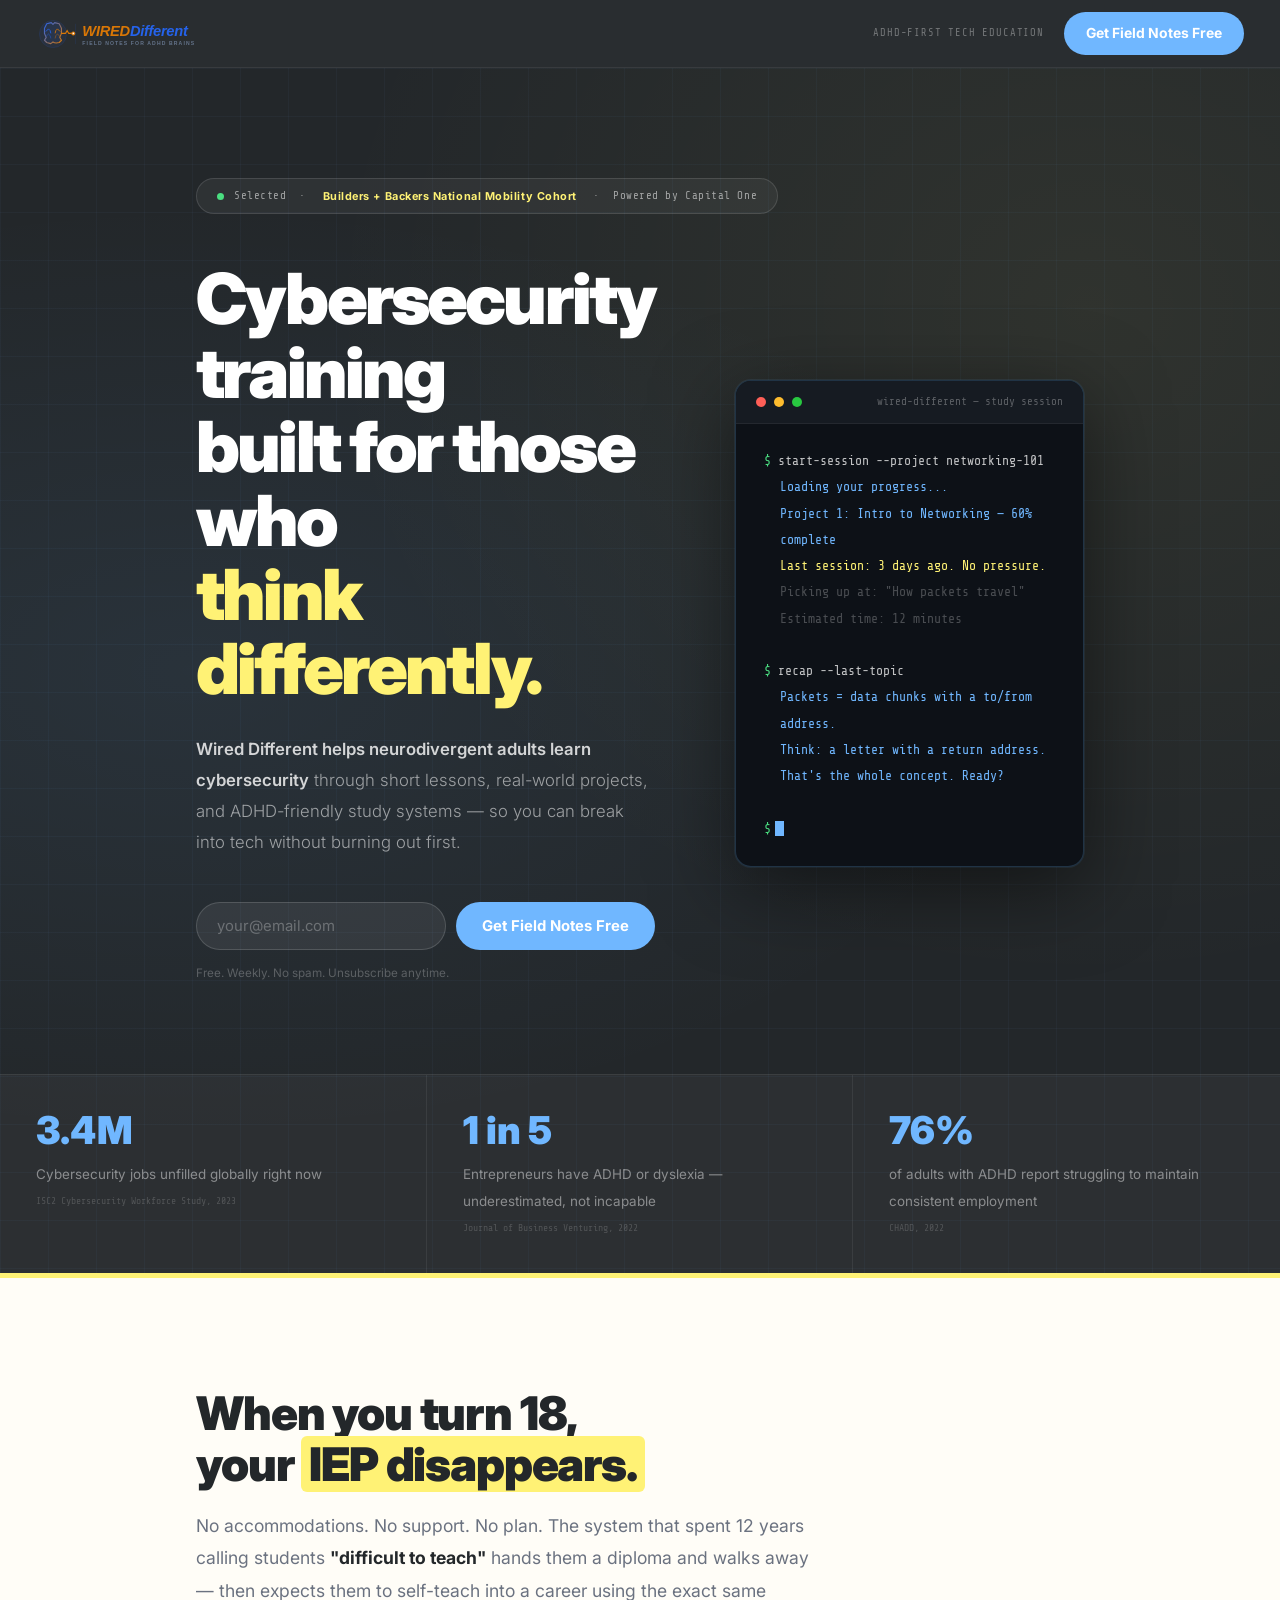
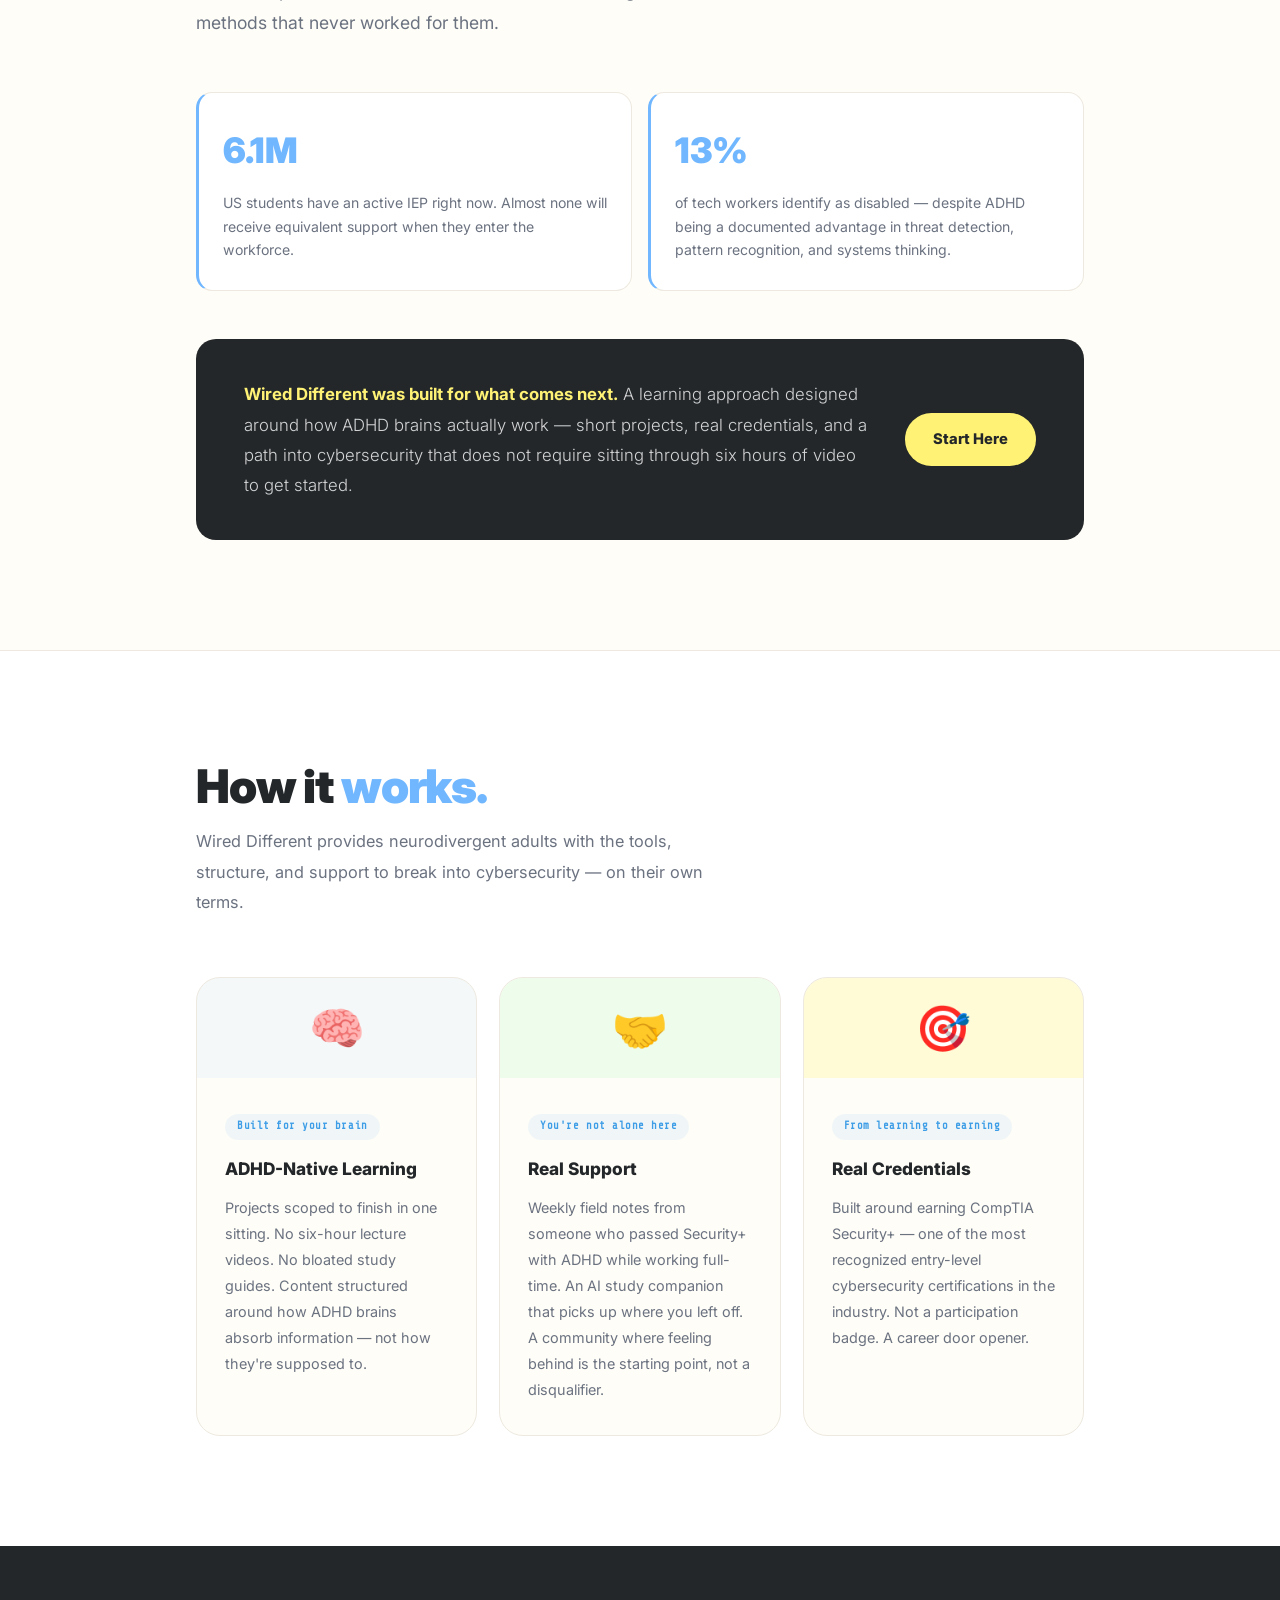
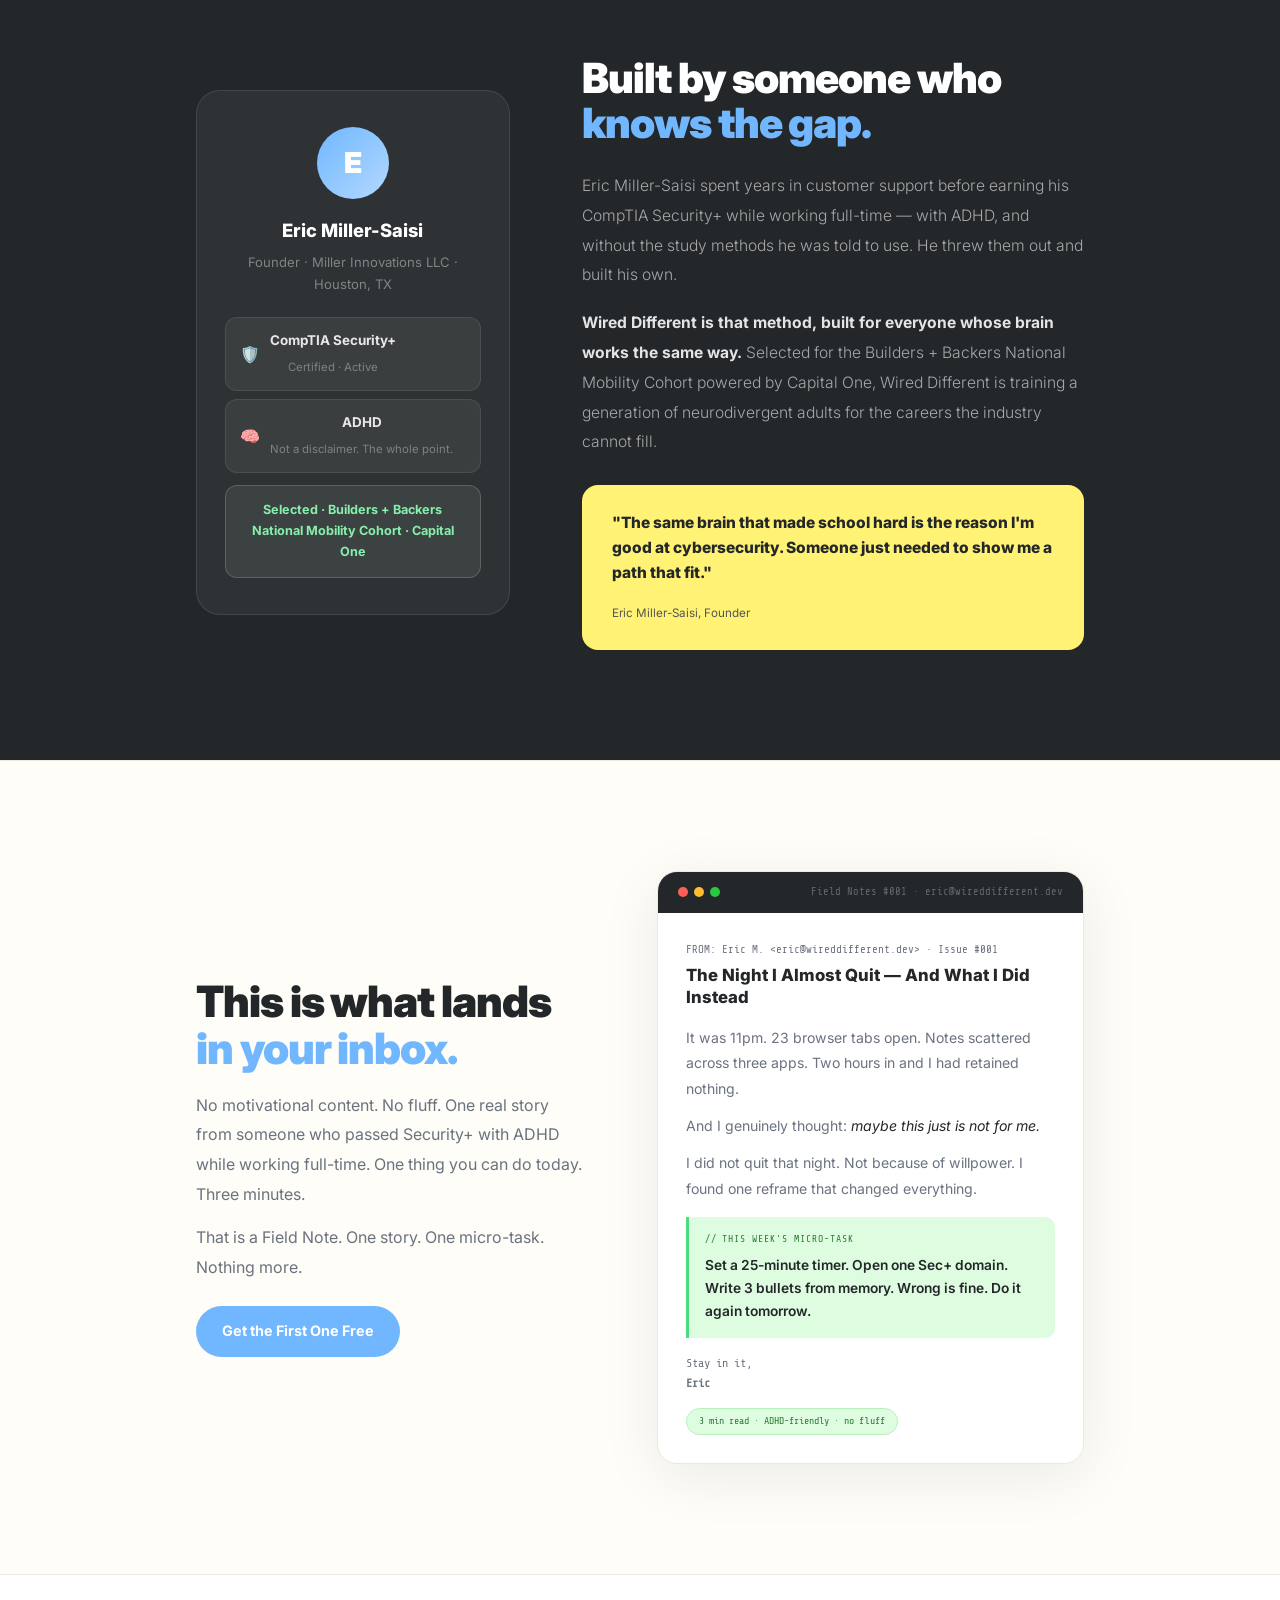
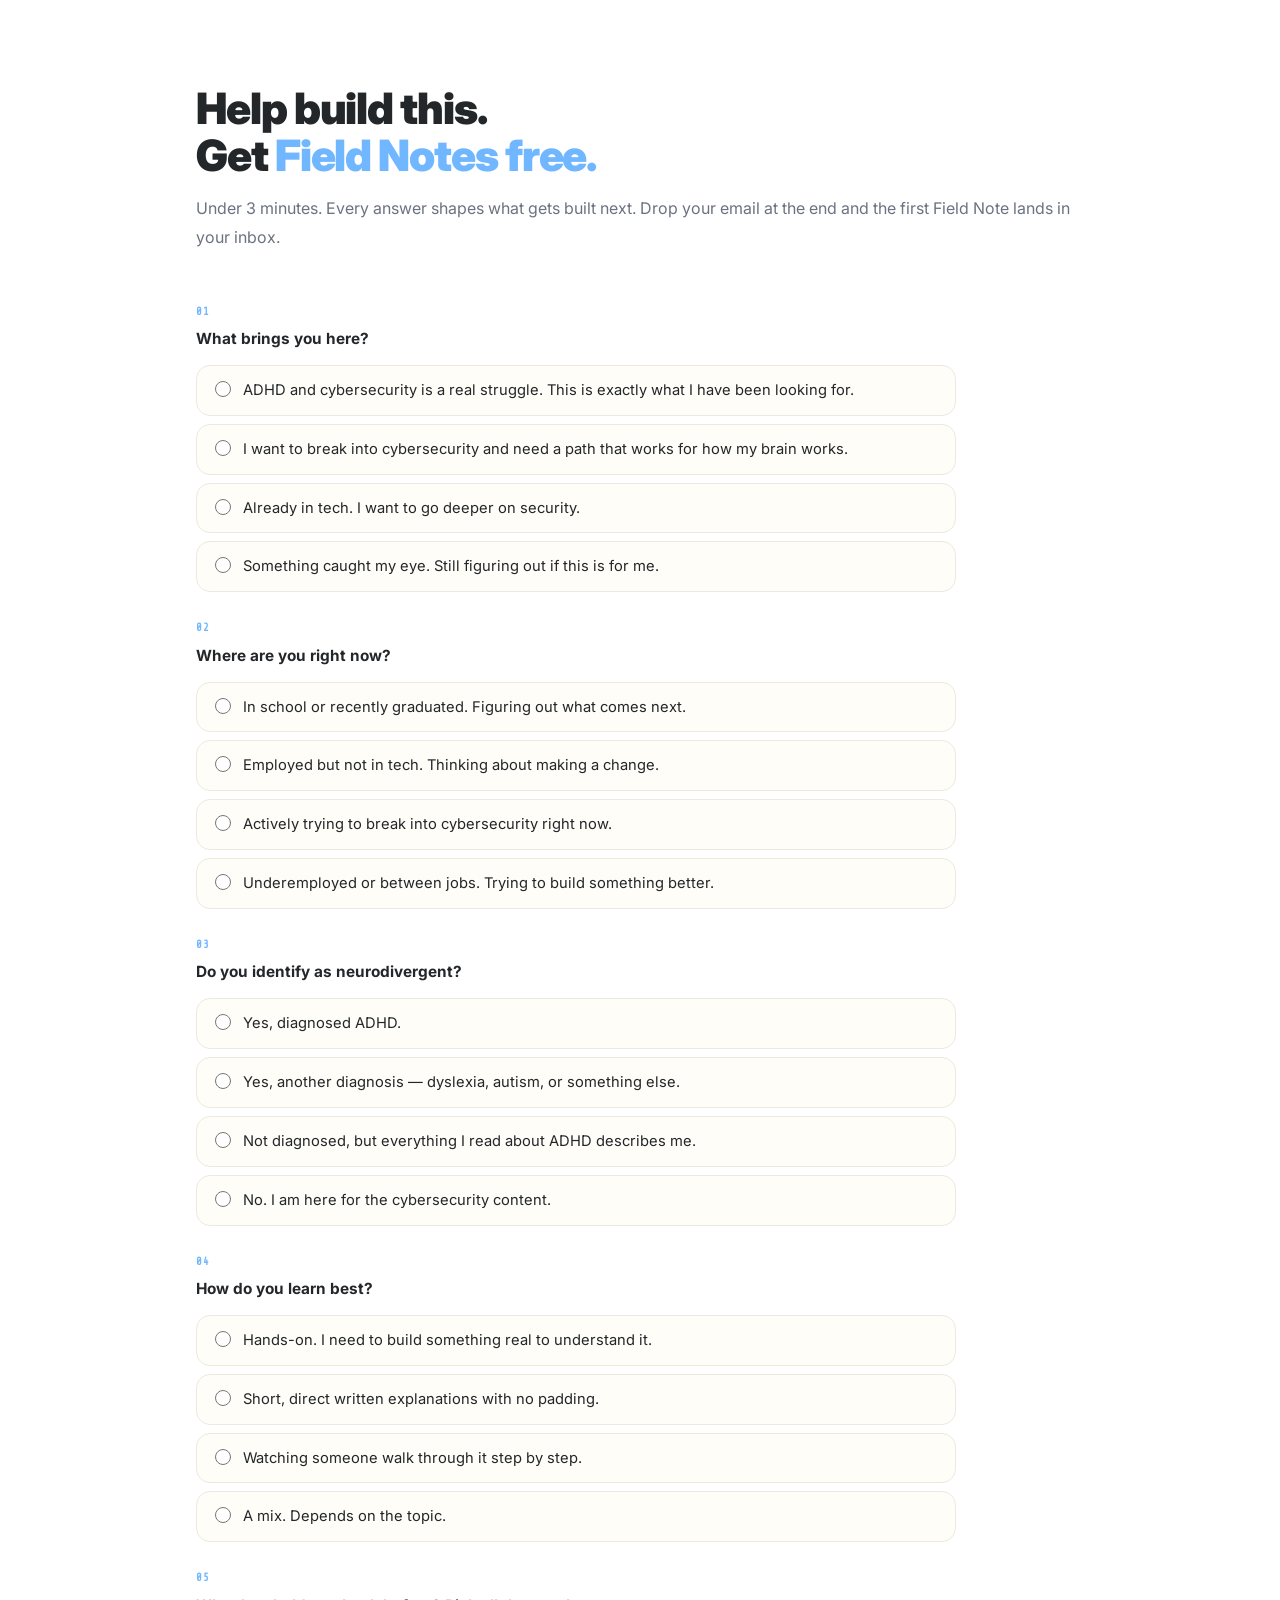
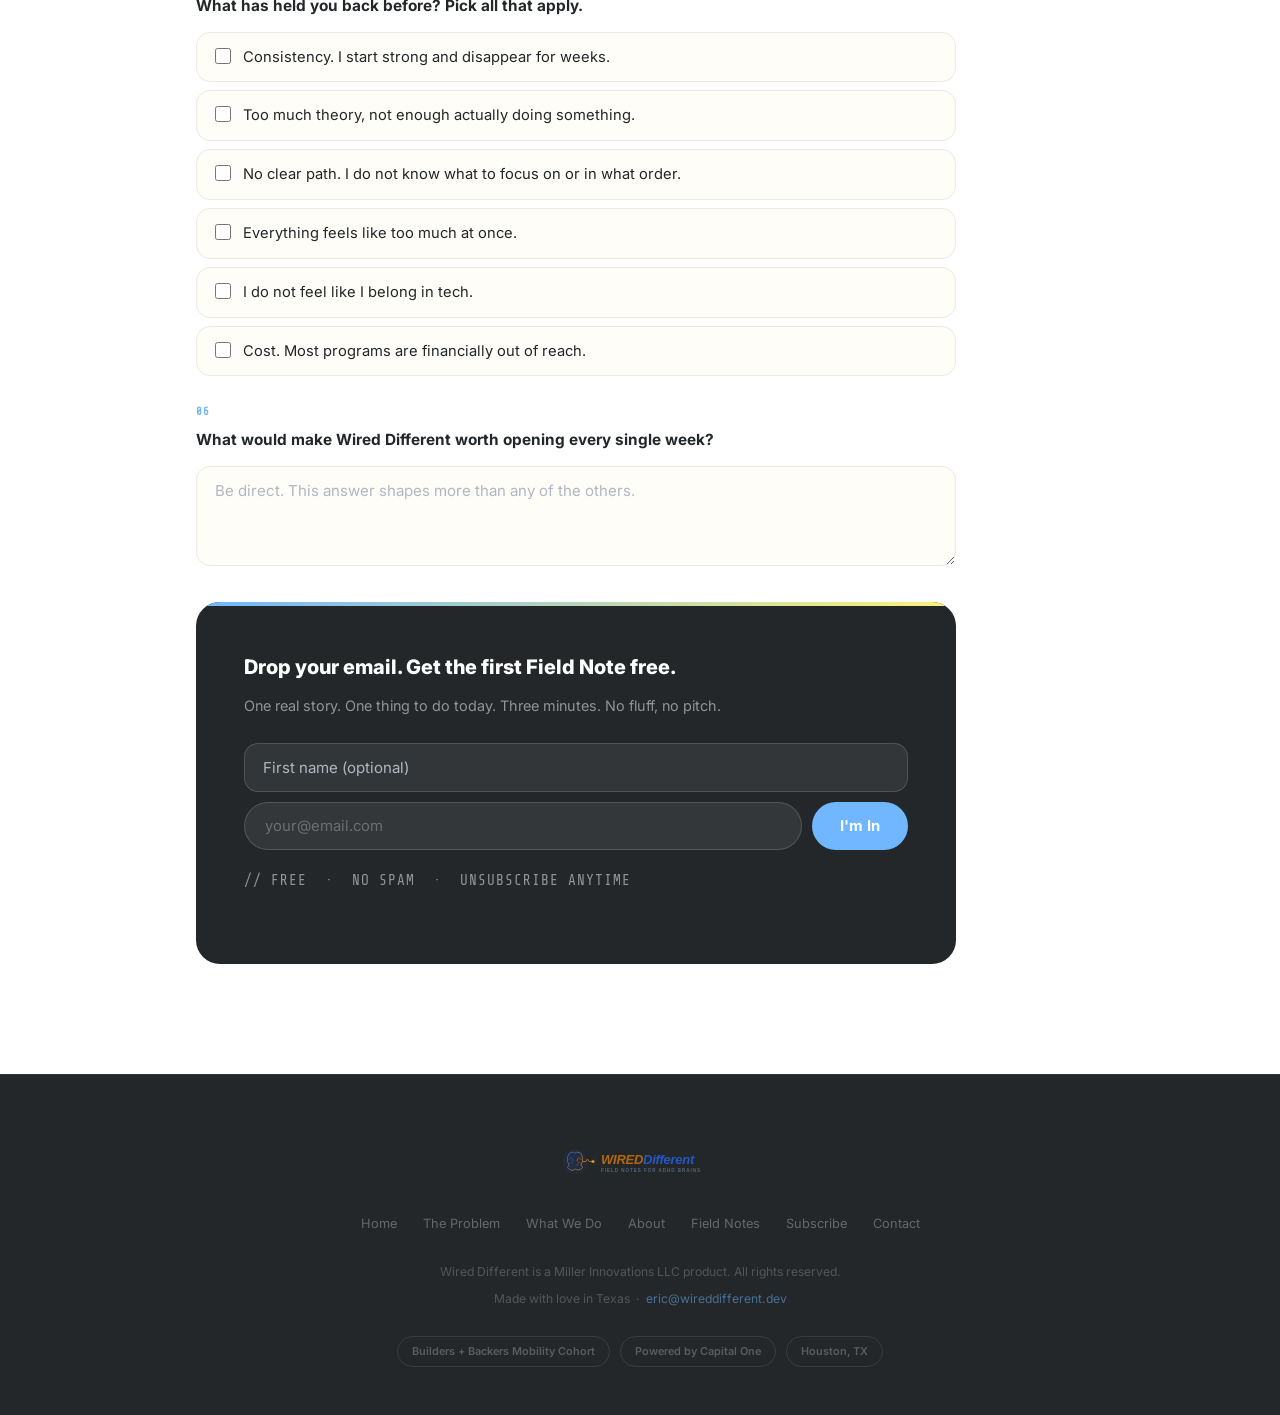
==== index.html @ 08783e9a "Apply Clarence's feedback: clearer hero headline and subheader Replaces abstract headline with direc" ====
<!DOCTYPE html>
<html lang="en">
<head>
  <meta charset="UTF-8" />
  <meta name="viewport" content="width=device-width, initial-scale=1.0" />
  <title>Wired Different — ADHD-First Tech Education</title>
  <meta name="description" content="Wired Different trains neurodivergent adults for real careers in cybersecurity — using a learning approach built around how ADHD brains actually work." />

  <style>
    @import url('https://fonts.googleapis.com/css2?family=Inter:wght@300;400;500;600;700;800;900&family=Share+Tech+Mono&display=swap');

    *, *::before, *::after { box-sizing: border-box; margin: 0; padding: 0; }

    :root {
      --bg:      #FFFDF7;
      --surface: #ffffff;
      --dark:    #23272A;
      --blue:    #70B7FF;
      --blue-dk: #3d9de6;
      --text:    #23272A;
      --yellow:  #FFF275;
      --mint:    #DEFDE0;
      --dim:     #6B7280;
      --border:  #EDE9E0;
      --mono:    'Share Tech Mono', monospace;
    }

    html { scroll-behavior: smooth; }
    body {
      font-family: 'Inter', system-ui, sans-serif;
      background: var(--bg);
      color: var(--text);
      line-height: 1.7;
      overflow-x: hidden;
    }

    .container        { max-width: 960px; margin: 0 auto; padding: 0 36px; }
    .container-narrow { max-width: 740px; margin: 0 auto; padding: 0 36px; }

    .reveal { opacity: 0; transform: translateY(22px); transition: opacity .65s ease, transform .65s ease; }
    .reveal.on { opacity: 1; transform: none; }
    .d1 { transition-delay: .1s; }
    .d2 { transition-delay: .2s; }
    .d3 { transition-delay: .3s; }

    /* ── Nav ── */
    nav {
      height: 68px; padding: 0 36px;
      display: flex; align-items: center; justify-content: space-between;
      position: sticky; top: 0; z-index: 100;
      background: rgba(35,39,42,.97); backdrop-filter: blur(16px);
      border-bottom: 1px solid rgba(255,255,255,.07);
    }
    nav img { height: 34px; }
    .nav-right { display: flex; align-items: center; gap: 20px; }
    .nav-tag { font-family: var(--mono); font-size: .65rem; color: rgba(255,255,255,.35); letter-spacing: .08em; }
    @media(max-width:600px){ .nav-tag { display:none; } }
    .nav-cta {
      background: var(--blue); color: #fff;
      padding: 10px 22px; border-radius: 50px;
      font-weight: 700; font-size: .87rem;
      text-decoration: none; transition: background .2s, transform .15s;
    }
    .nav-cta:hover { background: var(--blue-dk); transform: translateY(-1px); }

    /* ── Hero ── */
    #hero {
      background: var(--dark);
      background-image:
        radial-gradient(ellipse at 15% 50%, rgba(112,183,255,.08) 0%, transparent 55%),
        radial-gradient(ellipse at 85% 20%, rgba(255,242,117,.06) 0%, transparent 50%);
      position: relative; overflow: hidden;
    }
    .hero-grid {
      position: absolute; inset: 0;
      background-image:
        linear-gradient(rgba(112,183,255,.04) 1px, transparent 1px),
        linear-gradient(90deg, rgba(112,183,255,.04) 1px, transparent 1px);
      background-size: 48px 48px;
      pointer-events: none;
    }
    .hero-inner {
      position: relative; z-index: 1;
      max-width: 960px; margin: 0 auto;
      padding: 110px 36px 90px;
    }

    .hero-badge {
      display: inline-flex; align-items: center; gap: 10px;
      border: 1px solid rgba(255,255,255,.12); background: rgba(255,255,255,.05);
      padding: 8px 20px; border-radius: 50px;
      font-family: var(--mono); font-size: .68rem;
      color: rgba(255,255,255,.55); letter-spacing: .05em;
      margin-bottom: 48px;
    }
    .hero-badge .dot {
      width: 7px; height: 7px; border-radius: 50%;
      background: #4ade80; animation: pulse 1.5s infinite;
    }
    @keyframes pulse { 0%,100%{opacity:1;box-shadow:0 0 6px #4ade80} 50%{opacity:.2;box-shadow:none} }
    .hero-badge strong { color: var(--yellow); font-family: 'Inter', sans-serif; font-weight: 700; }

    .hero-layout { display: grid; grid-template-columns: 1fr 1fr; gap: 80px; align-items: center; }
    @media(max-width:760px){ .hero-layout { grid-template-columns: 1fr; gap: 52px; } }

    .hero-left h1 {
      font-size: clamp(2.6rem, 5.5vw, 4.4rem);
      font-weight: 900; line-height: 1.05;
      letter-spacing: -.04em; color: #fff;
      margin-bottom: 28px;
    }
    .hero-left h1 .blue   { color: var(--blue); }
    .hero-left h1 .yellow { color: var(--yellow); }

    .hero-sub {
      font-size: 1.05rem; color: rgba(255,255,255,.55);
      line-height: 1.85; font-weight: 300; margin-bottom: 44px;
    }
    .hero-sub strong { color: rgba(255,255,255,.8); font-weight: 600; }

    .hero-form {
      display: flex; gap: 10px; flex-wrap: wrap;
    }
    .hero-form input[type="email"] {
      flex: 1; min-width: 210px; padding: 14px 20px; border-radius: 50px;
      border: 1px solid rgba(255,255,255,.15); background: rgba(255,255,255,.07);
      font-family: 'Inter', sans-serif; font-size: .93rem; color: #fff;
      outline: none; transition: border-color .2s;
    }
    .hero-form input[type="email"]::placeholder { color: rgba(255,255,255,.28); }
    .hero-form input[type="email"]:focus { border-color: var(--blue); }
    .hero-form button {
      background: var(--blue); color: #fff; border: none;
      padding: 14px 26px; border-radius: 50px;
      font-family: 'Inter', sans-serif; font-weight: 700; font-size: .93rem;
      cursor: pointer; white-space: nowrap;
      transition: background .2s, transform .15s, box-shadow .2s;
    }
    .hero-form button:hover {
      background: var(--blue-dk); transform: translateY(-2px);
      box-shadow: 0 8px 24px rgba(112,183,255,.4);
    }
    .hero-note { font-size: .73rem; color: rgba(255,255,255,.25); margin-top: 14px; }

    /* Terminal mock */
    .hero-terminal {
      background: #0d1117; border: 1px solid rgba(112,183,255,.2);
      border-radius: 16px; overflow: hidden;
      box-shadow: 0 20px 80px rgba(0,0,0,.5), 0 0 0 1px rgba(112,183,255,.1);
    }
    .term-bar {
      background: #161b22; padding: 12px 20px;
      display: flex; align-items: center; gap: 8px;
      border-bottom: 1px solid rgba(255,255,255,.06);
    }
    .tdot { width: 10px; height: 10px; border-radius: 50%; }
    .td-r{background:#ff5f57} .td-y{background:#febc2e} .td-g{background:#28c840}
    .term-title { font-family: var(--mono); font-size: .68rem; color: rgba(255,255,255,.3); margin-left: auto; }
    .term-body { padding: 24px 28px; font-family: var(--mono); font-size: .82rem; line-height: 2; }
    .tl { display: block; }
    .t-prompt { color: #4ade80; }
    .t-cmd    { color: rgba(255,255,255,.75); }
    .t-out    { color: var(--blue); padding-left: 16px; }
    .t-warn   { color: var(--yellow); padding-left: 16px; }
    .t-dim    { color: rgba(255,255,255,.25); padding-left: 16px; }
    .t-cursor {
      display: inline-block; width: 9px; height: 1.1em;
      background: var(--blue); vertical-align: text-bottom;
      animation: blink .75s step-end infinite; margin-left: 4px;
    }
    @keyframes blink { 0%,100%{opacity:1} 50%{opacity:0} }

    /* Stat strip */
    .stat-strip {
      background: rgba(255,255,255,.04);
      border-top: 1px solid rgba(255,255,255,.07);
      display: grid; grid-template-columns: repeat(3, 1fr);
    }
    @media(max-width:580px){ .stat-strip { grid-template-columns: 1fr; } }
    .stat-cell {
      padding: 36px 36px; border-right: 1px solid rgba(255,255,255,.07);
      position: relative; z-index: 1;
    }
    .stat-cell:last-child { border-right: none; }
    .stat-n { font-size: 2.4rem; font-weight: 900; color: var(--blue); display: block; line-height: 1; margin-bottom: 10px; }
    .stat-l { font-size: .84rem; color: rgba(255,255,255,.45); line-height: 1.6; }
    .stat-src { font-family: var(--mono); font-size: .61rem; color: rgba(255,255,255,.18); display: block; margin-top: 6px; }

    /* ── Problem ── */
    #problem { padding: 110px 0; background: var(--bg); border-top: 5px solid var(--yellow); }

    #problem h2 {
      font-size: clamp(1.9rem, 4vw, 2.9rem);
      font-weight: 900; line-height: 1.1; letter-spacing: -.025em;
      margin-bottom: 20px;
    }
    #problem h2 mark { background: var(--yellow); padding: 0 8px; border-radius: 6px; color: var(--text); }

    .problem-intro { font-size: 1.1rem; color: var(--dim); max-width: 620px; line-height: 1.85; margin-bottom: 52px; }
    .problem-intro strong { color: var(--text); }

    .problem-grid { display: grid; grid-template-columns: 1fr 1fr; gap: 16px; }
    @media(max-width:580px){ .problem-grid { grid-template-columns: 1fr; } }
    .pcard {
      background: var(--surface); border: 1px solid var(--border);
      border-left: 3px solid var(--blue);
      border-radius: 16px; padding: 28px 24px;
    }
    .pcard .pn { font-size: 2.2rem; font-weight: 900; color: var(--blue); display: block; margin-bottom: 10px; }
    .pcard p   { font-size: .88rem; color: var(--dim); line-height: 1.7; }

    .problem-cta-block {
      margin-top: 48px; padding: 40px 48px;
      background: var(--dark); border-radius: 20px;
      display: flex; align-items: center; gap: 32px; flex-wrap: wrap;
    }
    .problem-cta-block p { flex: 1; font-size: 1.05rem; color: rgba(255,255,255,.8); line-height: 1.8; min-width: 260px; font-weight: 300; }
    .problem-cta-block strong { color: var(--yellow); font-weight: 700; }
    .btn-yellow {
      background: var(--yellow); color: var(--text); border: none;
      padding: 14px 28px; border-radius: 50px;
      font-family: 'Inter', sans-serif; font-weight: 800; font-size: .92rem;
      cursor: pointer; text-decoration: none; white-space: nowrap;
      transition: transform .15s, box-shadow .2s;
    }
    .btn-yellow:hover { transform: translateY(-2px); box-shadow: 0 8px 24px rgba(255,242,117,.35); }

    /* ── What We Do ── */
    #what { padding: 110px 0; background: var(--surface); border-top: 1px solid var(--border); }

    #what h2 {
      font-size: clamp(1.9rem, 4vw, 2.9rem);
      font-weight: 900; line-height: 1.1; letter-spacing: -.025em;
      margin-bottom: 14px;
    }
    #what h2 span { color: var(--blue); }
    #what .sub { font-size: 1.02rem; color: var(--dim); max-width: 540px; line-height: 1.85; margin-bottom: 60px; }

    .pillar-grid { display: grid; grid-template-columns: repeat(3, 1fr); gap: 22px; }
    @media(max-width:720px){ .pillar-grid { grid-template-columns: 1fr; } }

    .pillar {
      background: var(--bg); border: 1px solid var(--border);
      border-radius: 24px; overflow: hidden;
      transition: transform .25s, box-shadow .25s;
    }
    .pillar:hover { transform: translateY(-8px); box-shadow: 0 24px 60px rgba(0,0,0,.09); }

    .pillar-icon-block {
      width: 100%; height: 100px;
      display: flex; align-items: center; justify-content: center;
      font-size: 2.8rem;
    }
    .pillar-body { padding: 32px 28px; }
    .pillar-tag {
      font-family: var(--mono); font-size: .66rem; font-weight: 700;
      color: var(--blue-dk); background: rgba(112,183,255,.1);
      padding: 4px 12px; border-radius: 50px;
      display: inline-block; margin-bottom: 14px; letter-spacing: .05em;
    }
    .pillar h3 { font-size: 1.08rem; font-weight: 800; color: var(--text); margin-bottom: 12px; }
    .pillar p  { font-size: .9rem; color: var(--dim); line-height: 1.8; }

    /* ── About ── */
    #about { padding: 110px 0; background: var(--dark); }

    .about-grid { display: grid; grid-template-columns: 1fr 1.6fr; gap: 72px; align-items: center; }
    @media(max-width:720px){ .about-grid { grid-template-columns: 1fr; gap: 48px; } }

    .founder-box {
      background: rgba(255,255,255,.05); border: 1px solid rgba(255,255,255,.1);
      border-radius: 24px; overflow: hidden;
    }
    .founder-avatar {
      width: 72px; height: 72px; border-radius: 50%;
      background: linear-gradient(135deg, var(--blue), #b3d9ff);
      display: flex; align-items: center; justify-content: center;
      font-size: 1.8rem; font-weight: 900; color: #fff;
      margin: 0 auto 16px;
    }
    .founder-info { padding: 36px 28px; text-align: center; }
    .founder-info h3 { font-size: 1.15rem; font-weight: 800; color: #fff; margin-bottom: 4px; }
    .founder-info .role { font-size: .82rem; color: rgba(255,255,255,.4); margin-bottom: 22px; }
    .creds { display: flex; flex-direction: column; gap: 8px; }
    .cred {
      display: flex; align-items: center; gap: 10px;
      background: rgba(255,255,255,.06); border: 1px solid rgba(255,255,255,.09);
      border-radius: 12px; padding: 11px 14px;
    }
    .cred strong { font-size: .84rem; color: rgba(255,255,255,.88); display: block; }
    .cred small   { font-size: .71rem; color: rgba(255,255,255,.35); }
    .bb-box {
      margin-top: 12px; padding: 14px 16px;
      background: rgba(222,253,224,.08); border: 1px solid rgba(222,253,224,.18);
      border-radius: 12px; font-size: .79rem; font-weight: 700;
      color: #86efac; line-height: 1.65; text-align: center;
    }

    .about-copy h2 {
      font-size: clamp(1.8rem, 3.5vw, 2.6rem);
      font-weight: 900; line-height: 1.1;
      letter-spacing: -.025em; color: #fff; margin-bottom: 24px;
    }
    .about-copy h2 .blue { color: var(--blue); }
    .about-copy p { font-size: .98rem; color: rgba(255,255,255,.6); line-height: 1.9; margin-bottom: 18px; font-weight: 300; }
    .about-copy p strong { color: rgba(255,255,255,.88); font-weight: 700; }
    .about-copy p em { color: var(--blue); font-style: normal; font-weight: 600; }
    .pullquote {
      background: var(--yellow); border-radius: 16px;
      padding: 26px 30px; margin-top: 28px;
    }
    .pullquote p { font-size: .97rem; font-weight: 800; color: var(--text); line-height: 1.6; }
    .pullquote cite { display: block; margin-top: 10px; font-size: .73rem; color: #555; font-style: normal; }

    /* ── Field Note Preview ── */
    #fieldnote { padding: 110px 0; background: var(--bg); border-top: 1px solid var(--border); }

    .fn-layout { display: grid; grid-template-columns: 1fr 1.1fr; gap: 72px; align-items: center; }
    @media(max-width:700px){ .fn-layout { grid-template-columns: 1fr; } }

    .fn-copy h2 {
      font-size: clamp(1.9rem, 4vw, 2.7rem);
      font-weight: 900; line-height: 1.1; letter-spacing: -.025em; margin-bottom: 18px;
    }
    .fn-copy h2 span { color: var(--blue); }
    .fn-copy p { font-size: 1rem; color: var(--dim); line-height: 1.85; margin-bottom: 14px; }
    .fn-copy a {
      display: inline-flex; align-items: center; gap: 8px; margin-top: 10px;
      background: var(--blue); color: #fff;
      padding: 13px 26px; border-radius: 50px;
      font-weight: 700; font-size: .9rem; text-decoration: none;
      transition: background .2s, transform .15s;
    }
    .fn-copy a:hover { background: var(--blue-dk); transform: translateY(-2px); }

    .fn-card {
      background: var(--surface); border: 1px solid var(--border);
      border-radius: 20px; overflow: hidden;
      box-shadow: 0 12px 60px rgba(0,0,0,.08);
    }
    .fn-topbar {
      background: var(--dark); padding: 12px 20px;
      display: flex; align-items: center; gap: 8px;
    }
    .fn-dots { display: flex; gap: 6px; }
    .fn-dots span { width: 10px; height: 10px; border-radius: 50%; }
    .fd-r{background:#ff5f57} .fd-y{background:#febc2e} .fd-g{background:#28c840}
    .fn-addr { font-family: var(--mono); font-size: .65rem; color: rgba(255,255,255,.3); margin-left: auto; }
    .fn-body { padding: 28px 28px; }
    .fn-meta { font-family: var(--mono); font-size: .68rem; color: var(--dim); margin-bottom: 4px; }
    .fn-title { font-size: 1.05rem; font-weight: 800; color: var(--text); margin-bottom: 16px; line-height: 1.35; }
    .fn-line { font-size: .88rem; color: var(--dim); line-height: 1.8; margin-bottom: 12px; }
    .fn-line em { color: var(--text); font-style: italic; }
    .fn-task {
      background: var(--mint); border-left: 3px solid #4ade80;
      border-radius: 0 10px 10px 0; padding: 14px 16px; margin: 16px 0;
    }
    .fn-task-lbl { font-family: var(--mono); font-size: .61rem; color: #2d7a35; letter-spacing: .1em; margin-bottom: 6px; }
    .fn-task p   { font-size: .86rem; color: var(--text); font-weight: 600; }
    .fn-sig { font-family: var(--mono); font-size: .74rem; color: var(--dim); margin-top: 4px; }
    .fn-badge {
      display: inline-flex; align-items: center; gap: 6px; margin-top: 14px;
      font-family: var(--mono); font-size: .62rem; color: #2d7a35;
      background: var(--mint); border: 1px solid #b8f0bb;
      padding: 4px 12px; border-radius: 50px;
    }

    /* ── Survey ── */
    #survey { padding: 110px 0; background: var(--surface); border-top: 1px solid var(--border); }

    #survey h2 {
      font-size: clamp(1.9rem, 4vw, 2.7rem);
      font-weight: 900; line-height: 1.1; letter-spacing: -.025em; margin-bottom: 14px;
    }
    #survey h2 span { color: var(--blue); }
    #survey .sub { font-size: 1rem; color: var(--dim); line-height: 1.8; margin-bottom: 52px; }

    .survey-form { display: grid; gap: 28px; max-width: 760px; }
    fieldset { border: none; padding: 0; }
    legend {
      font-weight: 700; font-size: .96rem; color: var(--text);
      margin-bottom: 14px; display: block; line-height: 1.55;
    }
    .qn {
      font-family: var(--mono); font-size: .67rem; color: var(--blue);
      letter-spacing: .12em; display: block; margin-bottom: 7px;
    }
    .opts { display: grid; gap: 8px; }
    .opt {
      display: flex; align-items: flex-start; gap: 12px;
      padding: 13px 18px; border-radius: 14px;
      border: 1.5px solid var(--border); background: var(--bg);
      cursor: pointer; font-size: .92rem; color: var(--text);
      transition: all .2s; line-height: 1.55; user-select: none;
    }
    .opt:hover { border-color: var(--blue); background: rgba(112,183,255,.04); }
    .opt:has(input:checked) { border-color: var(--blue); background: rgba(112,183,255,.06); }
    .opt input { accent-color: var(--blue); width: 16px; height: 16px; flex-shrink: 0; margin-top: 2px; }

    .si {
      width: 100%; padding: 14px 18px; border-radius: 14px;
      border: 1.5px solid var(--border); background: var(--bg);
      font-family: 'Inter', sans-serif; font-size: .94rem; color: var(--text);
      outline: none; transition: border-color .2s, box-shadow .2s;
    }
    .si:focus { border-color: var(--blue); box-shadow: 0 0 0 3px rgba(112,183,255,.12); }
    .si::placeholder { color: #B0B7C3; }
    textarea.si { min-height: 100px; resize: vertical; }

    .signup-box {
      background: var(--dark); border-radius: 24px;
      padding: 48px 48px; position: relative; overflow: hidden;
    }
    .signup-box::before {
      content: ''; position: absolute; top: 0; left: 0; right: 0; height: 4px;
      background: linear-gradient(90deg, var(--blue), var(--yellow));
    }
    .signup-box h3 { font-size: 1.25rem; font-weight: 800; color: #fff; margin-bottom: 10px; }
    .signup-box p  { font-size: .9rem; color: rgba(255,255,255,.5); margin-bottom: 24px; line-height: 1.7; }
    .email-row { display: flex; gap: 10px; flex-wrap: wrap; }
    .email-row input {
      flex: 1; min-width: 200px; padding: 14px 20px; border-radius: 50px;
      border: 1px solid rgba(255,255,255,.15); background: rgba(255,255,255,.08);
      font-family: 'Inter', sans-serif; font-size: .93rem; color: #fff; outline: none;
      transition: border-color .2s;
    }
    .email-row input::placeholder { color: rgba(255,255,255,.28); }
    .email-row input:focus { border-color: var(--blue); }
    .email-row button {
      background: var(--blue); color: #fff; border: none;
      padding: 14px 28px; border-radius: 50px;
      font-family: 'Inter', sans-serif; font-weight: 700; font-size: .93rem;
      cursor: pointer; white-space: nowrap;
      transition: background .2s, transform .15s;
    }
    .email-row button:hover { background: var(--blue-dk); transform: translateY(-2px); }
    .form-note { font-family: var(--mono); font-size: .63rem; color: rgba(255,255,255,.2); margin-top: 14px; letter-spacing: .07em; }

    /* ── Footer ── */
    footer {
      background: var(--dark); border-top: 1px solid rgba(255,255,255,.06);
      padding: 72px 36px 48px; text-align: center;
    }
    footer img { height: 30px; margin-bottom: 28px; opacity: .8; }
    .foot-links { display: flex; justify-content: center; gap: 26px; margin-bottom: 24px; flex-wrap: wrap; }
    .foot-links a { font-size: .8rem; color: rgba(255,255,255,.3); text-decoration: none; transition: color .2s; }
    .foot-links a:hover { color: var(--blue); }
    .foot-copy { font-size: .76rem; color: rgba(255,255,255,.22); line-height: 2.2; }
    .foot-copy a { color: rgba(112,183,255,.5); text-decoration: none; }
    .foot-copy a:hover { color: var(--blue); }
    .foot-pills { display: flex; justify-content: center; gap: 10px; margin-top: 24px; flex-wrap: wrap; }
    .foot-pill { font-size: .68rem; font-weight: 600; padding: 5px 14px; border-radius: 50px; border: 1px solid rgba(255,255,255,.1); color: rgba(255,255,255,.25); }

    @media(max-width:768px){
      section { padding-top: 88px !important; padding-bottom: 88px !important; }
      .hero-inner { padding: 88px 28px 72px; }
      .container, .container-narrow { padding: 0 24px; }
      nav { padding: 0 22px; }
      .problem-cta-block { padding: 28px 24px; }
      .signup-box { padding: 32px 24px; }
      footer { padding: 56px 24px 40px; }
    }
    @media(max-width:480px){
      .hero-left h1 { font-size: 2.6rem; }
    }
  </style>
</head>
<body>

<!-- NAV -->
<nav>
  <img src="WiredDifferent_Logo.svg" alt="Wired Different" />
  <div class="nav-right">
    <span class="nav-tag">ADHD-FIRST TECH EDUCATION</span>
    <a href="#survey" class="nav-cta">Get Field Notes Free</a>
  </div>
</nav>


<!-- ══ HERO ══ -->
<section id="hero">
  <div class="hero-grid"></div>
  <div class="hero-inner">

    <div class="hero-badge reveal">
      <span class="dot"></span>
      Selected &nbsp;·&nbsp; <strong>Builders + Backers National Mobility Cohort</strong> &nbsp;·&nbsp; Powered by Capital One
    </div>

    <div class="hero-layout">
      <div class="hero-left">
        <h1 class="reveal">
          Cybersecurity training<br/>built for those who<br/><span class="yellow">think differently.</span>
        </h1>
        <p class="hero-sub reveal d1">
          <strong>Wired Different helps neurodivergent adults learn cybersecurity</strong> through short lessons, real-world projects, and ADHD-friendly study systems — so you can break into tech without burning out first.
        </p>
        <form class="hero-form reveal d2" action="https://wired-different-12b9d4.beehiiv.com/subscribe" method="post" target="_blank">
          <input type="email" name="email" placeholder="your@email.com" required autocomplete="email" />
          <button type="submit">Get Field Notes Free</button>
        </form>
        <p class="hero-note reveal d3">Free. Weekly. No spam. Unsubscribe anytime.</p>
      </div>

      <div class="reveal d2">
        <div class="hero-terminal">
          <div class="term-bar">
            <span class="tdot td-r"></span>
            <span class="tdot td-y"></span>
            <span class="tdot td-g"></span>
            <span class="term-title">wired-different — study session</span>
          </div>
          <div class="term-body">
            <span class="tl"><span class="t-prompt">$</span> <span class="t-cmd">start-session --project networking-101</span></span>
            <span class="tl t-out">Loading your progress...</span>
            <span class="tl t-out">Project 1: Intro to Networking — 60% complete</span>
            <span class="tl t-warn">Last session: 3 days ago. No pressure.</span>
            <span class="tl t-dim">Picking up at: "How packets travel"</span>
            <span class="tl t-dim">Estimated time: 12 minutes</span>
            <span class="tl">&nbsp;</span>
            <span class="tl"><span class="t-prompt">$</span> <span class="t-cmd">recap --last-topic</span></span>
            <span class="tl t-out">Packets = data chunks with a to/from address.</span>
            <span class="tl t-out">Think: a letter with a return address.</span>
            <span class="tl t-out">That's the whole concept. Ready?</span>
            <span class="tl">&nbsp;</span>
            <span class="tl"><span class="t-prompt">$</span><span class="t-cursor"></span></span>
          </div>
        </div>
      </div>
    </div>

  </div>

  <div class="stat-strip reveal">
    <div class="stat-cell">
      <span class="stat-n">3.4M</span>
      <span class="stat-l">Cybersecurity jobs unfilled globally right now</span>
      <span class="stat-src">ISC2 Cybersecurity Workforce Study, 2023</span>
    </div>
    <div class="stat-cell">
      <span class="stat-n">1 in 5</span>
      <span class="stat-l">Entrepreneurs have ADHD or dyslexia — underestimated, not incapable</span>
      <span class="stat-src">Journal of Business Venturing, 2022</span>
    </div>
    <div class="stat-cell">
      <span class="stat-n">76%</span>
      <span class="stat-l">of adults with ADHD report struggling to maintain consistent employment</span>
      <span class="stat-src">CHADD, 2022</span>
    </div>
  </div>
</section>


<!-- ══ THE PROBLEM ══ -->
<section id="problem">
  <div class="container">
    <h2 class="reveal">When you turn 18,<br/>your <mark>IEP disappears.</mark></h2>
    <p class="problem-intro reveal d1">
      No accommodations. No support. No plan. The system that spent 12 years calling students <strong>"difficult to teach"</strong> hands them a diploma and walks away — then expects them to self-teach into a career using the exact same methods that never worked for them.
    </p>

    <div class="problem-grid">
      <div class="pcard reveal">
        <span class="pn">6.1M</span>
        <p>US students have an active IEP right now. Almost none will receive equivalent support when they enter the workforce.</p>
      </div>
      <div class="pcard reveal d1">
        <span class="pn">13%</span>
        <p>of tech workers identify as disabled — despite ADHD being a documented advantage in threat detection, pattern recognition, and systems thinking.</p>
      </div>
    </div>

    <div class="problem-cta-block reveal">
      <p><strong>Wired Different was built for what comes next.</strong> A learning approach designed around how ADHD brains actually work — short projects, real credentials, and a path into cybersecurity that does not require sitting through six hours of video to get started.</p>
      <a href="#survey" class="btn-yellow">Start Here</a>
    </div>
  </div>
</section>


<!-- ══ WHAT WE DO ══ -->
<section id="what">
  <div class="container">
    <h2 class="reveal">How it <span>works.</span></h2>
    <p class="sub reveal d1">Wired Different provides neurodivergent adults with the tools, structure, and support to break into cybersecurity — on their own terms.</p>

    <div class="pillar-grid">
      <div class="pillar reveal">
        <div class="pillar-icon-block" style="background:rgba(112,183,255,.08);">🧠</div>
        <div class="pillar-body">
          <span class="pillar-tag">Built for your brain</span>
          <h3>ADHD-Native Learning</h3>
          <p>Projects scoped to finish in one sitting. No six-hour lecture videos. No bloated study guides. Content structured around how ADHD brains absorb information — not how they're supposed to.</p>
        </div>
      </div>
      <div class="pillar reveal d1">
        <div class="pillar-icon-block" style="background:rgba(222,253,224,.5);">🤝</div>
        <div class="pillar-body">
          <span class="pillar-tag">You're not alone here</span>
          <h3>Real Support</h3>
          <p>Weekly field notes from someone who passed Security+ with ADHD while working full-time. An AI study companion that picks up where you left off. A community where feeling behind is the starting point, not a disqualifier.</p>
        </div>
      </div>
      <div class="pillar reveal d2">
        <div class="pillar-icon-block" style="background:rgba(255,242,117,.25);">🎯</div>
        <div class="pillar-body">
          <span class="pillar-tag">From learning to earning</span>
          <h3>Real Credentials</h3>
          <p>Built around earning CompTIA Security+ — one of the most recognized entry-level cybersecurity certifications in the industry. Not a participation badge. A career door opener.</p>
        </div>
      </div>
    </div>
  </div>
</section>


<!-- ══ ABOUT ERIC ══ -->
<section id="about">
  <div class="container">
    <div class="about-grid">

      <div class="reveal">
        <div class="founder-box">
          <div class="founder-info">
            <div class="founder-avatar">E</div>
            <h3>Eric Miller-Saisi</h3>
            <div class="role">Founder · Miller Innovations LLC · Houston, TX</div>
            <div class="creds">
              <div class="cred">
                <span>🛡️</span>
                <div><strong>CompTIA Security+</strong><small>Certified · Active</small></div>
              </div>
              <div class="cred">
                <span>🧠</span>
                <div><strong>ADHD</strong><small>Not a disclaimer. The whole point.</small></div>
              </div>
            </div>
            <div class="bb-box">
              Selected · Builders + Backers<br/>National Mobility Cohort · Capital One
            </div>
          </div>
        </div>
      </div>

      <div class="about-copy">
        <h2 class="reveal">Built by someone who <span class="blue">knows the gap.</span></h2>
        <p class="reveal d1">
          Eric Miller-Saisi spent years in customer support before earning his CompTIA Security+ while working full-time — with ADHD, and without the study methods he was told to use. He threw them out and built his own.
        </p>
        <p class="reveal d2">
          <strong>Wired Different is that method, built for everyone whose brain works the same way.</strong> Selected for the Builders + Backers National Mobility Cohort powered by Capital One, Wired Different is training a generation of neurodivergent adults for the careers the industry cannot fill.
        </p>
        <div class="pullquote reveal d3">
          <p>"The same brain that made school hard is the reason I'm good at cybersecurity. Someone just needed to show me a path that fit."</p>
          <cite>Eric Miller-Saisi, Founder</cite>
        </div>
      </div>

    </div>
  </div>
</section>


<!-- ══ FIELD NOTE PREVIEW ══ -->
<section id="fieldnote">
  <div class="container">
    <div class="fn-layout">
      <div class="fn-copy">
        <h2 class="reveal">This is what lands <span>in your inbox.</span></h2>
        <p class="reveal d1">No motivational content. No fluff. One real story from someone who passed Security+ with ADHD while working full-time. One thing you can do today. Three minutes.</p>
        <p class="reveal d2">That is a Field Note. One story. One micro-task. Nothing more.</p>
        <a href="#survey" class="reveal d3">Get the First One Free</a>
      </div>
      <div class="fn-card reveal d2">
        <div class="fn-topbar">
          <div class="fn-dots">
            <span class="fd-r"></span><span class="fd-y"></span><span class="fd-g"></span>
          </div>
          <span class="fn-addr">Field Notes #001 · eric@wireddifferent.dev</span>
        </div>
        <div class="fn-body">
          <div class="fn-meta">FROM: Eric M. &lt;eric@wireddifferent.dev&gt; · Issue #001</div>
          <div class="fn-title">The Night I Almost Quit — And What I Did Instead</div>
          <p class="fn-line">It was 11pm. 23 browser tabs open. Notes scattered across three apps. Two hours in and I had retained nothing.</p>
          <p class="fn-line">And I genuinely thought: <em>maybe this just is not for me.</em></p>
          <p class="fn-line">I did not quit that night. Not because of willpower. I found one reframe that changed everything.</p>
          <div class="fn-task">
            <div class="fn-task-lbl">// THIS WEEK'S MICRO-TASK</div>
            <p>Set a 25-minute timer. Open one Sec+ domain. Write 3 bullets from memory. Wrong is fine. Do it again tomorrow.</p>
          </div>
          <div class="fn-sig">Stay in it,<br/><strong>Eric</strong></div>
          <span class="fn-badge">3 min read · ADHD-friendly · no fluff</span>
        </div>
      </div>
    </div>
  </div>
</section>


<!-- ══ SURVEY + SIGNUP ══ -->
<section id="survey">
  <div class="container">
    <h2 class="reveal">Help build this.<br/>Get <span>Field Notes free.</span></h2>
    <p class="sub reveal d1">Under 3 minutes. Every answer shapes what gets built next. Drop your email at the end and the first Field Note lands in your inbox.</p>

    <form class="survey-form" action="https://wired-different-12b9d4.beehiiv.com/subscribe" method="post" target="_blank">

      <fieldset class="reveal">
        <legend><span class="qn">01</span>What brings you here?</legend>
        <div class="opts">
          <label class="opt"><input type="radio" name="q1" value="adhd-cyber" required /><span>ADHD and cybersecurity is a real struggle. This is exactly what I have been looking for.</span></label>
          <label class="opt"><input type="radio" name="q1" value="break-in" /><span>I want to break into cybersecurity and need a path that works for how my brain works.</span></label>
          <label class="opt"><input type="radio" name="q1" value="level-up" /><span>Already in tech. I want to go deeper on security.</span></label>
          <label class="opt"><input type="radio" name="q1" value="curious" /><span>Something caught my eye. Still figuring out if this is for me.</span></label>
        </div>
      </fieldset>

      <fieldset class="reveal">
        <legend><span class="qn">02</span>Where are you right now?</legend>
        <div class="opts">
          <label class="opt"><input type="radio" name="q2" value="student" required /><span>In school or recently graduated. Figuring out what comes next.</span></label>
          <label class="opt"><input type="radio" name="q2" value="pivot" /><span>Employed but not in tech. Thinking about making a change.</span></label>
          <label class="opt"><input type="radio" name="q2" value="active" /><span>Actively trying to break into cybersecurity right now.</span></label>
          <label class="opt"><input type="radio" name="q2" value="underemployed" /><span>Underemployed or between jobs. Trying to build something better.</span></label>
        </div>
      </fieldset>

      <fieldset class="reveal">
        <legend><span class="qn">03</span>Do you identify as neurodivergent?</legend>
        <div class="opts">
          <label class="opt"><input type="radio" name="q3" value="adhd" required /><span>Yes, diagnosed ADHD.</span></label>
          <label class="opt"><input type="radio" name="q3" value="other" /><span>Yes, another diagnosis — dyslexia, autism, or something else.</span></label>
          <label class="opt"><input type="radio" name="q3" value="self-id" /><span>Not diagnosed, but everything I read about ADHD describes me.</span></label>
          <label class="opt"><input type="radio" name="q3" value="no" /><span>No. I am here for the cybersecurity content.</span></label>
        </div>
      </fieldset>

      <fieldset class="reveal">
        <legend><span class="qn">04</span>How do you learn best?</legend>
        <div class="opts">
          <label class="opt"><input type="radio" name="q4" value="hands-on" required /><span>Hands-on. I need to build something real to understand it.</span></label>
          <label class="opt"><input type="radio" name="q4" value="read" /><span>Short, direct written explanations with no padding.</span></label>
          <label class="opt"><input type="radio" name="q4" value="watch" /><span>Watching someone walk through it step by step.</span></label>
          <label class="opt"><input type="radio" name="q4" value="mix" /><span>A mix. Depends on the topic.</span></label>
        </div>
      </fieldset>

      <fieldset class="reveal">
        <legend><span class="qn">05</span>What has held you back before? Pick all that apply.</legend>
        <div class="opts">
          <label class="opt"><input type="checkbox" name="q5" value="consistency" /><span>Consistency. I start strong and disappear for weeks.</span></label>
          <label class="opt"><input type="checkbox" name="q5" value="theory" /><span>Too much theory, not enough actually doing something.</span></label>
          <label class="opt"><input type="checkbox" name="q5" value="direction" /><span>No clear path. I do not know what to focus on or in what order.</span></label>
          <label class="opt"><input type="checkbox" name="q5" value="overwhelm" /><span>Everything feels like too much at once.</span></label>
          <label class="opt"><input type="checkbox" name="q5" value="imposter" /><span>I do not feel like I belong in tech.</span></label>
          <label class="opt"><input type="checkbox" name="q5" value="cost" /><span>Cost. Most programs are financially out of reach.</span></label>
        </div>
      </fieldset>

      <fieldset class="reveal">
        <legend><span class="qn">06</span>What would make Wired Different worth opening every single week?</legend>
        <textarea class="si" name="q6" placeholder="Be direct. This answer shapes more than any of the others."></textarea>
      </fieldset>

      <div class="signup-box reveal">
        <h3>Drop your email. Get the first Field Note free.</h3>
        <p>One real story. One thing to do today. Three minutes. No fluff, no pitch.</p>
        <div style="display:grid;gap:10px;margin-bottom:18px;">
          <input class="si" style="border-color:rgba(255,255,255,.15);background:rgba(255,255,255,.07);color:#fff;" type="text" name="name" placeholder="First name (optional)" />
          <div class="email-row">
            <input type="email" name="email" placeholder="your@email.com" required autocomplete="email" />
            <button type="submit">I'm In</button>
          </div>
        </div>
        <p class="form-note">// FREE &nbsp;·&nbsp; NO SPAM &nbsp;·&nbsp; UNSUBSCRIBE ANYTIME</p>
      </div>

    </form>
  </div>
</section>


<!-- ══ FOOTER ══ -->
<footer>
  <img src="WiredDifferent_Logo.svg" alt="Wired Different" />
  <div class="foot-links">
    <a href="#hero">Home</a>
    <a href="#problem">The Problem</a>
    <a href="#what">What We Do</a>
    <a href="#about">About</a>
    <a href="#fieldnote">Field Notes</a>
    <a href="#survey">Subscribe</a>
    <a href="mailto:eric@wireddifferent.dev">Contact</a>
  </div>
  <p class="foot-copy">
    Wired Different is a Miller Innovations LLC product. All rights reserved.<br/>
    Made with love in Texas &nbsp;·&nbsp; <a href="mailto:eric@wireddifferent.dev">eric@wireddifferent.dev</a>
  </p>
  <div class="foot-pills">
    <span class="foot-pill">Builders + Backers Mobility Cohort</span>
    <span class="foot-pill">Powered by Capital One</span>
    <span class="foot-pill">Houston, TX</span>
  </div>
</footer>

<script>
(function(){
  const obs = new IntersectionObserver(entries => {
    entries.forEach(e => {
      if(e.isIntersecting){ e.target.classList.add('on'); obs.unobserve(e.target); }
    });
  }, { threshold: 0.07 });
  document.querySelectorAll('.reveal').forEach(el => obs.observe(el));
})();
</script>
</body>
</html>
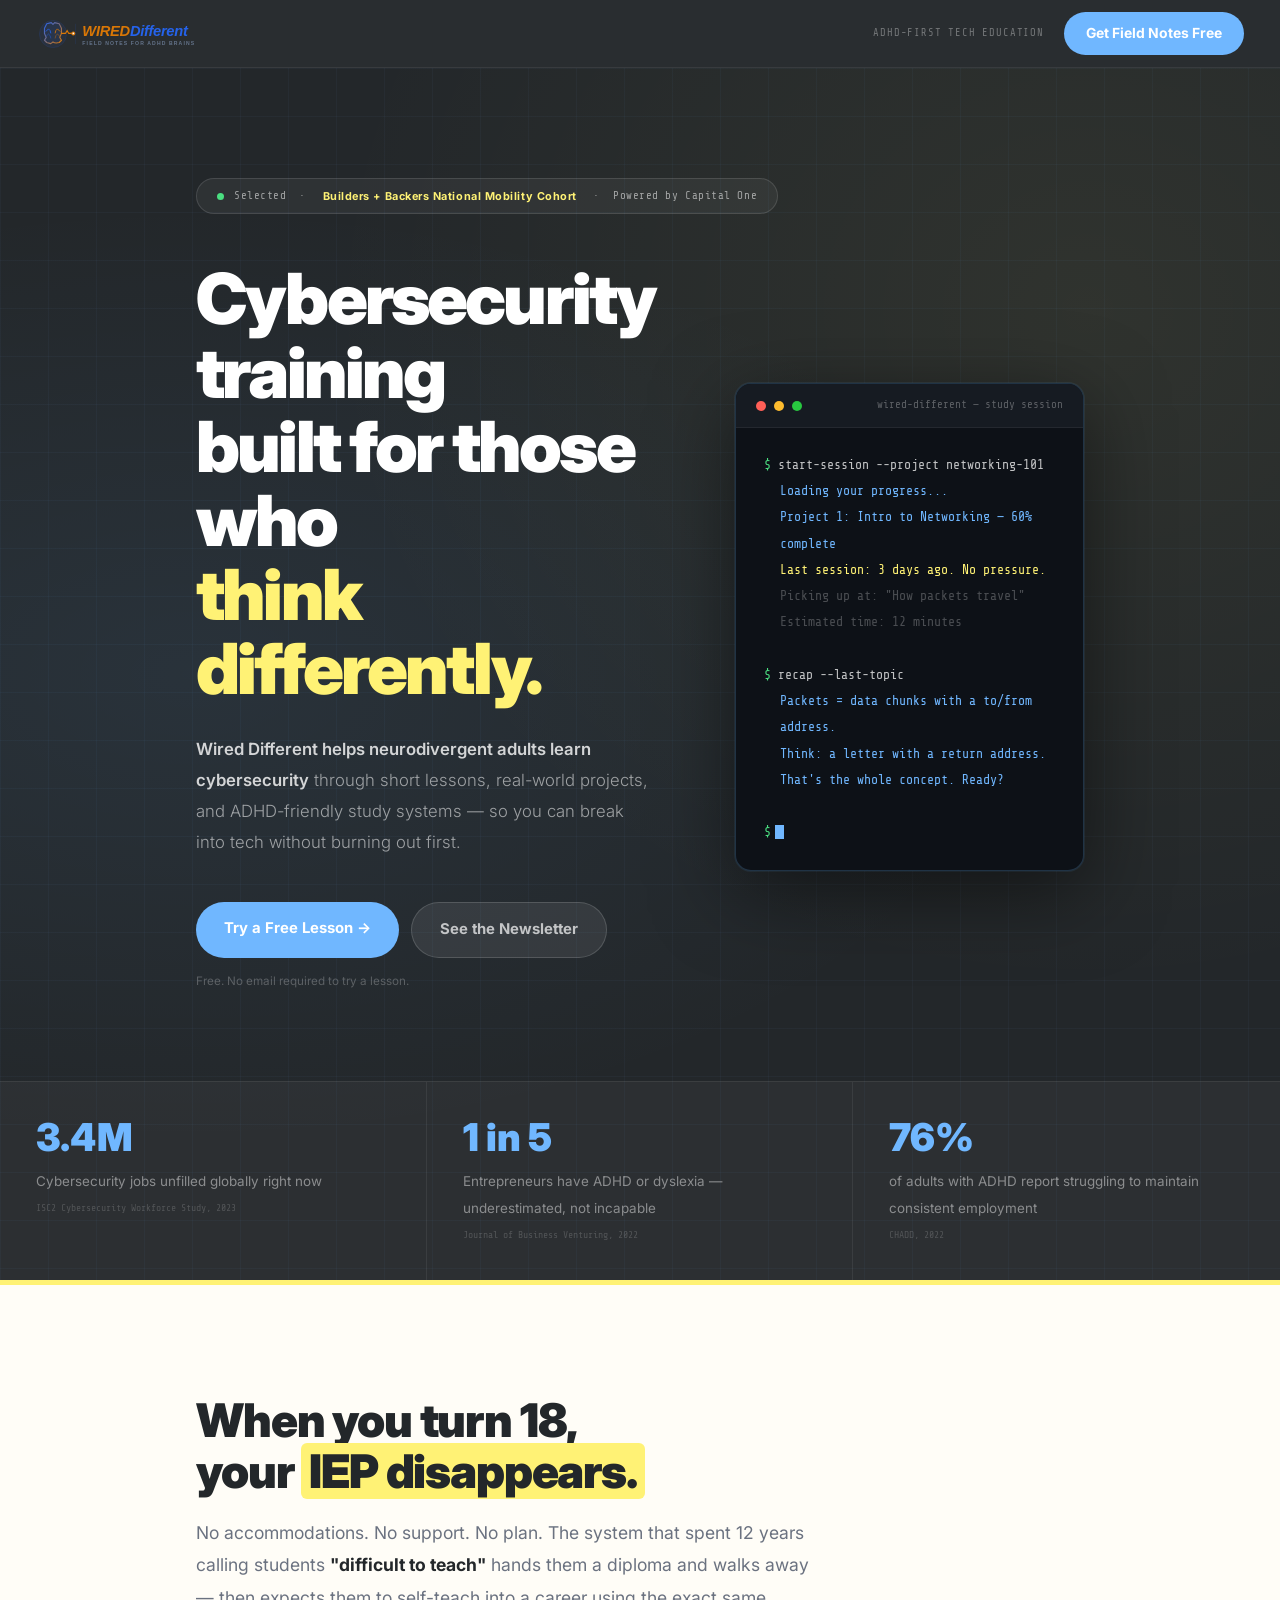
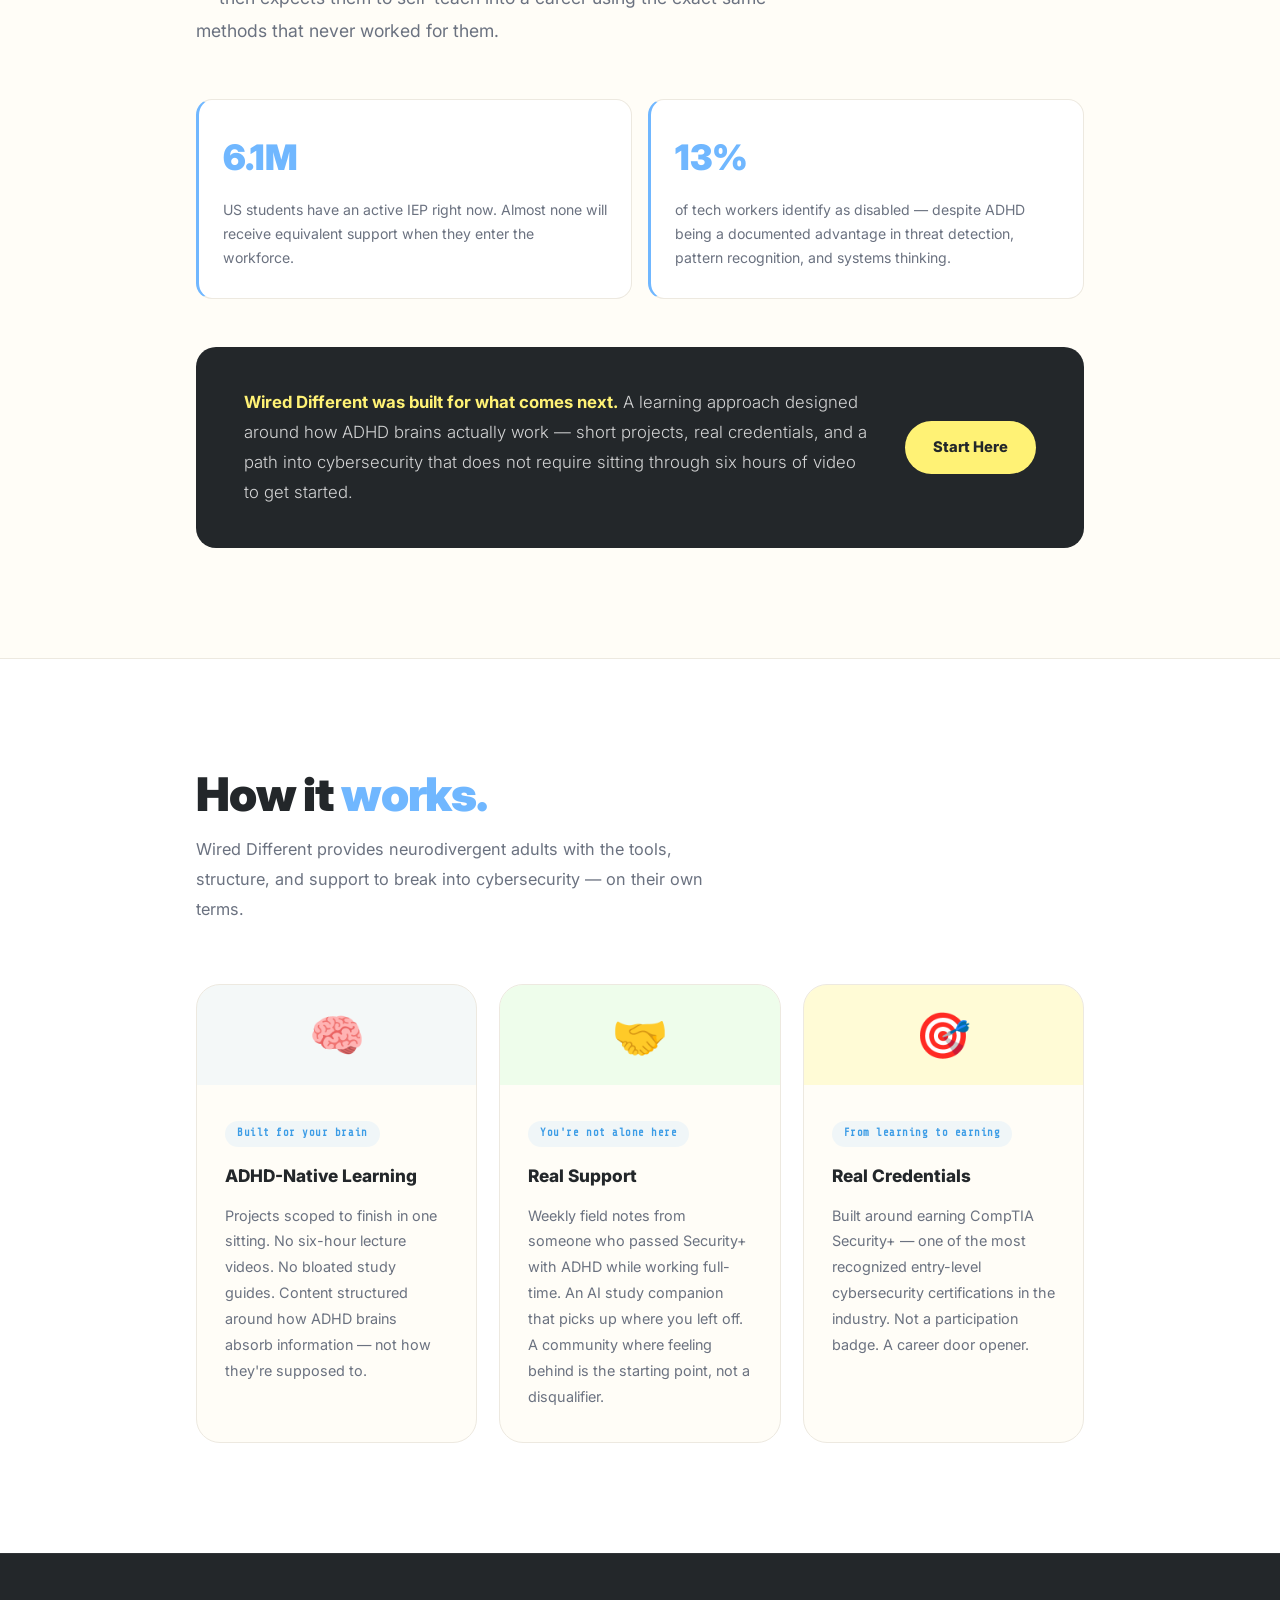
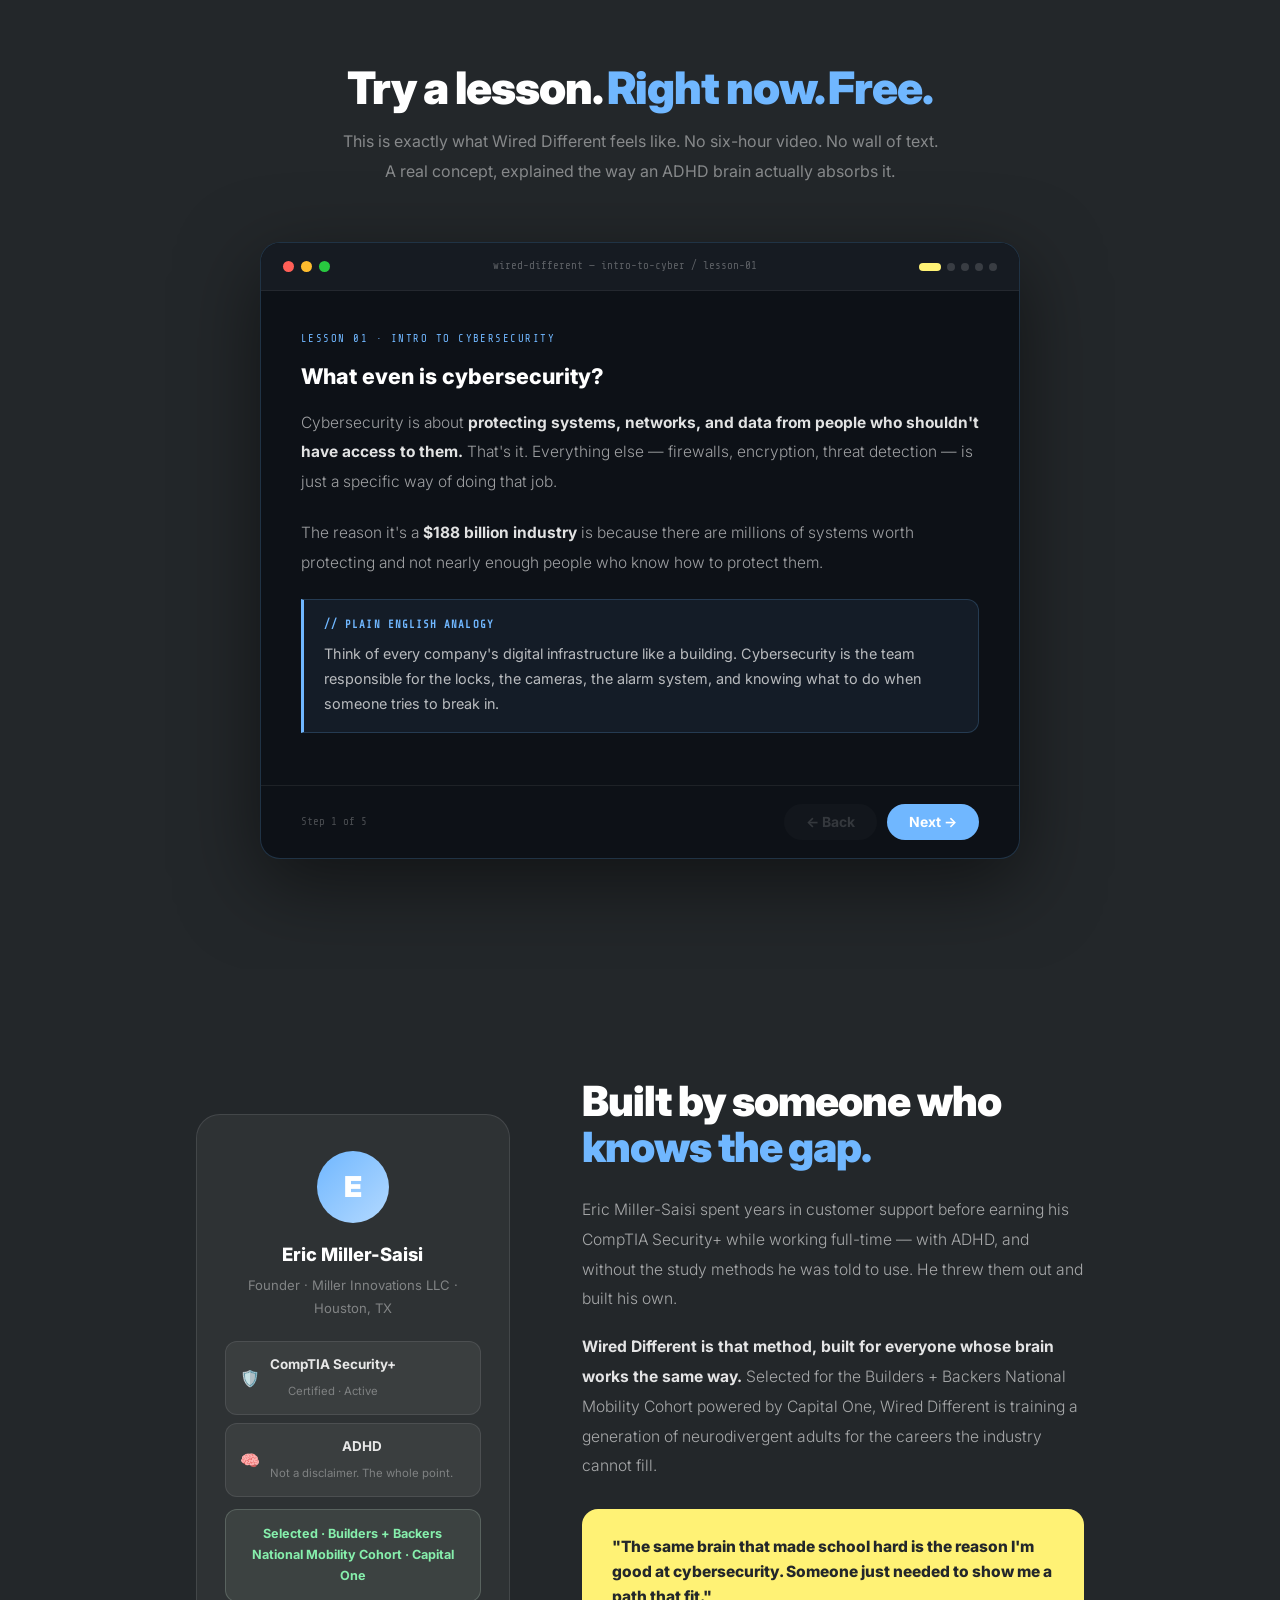
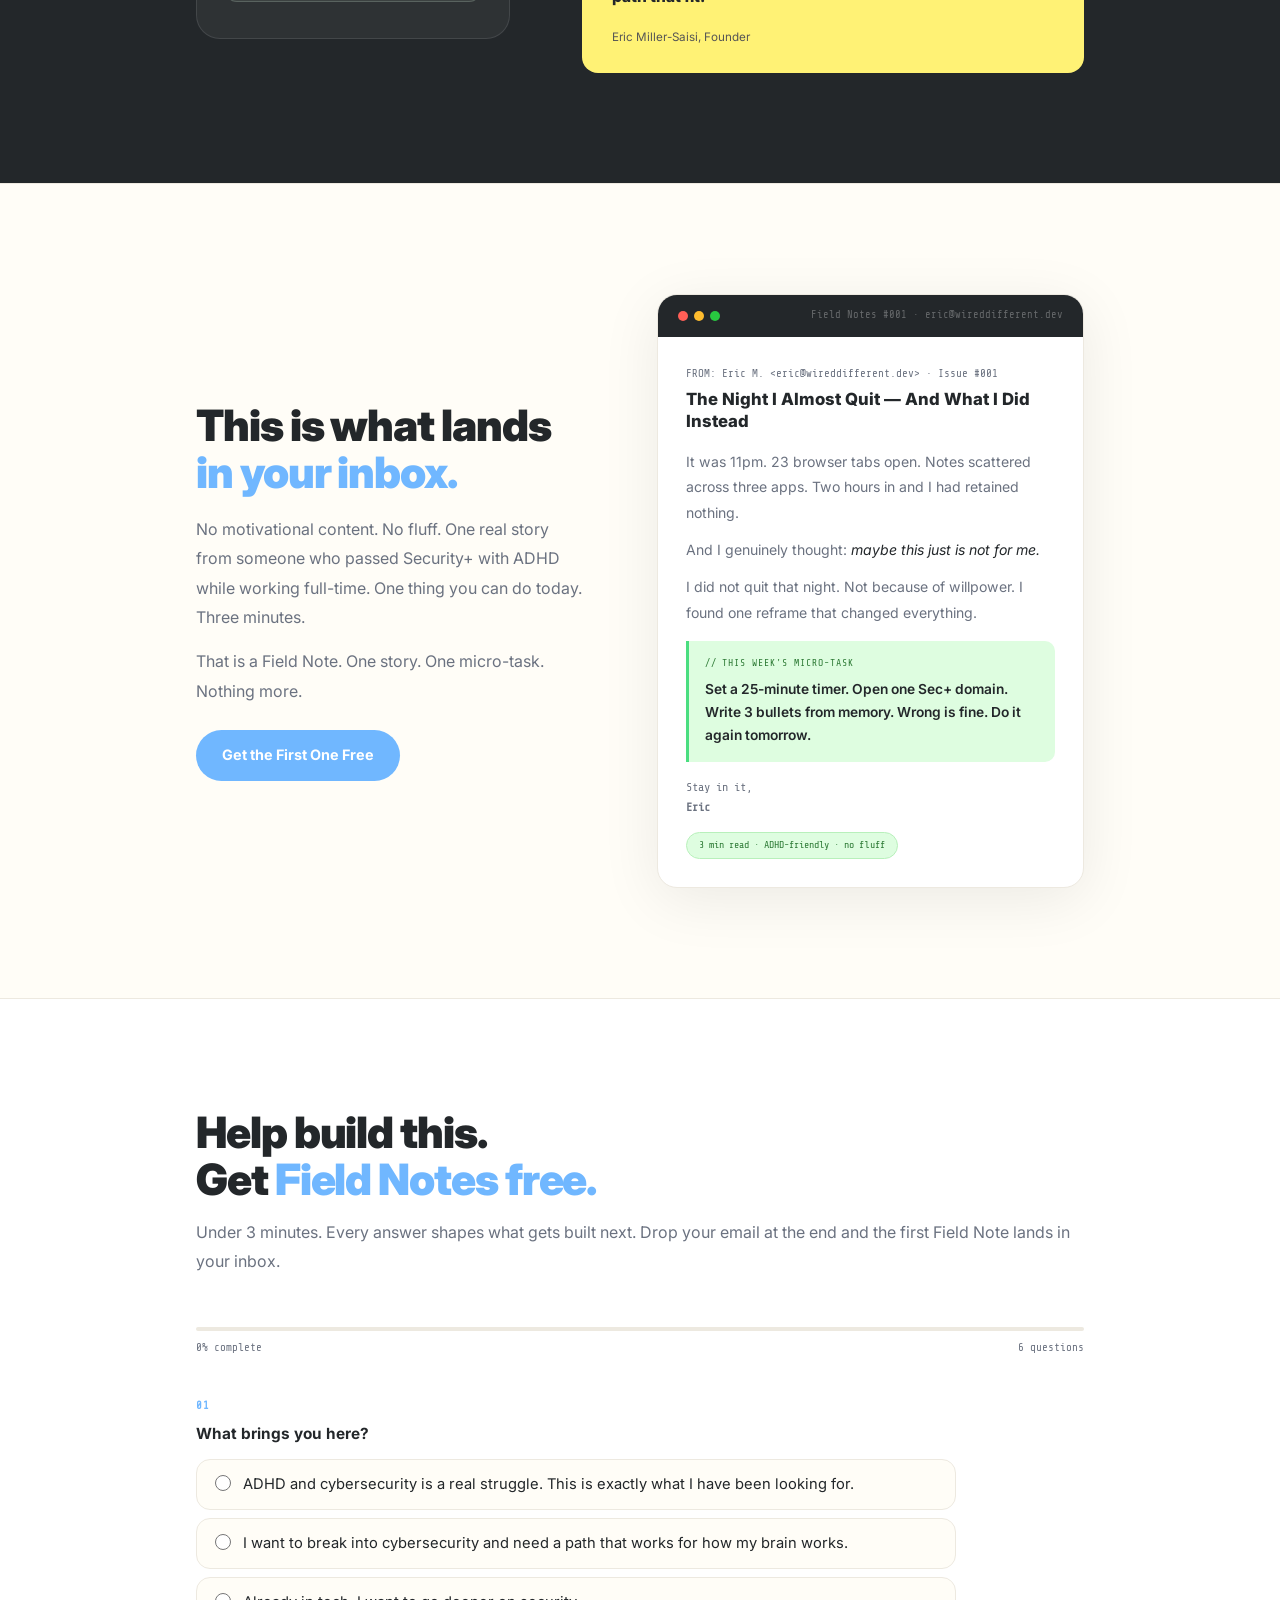
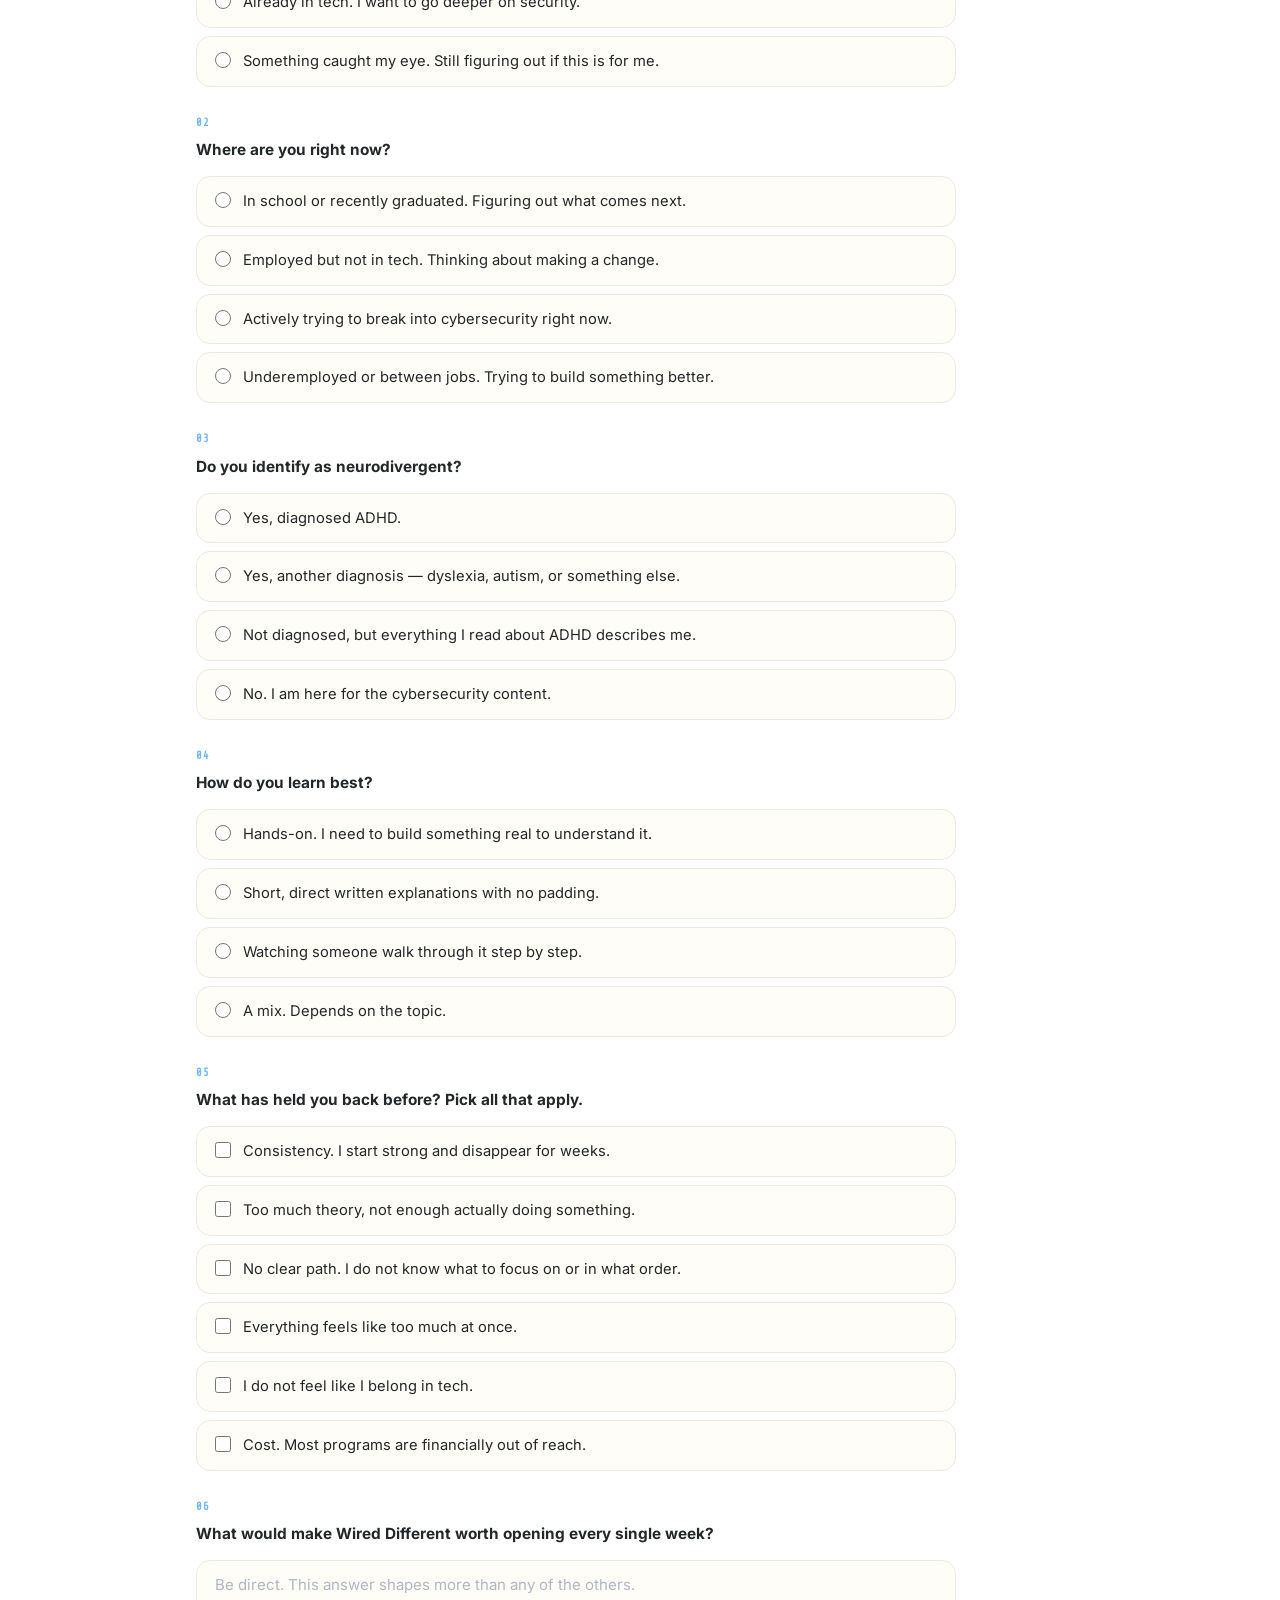
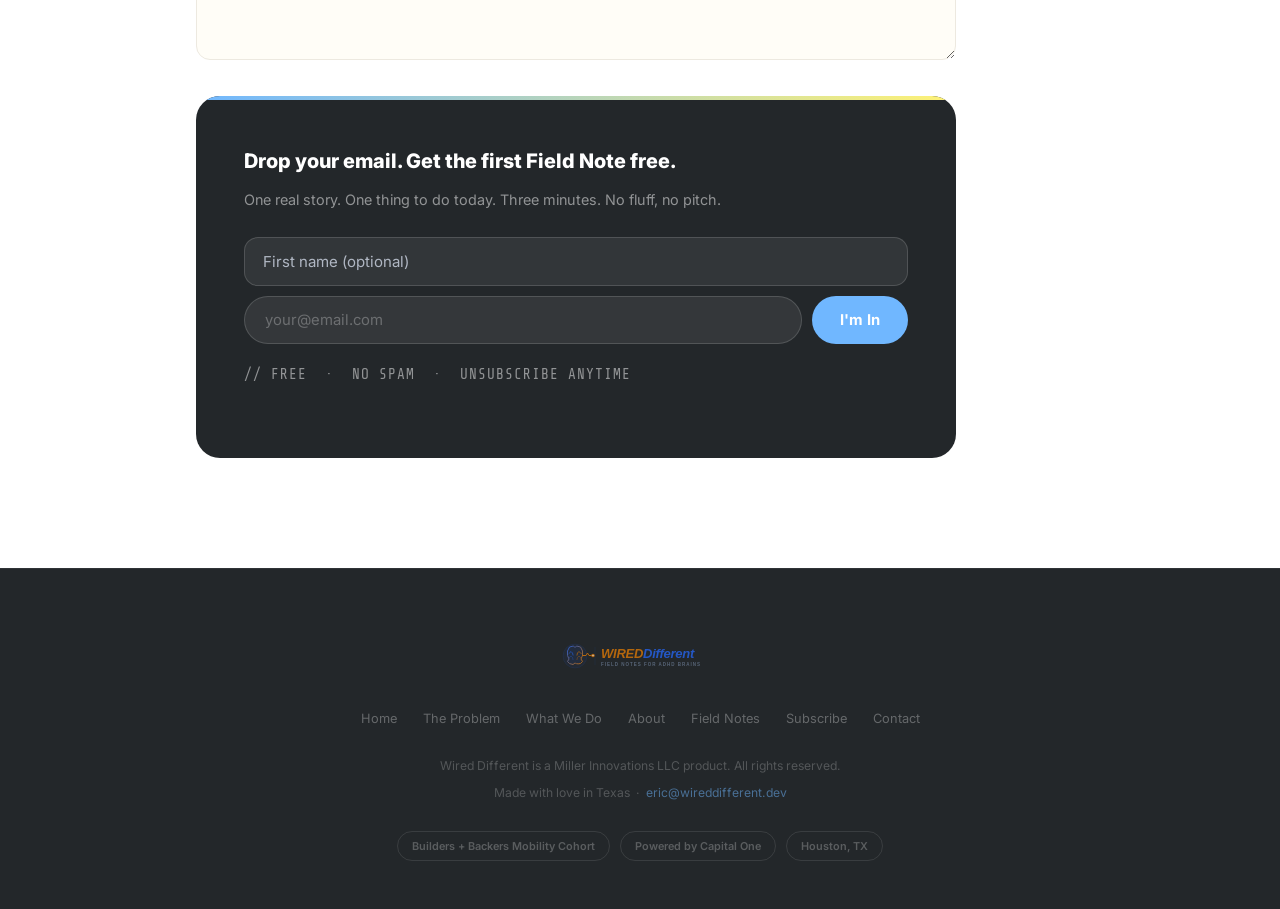
==== commit 87cb99ed: "Add interactive lesson, fix hero CTA, add survey progress bar - Hero: replaces email form with two C" ====
--- a/index.html
+++ b/index.html
@@ -261,6 +261,62 @@
     .pillar h3 { font-size: 1.08rem; font-weight: 800; color: var(--text); margin-bottom: 12px; }
     .pillar p  { font-size: .9rem; color: var(--dim); line-height: 1.8; }
 
+    /* ── Interactive Lesson ── */
+    #trylesson { padding: 110px 0; background: var(--dark); border-top: 1px solid rgba(255,255,255,.06); }
+    .tl-head { text-align: center; max-width: 600px; margin: 0 auto 56px; }
+    .tl-head h2 { font-size: clamp(1.9rem,4vw,2.8rem); font-weight: 900; line-height: 1.1; letter-spacing: -.025em; color: #fff; margin-bottom: 14px; }
+    .tl-head h2 span { color: var(--blue); }
+    .tl-head p { font-size: 1rem; color: rgba(255,255,255,.45); line-height: 1.85; }
+    .lesson-shell { max-width: 760px; margin: 0 auto; background: #0d1117; border: 1px solid rgba(112,183,255,.2); border-radius: 20px; overflow: hidden; box-shadow: 0 24px 80px rgba(0,0,0,.5); }
+    .lesson-topbar { background: #161b22; padding: 14px 22px; display: flex; align-items: center; justify-content: space-between; border-bottom: 1px solid rgba(255,255,255,.06); }
+    .lesson-dots { display: flex; gap: 7px; }
+    .lesson-dots span { width: 11px; height: 11px; border-radius: 50%; }
+    .ld-r{background:#ff5f57}.ld-y{background:#febc2e}.ld-g{background:#28c840}
+    .lesson-title-bar { font-family: var(--mono); font-size: .68rem; color: rgba(255,255,255,.3); }
+    .lesson-progress-dots { display: flex; gap: 6px; align-items: center; }
+    .lpd { width: 8px; height: 8px; border-radius: 50%; background: rgba(255,255,255,.15); transition: background .3s; }
+    .lpd.done { background: var(--blue); }
+    .lpd.active { background: var(--yellow); width: 22px; border-radius: 4px; }
+    .lesson-steps { position: relative; min-height: 320px; }
+    .lesson-step { display: none; padding: 40px 40px 32px; }
+    @media(max-width:600px){ .lesson-step { padding: 28px 22px 24px; } }
+    .lesson-step.active { display: block; }
+    .step-kicker { font-family: var(--mono); font-size: .66rem; color: var(--blue); letter-spacing: .14em; text-transform: uppercase; margin-bottom: 14px; display: block; }
+    .lesson-step h3 { font-size: 1.35rem; font-weight: 800; color: #fff; margin-bottom: 18px; line-height: 1.25; }
+    .lesson-step .body { font-size: .97rem; color: rgba(255,255,255,.6); line-height: 1.9; margin-bottom: 22px; font-weight: 300; }
+    .lesson-step .body strong { color: rgba(255,255,255,.88); font-weight: 700; }
+    .analogy-box { background: rgba(112,183,255,.07); border: 1px solid rgba(112,183,255,.2); border-left: 3px solid var(--blue); border-radius: 0 12px 12px 0; padding: 16px 20px; margin: 20px 0; font-size: .9rem; color: rgba(255,255,255,.7); line-height: 1.75; }
+    .analogy-box strong { color: var(--blue); display: block; font-family: var(--mono); font-size: .67rem; letter-spacing: .1em; margin-bottom: 6px; }
+    .task-box { background: rgba(74,222,128,.07); border: 1px solid rgba(74,222,128,.2); border-left: 3px solid #4ade80; border-radius: 0 12px 12px 0; padding: 18px 20px; margin: 20px 0; }
+    .task-box .task-lbl { font-family: var(--mono); font-size: .63rem; color: #4ade80; letter-spacing: .12em; margin-bottom: 8px; display: block; }
+    .task-box p { font-size: .92rem; color: rgba(255,255,255,.75); font-weight: 600; line-height: 1.6; }
+    .cert-tag { display: inline-flex; align-items: center; gap: 7px; background: rgba(255,242,117,.1); border: 1px solid rgba(255,242,117,.25); padding: 7px 16px; border-radius: 50px; font-size: .78rem; font-weight: 700; color: var(--yellow); margin-top: 10px; }
+    .lesson-step .subscribe-step { text-align: center; }
+    .subscribe-step h3 { font-size: 1.4rem; }
+    .subscribe-step .body { max-width: 480px; margin: 0 auto 28px; }
+    .subscribe-step .inline-form { display: flex; gap: 10px; flex-wrap: wrap; justify-content: center; max-width: 480px; margin: 0 auto; }
+    .subscribe-step .inline-form input { flex:1; min-width:200px; padding:14px 20px; border-radius:50px; border:1px solid rgba(255,255,255,.15); background:rgba(255,255,255,.07); font-family:'Inter',sans-serif; font-size:.93rem; color:#fff; outline:none; }
+    .subscribe-step .inline-form input::placeholder { color:rgba(255,255,255,.28); }
+    .subscribe-step .inline-form button { background:var(--blue); color:#fff; border:none; padding:14px 26px; border-radius:50px; font-weight:700; font-size:.93rem; cursor:pointer; white-space:nowrap; }
+    .subscribe-step .inline-form button:hover { background:var(--blue-dk); }
+    .lesson-footer { border-top: 1px solid rgba(255,255,255,.07); padding: 18px 40px; display: flex; align-items: center; justify-content: space-between; gap: 12px; }
+    @media(max-width:600px){ .lesson-footer { padding: 14px 22px; } }
+    .lesson-counter { font-family: var(--mono); font-size: .68rem; color: rgba(255,255,255,.25); }
+    .lesson-nav-btns { display: flex; gap: 10px; }
+    .ln-btn { padding: 10px 22px; border-radius: 50px; font-family: 'Inter', sans-serif; font-weight: 700; font-size: .87rem; cursor: pointer; border: none; transition: all .2s; }
+    .ln-prev { background: rgba(255,255,255,.07); color: rgba(255,255,255,.5); }
+    .ln-prev:hover { background: rgba(255,255,255,.12); color: #fff; }
+    .ln-prev:disabled { opacity: .3; cursor: not-allowed; }
+    .ln-next { background: var(--blue); color: #fff; }
+    .ln-next:hover { background: var(--blue-dk); }
+    .ln-next:disabled { opacity: .3; cursor: not-allowed; }
+
+    /* Survey progress bar */
+    .survey-progress { margin-bottom: 40px; }
+    .sp-track { height: 4px; background: var(--border); border-radius: 4px; overflow: hidden; }
+    .sp-fill { height: 100%; background: var(--blue); border-radius: 4px; transition: width .4s ease; width: 0%; }
+    .sp-label { font-family: var(--mono); font-size: .68rem; color: var(--dim); margin-top: 8px; display: flex; justify-content: space-between; }
+
     /* ── About ── */
     #about { padding: 110px 0; background: var(--dark); }
 
@@ -495,11 +551,11 @@
         <p class="hero-sub reveal d1">
           <strong>Wired Different helps neurodivergent adults learn cybersecurity</strong> through short lessons, real-world projects, and ADHD-friendly study systems — so you can break into tech without burning out first.
         </p>
-        <form class="hero-form reveal d2" action="https://wired-different-12b9d4.beehiiv.com/subscribe" method="post" target="_blank">
-          <input type="email" name="email" placeholder="your@email.com" required autocomplete="email" />
-          <button type="submit">Get Field Notes Free</button>
-        </form>
-        <p class="hero-note reveal d3">Free. Weekly. No spam. Unsubscribe anytime.</p>
+        <div class="hero-form reveal d2" style="display:flex;gap:12px;flex-wrap:wrap;">
+          <a href="#trylesson" class="hero-form button" style="background:var(--blue);color:#fff;padding:14px 28px;border-radius:50px;font-weight:700;font-size:.93rem;text-decoration:none;white-space:nowrap;">Try a Free Lesson →</a>
+          <a href="#fieldnote" style="background:rgba(255,255,255,.08);color:rgba(255,255,255,.7);padding:14px 28px;border-radius:50px;font-weight:700;font-size:.93rem;text-decoration:none;border:1px solid rgba(255,255,255,.15);white-space:nowrap;">See the Newsletter</a>
+        </div>
+        <p class="hero-note reveal d3">Free. No email required to try a lesson.</p>
       </div>
 
       <div class="reveal d2">
@@ -614,6 +670,105 @@
 </section>
 
 
+<!-- ══ INTERACTIVE LESSON ══ -->
+<section id="trylesson">
+  <div class="container">
+    <div class="tl-head reveal">
+      <h2>Try a lesson. <span>Right now. Free.</span></h2>
+      <p>This is exactly what Wired Different feels like. No six-hour video. No wall of text. A real concept, explained the way an ADHD brain actually absorbs it.</p>
+    </div>
+    <div class="lesson-shell reveal d1">
+      <div class="lesson-topbar">
+        <div class="lesson-dots"><span class="ld-r"></span><span class="ld-y"></span><span class="ld-g"></span></div>
+        <span class="lesson-title-bar">wired-different — intro-to-cyber / lesson-01</span>
+        <div class="lesson-progress-dots">
+          <div class="lpd active" id="pd0"></div>
+          <div class="lpd" id="pd1"></div>
+          <div class="lpd" id="pd2"></div>
+          <div class="lpd" id="pd3"></div>
+          <div class="lpd" id="pd4"></div>
+        </div>
+      </div>
+
+      <div class="lesson-steps">
+
+        <!-- STEP 1 -->
+        <div class="lesson-step active" id="ls0">
+          <span class="step-kicker">Lesson 01 · Intro to Cybersecurity</span>
+          <h3>What even is cybersecurity?</h3>
+          <p class="body">Cybersecurity is about <strong>protecting systems, networks, and data from people who shouldn't have access to them.</strong> That's it. Everything else — firewalls, encryption, threat detection — is just a specific way of doing that job.</p>
+          <p class="body">The reason it's a <strong>$188 billion industry</strong> is because there are millions of systems worth protecting and not nearly enough people who know how to protect them.</p>
+          <div class="analogy-box">
+            <strong>// PLAIN ENGLISH ANALOGY</strong>
+            Think of every company's digital infrastructure like a building. Cybersecurity is the team responsible for the locks, the cameras, the alarm system, and knowing what to do when someone tries to break in.
+          </div>
+        </div>
+
+        <!-- STEP 2 -->
+        <div class="lesson-step" id="ls1">
+          <span class="step-kicker">Lesson 01 · Why Your Brain Is Built For This</span>
+          <h3>ADHD is an advantage here — not a liability.</h3>
+          <p class="body">Cybersecurity rewards the exact traits that make traditional jobs frustrating for ADHD brains.</p>
+          <div class="analogy-box">
+            <strong>// TRAITS THAT TRANSLATE</strong>
+            Pattern recognition under pressure · Hyperfocus during incident response · Creative problem-solving when logic fails · High tolerance for ambiguity and fast-changing situations
+          </div>
+          <p class="body">The industry has a 3.4 million job shortage. <strong>It's not a talent shortage — it's a pipeline problem.</strong> The people who need this career most are the ones who were told they couldn't do it.</p>
+        </div>
+
+        <!-- STEP 3 -->
+        <div class="lesson-step" id="ls2">
+          <span class="step-kicker">Lesson 01 · The First Real Concept</span>
+          <h3>What is a firewall — actually?</h3>
+          <p class="body">A firewall is a <strong>filter</strong> that sits between a network and everything trying to connect to it. It checks every incoming and outgoing connection against a set of rules and decides: let it through, or block it.</p>
+          <div class="analogy-box">
+            <strong>// THE ANALOGY THAT ACTUALLY STICKS</strong>
+            A firewall is a bouncer at the door of a venue. It has a guest list (the rules). It checks every person trying to get in. If you're on the list — you're in. If not — you're not getting past that rope.
+          </div>
+          <p class="body">That's the whole concept. Everything else about firewalls is just a variation of that idea. <strong>Once you have the mental model, the technical details fill in naturally.</strong></p>
+        </div>
+
+        <!-- STEP 4 -->
+        <div class="lesson-step" id="ls3">
+          <span class="step-kicker">Lesson 01 · Your Micro-Task</span>
+          <h3>One thing to do in the next 25 minutes.</h3>
+          <p class="body">ADHD-friendly studying doesn't mean shorter. It means <strong>scoped to a finish line you can actually see.</strong> Here's yours:</p>
+          <div class="task-box">
+            <span class="task-lbl">// THIS SESSION'S MICRO-TASK</span>
+            <p>Open a blank note. Write down, in your own words: What is a firewall and what does it do? Aim for 3 sentences. Doesn't need to be perfect. Just prove to yourself the idea landed.</p>
+          </div>
+          <p class="body">That's it. If you can explain it in plain English, you understand it better than most people who "studied" it for hours.</p>
+          <span class="cert-tag">🎯 This maps to CompTIA Security+ Domain 3.3 — Network Security</span>
+        </div>
+
+        <!-- STEP 5 — Subscribe -->
+        <div class="lesson-step" id="ls4">
+          <div class="subscribe-step">
+            <span class="step-kicker">You just finished Lesson 01.</span>
+            <h3>Want the next one in your inbox?</h3>
+            <p class="body">Every Field Note is built exactly like this. One concept. One analogy. One task. Three minutes — and you walk away knowing something real.</p>
+            <form class="inline-form" action="https://wired-different-12b9d4.beehiiv.com/subscribe" method="post" target="_blank">
+              <input type="email" name="email" placeholder="your@email.com" required autocomplete="email"/>
+              <button type="submit">Send Me the Next One</button>
+            </form>
+            <p style="font-family:var(--mono);font-size:.63rem;color:rgba(255,255,255,.2);margin-top:14px;">// FREE · NO SPAM · UNSUBSCRIBE ANYTIME</p>
+          </div>
+        </div>
+
+      </div>
+
+      <div class="lesson-footer">
+        <span class="lesson-counter" id="lesson-counter">Step 1 of 5</span>
+        <div class="lesson-nav-btns">
+          <button class="ln-btn ln-prev" id="ln-prev" onclick="lessonNav(-1)" disabled>← Back</button>
+          <button class="ln-btn ln-next" id="ln-next" onclick="lessonNav(1)">Next →</button>
+        </div>
+      </div>
+    </div>
+  </div>
+</section>
+
+
 <!-- ══ ABOUT ERIC ══ -->
 <section id="about">
   <div class="container">
@@ -702,6 +857,10 @@
   <div class="container">
     <h2 class="reveal">Help build this.<br/>Get <span>Field Notes free.</span></h2>
     <p class="sub reveal d1">Under 3 minutes. Every answer shapes what gets built next. Drop your email at the end and the first Field Note lands in your inbox.</p>
+    <div class="survey-progress reveal">
+      <div class="sp-track"><div class="sp-fill" id="sp-fill"></div></div>
+      <div class="sp-label"><span id="sp-label-left">0% complete</span><span>6 questions</span></div>
+    </div>
 
     <form class="survey-form" action="https://wired-different-12b9d4.beehiiv.com/subscribe" method="post" target="_blank">
 
@@ -804,6 +963,7 @@
 </footer>
 
 <script>
+// Scroll reveal
 (function(){
   const obs = new IntersectionObserver(entries => {
     entries.forEach(e => {
@@ -812,6 +972,56 @@
   }, { threshold: 0.07 });
   document.querySelectorAll('.reveal').forEach(el => obs.observe(el));
 })();
+
+// Interactive lesson
+var currentStep = 0;
+var totalSteps = 5;
+function lessonNav(dir){
+  var next = currentStep + dir;
+  if(next < 0 || next >= totalSteps) return;
+  document.getElementById('ls'+currentStep).classList.remove('active');
+  currentStep = next;
+  document.getElementById('ls'+currentStep).classList.add('active');
+  // Progress dots
+  for(var i=0;i<totalSteps;i++){
+    var d = document.getElementById('pd'+i);
+    if(!d) continue;
+    d.className = 'lpd';
+    if(i < currentStep) d.classList.add('done');
+    if(i === currentStep) d.classList.add('active');
+  }
+  // Buttons
+  document.getElementById('ln-prev').disabled = currentStep === 0;
+  var nextBtn = document.getElementById('ln-next');
+  nextBtn.disabled = currentStep === totalSteps - 1;
+  nextBtn.textContent = currentStep === totalSteps - 2 ? 'Finish →' : 'Next →';
+  document.getElementById('lesson-counter').textContent = 'Step '+(currentStep+1)+' of '+totalSteps;
+  // Scroll lesson into view on mobile
+  document.querySelector('.lesson-shell').scrollIntoView({behavior:'smooth', block:'nearest'});
+}
+
+// Survey progress bar
+(function(){
+  var fields = document.querySelectorAll('#survey fieldset');
+  var total = fields.length;
+  function update(){
+    var answered = 0;
+    fields.forEach(function(fs){
+      var checked = fs.querySelector('input:checked');
+      var text = fs.querySelector('textarea');
+      if(checked || (text && text.value.trim().length > 0)) answered++;
+    });
+    var pct = Math.round((answered/total)*100);
+    var fill = document.getElementById('sp-fill');
+    var lbl = document.getElementById('sp-label-left');
+    if(fill) fill.style.width = pct+'%';
+    if(lbl) lbl.textContent = pct+'% complete';
+  }
+  document.querySelectorAll('#survey input, #survey textarea').forEach(function(el){
+    el.addEventListener('change', update);
+    el.addEventListener('input', update);
+  });
+})();
 </script>
 </body>
 </html>
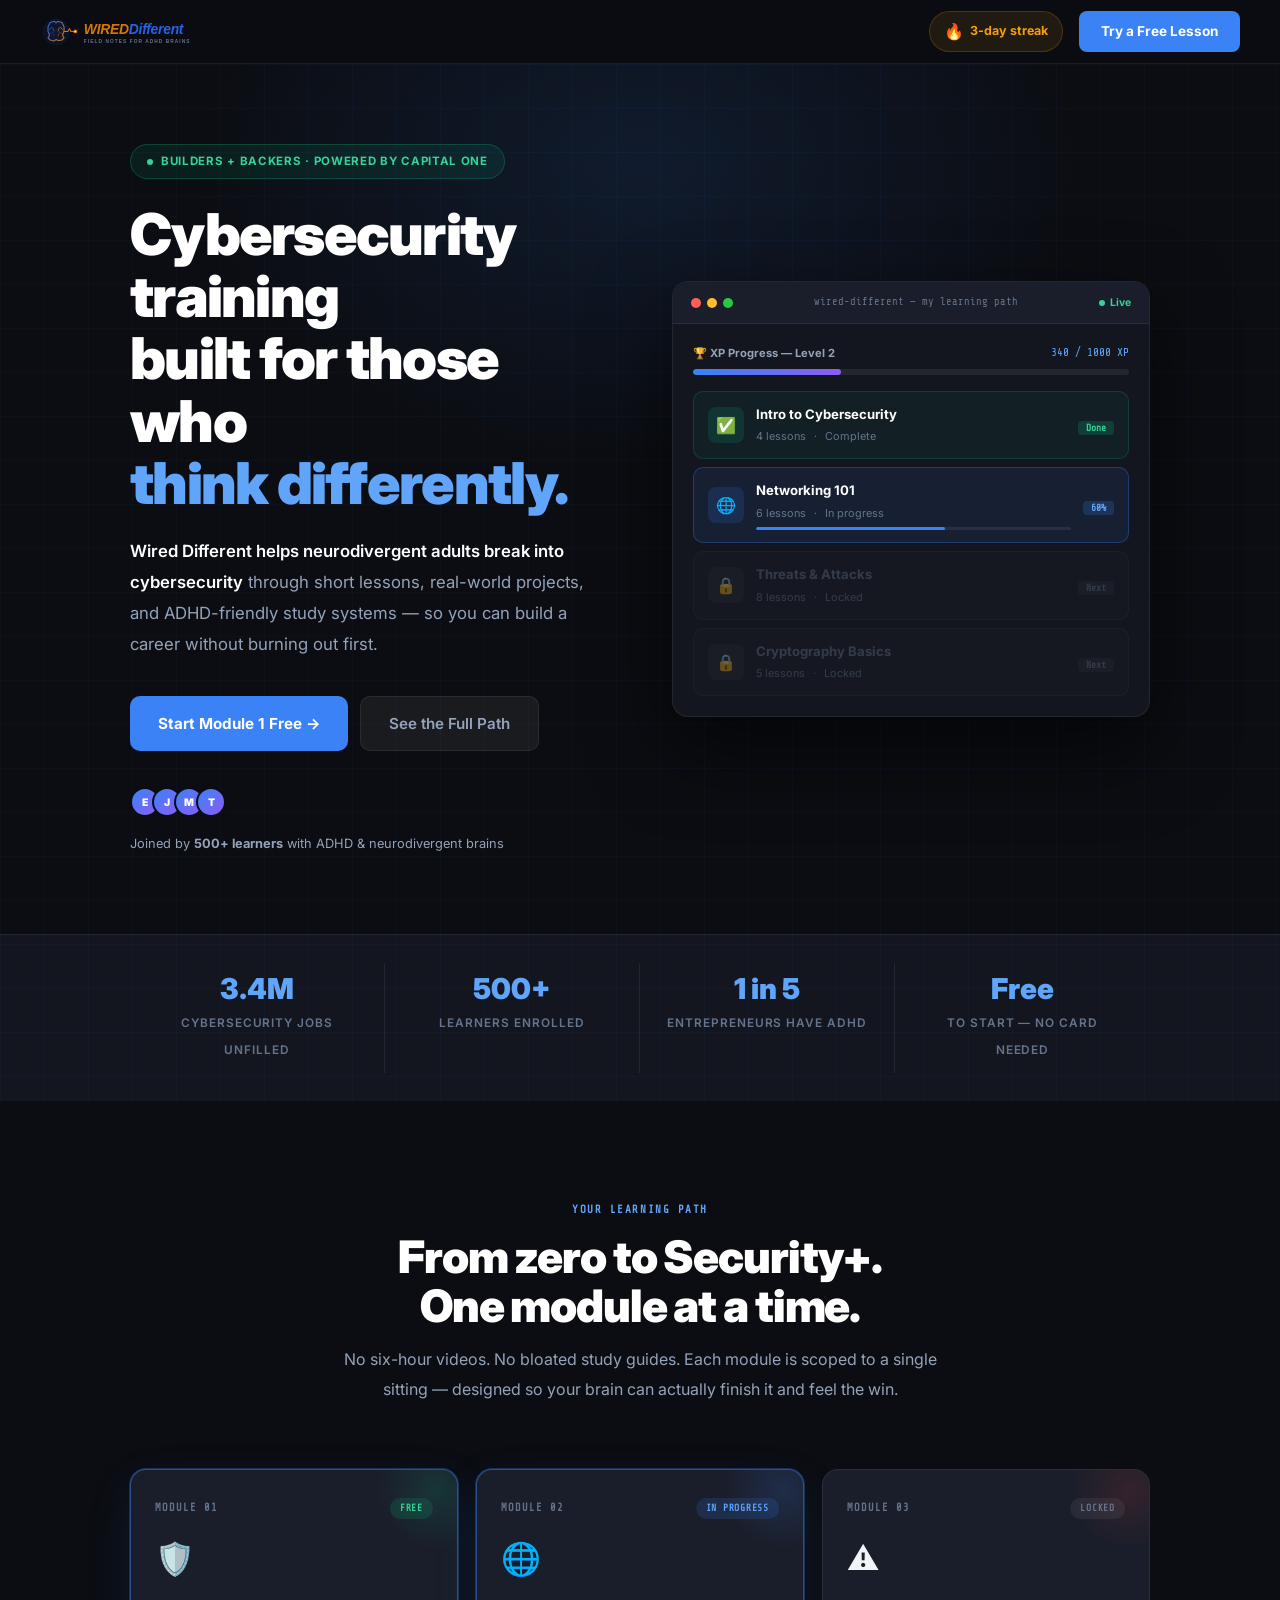
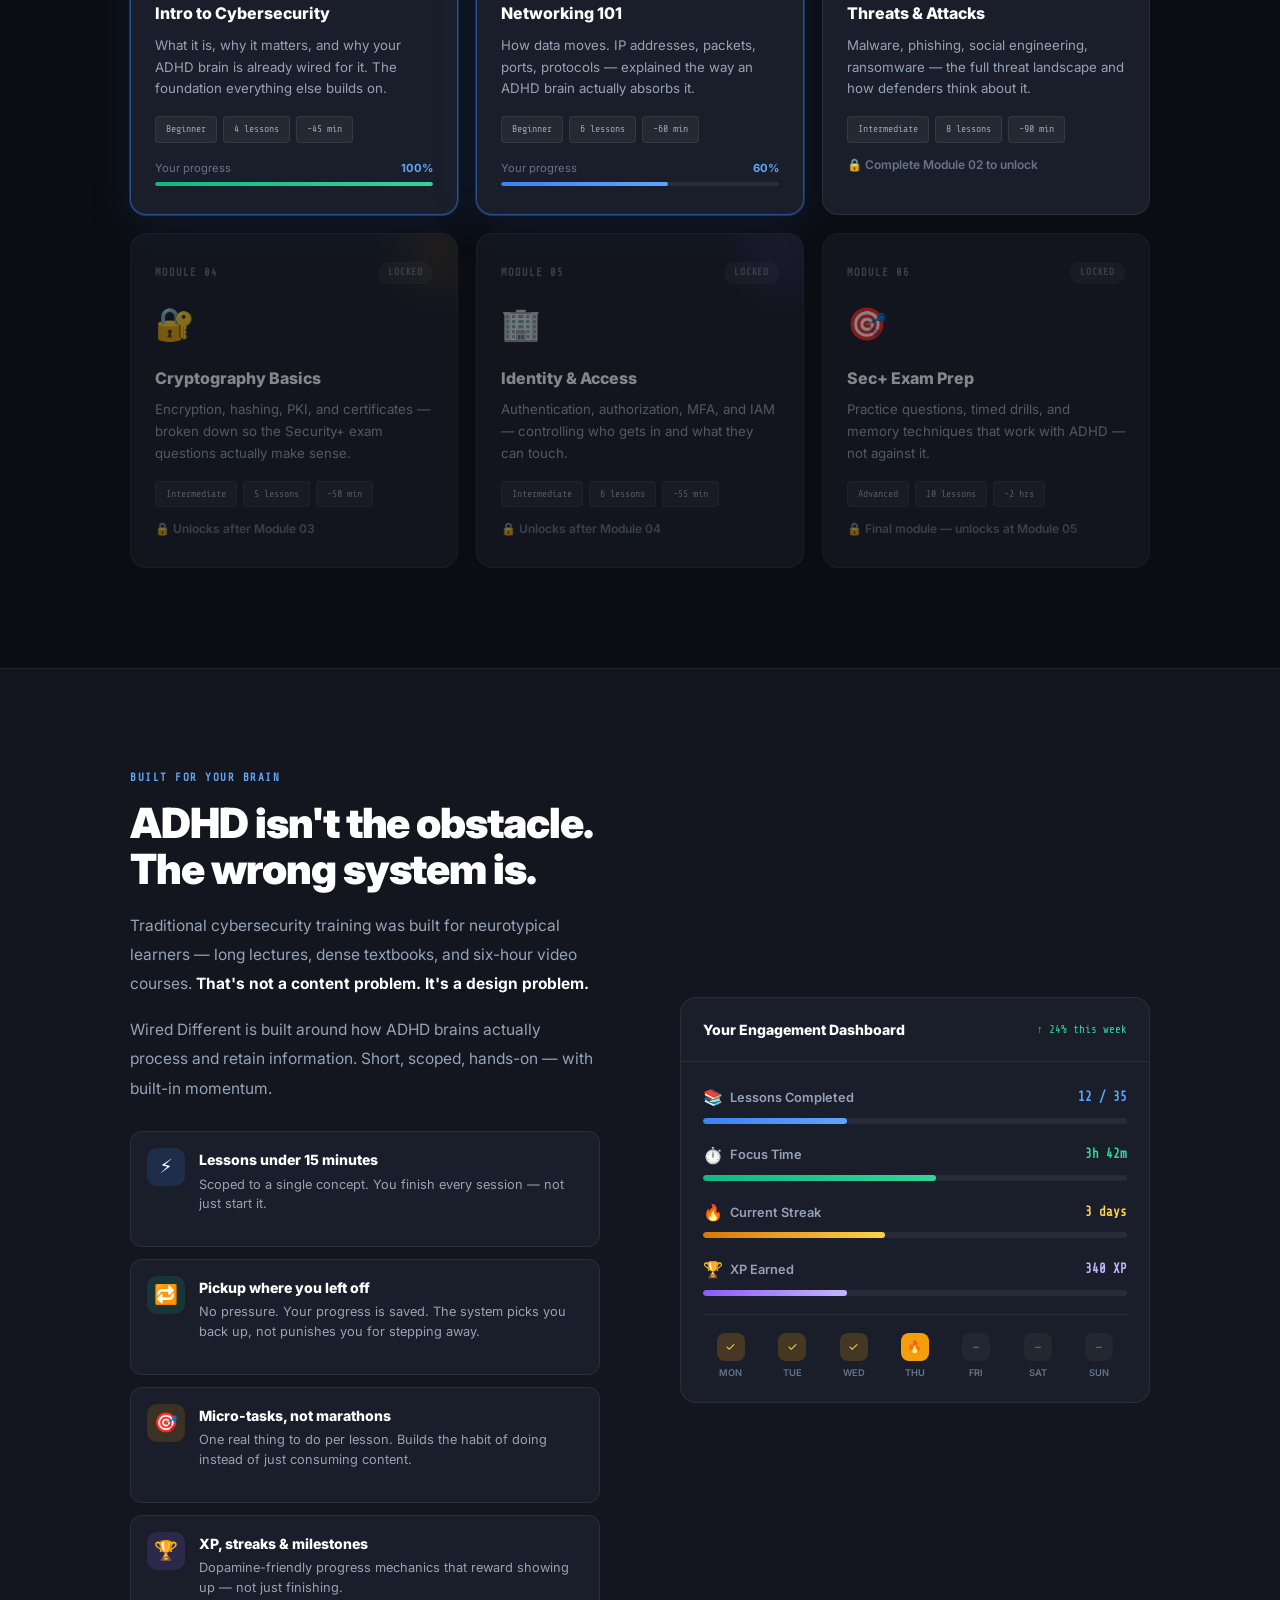
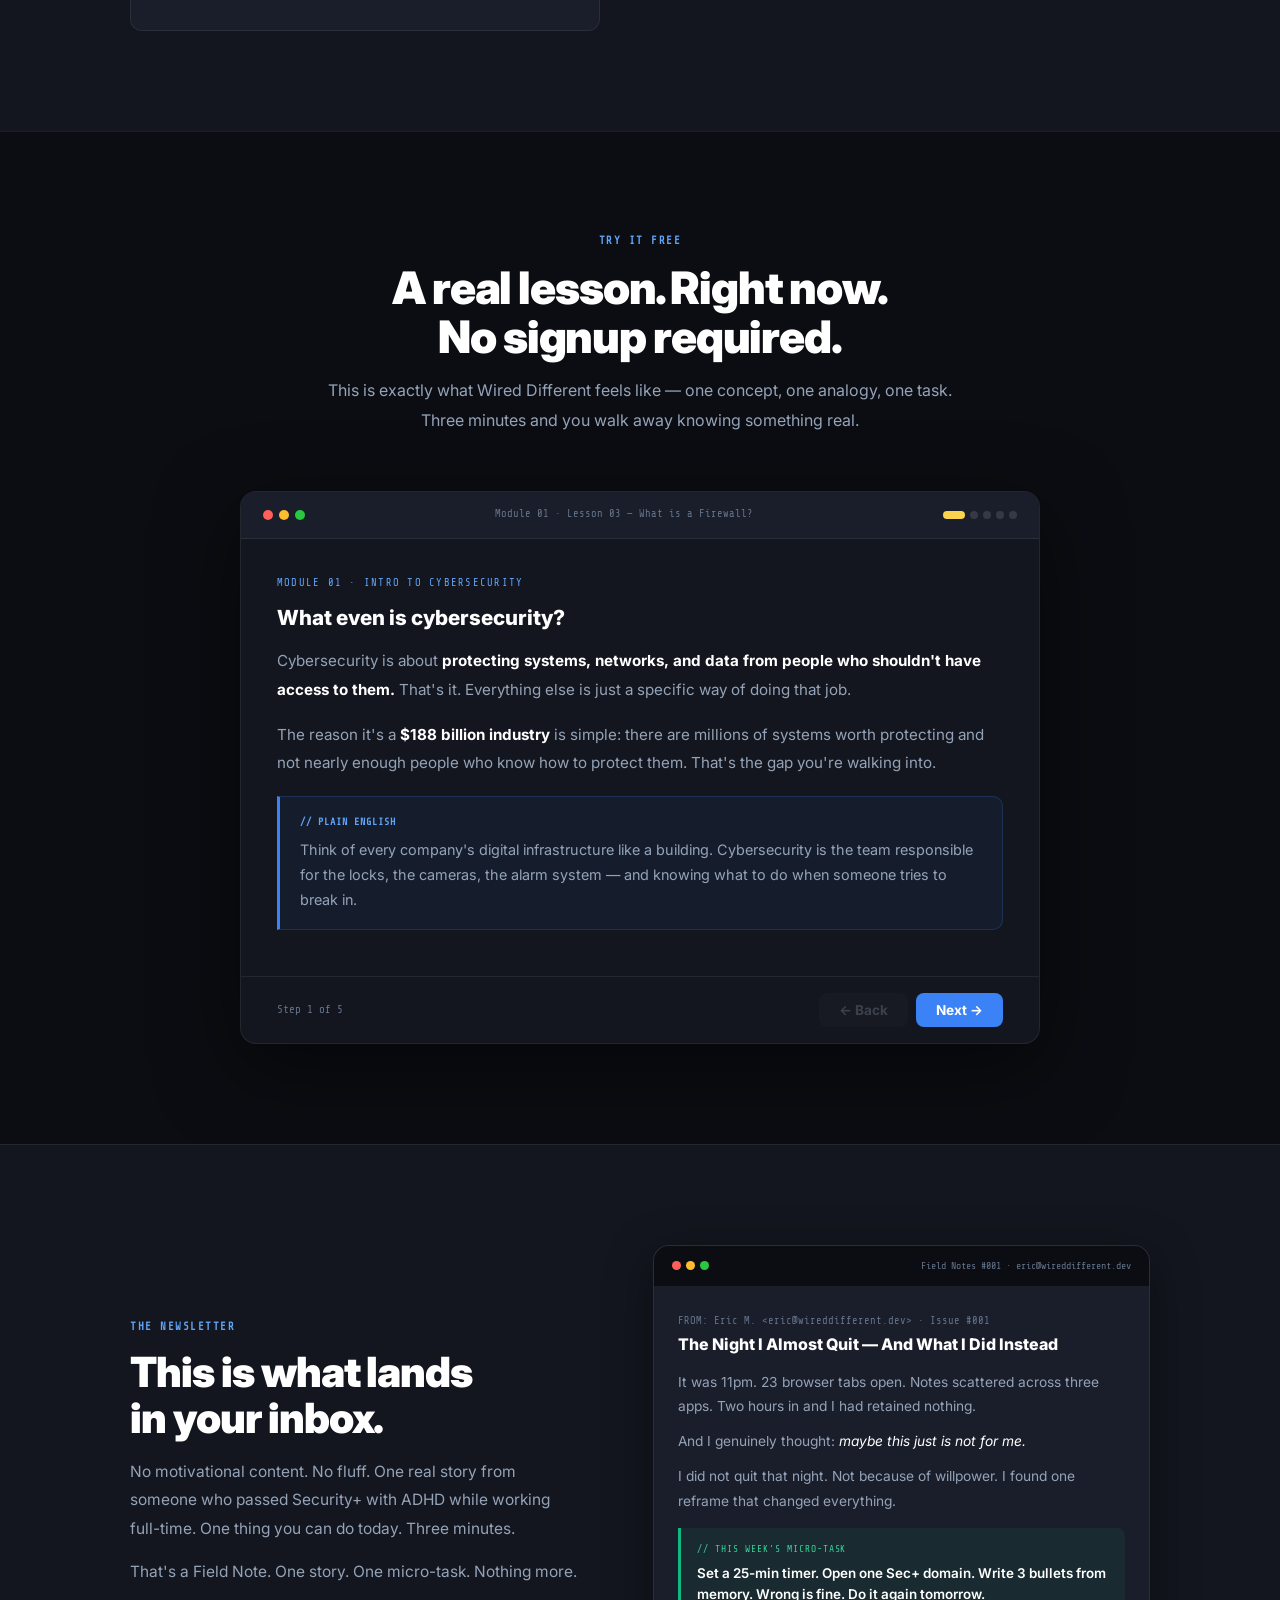
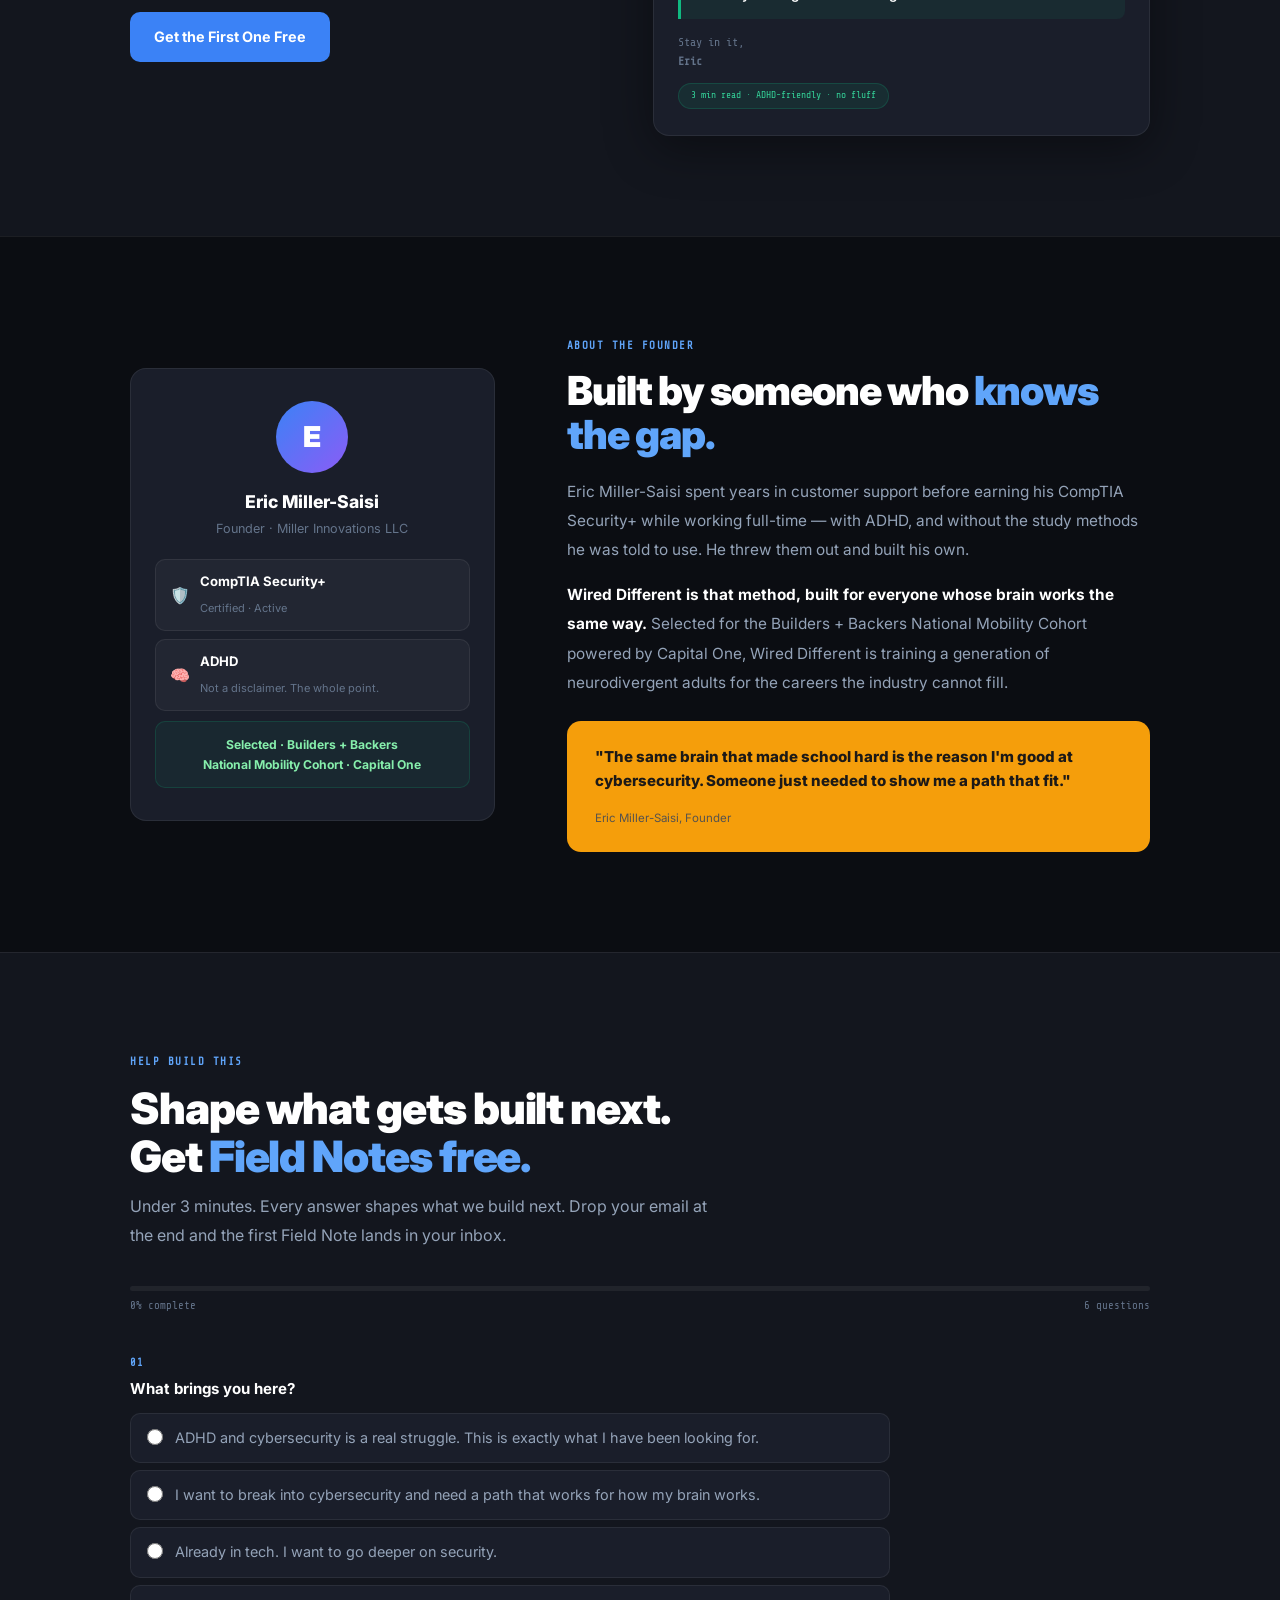
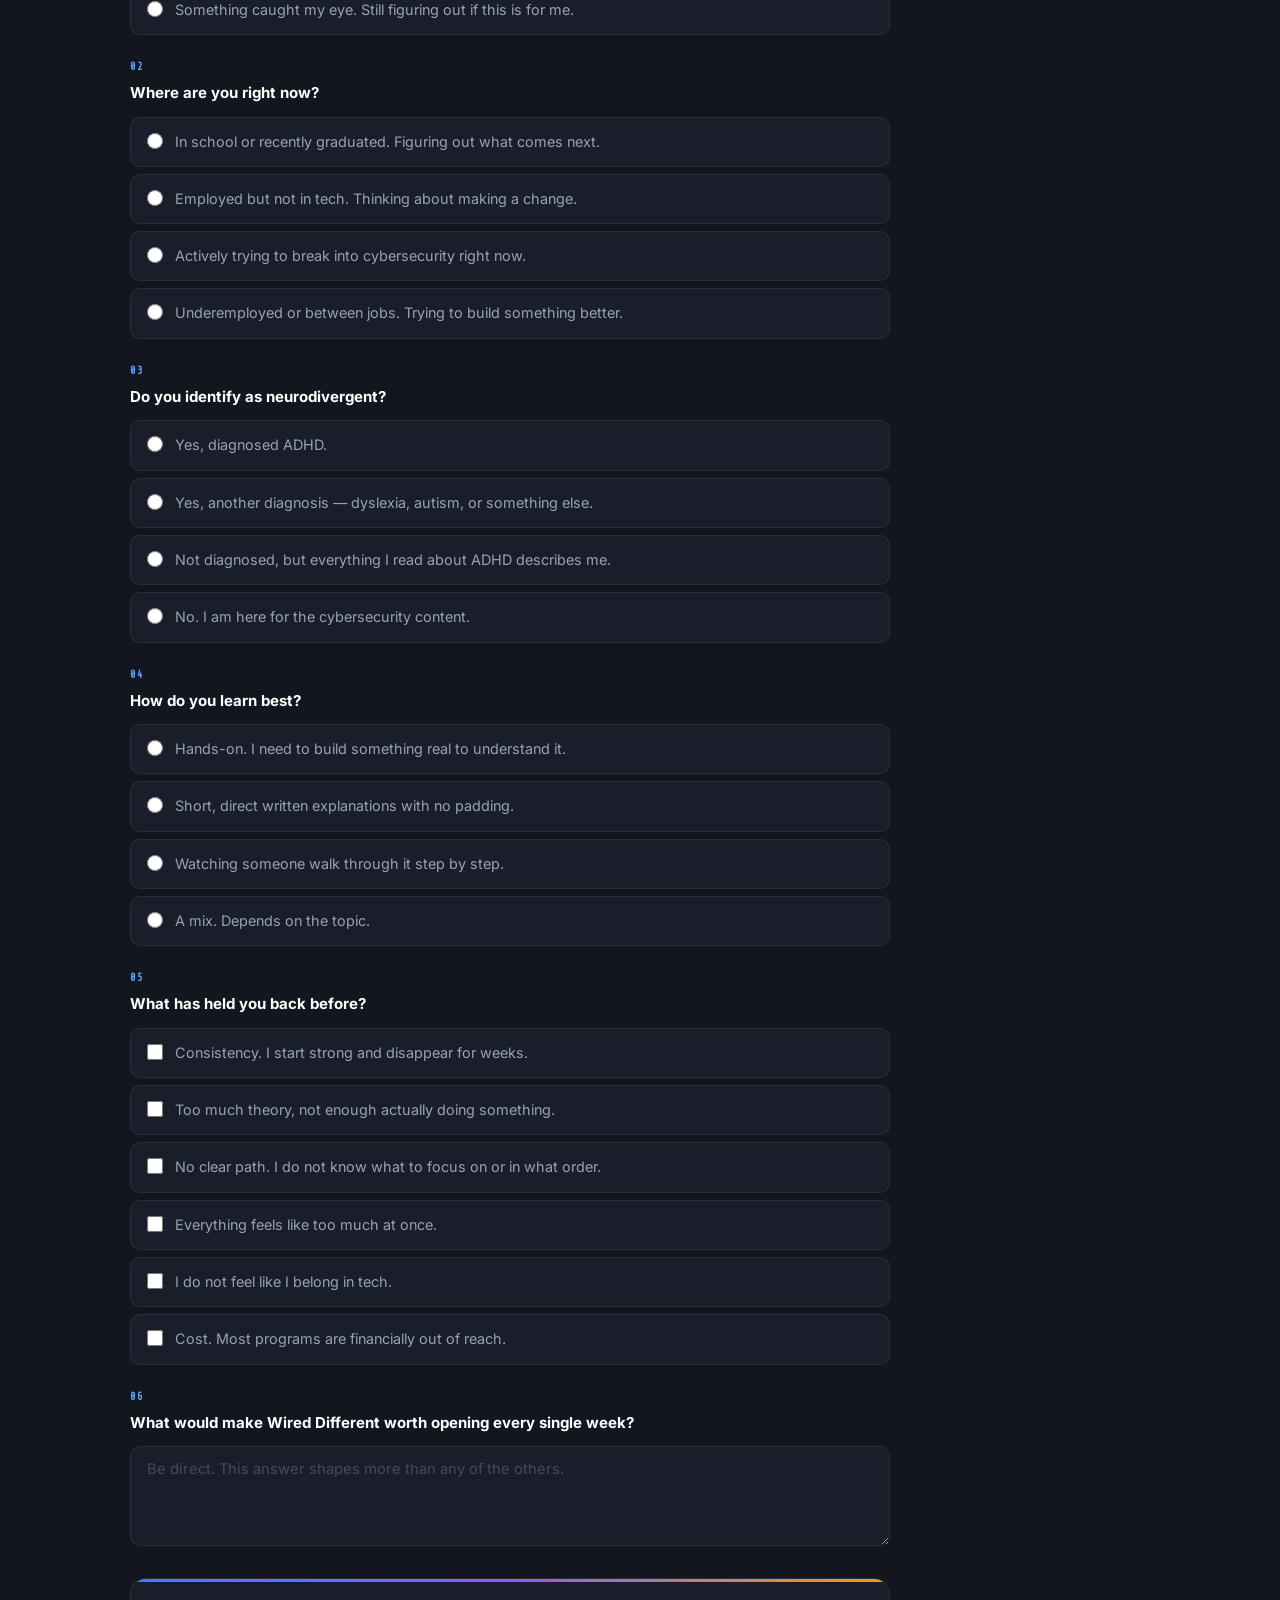
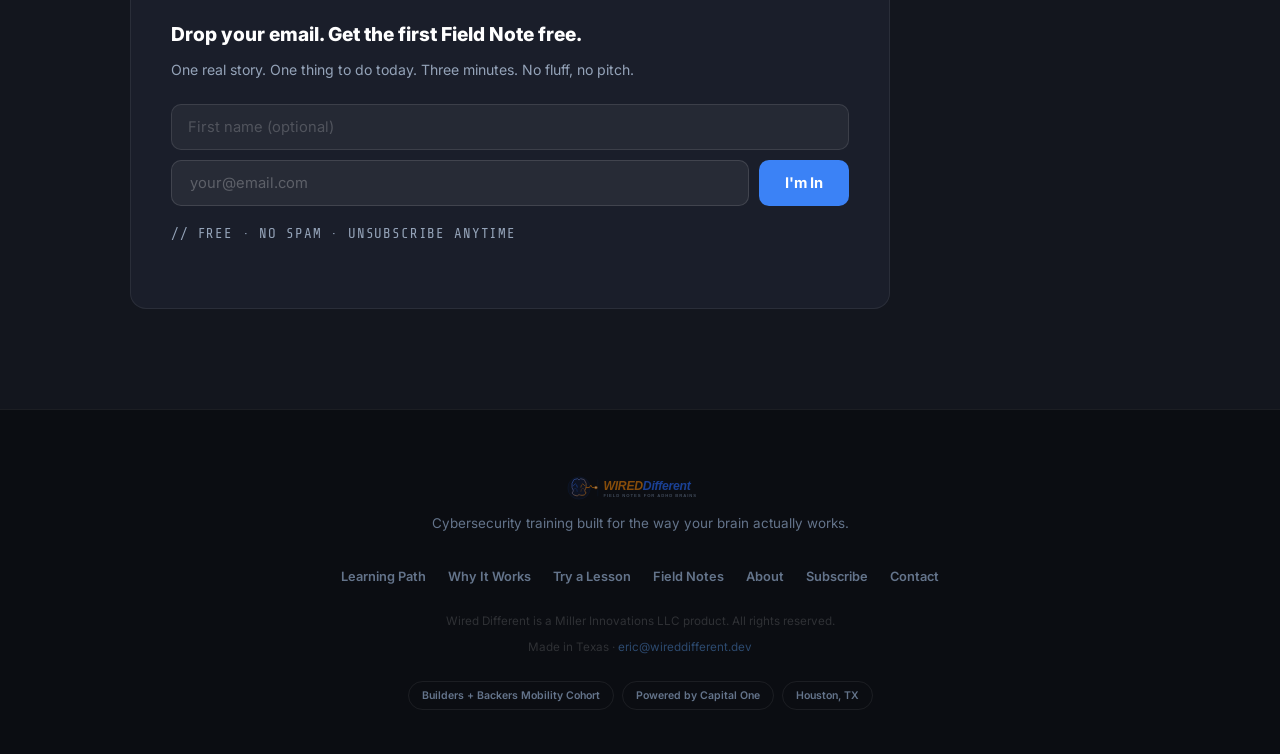
==== commit feb7a12e: "Full LMS redesign: engagement-first with all feedback applied - Dark LMS aesthetic with XP bar, stre" ====
--- a/index.html
+++ b/index.html
@@ -1,668 +1,611 @@
 <!DOCTYPE html>
 <html lang="en">
 <head>
-  <meta charset="UTF-8" />
-  <meta name="viewport" content="width=device-width, initial-scale=1.0" />
-  <title>Wired Different — ADHD-First Tech Education</title>
-  <meta name="description" content="Wired Different trains neurodivergent adults for real careers in cybersecurity — using a learning approach built around how ADHD brains actually work." />
-
+  <meta charset="UTF-8"/>
+  <meta name="viewport" content="width=device-width, initial-scale=1.0"/>
+  <title>Wired Different — Cybersecurity Training for ADHD Brains</title>
+  <meta name="description" content="Wired Different helps neurodivergent adults learn cybersecurity through short lessons, real projects, and ADHD-friendly study systems."/>
   <style>
     @import url('https://fonts.googleapis.com/css2?family=Inter:wght@300;400;500;600;700;800;900&family=Share+Tech+Mono&display=swap');
-
-    *, *::before, *::after { box-sizing: border-box; margin: 0; padding: 0; }
-
-    :root {
-      --bg:      #FFFDF7;
-      --surface: #ffffff;
-      --dark:    #23272A;
-      --blue:    #70B7FF;
-      --blue-dk: #3d9de6;
-      --text:    #23272A;
-      --yellow:  #FFF275;
-      --mint:    #DEFDE0;
-      --dim:     #6B7280;
-      --border:  #EDE9E0;
-      --mono:    'Share Tech Mono', monospace;
+    *,*::before,*::after{box-sizing:border-box;margin:0;padding:0}
+    :root{
+      --bg:#0B0D12;
+      --surface:#13161E;
+      --card:#1A1E2A;
+      --border:rgba(255,255,255,.07);
+      --blue:#3B82F6;
+      --blue-lt:#60A5FA;
+      --blue-dk:#2563EB;
+      --yellow:#F59E0B;
+      --yellow-lt:#FCD34D;
+      --green:#10B981;
+      --green-lt:#34D399;
+      --purple:#8B5CF6;
+      --red:#EF4444;
+      --text:#F1F5F9;
+      --dim:#64748B;
+      --dim2:#94A3B8;
+      --mono:'Share Tech Mono',monospace;
     }
-
-    html { scroll-behavior: smooth; }
-    body {
-      font-family: 'Inter', system-ui, sans-serif;
-      background: var(--bg);
-      color: var(--text);
-      line-height: 1.7;
-      overflow-x: hidden;
-    }
-
-    .container        { max-width: 960px; margin: 0 auto; padding: 0 36px; }
-    .container-narrow { max-width: 740px; margin: 0 auto; padding: 0 36px; }
-
-    .reveal { opacity: 0; transform: translateY(22px); transition: opacity .65s ease, transform .65s ease; }
-    .reveal.on { opacity: 1; transform: none; }
-    .d1 { transition-delay: .1s; }
-    .d2 { transition-delay: .2s; }
-    .d3 { transition-delay: .3s; }
-
-    /* ── Nav ── */
-    nav {
-      height: 68px; padding: 0 36px;
-      display: flex; align-items: center; justify-content: space-between;
-      position: sticky; top: 0; z-index: 100;
-      background: rgba(35,39,42,.97); backdrop-filter: blur(16px);
-      border-bottom: 1px solid rgba(255,255,255,.07);
-    }
-    nav img { height: 34px; }
-    .nav-right { display: flex; align-items: center; gap: 20px; }
-    .nav-tag { font-family: var(--mono); font-size: .65rem; color: rgba(255,255,255,.35); letter-spacing: .08em; }
-    @media(max-width:600px){ .nav-tag { display:none; } }
-    .nav-cta {
-      background: var(--blue); color: #fff;
-      padding: 10px 22px; border-radius: 50px;
-      font-weight: 700; font-size: .87rem;
-      text-decoration: none; transition: background .2s, transform .15s;
-    }
-    .nav-cta:hover { background: var(--blue-dk); transform: translateY(-1px); }
-
-    /* ── Hero ── */
-    #hero {
-      background: var(--dark);
-      background-image:
-        radial-gradient(ellipse at 15% 50%, rgba(112,183,255,.08) 0%, transparent 55%),
-        radial-gradient(ellipse at 85% 20%, rgba(255,242,117,.06) 0%, transparent 50%);
-      position: relative; overflow: hidden;
-    }
-    .hero-grid {
-      position: absolute; inset: 0;
-      background-image:
-        linear-gradient(rgba(112,183,255,.04) 1px, transparent 1px),
-        linear-gradient(90deg, rgba(112,183,255,.04) 1px, transparent 1px);
-      background-size: 48px 48px;
-      pointer-events: none;
-    }
-    .hero-inner {
-      position: relative; z-index: 1;
-      max-width: 960px; margin: 0 auto;
-      padding: 110px 36px 90px;
-    }
-
-    .hero-badge {
-      display: inline-flex; align-items: center; gap: 10px;
-      border: 1px solid rgba(255,255,255,.12); background: rgba(255,255,255,.05);
-      padding: 8px 20px; border-radius: 50px;
-      font-family: var(--mono); font-size: .68rem;
-      color: rgba(255,255,255,.55); letter-spacing: .05em;
-      margin-bottom: 48px;
-    }
-    .hero-badge .dot {
-      width: 7px; height: 7px; border-radius: 50%;
-      background: #4ade80; animation: pulse 1.5s infinite;
-    }
-    @keyframes pulse { 0%,100%{opacity:1;box-shadow:0 0 6px #4ade80} 50%{opacity:.2;box-shadow:none} }
-    .hero-badge strong { color: var(--yellow); font-family: 'Inter', sans-serif; font-weight: 700; }
-
-    .hero-layout { display: grid; grid-template-columns: 1fr 1fr; gap: 80px; align-items: center; }
-    @media(max-width:760px){ .hero-layout { grid-template-columns: 1fr; gap: 52px; } }
-
-    .hero-left h1 {
-      font-size: clamp(2.6rem, 5.5vw, 4.4rem);
-      font-weight: 900; line-height: 1.05;
-      letter-spacing: -.04em; color: #fff;
-      margin-bottom: 28px;
-    }
-    .hero-left h1 .blue   { color: var(--blue); }
-    .hero-left h1 .yellow { color: var(--yellow); }
-
-    .hero-sub {
-      font-size: 1.05rem; color: rgba(255,255,255,.55);
-      line-height: 1.85; font-weight: 300; margin-bottom: 44px;
-    }
-    .hero-sub strong { color: rgba(255,255,255,.8); font-weight: 600; }
-
-    .hero-form {
-      display: flex; gap: 10px; flex-wrap: wrap;
-    }
-    .hero-form input[type="email"] {
-      flex: 1; min-width: 210px; padding: 14px 20px; border-radius: 50px;
-      border: 1px solid rgba(255,255,255,.15); background: rgba(255,255,255,.07);
-      font-family: 'Inter', sans-serif; font-size: .93rem; color: #fff;
-      outline: none; transition: border-color .2s;
-    }
-    .hero-form input[type="email"]::placeholder { color: rgba(255,255,255,.28); }
-    .hero-form input[type="email"]:focus { border-color: var(--blue); }
-    .hero-form button {
-      background: var(--blue); color: #fff; border: none;
-      padding: 14px 26px; border-radius: 50px;
-      font-family: 'Inter', sans-serif; font-weight: 700; font-size: .93rem;
-      cursor: pointer; white-space: nowrap;
-      transition: background .2s, transform .15s, box-shadow .2s;
-    }
-    .hero-form button:hover {
-      background: var(--blue-dk); transform: translateY(-2px);
-      box-shadow: 0 8px 24px rgba(112,183,255,.4);
-    }
-    .hero-note { font-size: .73rem; color: rgba(255,255,255,.25); margin-top: 14px; }
-
-    /* Terminal mock */
-    .hero-terminal {
-      background: #0d1117; border: 1px solid rgba(112,183,255,.2);
-      border-radius: 16px; overflow: hidden;
-      box-shadow: 0 20px 80px rgba(0,0,0,.5), 0 0 0 1px rgba(112,183,255,.1);
-    }
-    .term-bar {
-      background: #161b22; padding: 12px 20px;
-      display: flex; align-items: center; gap: 8px;
-      border-bottom: 1px solid rgba(255,255,255,.06);
-    }
-    .tdot { width: 10px; height: 10px; border-radius: 50%; }
-    .td-r{background:#ff5f57} .td-y{background:#febc2e} .td-g{background:#28c840}
-    .term-title { font-family: var(--mono); font-size: .68rem; color: rgba(255,255,255,.3); margin-left: auto; }
-    .term-body { padding: 24px 28px; font-family: var(--mono); font-size: .82rem; line-height: 2; }
-    .tl { display: block; }
-    .t-prompt { color: #4ade80; }
-    .t-cmd    { color: rgba(255,255,255,.75); }
-    .t-out    { color: var(--blue); padding-left: 16px; }
-    .t-warn   { color: var(--yellow); padding-left: 16px; }
-    .t-dim    { color: rgba(255,255,255,.25); padding-left: 16px; }
-    .t-cursor {
-      display: inline-block; width: 9px; height: 1.1em;
-      background: var(--blue); vertical-align: text-bottom;
-      animation: blink .75s step-end infinite; margin-left: 4px;
-    }
-    @keyframes blink { 0%,100%{opacity:1} 50%{opacity:0} }
-
-    /* Stat strip */
-    .stat-strip {
-      background: rgba(255,255,255,.04);
-      border-top: 1px solid rgba(255,255,255,.07);
-      display: grid; grid-template-columns: repeat(3, 1fr);
-    }
-    @media(max-width:580px){ .stat-strip { grid-template-columns: 1fr; } }
-    .stat-cell {
-      padding: 36px 36px; border-right: 1px solid rgba(255,255,255,.07);
-      position: relative; z-index: 1;
-    }
-    .stat-cell:last-child { border-right: none; }
-    .stat-n { font-size: 2.4rem; font-weight: 900; color: var(--blue); display: block; line-height: 1; margin-bottom: 10px; }
-    .stat-l { font-size: .84rem; color: rgba(255,255,255,.45); line-height: 1.6; }
-    .stat-src { font-family: var(--mono); font-size: .61rem; color: rgba(255,255,255,.18); display: block; margin-top: 6px; }
-
-    /* ── Problem ── */
-    #problem { padding: 110px 0; background: var(--bg); border-top: 5px solid var(--yellow); }
-
-    #problem h2 {
-      font-size: clamp(1.9rem, 4vw, 2.9rem);
-      font-weight: 900; line-height: 1.1; letter-spacing: -.025em;
-      margin-bottom: 20px;
-    }
-    #problem h2 mark { background: var(--yellow); padding: 0 8px; border-radius: 6px; color: var(--text); }
-
-    .problem-intro { font-size: 1.1rem; color: var(--dim); max-width: 620px; line-height: 1.85; margin-bottom: 52px; }
-    .problem-intro strong { color: var(--text); }
-
-    .problem-grid { display: grid; grid-template-columns: 1fr 1fr; gap: 16px; }
-    @media(max-width:580px){ .problem-grid { grid-template-columns: 1fr; } }
-    .pcard {
-      background: var(--surface); border: 1px solid var(--border);
-      border-left: 3px solid var(--blue);
-      border-radius: 16px; padding: 28px 24px;
-    }
-    .pcard .pn { font-size: 2.2rem; font-weight: 900; color: var(--blue); display: block; margin-bottom: 10px; }
-    .pcard p   { font-size: .88rem; color: var(--dim); line-height: 1.7; }
-
-    .problem-cta-block {
-      margin-top: 48px; padding: 40px 48px;
-      background: var(--dark); border-radius: 20px;
-      display: flex; align-items: center; gap: 32px; flex-wrap: wrap;
-    }
-    .problem-cta-block p { flex: 1; font-size: 1.05rem; color: rgba(255,255,255,.8); line-height: 1.8; min-width: 260px; font-weight: 300; }
-    .problem-cta-block strong { color: var(--yellow); font-weight: 700; }
-    .btn-yellow {
-      background: var(--yellow); color: var(--text); border: none;
-      padding: 14px 28px; border-radius: 50px;
-      font-family: 'Inter', sans-serif; font-weight: 800; font-size: .92rem;
-      cursor: pointer; text-decoration: none; white-space: nowrap;
-      transition: transform .15s, box-shadow .2s;
-    }
-    .btn-yellow:hover { transform: translateY(-2px); box-shadow: 0 8px 24px rgba(255,242,117,.35); }
-
-    /* ── What We Do ── */
-    #what { padding: 110px 0; background: var(--surface); border-top: 1px solid var(--border); }
-
-    #what h2 {
-      font-size: clamp(1.9rem, 4vw, 2.9rem);
-      font-weight: 900; line-height: 1.1; letter-spacing: -.025em;
-      margin-bottom: 14px;
-    }
-    #what h2 span { color: var(--blue); }
-    #what .sub { font-size: 1.02rem; color: var(--dim); max-width: 540px; line-height: 1.85; margin-bottom: 60px; }
-
-    .pillar-grid { display: grid; grid-template-columns: repeat(3, 1fr); gap: 22px; }
-    @media(max-width:720px){ .pillar-grid { grid-template-columns: 1fr; } }
-
-    .pillar {
-      background: var(--bg); border: 1px solid var(--border);
-      border-radius: 24px; overflow: hidden;
-      transition: transform .25s, box-shadow .25s;
-    }
-    .pillar:hover { transform: translateY(-8px); box-shadow: 0 24px 60px rgba(0,0,0,.09); }
-
-    .pillar-icon-block {
-      width: 100%; height: 100px;
-      display: flex; align-items: center; justify-content: center;
-      font-size: 2.8rem;
-    }
-    .pillar-body { padding: 32px 28px; }
-    .pillar-tag {
-      font-family: var(--mono); font-size: .66rem; font-weight: 700;
-      color: var(--blue-dk); background: rgba(112,183,255,.1);
-      padding: 4px 12px; border-radius: 50px;
-      display: inline-block; margin-bottom: 14px; letter-spacing: .05em;
-    }
-    .pillar h3 { font-size: 1.08rem; font-weight: 800; color: var(--text); margin-bottom: 12px; }
-    .pillar p  { font-size: .9rem; color: var(--dim); line-height: 1.8; }
-
-    /* ── Interactive Lesson ── */
-    #trylesson { padding: 110px 0; background: var(--dark); border-top: 1px solid rgba(255,255,255,.06); }
-    .tl-head { text-align: center; max-width: 600px; margin: 0 auto 56px; }
-    .tl-head h2 { font-size: clamp(1.9rem,4vw,2.8rem); font-weight: 900; line-height: 1.1; letter-spacing: -.025em; color: #fff; margin-bottom: 14px; }
-    .tl-head h2 span { color: var(--blue); }
-    .tl-head p { font-size: 1rem; color: rgba(255,255,255,.45); line-height: 1.85; }
-    .lesson-shell { max-width: 760px; margin: 0 auto; background: #0d1117; border: 1px solid rgba(112,183,255,.2); border-radius: 20px; overflow: hidden; box-shadow: 0 24px 80px rgba(0,0,0,.5); }
-    .lesson-topbar { background: #161b22; padding: 14px 22px; display: flex; align-items: center; justify-content: space-between; border-bottom: 1px solid rgba(255,255,255,.06); }
-    .lesson-dots { display: flex; gap: 7px; }
-    .lesson-dots span { width: 11px; height: 11px; border-radius: 50%; }
-    .ld-r{background:#ff5f57}.ld-y{background:#febc2e}.ld-g{background:#28c840}
-    .lesson-title-bar { font-family: var(--mono); font-size: .68rem; color: rgba(255,255,255,.3); }
-    .lesson-progress-dots { display: flex; gap: 6px; align-items: center; }
-    .lpd { width: 8px; height: 8px; border-radius: 50%; background: rgba(255,255,255,.15); transition: background .3s; }
-    .lpd.done { background: var(--blue); }
-    .lpd.active { background: var(--yellow); width: 22px; border-radius: 4px; }
-    .lesson-steps { position: relative; min-height: 320px; }
-    .lesson-step { display: none; padding: 40px 40px 32px; }
-    @media(max-width:600px){ .lesson-step { padding: 28px 22px 24px; } }
-    .lesson-step.active { display: block; }
-    .step-kicker { font-family: var(--mono); font-size: .66rem; color: var(--blue); letter-spacing: .14em; text-transform: uppercase; margin-bottom: 14px; display: block; }
-    .lesson-step h3 { font-size: 1.35rem; font-weight: 800; color: #fff; margin-bottom: 18px; line-height: 1.25; }
-    .lesson-step .body { font-size: .97rem; color: rgba(255,255,255,.6); line-height: 1.9; margin-bottom: 22px; font-weight: 300; }
-    .lesson-step .body strong { color: rgba(255,255,255,.88); font-weight: 700; }
-    .analogy-box { background: rgba(112,183,255,.07); border: 1px solid rgba(112,183,255,.2); border-left: 3px solid var(--blue); border-radius: 0 12px 12px 0; padding: 16px 20px; margin: 20px 0; font-size: .9rem; color: rgba(255,255,255,.7); line-height: 1.75; }
-    .analogy-box strong { color: var(--blue); display: block; font-family: var(--mono); font-size: .67rem; letter-spacing: .1em; margin-bottom: 6px; }
-    .task-box { background: rgba(74,222,128,.07); border: 1px solid rgba(74,222,128,.2); border-left: 3px solid #4ade80; border-radius: 0 12px 12px 0; padding: 18px 20px; margin: 20px 0; }
-    .task-box .task-lbl { font-family: var(--mono); font-size: .63rem; color: #4ade80; letter-spacing: .12em; margin-bottom: 8px; display: block; }
-    .task-box p { font-size: .92rem; color: rgba(255,255,255,.75); font-weight: 600; line-height: 1.6; }
-    .cert-tag { display: inline-flex; align-items: center; gap: 7px; background: rgba(255,242,117,.1); border: 1px solid rgba(255,242,117,.25); padding: 7px 16px; border-radius: 50px; font-size: .78rem; font-weight: 700; color: var(--yellow); margin-top: 10px; }
-    .lesson-step .subscribe-step { text-align: center; }
-    .subscribe-step h3 { font-size: 1.4rem; }
-    .subscribe-step .body { max-width: 480px; margin: 0 auto 28px; }
-    .subscribe-step .inline-form { display: flex; gap: 10px; flex-wrap: wrap; justify-content: center; max-width: 480px; margin: 0 auto; }
-    .subscribe-step .inline-form input { flex:1; min-width:200px; padding:14px 20px; border-radius:50px; border:1px solid rgba(255,255,255,.15); background:rgba(255,255,255,.07); font-family:'Inter',sans-serif; font-size:.93rem; color:#fff; outline:none; }
-    .subscribe-step .inline-form input::placeholder { color:rgba(255,255,255,.28); }
-    .subscribe-step .inline-form button { background:var(--blue); color:#fff; border:none; padding:14px 26px; border-radius:50px; font-weight:700; font-size:.93rem; cursor:pointer; white-space:nowrap; }
-    .subscribe-step .inline-form button:hover { background:var(--blue-dk); }
-    .lesson-footer { border-top: 1px solid rgba(255,255,255,.07); padding: 18px 40px; display: flex; align-items: center; justify-content: space-between; gap: 12px; }
-    @media(max-width:600px){ .lesson-footer { padding: 14px 22px; } }
-    .lesson-counter { font-family: var(--mono); font-size: .68rem; color: rgba(255,255,255,.25); }
-    .lesson-nav-btns { display: flex; gap: 10px; }
-    .ln-btn { padding: 10px 22px; border-radius: 50px; font-family: 'Inter', sans-serif; font-weight: 700; font-size: .87rem; cursor: pointer; border: none; transition: all .2s; }
-    .ln-prev { background: rgba(255,255,255,.07); color: rgba(255,255,255,.5); }
-    .ln-prev:hover { background: rgba(255,255,255,.12); color: #fff; }
-    .ln-prev:disabled { opacity: .3; cursor: not-allowed; }
-    .ln-next { background: var(--blue); color: #fff; }
-    .ln-next:hover { background: var(--blue-dk); }
-    .ln-next:disabled { opacity: .3; cursor: not-allowed; }
-
-    /* Survey progress bar */
-    .survey-progress { margin-bottom: 40px; }
-    .sp-track { height: 4px; background: var(--border); border-radius: 4px; overflow: hidden; }
-    .sp-fill { height: 100%; background: var(--blue); border-radius: 4px; transition: width .4s ease; width: 0%; }
-    .sp-label { font-family: var(--mono); font-size: .68rem; color: var(--dim); margin-top: 8px; display: flex; justify-content: space-between; }
-
-    /* ── About ── */
-    #about { padding: 110px 0; background: var(--dark); }
-
-    .about-grid { display: grid; grid-template-columns: 1fr 1.6fr; gap: 72px; align-items: center; }
-    @media(max-width:720px){ .about-grid { grid-template-columns: 1fr; gap: 48px; } }
-
-    .founder-box {
-      background: rgba(255,255,255,.05); border: 1px solid rgba(255,255,255,.1);
-      border-radius: 24px; overflow: hidden;
-    }
-    .founder-avatar {
-      width: 72px; height: 72px; border-radius: 50%;
-      background: linear-gradient(135deg, var(--blue), #b3d9ff);
-      display: flex; align-items: center; justify-content: center;
-      font-size: 1.8rem; font-weight: 900; color: #fff;
-      margin: 0 auto 16px;
-    }
-    .founder-info { padding: 36px 28px; text-align: center; }
-    .founder-info h3 { font-size: 1.15rem; font-weight: 800; color: #fff; margin-bottom: 4px; }
-    .founder-info .role { font-size: .82rem; color: rgba(255,255,255,.4); margin-bottom: 22px; }
-    .creds { display: flex; flex-direction: column; gap: 8px; }
-    .cred {
-      display: flex; align-items: center; gap: 10px;
-      background: rgba(255,255,255,.06); border: 1px solid rgba(255,255,255,.09);
-      border-radius: 12px; padding: 11px 14px;
-    }
-    .cred strong { font-size: .84rem; color: rgba(255,255,255,.88); display: block; }
-    .cred small   { font-size: .71rem; color: rgba(255,255,255,.35); }
-    .bb-box {
-      margin-top: 12px; padding: 14px 16px;
-      background: rgba(222,253,224,.08); border: 1px solid rgba(222,253,224,.18);
-      border-radius: 12px; font-size: .79rem; font-weight: 700;
-      color: #86efac; line-height: 1.65; text-align: center;
-    }
-
-    .about-copy h2 {
-      font-size: clamp(1.8rem, 3.5vw, 2.6rem);
-      font-weight: 900; line-height: 1.1;
-      letter-spacing: -.025em; color: #fff; margin-bottom: 24px;
-    }
-    .about-copy h2 .blue { color: var(--blue); }
-    .about-copy p { font-size: .98rem; color: rgba(255,255,255,.6); line-height: 1.9; margin-bottom: 18px; font-weight: 300; }
-    .about-copy p strong { color: rgba(255,255,255,.88); font-weight: 700; }
-    .about-copy p em { color: var(--blue); font-style: normal; font-weight: 600; }
-    .pullquote {
-      background: var(--yellow); border-radius: 16px;
-      padding: 26px 30px; margin-top: 28px;
-    }
-    .pullquote p { font-size: .97rem; font-weight: 800; color: var(--text); line-height: 1.6; }
-    .pullquote cite { display: block; margin-top: 10px; font-size: .73rem; color: #555; font-style: normal; }
-
-    /* ── Field Note Preview ── */
-    #fieldnote { padding: 110px 0; background: var(--bg); border-top: 1px solid var(--border); }
-
-    .fn-layout { display: grid; grid-template-columns: 1fr 1.1fr; gap: 72px; align-items: center; }
-    @media(max-width:700px){ .fn-layout { grid-template-columns: 1fr; } }
-
-    .fn-copy h2 {
-      font-size: clamp(1.9rem, 4vw, 2.7rem);
-      font-weight: 900; line-height: 1.1; letter-spacing: -.025em; margin-bottom: 18px;
-    }
-    .fn-copy h2 span { color: var(--blue); }
-    .fn-copy p { font-size: 1rem; color: var(--dim); line-height: 1.85; margin-bottom: 14px; }
-    .fn-copy a {
-      display: inline-flex; align-items: center; gap: 8px; margin-top: 10px;
-      background: var(--blue); color: #fff;
-      padding: 13px 26px; border-radius: 50px;
-      font-weight: 700; font-size: .9rem; text-decoration: none;
-      transition: background .2s, transform .15s;
-    }
-    .fn-copy a:hover { background: var(--blue-dk); transform: translateY(-2px); }
-
-    .fn-card {
-      background: var(--surface); border: 1px solid var(--border);
-      border-radius: 20px; overflow: hidden;
-      box-shadow: 0 12px 60px rgba(0,0,0,.08);
-    }
-    .fn-topbar {
-      background: var(--dark); padding: 12px 20px;
-      display: flex; align-items: center; gap: 8px;
-    }
-    .fn-dots { display: flex; gap: 6px; }
-    .fn-dots span { width: 10px; height: 10px; border-radius: 50%; }
-    .fd-r{background:#ff5f57} .fd-y{background:#febc2e} .fd-g{background:#28c840}
-    .fn-addr { font-family: var(--mono); font-size: .65rem; color: rgba(255,255,255,.3); margin-left: auto; }
-    .fn-body { padding: 28px 28px; }
-    .fn-meta { font-family: var(--mono); font-size: .68rem; color: var(--dim); margin-bottom: 4px; }
-    .fn-title { font-size: 1.05rem; font-weight: 800; color: var(--text); margin-bottom: 16px; line-height: 1.35; }
-    .fn-line { font-size: .88rem; color: var(--dim); line-height: 1.8; margin-bottom: 12px; }
-    .fn-line em { color: var(--text); font-style: italic; }
-    .fn-task {
-      background: var(--mint); border-left: 3px solid #4ade80;
-      border-radius: 0 10px 10px 0; padding: 14px 16px; margin: 16px 0;
-    }
-    .fn-task-lbl { font-family: var(--mono); font-size: .61rem; color: #2d7a35; letter-spacing: .1em; margin-bottom: 6px; }
-    .fn-task p   { font-size: .86rem; color: var(--text); font-weight: 600; }
-    .fn-sig { font-family: var(--mono); font-size: .74rem; color: var(--dim); margin-top: 4px; }
-    .fn-badge {
-      display: inline-flex; align-items: center; gap: 6px; margin-top: 14px;
-      font-family: var(--mono); font-size: .62rem; color: #2d7a35;
-      background: var(--mint); border: 1px solid #b8f0bb;
-      padding: 4px 12px; border-radius: 50px;
-    }
-
-    /* ── Survey ── */
-    #survey { padding: 110px 0; background: var(--surface); border-top: 1px solid var(--border); }
-
-    #survey h2 {
-      font-size: clamp(1.9rem, 4vw, 2.7rem);
-      font-weight: 900; line-height: 1.1; letter-spacing: -.025em; margin-bottom: 14px;
-    }
-    #survey h2 span { color: var(--blue); }
-    #survey .sub { font-size: 1rem; color: var(--dim); line-height: 1.8; margin-bottom: 52px; }
-
-    .survey-form { display: grid; gap: 28px; max-width: 760px; }
-    fieldset { border: none; padding: 0; }
-    legend {
-      font-weight: 700; font-size: .96rem; color: var(--text);
-      margin-bottom: 14px; display: block; line-height: 1.55;
-    }
-    .qn {
-      font-family: var(--mono); font-size: .67rem; color: var(--blue);
-      letter-spacing: .12em; display: block; margin-bottom: 7px;
-    }
-    .opts { display: grid; gap: 8px; }
-    .opt {
-      display: flex; align-items: flex-start; gap: 12px;
-      padding: 13px 18px; border-radius: 14px;
-      border: 1.5px solid var(--border); background: var(--bg);
-      cursor: pointer; font-size: .92rem; color: var(--text);
-      transition: all .2s; line-height: 1.55; user-select: none;
-    }
-    .opt:hover { border-color: var(--blue); background: rgba(112,183,255,.04); }
-    .opt:has(input:checked) { border-color: var(--blue); background: rgba(112,183,255,.06); }
-    .opt input { accent-color: var(--blue); width: 16px; height: 16px; flex-shrink: 0; margin-top: 2px; }
-
-    .si {
-      width: 100%; padding: 14px 18px; border-radius: 14px;
-      border: 1.5px solid var(--border); background: var(--bg);
-      font-family: 'Inter', sans-serif; font-size: .94rem; color: var(--text);
-      outline: none; transition: border-color .2s, box-shadow .2s;
-    }
-    .si:focus { border-color: var(--blue); box-shadow: 0 0 0 3px rgba(112,183,255,.12); }
-    .si::placeholder { color: #B0B7C3; }
-    textarea.si { min-height: 100px; resize: vertical; }
-
-    .signup-box {
-      background: var(--dark); border-radius: 24px;
-      padding: 48px 48px; position: relative; overflow: hidden;
-    }
-    .signup-box::before {
-      content: ''; position: absolute; top: 0; left: 0; right: 0; height: 4px;
-      background: linear-gradient(90deg, var(--blue), var(--yellow));
-    }
-    .signup-box h3 { font-size: 1.25rem; font-weight: 800; color: #fff; margin-bottom: 10px; }
-    .signup-box p  { font-size: .9rem; color: rgba(255,255,255,.5); margin-bottom: 24px; line-height: 1.7; }
-    .email-row { display: flex; gap: 10px; flex-wrap: wrap; }
-    .email-row input {
-      flex: 1; min-width: 200px; padding: 14px 20px; border-radius: 50px;
-      border: 1px solid rgba(255,255,255,.15); background: rgba(255,255,255,.08);
-      font-family: 'Inter', sans-serif; font-size: .93rem; color: #fff; outline: none;
-      transition: border-color .2s;
-    }
-    .email-row input::placeholder { color: rgba(255,255,255,.28); }
-    .email-row input:focus { border-color: var(--blue); }
-    .email-row button {
-      background: var(--blue); color: #fff; border: none;
-      padding: 14px 28px; border-radius: 50px;
-      font-family: 'Inter', sans-serif; font-weight: 700; font-size: .93rem;
-      cursor: pointer; white-space: nowrap;
-      transition: background .2s, transform .15s;
-    }
-    .email-row button:hover { background: var(--blue-dk); transform: translateY(-2px); }
-    .form-note { font-family: var(--mono); font-size: .63rem; color: rgba(255,255,255,.2); margin-top: 14px; letter-spacing: .07em; }
-
-    /* ── Footer ── */
-    footer {
-      background: var(--dark); border-top: 1px solid rgba(255,255,255,.06);
-      padding: 72px 36px 48px; text-align: center;
-    }
-    footer img { height: 30px; margin-bottom: 28px; opacity: .8; }
-    .foot-links { display: flex; justify-content: center; gap: 26px; margin-bottom: 24px; flex-wrap: wrap; }
-    .foot-links a { font-size: .8rem; color: rgba(255,255,255,.3); text-decoration: none; transition: color .2s; }
-    .foot-links a:hover { color: var(--blue); }
-    .foot-copy { font-size: .76rem; color: rgba(255,255,255,.22); line-height: 2.2; }
-    .foot-copy a { color: rgba(112,183,255,.5); text-decoration: none; }
-    .foot-copy a:hover { color: var(--blue); }
-    .foot-pills { display: flex; justify-content: center; gap: 10px; margin-top: 24px; flex-wrap: wrap; }
-    .foot-pill { font-size: .68rem; font-weight: 600; padding: 5px 14px; border-radius: 50px; border: 1px solid rgba(255,255,255,.1); color: rgba(255,255,255,.25); }
-
-    @media(max-width:768px){
-      section { padding-top: 88px !important; padding-bottom: 88px !important; }
-      .hero-inner { padding: 88px 28px 72px; }
-      .container, .container-narrow { padding: 0 24px; }
-      nav { padding: 0 22px; }
-      .problem-cta-block { padding: 28px 24px; }
-      .signup-box { padding: 32px 24px; }
-      footer { padding: 56px 24px 40px; }
-    }
-    @media(max-width:480px){
-      .hero-left h1 { font-size: 2.6rem; }
-    }
+    html{scroll-behavior:smooth}
+    body{font-family:'Inter',system-ui,sans-serif;background:var(--bg);color:var(--text);line-height:1.65;overflow-x:hidden}
+    .wrap{max-width:1100px;margin:0 auto;padding:0 40px}
+    @media(max-width:600px){.wrap{padding:0 20px}}
+
+    /* Reveal */
+    .reveal{opacity:0;transform:translateY(20px);transition:opacity .6s ease,transform .6s ease}
+    .reveal.on{opacity:1;transform:none}
+    .d1{transition-delay:.1s}.d2{transition-delay:.2s}.d3{transition-delay:.3s}.d4{transition-delay:.4s}
+
+    /* ── NAV ── */
+    nav{height:64px;padding:0 40px;display:flex;align-items:center;justify-content:space-between;position:sticky;top:0;z-index:200;background:rgba(11,13,18,.95);backdrop-filter:blur(20px);border-bottom:1px solid var(--border)}
+    @media(max-width:600px){nav{padding:0 20px}}
+    .nav-logo{display:flex;align-items:center;gap:10px;text-decoration:none}
+    .nav-logo img{height:32px}
+    .nav-logo-txt{font-size:.95rem;font-weight:800;color:#fff;display:none}
+    .nav-logo-txt span{color:var(--blue-lt)}
+    .nav-right{display:flex;align-items:center;gap:16px}
+    .nav-streak{display:flex;align-items:center;gap:6px;font-size:.78rem;font-weight:700;color:var(--yellow);background:rgba(245,158,11,.1);border:1px solid rgba(245,158,11,.2);padding:6px 14px;border-radius:50px}
+    .nav-streak span{font-size:1rem}
+    @media(max-width:500px){.nav-streak{display:none}}
+    .nav-cta{background:var(--blue);color:#fff;padding:9px 22px;border-radius:8px;font-weight:700;font-size:.85rem;text-decoration:none;transition:background .2s}
+    .nav-cta:hover{background:var(--blue-dk)}
+
+    /* ── HERO ── */
+    #hero{position:relative;overflow:hidden;padding:80px 0 0;background:var(--bg)}
+    .hero-glow{position:absolute;top:-200px;left:50%;transform:translateX(-50%);width:900px;height:600px;background:radial-gradient(ellipse,rgba(59,130,246,.12) 0%,transparent 70%);pointer-events:none}
+    .hero-grid-bg{position:absolute;inset:0;background-image:linear-gradient(rgba(59,130,246,.04) 1px,transparent 1px),linear-gradient(90deg,rgba(59,130,246,.04) 1px,transparent 1px);background-size:44px 44px;pointer-events:none}
+
+    .hero-inner{position:relative;z-index:1;display:grid;grid-template-columns:1fr 1fr;gap:64px;align-items:center;padding-bottom:0}
+    @media(max-width:820px){.hero-inner{grid-template-columns:1fr;gap:48px}}
+
+    .hero-badge{display:inline-flex;align-items:center;gap:8px;background:rgba(16,185,129,.1);border:1px solid rgba(16,185,129,.25);padding:7px 16px;border-radius:50px;font-size:.72rem;font-weight:700;color:var(--green-lt);letter-spacing:.06em;text-transform:uppercase;margin-bottom:24px}
+    .hero-badge .dot{width:6px;height:6px;border-radius:50%;background:var(--green-lt);animation:pulse 2s infinite}
+    @keyframes pulse{0%,100%{opacity:1;box-shadow:0 0 6px var(--green-lt)}50%{opacity:.3;box-shadow:none}}
+
+    .hero-left h1{font-size:clamp(2.4rem,4.5vw,3.6rem);font-weight:900;line-height:1.08;letter-spacing:-.03em;color:#fff;margin-bottom:22px}
+    .hero-left h1 .hl{color:var(--blue-lt)}
+    .hero-sub{font-size:1.05rem;color:var(--dim2);line-height:1.85;margin-bottom:36px;max-width:480px}
+    .hero-sub strong{color:#fff;font-weight:600}
+
+    .hero-btns{display:flex;gap:12px;flex-wrap:wrap;margin-bottom:36px}
+    .btn-primary{background:var(--blue);color:#fff;padding:14px 28px;border-radius:10px;font-weight:700;font-size:.95rem;text-decoration:none;transition:all .2s;border:none;cursor:pointer;display:inline-flex;align-items:center;gap:8px}
+    .btn-primary:hover{background:var(--blue-dk);transform:translateY(-2px);box-shadow:0 8px 28px rgba(59,130,246,.35)}
+    .btn-ghost{background:rgba(255,255,255,.06);color:var(--dim2);padding:14px 28px;border-radius:10px;font-weight:600;font-size:.95rem;text-decoration:none;border:1px solid var(--border);transition:all .2s;display:inline-flex;align-items:center;gap:8px}
+    .btn-ghost:hover{background:rgba(255,255,255,.1);color:#fff}
+
+    .hero-proof{display:flex;align-items:center;gap:16px;flex-wrap:wrap}
+    .proof-avatars{display:flex}
+    .proof-avatar{width:30px;height:30px;border-radius:50%;border:2px solid var(--bg);background:linear-gradient(135deg,var(--blue),var(--purple));margin-left:-8px;display:flex;align-items:center;justify-content:center;font-size:.65rem;font-weight:900;color:#fff}
+    .proof-avatar:first-child{margin-left:0}
+    .proof-text{font-size:.8rem;color:var(--dim2)}<br/>.proof-text strong{color:#fff}
+
+    /* Hero right: LMS dashboard preview */
+    .hero-dashboard{background:var(--surface);border:1px solid var(--border);border-radius:16px;overflow:hidden;box-shadow:0 32px 80px rgba(0,0,0,.6)}
+    .hd-topbar{background:var(--card);padding:12px 18px;border-bottom:1px solid var(--border);display:flex;align-items:center;justify-content:space-between}
+    .hd-dots{display:flex;gap:6px}
+    .hd-dots span{width:10px;height:10px;border-radius:50%}
+    .hdd-r{background:#FF5F57}.hdd-y{background:#FEBC2E}.hdd-g{background:#28C840}
+    .hd-title{font-family:var(--mono);font-size:.65rem;color:var(--dim)}
+    .hd-live{display:flex;align-items:center;gap:5px;font-size:.65rem;font-weight:700;color:var(--green-lt)}
+    .hd-live span{width:6px;height:6px;border-radius:50%;background:var(--green-lt);animation:pulse 2s infinite}
+    .hd-body{padding:20px}
+    .hd-xp-row{display:flex;align-items:center;justify-content:space-between;margin-bottom:6px}
+    .hd-xp-label{font-size:.7rem;font-weight:700;color:var(--dim2)}
+    .hd-xp-val{font-family:var(--mono);font-size:.7rem;color:var(--blue-lt)}
+    .xp-bar{height:6px;background:rgba(255,255,255,.07);border-radius:6px;overflow:hidden;margin-bottom:16px}
+    .xp-fill{height:100%;width:34%;background:linear-gradient(90deg,var(--blue),var(--purple));border-radius:6px;animation:xpLoad 1.4s cubic-bezier(.26,1.4,.46,.98) both .8s}
+    @keyframes xpLoad{from{width:0}to{width:34%}}
+    .hd-modules{display:flex;flex-direction:column;gap:8px}
+    .hd-mod{display:flex;align-items:center;gap:12px;padding:12px 14px;border-radius:10px;background:rgba(255,255,255,.03);border:1px solid var(--border);transition:all .2s;cursor:pointer}
+    .hd-mod.active{background:rgba(59,130,246,.1);border-color:rgba(59,130,246,.3)}
+    .hd-mod.done{background:rgba(16,185,129,.06);border-color:rgba(16,185,129,.2)}
+    .hd-mod.locked{opacity:.4}
+    .mod-ico{width:36px;height:36px;border-radius:8px;display:flex;align-items:center;justify-content:center;font-size:1rem;flex-shrink:0}
+    .mod-ico.blue{background:rgba(59,130,246,.15)}
+    .mod-ico.green{background:rgba(16,185,129,.15)}
+    .mod-ico.gray{background:rgba(255,255,255,.05)}
+    .mod-ico.purple{background:rgba(139,92,246,.15)}
+    .mod-info{flex:1;min-width:0}
+    .mod-name{font-size:.82rem;font-weight:700;color:#fff;margin-bottom:3px}
+    .hd-mod.locked .mod-name{color:var(--dim)}
+    .mod-meta{font-size:.68rem;color:var(--dim);display:flex;gap:8px}
+    .mod-tag{font-family:var(--mono);font-size:.6rem;font-weight:700;padding:2px 8px;border-radius:4px;white-space:nowrap}
+    .tag-active{background:rgba(59,130,246,.2);color:var(--blue-lt)}
+    .tag-done{background:rgba(16,185,129,.2);color:var(--green-lt)}
+    .tag-lock{background:rgba(255,255,255,.06);color:var(--dim)}
+    .mod-prog{width:48px;text-align:right;flex-shrink:0}
+    .mod-prog-bar{height:3px;background:rgba(255,255,255,.07);border-radius:3px;overflow:hidden;margin-top:4px}
+    .mod-prog-fill{height:100%;border-radius:3px;background:var(--blue)}
+
+    /* Hero bottom strip */
+    .hero-strip{background:var(--surface);border-top:1px solid var(--border);margin-top:80px;padding:28px 0}
+    .strip-inner{display:grid;grid-template-columns:repeat(4,1fr);gap:0;max-width:1100px;margin:0 auto;padding:0 40px}
+    @media(max-width:700px){.strip-inner{grid-template-columns:repeat(2,1fr)}}
+    @media(max-width:400px){.strip-inner{grid-template-columns:1fr}}
+    .strip-stat{padding:12px 24px;border-right:1px solid var(--border);text-align:center}
+    .strip-stat:last-child{border-right:none}
+    .strip-n{font-size:1.8rem;font-weight:900;color:var(--blue-lt);display:block;line-height:1;margin-bottom:4px}
+    .strip-l{font-size:.74rem;color:var(--dim);text-transform:uppercase;letter-spacing:.08em;font-weight:600}
+
+    /* ── LEARNING PATH ── */
+    #path{padding:100px 0;background:var(--bg)}
+    .path-head{text-align:center;max-width:640px;margin:0 auto 64px}
+    .section-label{font-family:var(--mono);font-size:.68rem;font-weight:700;letter-spacing:.14em;text-transform:uppercase;color:var(--blue-lt);margin-bottom:14px;display:block}
+    .path-head h2{font-size:clamp(1.9rem,4vw,2.8rem);font-weight:900;line-height:1.1;letter-spacing:-.025em;color:#fff;margin-bottom:14px}
+    .path-head p{font-size:1rem;color:var(--dim2);line-height:1.85}
+
+    .path-grid{display:grid;grid-template-columns:repeat(3,1fr);gap:18px}
+    @media(max-width:780px){.path-grid{grid-template-columns:1fr 1fr}}
+    @media(max-width:500px){.path-grid{grid-template-columns:1fr}}
+
+    .path-card{background:var(--card);border:1px solid var(--border);border-radius:16px;padding:28px 24px;position:relative;overflow:hidden;transition:all .25s;cursor:pointer}
+    .path-card:hover{border-color:rgba(59,130,246,.4);transform:translateY(-4px);box-shadow:0 16px 48px rgba(0,0,0,.4)}
+    .path-card.active-card{border-color:rgba(59,130,246,.5);box-shadow:0 0 0 1px rgba(59,130,246,.3),0 16px 48px rgba(59,130,246,.1)}
+    .path-card.locked-card{opacity:.5;cursor:default}
+    .path-card.locked-card:hover{transform:none;box-shadow:none}
+    .card-glow{position:absolute;top:-40px;right:-40px;width:120px;height:120px;border-radius:50%;pointer-events:none}
+    .glow-blue{background:radial-gradient(circle,rgba(59,130,246,.15),transparent 70%)}
+    .glow-green{background:radial-gradient(circle,rgba(16,185,129,.15),transparent 70%)}
+    .glow-purple{background:radial-gradient(circle,rgba(139,92,246,.15),transparent 70%)}
+    .glow-yellow{background:radial-gradient(circle,rgba(245,158,11,.12),transparent 70%)}
+    .glow-red{background:radial-gradient(circle,rgba(239,68,68,.12),transparent 70%)}
+    .glow-gray{background:none}
+    .card-num{font-family:var(--mono);font-size:.65rem;font-weight:700;color:var(--dim);letter-spacing:.1em;margin-bottom:14px;display:flex;align-items:center;justify-content:space-between}
+    .card-status{padding:3px 10px;border-radius:50px;font-size:.6rem;font-weight:700;letter-spacing:.08em;text-transform:uppercase}
+    .cs-free{background:rgba(16,185,129,.15);color:var(--green-lt)}
+    .cs-next{background:rgba(59,130,246,.15);color:var(--blue-lt)}
+    .cs-lock{background:rgba(255,255,255,.06);color:var(--dim)}
+    .card-ico{font-size:2rem;margin-bottom:14px;display:block}
+    .path-card h3{font-size:1rem;font-weight:800;color:#fff;margin-bottom:8px}
+    .path-card p{font-size:.83rem;color:var(--dim2);line-height:1.65;margin-bottom:16px}
+    .card-tags{display:flex;flex-wrap:wrap;gap:6px}
+    .ct{font-family:var(--mono);font-size:.62rem;padding:4px 10px;border-radius:4px;background:rgba(255,255,255,.05);color:var(--dim2);border:1px solid var(--border)}
+    .card-progress{margin-top:16px}
+    .cp-row{display:flex;justify-content:space-between;font-size:.7rem;color:var(--dim);margin-bottom:5px}
+    .cp-row span:last-child{color:var(--blue-lt);font-weight:700}
+    .cp-bar{height:4px;background:rgba(255,255,255,.07);border-radius:4px;overflow:hidden}
+    .cp-fill{height:100%;border-radius:4px;background:linear-gradient(90deg,var(--blue),var(--blue-lt))}
+    .lock-msg{display:flex;align-items:center;gap:6px;font-size:.75rem;color:var(--dim);margin-top:12px;font-weight:600}
+
+    /* ── WHY IT WORKS ── */
+    #why{padding:100px 0;background:var(--surface);border-top:1px solid var(--border)}
+    .why-layout{display:grid;grid-template-columns:1fr 1fr;gap:80px;align-items:center}
+    @media(max-width:760px){.why-layout{grid-template-columns:1fr;gap:52px}}
+    .why-left h2{font-size:clamp(1.9rem,3.5vw,2.6rem);font-weight:900;line-height:1.1;letter-spacing:-.025em;color:#fff;margin-bottom:18px}
+    .why-left p{font-size:.97rem;color:var(--dim2);line-height:1.9;margin-bottom:16px}
+    .why-left p strong{color:#fff;font-weight:700}
+    .trait-list{display:flex;flex-direction:column;gap:12px;margin-top:28px}
+    .trait{display:flex;align-items:flex-start;gap:14px;padding:16px;background:var(--card);border:1px solid var(--border);border-radius:12px;transition:border-color .2s}
+    .trait:hover{border-color:rgba(59,130,246,.3)}
+    .trait-ico{width:38px;height:38px;border-radius:10px;display:flex;align-items:center;justify-content:center;font-size:1.2rem;flex-shrink:0}
+    .trait-ico.b{background:rgba(59,130,246,.15)}
+    .trait-ico.g{background:rgba(16,185,129,.15)}
+    .trait-ico.y{background:rgba(245,158,11,.15)}
+    .trait-ico.p{background:rgba(139,92,246,.15)}
+    .trait h4{font-size:.88rem;font-weight:800;color:#fff;margin-bottom:3px}
+    .trait p{font-size:.8rem;color:var(--dim2);line-height:1.55}
+
+    /* Engagement meter */
+    .engage-widget{background:var(--card);border:1px solid var(--border);border-radius:16px;overflow:hidden}
+    .ew-head{padding:20px 22px;border-bottom:1px solid var(--border);display:flex;align-items:center;justify-content:space-between}
+    .ew-head h4{font-size:.88rem;font-weight:800;color:#fff}
+    .ew-head span{font-family:var(--mono);font-size:.68rem;color:var(--green-lt)}
+    .ew-body{padding:22px}
+    .ew-metric{margin-bottom:18px}
+    .ew-metric:last-child{margin-bottom:0}
+    .em-row{display:flex;justify-content:space-between;align-items:center;margin-bottom:7px}
+    .em-label{font-size:.8rem;font-weight:600;color:var(--dim2);display:flex;align-items:center;gap:7px}
+    .em-label span{font-size:1rem}
+    .em-val{font-family:var(--mono);font-size:.78rem;font-weight:700}
+    .em-val.blue{color:var(--blue-lt)}
+    .em-val.green{color:var(--green-lt)}
+    .em-val.yellow{color:var(--yellow-lt)}
+    .em-val.purple{color:#C4B5FD}
+    .em-bar{height:6px;background:rgba(255,255,255,.06);border-radius:6px;overflow:hidden}
+    .em-fill{height:100%;border-radius:6px}
+    .fill-blue{background:linear-gradient(90deg,var(--blue),var(--blue-lt))}
+    .fill-green{background:linear-gradient(90deg,var(--green),var(--green-lt))}
+    .fill-yellow{background:linear-gradient(90deg,#D97706,var(--yellow-lt))}
+    .fill-purple{background:linear-gradient(90deg,var(--purple),#C4B5FD)}
+    .streak-row{display:flex;gap:6px;margin-top:18px;padding-top:18px;border-top:1px solid var(--border)}
+    .streak-day{flex:1;text-align:center}
+    .streak-dot{width:28px;height:28px;border-radius:8px;margin:0 auto 4px;display:flex;align-items:center;justify-content:center;font-size:.75rem}
+    .sd-done{background:rgba(245,158,11,.2);color:var(--yellow-lt)}
+    .sd-today{background:var(--yellow);color:#000;font-weight:900}
+    .sd-miss{background:rgba(255,255,255,.04);color:var(--dim)}
+    .streak-day-lbl{font-size:.58rem;color:var(--dim);font-weight:600;text-transform:uppercase}
+
+    /* ── INTERACTIVE LESSON ── */
+    #trylesson{padding:100px 0;background:var(--bg);border-top:1px solid var(--border)}
+    .tl-head{text-align:center;max-width:640px;margin:0 auto 56px}
+    .tl-head h2{font-size:clamp(1.9rem,4vw,2.8rem);font-weight:900;line-height:1.1;letter-spacing:-.025em;color:#fff;margin-bottom:14px}
+    .tl-head p{font-size:1rem;color:var(--dim2);line-height:1.85}
+    .lesson-shell{max-width:800px;margin:0 auto;background:var(--surface);border:1px solid var(--border);border-radius:16px;overflow:hidden;box-shadow:0 24px 80px rgba(0,0,0,.5)}
+    .lesson-topbar{background:var(--card);padding:14px 22px;border-bottom:1px solid var(--border);display:flex;align-items:center;justify-content:space-between}
+    .l-dots{display:flex;gap:6px}
+    .l-dots span{width:10px;height:10px;border-radius:50%}
+    .ld-r{background:#FF5F57}.ld-y{background:#FEBC2E}.ld-g{background:#28C840}
+    .l-title{font-family:var(--mono);font-size:.65rem;color:var(--dim)}
+    .l-progress-dots{display:flex;gap:5px;align-items:center}
+    .lpd{width:8px;height:8px;border-radius:50%;background:rgba(255,255,255,.12);transition:all .3s}
+    .lpd.done{background:var(--blue)}
+    .lpd.active{background:var(--yellow-lt);width:22px;border-radius:4px}
+    .lesson-steps{min-height:300px}
+    .lesson-step{display:none;padding:36px 36px 28px}
+    @media(max-width:600px){.lesson-step{padding:24px 20px 20px}}
+    .lesson-step.active{display:block}
+    .step-kicker{font-family:var(--mono);font-size:.65rem;color:var(--blue-lt);letter-spacing:.12em;text-transform:uppercase;margin-bottom:12px;display:block}
+    .lesson-step h3{font-size:1.3rem;font-weight:800;color:#fff;margin-bottom:16px;line-height:1.3}
+    .lesson-step .body{font-size:.95rem;color:var(--dim2);line-height:1.9;margin-bottom:16px;font-weight:400}
+    .lesson-step .body strong{color:#fff;font-weight:700}
+    .analogy-box{background:rgba(59,130,246,.07);border:1px solid rgba(59,130,246,.2);border-left:3px solid var(--blue);border-radius:0 10px 10px 0;padding:16px 20px;margin:18px 0;font-size:.9rem;color:var(--dim2);line-height:1.75}
+    .analogy-box strong{color:var(--blue-lt);display:block;font-family:var(--mono);font-size:.63rem;letter-spacing:.1em;margin-bottom:6px}
+    .task-box{background:rgba(16,185,129,.07);border:1px solid rgba(16,185,129,.2);border-left:3px solid var(--green);border-radius:0 10px 10px 0;padding:16px 20px;margin:18px 0}
+    .task-box .task-lbl{font-family:var(--mono);font-size:.62rem;color:var(--green-lt);letter-spacing:.1em;margin-bottom:7px;display:block}
+    .task-box p{font-size:.9rem;color:var(--text);font-weight:600;line-height:1.6}
+    .cert-tag{display:inline-flex;align-items:center;gap:7px;background:rgba(245,158,11,.1);border:1px solid rgba(245,158,11,.2);padding:7px 16px;border-radius:50px;font-size:.78rem;font-weight:700;color:var(--yellow-lt);margin-top:8px}
+    .subscribe-step{text-align:center;padding:8px 0}
+    .subscribe-step h3{font-size:1.3rem;font-weight:800;color:#fff;margin-bottom:12px}
+    .subscribe-step .body{max-width:460px;margin:0 auto 28px}
+    .inline-form{display:flex;gap:10px;flex-wrap:wrap;justify-content:center;max-width:460px;margin:0 auto}
+    .inline-form input{flex:1;min-width:200px;padding:13px 18px;border-radius:10px;border:1px solid rgba(255,255,255,.12);background:rgba(255,255,255,.06);color:#fff;font-family:'Inter',sans-serif;font-size:.9rem;outline:none}
+    .inline-form input:focus{border-color:var(--blue)}
+    .inline-form input::placeholder{color:rgba(255,255,255,.25)}
+    .inline-form button{background:var(--blue);color:#fff;border:none;padding:13px 24px;border-radius:10px;font-weight:700;font-size:.9rem;cursor:pointer;transition:background .2s;white-space:nowrap}
+    .inline-form button:hover{background:var(--blue-dk)}
+    .lesson-footer{border-top:1px solid var(--border);padding:16px 36px;display:flex;align-items:center;justify-content:space-between;gap:12px}
+    @media(max-width:600px){.lesson-footer{padding:14px 20px}}
+    .lesson-counter{font-family:var(--mono);font-size:.68rem;color:var(--dim)}
+    .lesson-nav-btns{display:flex;gap:8px}
+    .ln-btn{padding:9px 20px;border-radius:8px;font-family:'Inter',sans-serif;font-weight:700;font-size:.85rem;cursor:pointer;border:none;transition:all .2s}
+    .ln-prev{background:rgba(255,255,255,.06);color:var(--dim2)}
+    .ln-prev:hover:not(:disabled){background:rgba(255,255,255,.1);color:#fff}
+    .ln-prev:disabled{opacity:.3;cursor:not-allowed}
+    .ln-next{background:var(--blue);color:#fff}
+    .ln-next:hover:not(:disabled){background:var(--blue-dk)}
+    .ln-next:disabled{opacity:.3;cursor:not-allowed}
+
+    /* ── FIELD NOTES PREVIEW ── */
+    #fieldnote{padding:100px 0;background:var(--surface);border-top:1px solid var(--border)}
+    .fn-layout{display:grid;grid-template-columns:1fr 1.1fr;gap:72px;align-items:center}
+    @media(max-width:720px){.fn-layout{grid-template-columns:1fr;gap:48px}}
+    .fn-copy h2{font-size:clamp(1.9rem,3.5vw,2.6rem);font-weight:900;line-height:1.1;letter-spacing:-.025em;color:#fff;margin-bottom:16px}
+    .fn-copy p{font-size:.97rem;color:var(--dim2);line-height:1.85;margin-bottom:14px}
+    .fn-copy a{display:inline-flex;align-items:center;gap:8px;margin-top:12px;background:var(--blue);color:#fff;padding:13px 24px;border-radius:10px;font-weight:700;font-size:.9rem;text-decoration:none;transition:background .2s}
+    .fn-copy a:hover{background:var(--blue-dk)}
+    .fn-card{background:var(--card);border:1px solid var(--border);border-radius:16px;overflow:hidden;box-shadow:0 12px 48px rgba(0,0,0,.4)}
+    .fn-topbar{background:var(--bg);padding:12px 18px;border-bottom:1px solid var(--border);display:flex;align-items:center;gap:8px}
+    .fn-dots{display:flex;gap:5px}
+    .fn-dots span{width:9px;height:9px;border-radius:50%}
+    .fd-r{background:#FF5F57}.fd-y{background:#FEBC2E}.fd-g{background:#28C840}
+    .fn-addr{font-family:var(--mono);font-size:.62rem;color:var(--dim);margin-left:auto}
+    .fn-body{padding:26px 24px}
+    .fn-meta{font-family:var(--mono);font-size:.65rem;color:var(--dim);margin-bottom:4px}
+    .fn-title{font-size:1rem;font-weight:800;color:#fff;margin-bottom:14px;line-height:1.35}
+    .fn-line{font-size:.86rem;color:var(--dim2);line-height:1.8;margin-bottom:10px}
+    .fn-line em{color:#fff;font-style:italic}
+    .fn-task{background:rgba(16,185,129,.08);border-left:3px solid var(--green);border-radius:0 8px 8px 0;padding:14px 16px;margin:14px 0}
+    .fn-task-lbl{font-family:var(--mono);font-size:.6rem;color:var(--green-lt);letter-spacing:.1em;margin-bottom:6px;display:block}
+    .fn-task p{font-size:.84rem;color:#fff;font-weight:600;line-height:1.55}
+    .fn-sig{font-family:var(--mono);font-size:.72rem;color:var(--dim);margin-top:6px}
+    .fn-badge{display:inline-flex;align-items:center;gap:5px;margin-top:12px;font-family:var(--mono);font-size:.6rem;color:var(--green-lt);background:rgba(16,185,129,.1);border:1px solid rgba(16,185,129,.2);padding:4px 12px;border-radius:50px}
+
+    /* ── ABOUT ── */
+    #about{padding:100px 0;background:var(--bg);border-top:1px solid var(--border)}
+    .about-grid{display:grid;grid-template-columns:1fr 1.6fr;gap:72px;align-items:center}
+    @media(max-width:720px){.about-grid{grid-template-columns:1fr;gap:48px}}
+    .founder-box{background:var(--card);border:1px solid var(--border);border-radius:16px;overflow:hidden}
+    .founder-avatar{width:72px;height:72px;border-radius:50%;background:linear-gradient(135deg,var(--blue),var(--purple));display:flex;align-items:center;justify-content:center;font-size:1.8rem;font-weight:900;color:#fff;margin:0 auto 14px}
+    .founder-info{padding:32px 24px;text-align:center}
+    .founder-info h3{font-size:1.1rem;font-weight:800;color:#fff;margin-bottom:3px}
+    .founder-info .role{font-size:.79rem;color:var(--dim);margin-bottom:20px}
+    .creds{display:flex;flex-direction:column;gap:8px}
+    .cred{display:flex;align-items:center;gap:10px;background:rgba(255,255,255,.04);border:1px solid var(--border);border-radius:10px;padding:11px 14px;text-align:left}
+    .cred strong{font-size:.82rem;color:#fff;display:block}
+    .cred small{font-size:.69rem;color:var(--dim)}
+    .bb-box{margin-top:10px;padding:13px 14px;background:rgba(16,185,129,.07);border:1px solid rgba(16,185,129,.18);border-radius:10px;font-size:.76rem;font-weight:700;color:#86efac;line-height:1.6;text-align:center}
+    .about-copy h2{font-size:clamp(1.8rem,3.5vw,2.5rem);font-weight:900;line-height:1.1;letter-spacing:-.025em;color:#fff;margin-bottom:20px}
+    .about-copy h2 .hl{color:var(--blue-lt)}
+    .about-copy p{font-size:.96rem;color:var(--dim2);line-height:1.9;margin-bottom:16px}
+    .about-copy p strong{color:#fff;font-weight:700}
+    .pullquote{background:var(--yellow);border-radius:14px;padding:24px 28px;margin-top:24px}
+    .pullquote p{font-size:.94rem;font-weight:800;color:#1C1917;line-height:1.6}
+    .pullquote cite{display:block;margin-top:8px;font-size:.72rem;color:#57534e;font-style:normal}
+
+    /* ── SURVEY ── */
+    #survey{padding:100px 0;background:var(--surface);border-top:1px solid var(--border)}
+    #survey h2{font-size:clamp(1.9rem,4vw,2.7rem);font-weight:900;line-height:1.1;letter-spacing:-.025em;color:#fff;margin-bottom:12px}
+    #survey h2 span{color:var(--blue-lt)}
+    #survey .sub{font-size:1rem;color:var(--dim2);line-height:1.8;margin-bottom:36px;max-width:600px}
+    .survey-progress{margin-bottom:40px}
+    .sp-track{height:5px;background:rgba(255,255,255,.06);border-radius:5px;overflow:hidden}
+    .sp-fill{height:100%;background:linear-gradient(90deg,var(--blue),var(--blue-lt));border-radius:5px;transition:width .4s ease;width:0}
+    .sp-label{display:flex;justify-content:space-between;font-family:var(--mono);font-size:.67rem;color:var(--dim);margin-top:7px}
+    .survey-form{display:grid;gap:24px;max-width:760px}
+    fieldset{border:none;padding:0}
+    legend{font-weight:700;font-size:.94rem;color:#fff;margin-bottom:12px;display:block;line-height:1.55}
+    .qn{font-family:var(--mono);font-size:.65rem;color:var(--blue-lt);letter-spacing:.12em;display:block;margin-bottom:6px}
+    .opts{display:grid;gap:7px}
+    .opt{display:flex;align-items:flex-start;gap:12px;padding:13px 16px;border-radius:10px;border:1.5px solid var(--border);background:var(--card);cursor:pointer;font-size:.9rem;color:var(--dim2);transition:all .2s;line-height:1.55;user-select:none}
+    .opt:hover{border-color:rgba(59,130,246,.4);color:#fff}
+    .opt:has(input:checked){border-color:var(--blue);background:rgba(59,130,246,.08);color:#fff}
+    .opt input{accent-color:var(--blue);width:16px;height:16px;flex-shrink:0;margin-top:2px}
+    .si{width:100%;padding:13px 16px;border-radius:10px;border:1.5px solid var(--border);background:var(--card);font-family:'Inter',sans-serif;font-size:.92rem;color:#fff;outline:none;transition:border-color .2s}
+    .si:focus{border-color:var(--blue)}
+    .si::placeholder{color:rgba(255,255,255,.2)}
+    textarea.si{min-height:100px;resize:vertical}
+    .signup-box{background:var(--card);border:1px solid var(--border);border-radius:16px;padding:40px 40px;position:relative;overflow:hidden}
+    @media(max-width:600px){.signup-box{padding:28px 22px}}
+    .signup-box::before{content:'';position:absolute;top:0;left:0;right:0;height:3px;background:linear-gradient(90deg,var(--blue),var(--purple),var(--yellow))}
+    .signup-box h3{font-size:1.2rem;font-weight:800;color:#fff;margin-bottom:8px}
+    .signup-box p{font-size:.88rem;color:var(--dim2);margin-bottom:22px;line-height:1.7}
+    .email-row{display:flex;gap:10px;flex-wrap:wrap}
+    .email-row input{flex:1;min-width:200px;padding:13px 18px;border-radius:10px;border:1px solid rgba(255,255,255,.12);background:rgba(255,255,255,.06);font-family:'Inter',sans-serif;font-size:.92rem;color:#fff;outline:none;transition:border-color .2s}
+    .email-row input::placeholder{color:rgba(255,255,255,.25)}
+    .email-row input:focus{border-color:var(--blue)}
+    .email-row button{background:var(--blue);color:#fff;border:none;padding:13px 26px;border-radius:10px;font-family:'Inter',sans-serif;font-weight:700;font-size:.92rem;cursor:pointer;white-space:nowrap;transition:background .2s}
+    .email-row button:hover{background:var(--blue-dk)}
+    .form-note{font-family:var(--mono);font-size:.62rem;color:rgba(255,255,255,.18);margin-top:12px;letter-spacing:.06em}
+
+    /* ── FOOTER ── */
+    footer{background:var(--bg);border-top:1px solid var(--border);padding:64px 40px 44px;text-align:center}
+    @media(max-width:600px){footer{padding:48px 20px 36px}}
+    footer img{height:28px;margin:0 auto 10px;display:block;opacity:.6}
+    .foot-name{font-size:.95rem;font-weight:800;color:#fff;display:none;margin-bottom:10px}
+    .foot-name span{color:var(--blue-lt)}
+    .foot-tagline{font-size:.84rem;color:var(--dim);margin-bottom:32px}
+    .foot-links{display:flex;justify-content:center;gap:22px;flex-wrap:wrap;margin-bottom:22px}
+    .foot-links a{font-size:.8rem;color:var(--dim);text-decoration:none;transition:color .2s;font-weight:600}
+    .foot-links a:hover{color:var(--blue-lt)}
+    .foot-copy{font-size:.73rem;color:rgba(255,255,255,.15);line-height:2.2}
+    .foot-copy a{color:rgba(96,165,250,.4);text-decoration:none}
+    .foot-copy a:hover{color:var(--blue-lt)}
+    .foot-pills{display:flex;justify-content:center;gap:8px;margin-top:20px;flex-wrap:wrap}
+    .fp{font-size:.66rem;font-weight:600;padding:5px 13px;border-radius:50px;border:1px solid var(--border);color:var(--dim)}
   </style>
 </head>
 <body>
 
 <!-- NAV -->
 <nav>
-  <img src="WiredDifferent_Logo.svg" alt="Wired Different" />
+  <a class="nav-logo" href="#hero">
+    <img src="WiredDifferent_Logo.svg" alt="Wired Different" onerror="this.style.display='none';this.nextElementSibling.style.display='block'"/>
+    <span class="nav-logo-txt" style="display:none;">Wired <span>Different</span></span>
+  </a>
   <div class="nav-right">
-    <span class="nav-tag">ADHD-FIRST TECH EDUCATION</span>
-    <a href="#survey" class="nav-cta">Get Field Notes Free</a>
+    <div class="nav-streak"><span>🔥</span> 3-day streak</div>
+    <a href="#trylesson" class="nav-cta">Try a Free Lesson</a>
   </div>
 </nav>
 
 
 <!-- ══ HERO ══ -->
 <section id="hero">
-  <div class="hero-grid"></div>
-  <div class="hero-inner">
-
-    <div class="hero-badge reveal">
-      <span class="dot"></span>
-      Selected &nbsp;·&nbsp; <strong>Builders + Backers National Mobility Cohort</strong> &nbsp;·&nbsp; Powered by Capital One
+  <div class="hero-glow"></div>
+  <div class="hero-grid-bg"></div>
+  <div class="wrap">
+    <div class="hero-inner">
+      <div class="hero-left">
+        <div class="hero-badge reveal"><span class="dot"></span>Builders + Backers · Powered by Capital One</div>
+        <h1 class="reveal">Cybersecurity training<br/>built for those who<br/><span class="hl">think differently.</span></h1>
+        <p class="hero-sub reveal d1"><strong>Wired Different helps neurodivergent adults break into cybersecurity</strong> through short lessons, real-world projects, and ADHD-friendly study systems — so you can build a career without burning out first.</p>
+        <div class="hero-btns reveal d2">
+          <a href="#trylesson" class="btn-primary">Start Module 1 Free →</a>
+          <a href="#path" class="btn-ghost">See the Full Path</a>
+        </div>
+        <div class="hero-proof reveal d3">
+          <div class="proof-avatars">
+            <div class="proof-avatar">E</div>
+            <div class="proof-avatar">J</div>
+            <div class="proof-avatar">M</div>
+            <div class="proof-avatar">T</div>
+          </div>
+          <span class="proof-text">Joined by <strong>500+ learners</strong> with ADHD &amp; neurodivergent brains</span>
+        </div>
+      </div>
+
+      <!-- LMS Dashboard Preview -->
+      <div class="reveal d2">
+        <div class="hero-dashboard">
+          <div class="hd-topbar">
+            <div class="hd-dots"><span class="hdd-r"></span><span class="hdd-y"></span><span class="hdd-g"></span></div>
+            <span class="hd-title">wired-different — my learning path</span>
+            <div class="hd-live"><span></span>Live</div>
+          </div>
+          <div class="hd-body">
+            <div class="hd-xp-row">
+              <span class="hd-xp-label">🏆 XP Progress — Level 2</span>
+              <span class="hd-xp-val">340 / 1000 XP</span>
+            </div>
+            <div class="xp-bar"><div class="xp-fill"></div></div>
+            <div class="hd-modules">
+              <div class="hd-mod done">
+                <div class="mod-ico green">✅</div>
+                <div class="mod-info">
+                  <div class="mod-name">Intro to Cybersecurity</div>
+                  <div class="mod-meta"><span>4 lessons</span><span>·</span><span>Complete</span></div>
+                </div>
+                <div><span class="mod-tag tag-done">Done</span></div>
+              </div>
+              <div class="hd-mod active">
+                <div class="mod-ico blue">🌐</div>
+                <div class="mod-info">
+                  <div class="mod-name">Networking 101</div>
+                  <div class="mod-meta"><span>6 lessons</span><span>·</span><span>In progress</span></div>
+                  <div class="mod-prog-bar"><div class="mod-prog-fill" style="width:60%"></div></div>
+                </div>
+                <div><span class="mod-tag tag-active">60%</span></div>
+              </div>
+              <div class="hd-mod locked">
+                <div class="mod-ico gray">🔒</div>
+                <div class="mod-info">
+                  <div class="mod-name">Threats &amp; Attacks</div>
+                  <div class="mod-meta"><span>8 lessons</span><span>·</span><span>Locked</span></div>
+                </div>
+                <div><span class="mod-tag tag-lock">Next</span></div>
+              </div>
+              <div class="hd-mod locked">
+                <div class="mod-ico gray">🔒</div>
+                <div class="mod-info">
+                  <div class="mod-name">Cryptography Basics</div>
+                  <div class="mod-meta"><span>5 lessons</span><span>·</span><span>Locked</span></div>
+                </div>
+                <div><span class="mod-tag tag-lock">Next</span></div>
+              </div>
+            </div>
+          </div>
+        </div>
+      </div>
     </div>
-
-    <div class="hero-layout">
-      <div class="hero-left">
-        <h1 class="reveal">
-          Cybersecurity training<br/>built for those who<br/><span class="yellow">think differently.</span>
-        </h1>
-        <p class="hero-sub reveal d1">
-          <strong>Wired Different helps neurodivergent adults learn cybersecurity</strong> through short lessons, real-world projects, and ADHD-friendly study systems — so you can break into tech without burning out first.
-        </p>
-        <div class="hero-form reveal d2" style="display:flex;gap:12px;flex-wrap:wrap;">
-          <a href="#trylesson" class="hero-form button" style="background:var(--blue);color:#fff;padding:14px 28px;border-radius:50px;font-weight:700;font-size:.93rem;text-decoration:none;white-space:nowrap;">Try a Free Lesson →</a>
-          <a href="#fieldnote" style="background:rgba(255,255,255,.08);color:rgba(255,255,255,.7);padding:14px 28px;border-radius:50px;font-weight:700;font-size:.93rem;text-decoration:none;border:1px solid rgba(255,255,255,.15);white-space:nowrap;">See the Newsletter</a>
-        </div>
-        <p class="hero-note reveal d3">Free. No email required to try a lesson.</p>
-      </div>
-
-      <div class="reveal d2">
-        <div class="hero-terminal">
-          <div class="term-bar">
-            <span class="tdot td-r"></span>
-            <span class="tdot td-y"></span>
-            <span class="tdot td-g"></span>
-            <span class="term-title">wired-different — study session</span>
-          </div>
-          <div class="term-body">
-            <span class="tl"><span class="t-prompt">$</span> <span class="t-cmd">start-session --project networking-101</span></span>
-            <span class="tl t-out">Loading your progress...</span>
-            <span class="tl t-out">Project 1: Intro to Networking — 60% complete</span>
-            <span class="tl t-warn">Last session: 3 days ago. No pressure.</span>
-            <span class="tl t-dim">Picking up at: "How packets travel"</span>
-            <span class="tl t-dim">Estimated time: 12 minutes</span>
-            <span class="tl">&nbsp;</span>
-            <span class="tl"><span class="t-prompt">$</span> <span class="t-cmd">recap --last-topic</span></span>
-            <span class="tl t-out">Packets = data chunks with a to/from address.</span>
-            <span class="tl t-out">Think: a letter with a return address.</span>
-            <span class="tl t-out">That's the whole concept. Ready?</span>
-            <span class="tl">&nbsp;</span>
-            <span class="tl"><span class="t-prompt">$</span><span class="t-cursor"></span></span>
-          </div>
-        </div>
-      </div>
+  </div>
+
+  <div class="hero-strip">
+    <div class="strip-inner">
+      <div class="strip-stat reveal"><span class="strip-n">3.4M</span><span class="strip-l">Cybersecurity jobs unfilled</span></div>
+      <div class="strip-stat reveal d1"><span class="strip-n">500+</span><span class="strip-l">Learners enrolled</span></div>
+      <div class="strip-stat reveal d2"><span class="strip-n">1 in 5</span><span class="strip-l">Entrepreneurs have ADHD</span></div>
+      <div class="strip-stat reveal d3"><span class="strip-n">Free</span><span class="strip-l">To start — no card needed</span></div>
     </div>
-
-  </div>
-
-  <div class="stat-strip reveal">
-    <div class="stat-cell">
-      <span class="stat-n">3.4M</span>
-      <span class="stat-l">Cybersecurity jobs unfilled globally right now</span>
-      <span class="stat-src">ISC2 Cybersecurity Workforce Study, 2023</span>
+  </div>
+</section>
+
+
+<!-- ══ LEARNING PATH ══ -->
+<section id="path">
+  <div class="wrap">
+    <div class="path-head">
+      <span class="section-label reveal">Your Learning Path</span>
+      <h2 class="reveal">From zero to Security+.<br/>One module at a time.</h2>
+      <p class="reveal d1">No six-hour videos. No bloated study guides. Each module is scoped to a single sitting — designed so your brain can actually finish it and feel the win.</p>
     </div>
-    <div class="stat-cell">
-      <span class="stat-n">1 in 5</span>
-      <span class="stat-l">Entrepreneurs have ADHD or dyslexia — underestimated, not incapable</span>
-      <span class="stat-src">Journal of Business Venturing, 2022</span>
+    <div class="path-grid">
+      <div class="path-card active-card reveal">
+        <div class="card-glow glow-green"></div>
+        <div class="card-num">MODULE 01 <span class="card-status cs-free">Free</span></div>
+        <span class="card-ico">🛡️</span>
+        <h3>Intro to Cybersecurity</h3>
+        <p>What it is, why it matters, and why your ADHD brain is already wired for it. The foundation everything else builds on.</p>
+        <div class="card-tags"><span class="ct">Beginner</span><span class="ct">4 lessons</span><span class="ct">~45 min</span></div>
+        <div class="card-progress">
+          <div class="cp-row"><span>Your progress</span><span>100%</span></div>
+          <div class="cp-bar"><div class="cp-fill" style="width:100%;background:linear-gradient(90deg,var(--green),var(--green-lt))"></div></div>
+        </div>
+      </div>
+      <div class="path-card active-card reveal d1">
+        <div class="card-glow glow-blue"></div>
+        <div class="card-num">MODULE 02 <span class="card-status cs-next">In Progress</span></div>
+        <span class="card-ico">🌐</span>
+        <h3>Networking 101</h3>
+        <p>How data moves. IP addresses, packets, ports, protocols — explained the way an ADHD brain actually absorbs it.</p>
+        <div class="card-tags"><span class="ct">Beginner</span><span class="ct">6 lessons</span><span class="ct">~60 min</span></div>
+        <div class="card-progress">
+          <div class="cp-row"><span>Your progress</span><span>60%</span></div>
+          <div class="cp-bar"><div class="cp-fill" style="width:60%"></div></div>
+        </div>
+      </div>
+      <div class="path-card reveal d2">
+        <div class="card-glow glow-red"></div>
+        <div class="card-num">MODULE 03 <span class="card-status cs-lock">Locked</span></div>
+        <span class="card-ico">⚠️</span>
+        <h3>Threats &amp; Attacks</h3>
+        <p>Malware, phishing, social engineering, ransomware — the full threat landscape and how defenders think about it.</p>
+        <div class="card-tags"><span class="ct">Intermediate</span><span class="ct">8 lessons</span><span class="ct">~90 min</span></div>
+        <div class="lock-msg">🔒 Complete Module 02 to unlock</div>
+      </div>
+      <div class="path-card locked-card reveal">
+        <div class="card-glow glow-yellow"></div>
+        <div class="card-num">MODULE 04 <span class="card-status cs-lock">Locked</span></div>
+        <span class="card-ico">🔐</span>
+        <h3>Cryptography Basics</h3>
+        <p>Encryption, hashing, PKI, and certificates — broken down so the Security+ exam questions actually make sense.</p>
+        <div class="card-tags"><span class="ct">Intermediate</span><span class="ct">5 lessons</span><span class="ct">~50 min</span></div>
+        <div class="lock-msg">🔒 Unlocks after Module 03</div>
+      </div>
+      <div class="path-card locked-card reveal d1">
+        <div class="card-glow glow-purple"></div>
+        <div class="card-num">MODULE 05 <span class="card-status cs-lock">Locked</span></div>
+        <span class="card-ico">🏢</span>
+        <h3>Identity &amp; Access</h3>
+        <p>Authentication, authorization, MFA, and IAM — controlling who gets in and what they can touch.</p>
+        <div class="card-tags"><span class="ct">Intermediate</span><span class="ct">6 lessons</span><span class="ct">~55 min</span></div>
+        <div class="lock-msg">🔒 Unlocks after Module 04</div>
+      </div>
+      <div class="path-card locked-card reveal d2">
+        <div class="card-glow glow-gray"></div>
+        <div class="card-num">MODULE 06 <span class="card-status cs-lock">Locked</span></div>
+        <span class="card-ico">🎯</span>
+        <h3>Sec+ Exam Prep</h3>
+        <p>Practice questions, timed drills, and memory techniques that work with ADHD — not against it.</p>
+        <div class="card-tags"><span class="ct">Advanced</span><span class="ct">10 lessons</span><span class="ct">~2 hrs</span></div>
+        <div class="lock-msg">🔒 Final module — unlocks at Module 05</div>
+      </div>
     </div>
-    <div class="stat-cell">
-      <span class="stat-n">76%</span>
-      <span class="stat-l">of adults with ADHD report struggling to maintain consistent employment</span>
-      <span class="stat-src">CHADD, 2022</span>
-    </div>
   </div>
 </section>
 
 
-<!-- ══ THE PROBLEM ══ -->
-<section id="problem">
-  <div class="container">
-    <h2 class="reveal">When you turn 18,<br/>your <mark>IEP disappears.</mark></h2>
-    <p class="problem-intro reveal d1">
-      No accommodations. No support. No plan. The system that spent 12 years calling students <strong>"difficult to teach"</strong> hands them a diploma and walks away — then expects them to self-teach into a career using the exact same methods that never worked for them.
-    </p>
-
-    <div class="problem-grid">
-      <div class="pcard reveal">
-        <span class="pn">6.1M</span>
-        <p>US students have an active IEP right now. Almost none will receive equivalent support when they enter the workforce.</p>
-      </div>
-      <div class="pcard reveal d1">
-        <span class="pn">13%</span>
-        <p>of tech workers identify as disabled — despite ADHD being a documented advantage in threat detection, pattern recognition, and systems thinking.</p>
-      </div>
-    </div>
-
-    <div class="problem-cta-block reveal">
-      <p><strong>Wired Different was built for what comes next.</strong> A learning approach designed around how ADHD brains actually work — short projects, real credentials, and a path into cybersecurity that does not require sitting through six hours of video to get started.</p>
-      <a href="#survey" class="btn-yellow">Start Here</a>
-    </div>
-  </div>
-</section>
-
-
-<!-- ══ WHAT WE DO ══ -->
-<section id="what">
-  <div class="container">
-    <h2 class="reveal">How it <span>works.</span></h2>
-    <p class="sub reveal d1">Wired Different provides neurodivergent adults with the tools, structure, and support to break into cybersecurity — on their own terms.</p>
-
-    <div class="pillar-grid">
-      <div class="pillar reveal">
-        <div class="pillar-icon-block" style="background:rgba(112,183,255,.08);">🧠</div>
-        <div class="pillar-body">
-          <span class="pillar-tag">Built for your brain</span>
-          <h3>ADHD-Native Learning</h3>
-          <p>Projects scoped to finish in one sitting. No six-hour lecture videos. No bloated study guides. Content structured around how ADHD brains absorb information — not how they're supposed to.</p>
-        </div>
-      </div>
-      <div class="pillar reveal d1">
-        <div class="pillar-icon-block" style="background:rgba(222,253,224,.5);">🤝</div>
-        <div class="pillar-body">
-          <span class="pillar-tag">You're not alone here</span>
-          <h3>Real Support</h3>
-          <p>Weekly field notes from someone who passed Security+ with ADHD while working full-time. An AI study companion that picks up where you left off. A community where feeling behind is the starting point, not a disqualifier.</p>
-        </div>
-      </div>
-      <div class="pillar reveal d2">
-        <div class="pillar-icon-block" style="background:rgba(255,242,117,.25);">🎯</div>
-        <div class="pillar-body">
-          <span class="pillar-tag">From learning to earning</span>
-          <h3>Real Credentials</h3>
-          <p>Built around earning CompTIA Security+ — one of the most recognized entry-level cybersecurity certifications in the industry. Not a participation badge. A career door opener.</p>
+<!-- ══ WHY IT WORKS ══ -->
+<section id="why">
+  <div class="wrap">
+    <div class="why-layout">
+      <div class="why-left">
+        <span class="section-label reveal">Built for Your Brain</span>
+        <h2 class="reveal">ADHD isn't the obstacle.<br/>The wrong system is.</h2>
+        <p class="reveal d1">Traditional cybersecurity training was built for neurotypical learners — long lectures, dense textbooks, and six-hour video courses. <strong>That's not a content problem. It's a design problem.</strong></p>
+        <p class="reveal d2">Wired Different is built around how ADHD brains actually process and retain information. Short, scoped, hands-on — with built-in momentum.</p>
+        <div class="trait-list">
+          <div class="trait reveal">
+            <div class="trait-ico b">⚡</div>
+            <div><h4>Lessons under 15 minutes</h4><p>Scoped to a single concept. You finish every session — not just start it.</p></div>
+          </div>
+          <div class="trait reveal d1">
+            <div class="trait-ico g">🔁</div>
+            <div><h4>Pickup where you left off</h4><p>No pressure. Your progress is saved. The system picks you back up, not punishes you for stepping away.</p></div>
+          </div>
+          <div class="trait reveal d2">
+            <div class="trait-ico y">🎯</div>
+            <div><h4>Micro-tasks, not marathons</h4><p>One real thing to do per lesson. Builds the habit of doing instead of just consuming content.</p></div>
+          </div>
+          <div class="trait reveal d3">
+            <div class="trait-ico p">🏆</div>
+            <div><h4>XP, streaks &amp; milestones</h4><p>Dopamine-friendly progress mechanics that reward showing up — not just finishing.</p></div>
+          </div>
+        </div>
+      </div>
+
+      <!-- Engagement widget -->
+      <div class="engage-widget reveal d2">
+        <div class="ew-head">
+          <h4>Your Engagement Dashboard</h4>
+          <span>↑ 24% this week</span>
+        </div>
+        <div class="ew-body">
+          <div class="ew-metric">
+            <div class="em-row"><span class="em-label"><span>📚</span> Lessons Completed</span><span class="em-val blue">12 / 35</span></div>
+            <div class="em-bar"><div class="em-fill fill-blue" style="width:34%"></div></div>
+          </div>
+          <div class="ew-metric">
+            <div class="em-row"><span class="em-label"><span>⏱️</span> Focus Time</span><span class="em-val green">3h 42m</span></div>
+            <div class="em-bar"><div class="em-fill fill-green" style="width:55%"></div></div>
+          </div>
+          <div class="ew-metric">
+            <div class="em-row"><span class="em-label"><span>🔥</span> Current Streak</span><span class="em-val yellow">3 days</span></div>
+            <div class="em-bar"><div class="em-fill fill-yellow" style="width:43%"></div></div>
+          </div>
+          <div class="ew-metric">
+            <div class="em-row"><span class="em-label"><span>🏆</span> XP Earned</span><span class="em-val purple">340 XP</span></div>
+            <div class="em-bar"><div class="em-fill fill-purple" style="width:34%"></div></div>
+          </div>
+          <div class="streak-row">
+            <div class="streak-day"><div class="streak-dot sd-done">✓</div><div class="streak-day-lbl">Mon</div></div>
+            <div class="streak-day"><div class="streak-dot sd-done">✓</div><div class="streak-day-lbl">Tue</div></div>
+            <div class="streak-day"><div class="streak-dot sd-done">✓</div><div class="streak-day-lbl">Wed</div></div>
+            <div class="streak-day"><div class="streak-dot sd-today">🔥</div><div class="streak-day-lbl">Thu</div></div>
+            <div class="streak-day"><div class="streak-dot sd-miss">–</div><div class="streak-day-lbl">Fri</div></div>
+            <div class="streak-day"><div class="streak-dot sd-miss">–</div><div class="streak-day-lbl">Sat</div></div>
+            <div class="streak-day"><div class="streak-dot sd-miss">–</div><div class="streak-day-lbl">Sun</div></div>
+          </div>
         </div>
       </div>
     </div>
@@ -672,16 +615,17 @@
 
 <!-- ══ INTERACTIVE LESSON ══ -->
 <section id="trylesson">
-  <div class="container">
+  <div class="wrap">
     <div class="tl-head reveal">
-      <h2>Try a lesson. <span>Right now. Free.</span></h2>
-      <p>This is exactly what Wired Different feels like. No six-hour video. No wall of text. A real concept, explained the way an ADHD brain actually absorbs it.</p>
+      <span class="section-label">Try It Free</span>
+      <h2>A real lesson. Right now.<br/>No signup required.</h2>
+      <p>This is exactly what Wired Different feels like — one concept, one analogy, one task. Three minutes and you walk away knowing something real.</p>
     </div>
     <div class="lesson-shell reveal d1">
       <div class="lesson-topbar">
-        <div class="lesson-dots"><span class="ld-r"></span><span class="ld-y"></span><span class="ld-g"></span></div>
-        <span class="lesson-title-bar">wired-different — intro-to-cyber / lesson-01</span>
-        <div class="lesson-progress-dots">
+        <div class="l-dots"><span class="ld-r"></span><span class="ld-y"></span><span class="ld-g"></span></div>
+        <span class="l-title">Module 01 · Lesson 03 — What is a Firewall?</span>
+        <div class="l-progress-dots">
           <div class="lpd active" id="pd0"></div>
           <div class="lpd" id="pd1"></div>
           <div class="lpd" id="pd2"></div>
@@ -689,74 +633,61 @@
           <div class="lpd" id="pd4"></div>
         </div>
       </div>
-
       <div class="lesson-steps">
-
-        <!-- STEP 1 -->
         <div class="lesson-step active" id="ls0">
-          <span class="step-kicker">Lesson 01 · Intro to Cybersecurity</span>
+          <span class="step-kicker">Module 01 · Intro to Cybersecurity</span>
           <h3>What even is cybersecurity?</h3>
-          <p class="body">Cybersecurity is about <strong>protecting systems, networks, and data from people who shouldn't have access to them.</strong> That's it. Everything else — firewalls, encryption, threat detection — is just a specific way of doing that job.</p>
-          <p class="body">The reason it's a <strong>$188 billion industry</strong> is because there are millions of systems worth protecting and not nearly enough people who know how to protect them.</p>
+          <p class="body">Cybersecurity is about <strong>protecting systems, networks, and data from people who shouldn't have access to them.</strong> That's it. Everything else is just a specific way of doing that job.</p>
+          <p class="body">The reason it's a <strong>$188 billion industry</strong> is simple: there are millions of systems worth protecting and not nearly enough people who know how to protect them. That's the gap you're walking into.</p>
           <div class="analogy-box">
-            <strong>// PLAIN ENGLISH ANALOGY</strong>
-            Think of every company's digital infrastructure like a building. Cybersecurity is the team responsible for the locks, the cameras, the alarm system, and knowing what to do when someone tries to break in.
-          </div>
-        </div>
-
-        <!-- STEP 2 -->
+            <strong>// PLAIN ENGLISH</strong>
+            Think of every company's digital infrastructure like a building. Cybersecurity is the team responsible for the locks, the cameras, the alarm system — and knowing what to do when someone tries to break in.
+          </div>
+        </div>
         <div class="lesson-step" id="ls1">
-          <span class="step-kicker">Lesson 01 · Why Your Brain Is Built For This</span>
-          <h3>ADHD is an advantage here — not a liability.</h3>
-          <p class="body">Cybersecurity rewards the exact traits that make traditional jobs frustrating for ADHD brains.</p>
+          <span class="step-kicker">Module 01 · Why Your Brain Is an Advantage</span>
+          <h3>ADHD is a feature here — not a bug.</h3>
+          <p class="body">Cybersecurity rewards the exact traits that make traditional work environments frustrating for ADHD brains.</p>
           <div class="analogy-box">
-            <strong>// TRAITS THAT TRANSLATE</strong>
-            Pattern recognition under pressure · Hyperfocus during incident response · Creative problem-solving when logic fails · High tolerance for ambiguity and fast-changing situations
+            <strong>// TRAITS THAT DIRECTLY TRANSFER</strong>
+            Pattern recognition under pressure · Hyperfocus during incident response · Creative problem-solving when logic fails · High tolerance for ambiguity and constantly changing situations
           </div>
           <p class="body">The industry has a 3.4 million job shortage. <strong>It's not a talent shortage — it's a pipeline problem.</strong> The people who need this career most are the ones who were told they couldn't do it.</p>
         </div>
-
-        <!-- STEP 3 -->
         <div class="lesson-step" id="ls2">
-          <span class="step-kicker">Lesson 01 · The First Real Concept</span>
+          <span class="step-kicker">Module 01 · Core Concept</span>
           <h3>What is a firewall — actually?</h3>
-          <p class="body">A firewall is a <strong>filter</strong> that sits between a network and everything trying to connect to it. It checks every incoming and outgoing connection against a set of rules and decides: let it through, or block it.</p>
+          <p class="body">A firewall is a <strong>filter</strong> that sits between a network and everything trying to connect to it. It checks every incoming and outgoing connection against a ruleset and decides: let it through, or block it.</p>
           <div class="analogy-box">
-            <strong>// THE ANALOGY THAT ACTUALLY STICKS</strong>
-            A firewall is a bouncer at the door of a venue. It has a guest list (the rules). It checks every person trying to get in. If you're on the list — you're in. If not — you're not getting past that rope.
-          </div>
-          <p class="body">That's the whole concept. Everything else about firewalls is just a variation of that idea. <strong>Once you have the mental model, the technical details fill in naturally.</strong></p>
-        </div>
-
-        <!-- STEP 4 -->
+            <strong>// THE ANALOGY THAT STICKS</strong>
+            A firewall is a bouncer at the door. It has a guest list — the rules. Every person trying to get in gets checked. On the list? You're in. Not on the list? You're not getting past that rope. Same idea, different context.
+          </div>
+          <p class="body">That's the whole concept. <strong>Once you have the mental model, the technical details fill in naturally.</strong></p>
+        </div>
         <div class="lesson-step" id="ls3">
-          <span class="step-kicker">Lesson 01 · Your Micro-Task</span>
-          <h3>One thing to do in the next 25 minutes.</h3>
-          <p class="body">ADHD-friendly studying doesn't mean shorter. It means <strong>scoped to a finish line you can actually see.</strong> Here's yours:</p>
+          <span class="step-kicker">Module 01 · Your Micro-Task</span>
+          <h3>One thing. 25 minutes. Go.</h3>
+          <p class="body">ADHD-friendly studying means scoped to a finish line you can actually see. Here's yours:</p>
           <div class="task-box">
-            <span class="task-lbl">// THIS SESSION'S MICRO-TASK</span>
-            <p>Open a blank note. Write down, in your own words: What is a firewall and what does it do? Aim for 3 sentences. Doesn't need to be perfect. Just prove to yourself the idea landed.</p>
-          </div>
-          <p class="body">That's it. If you can explain it in plain English, you understand it better than most people who "studied" it for hours.</p>
-          <span class="cert-tag">🎯 This maps to CompTIA Security+ Domain 3.3 — Network Security</span>
-        </div>
-
-        <!-- STEP 5 — Subscribe -->
+            <span class="task-lbl">// THIS LESSON'S MICRO-TASK</span>
+            <p>Open a blank note. Write down what a firewall is in your own words — aim for 3 sentences. Doesn't need to be perfect. Just prove to yourself the concept landed.</p>
+          </div>
+          <p class="body">If you can explain it in plain English, you understand it better than most people who "studied" it for hours.</p>
+          <span class="cert-tag">🎯 CompTIA Security+ Domain 3.3 — Network Security</span>
+        </div>
         <div class="lesson-step" id="ls4">
           <div class="subscribe-step">
-            <span class="step-kicker">You just finished Lesson 01.</span>
+            <span class="step-kicker">You just finished a lesson.</span>
             <h3>Want the next one in your inbox?</h3>
-            <p class="body">Every Field Note is built exactly like this. One concept. One analogy. One task. Three minutes — and you walk away knowing something real.</p>
+            <p class="body">Every Field Note is built exactly like this. One concept. One analogy. One task. Three minutes — and you leave knowing something real.</p>
             <form class="inline-form" action="https://wired-different-12b9d4.beehiiv.com/subscribe" method="post" target="_blank">
               <input type="email" name="email" placeholder="your@email.com" required autocomplete="email"/>
               <button type="submit">Send Me the Next One</button>
             </form>
-            <p style="font-family:var(--mono);font-size:.63rem;color:rgba(255,255,255,.2);margin-top:14px;">// FREE · NO SPAM · UNSUBSCRIBE ANYTIME</p>
-          </div>
-        </div>
-
-      </div>
-
+            <p style="font-family:var(--mono);font-size:.62rem;color:rgba(255,255,255,.18);margin-top:12px">// FREE · NO SPAM · UNSUBSCRIBE ANYTIME</p>
+          </div>
+        </div>
+      </div>
       <div class="lesson-footer">
         <span class="lesson-counter" id="lesson-counter">Step 1 of 5</span>
         <div class="lesson-nav-btns">
@@ -769,68 +700,20 @@
 </section>
 
 
-<!-- ══ ABOUT ERIC ══ -->
-<section id="about">
-  <div class="container">
-    <div class="about-grid">
-
-      <div class="reveal">
-        <div class="founder-box">
-          <div class="founder-info">
-            <div class="founder-avatar">E</div>
-            <h3>Eric Miller-Saisi</h3>
-            <div class="role">Founder · Miller Innovations LLC · Houston, TX</div>
-            <div class="creds">
-              <div class="cred">
-                <span>🛡️</span>
-                <div><strong>CompTIA Security+</strong><small>Certified · Active</small></div>
-              </div>
-              <div class="cred">
-                <span>🧠</span>
-                <div><strong>ADHD</strong><small>Not a disclaimer. The whole point.</small></div>
-              </div>
-            </div>
-            <div class="bb-box">
-              Selected · Builders + Backers<br/>National Mobility Cohort · Capital One
-            </div>
-          </div>
-        </div>
-      </div>
-
-      <div class="about-copy">
-        <h2 class="reveal">Built by someone who <span class="blue">knows the gap.</span></h2>
-        <p class="reveal d1">
-          Eric Miller-Saisi spent years in customer support before earning his CompTIA Security+ while working full-time — with ADHD, and without the study methods he was told to use. He threw them out and built his own.
-        </p>
-        <p class="reveal d2">
-          <strong>Wired Different is that method, built for everyone whose brain works the same way.</strong> Selected for the Builders + Backers National Mobility Cohort powered by Capital One, Wired Different is training a generation of neurodivergent adults for the careers the industry cannot fill.
-        </p>
-        <div class="pullquote reveal d3">
-          <p>"The same brain that made school hard is the reason I'm good at cybersecurity. Someone just needed to show me a path that fit."</p>
-          <cite>Eric Miller-Saisi, Founder</cite>
-        </div>
-      </div>
-
-    </div>
-  </div>
-</section>
-
-
-<!-- ══ FIELD NOTE PREVIEW ══ -->
+<!-- ══ FIELD NOTES PREVIEW ══ -->
 <section id="fieldnote">
-  <div class="container">
+  <div class="wrap">
     <div class="fn-layout">
       <div class="fn-copy">
-        <h2 class="reveal">This is what lands <span>in your inbox.</span></h2>
+        <span class="section-label reveal">The Newsletter</span>
+        <h2 class="reveal">This is what lands<br/>in your inbox.</h2>
         <p class="reveal d1">No motivational content. No fluff. One real story from someone who passed Security+ with ADHD while working full-time. One thing you can do today. Three minutes.</p>
-        <p class="reveal d2">That is a Field Note. One story. One micro-task. Nothing more.</p>
+        <p class="reveal d2">That's a Field Note. One story. One micro-task. Nothing more.</p>
         <a href="#survey" class="reveal d3">Get the First One Free</a>
       </div>
       <div class="fn-card reveal d2">
         <div class="fn-topbar">
-          <div class="fn-dots">
-            <span class="fd-r"></span><span class="fd-y"></span><span class="fd-g"></span>
-          </div>
+          <div class="fn-dots"><span class="fd-r"></span><span class="fd-y"></span><span class="fd-g"></span></div>
           <span class="fn-addr">Field Notes #001 · eric@wireddifferent.dev</span>
         </div>
         <div class="fn-body">
@@ -840,8 +723,8 @@
           <p class="fn-line">And I genuinely thought: <em>maybe this just is not for me.</em></p>
           <p class="fn-line">I did not quit that night. Not because of willpower. I found one reframe that changed everything.</p>
           <div class="fn-task">
-            <div class="fn-task-lbl">// THIS WEEK'S MICRO-TASK</div>
-            <p>Set a 25-minute timer. Open one Sec+ domain. Write 3 bullets from memory. Wrong is fine. Do it again tomorrow.</p>
+            <span class="fn-task-lbl">// THIS WEEK'S MICRO-TASK</span>
+            <p>Set a 25-min timer. Open one Sec+ domain. Write 3 bullets from memory. Wrong is fine. Do it again tomorrow.</p>
           </div>
           <div class="fn-sig">Stay in it,<br/><strong>Eric</strong></div>
           <span class="fn-badge">3 min read · ADHD-friendly · no fluff</span>
@@ -852,88 +735,113 @@
 </section>
 
 
+<!-- ══ ABOUT ══ -->
+<section id="about">
+  <div class="wrap">
+    <div class="about-grid">
+      <div class="reveal">
+        <div class="founder-box">
+          <div class="founder-info">
+            <div class="founder-avatar">E</div>
+            <h3>Eric Miller-Saisi</h3>
+            <div class="role">Founder · Miller Innovations LLC</div>
+            <div class="creds">
+              <div class="cred"><span>🛡️</span><div><strong>CompTIA Security+</strong><small>Certified · Active</small></div></div>
+              <div class="cred"><span>🧠</span><div><strong>ADHD</strong><small>Not a disclaimer. The whole point.</small></div></div>
+            </div>
+            <div class="bb-box">Selected · Builders + Backers<br/>National Mobility Cohort · Capital One</div>
+          </div>
+        </div>
+      </div>
+      <div class="about-copy">
+        <span class="section-label reveal">About the Founder</span>
+        <h2 class="reveal">Built by someone who <span class="hl">knows the gap.</span></h2>
+        <p class="reveal d1">Eric Miller-Saisi spent years in customer support before earning his CompTIA Security+ while working full-time — with ADHD, and without the study methods he was told to use. He threw them out and built his own.</p>
+        <p class="reveal d2"><strong>Wired Different is that method, built for everyone whose brain works the same way.</strong> Selected for the Builders + Backers National Mobility Cohort powered by Capital One, Wired Different is training a generation of neurodivergent adults for the careers the industry cannot fill.</p>
+        <div class="pullquote reveal d3">
+          <p>"The same brain that made school hard is the reason I'm good at cybersecurity. Someone just needed to show me a path that fit."</p>
+          <cite>Eric Miller-Saisi, Founder</cite>
+        </div>
+      </div>
+    </div>
+  </div>
+</section>
+
+
 <!-- ══ SURVEY + SIGNUP ══ -->
 <section id="survey">
-  <div class="container">
-    <h2 class="reveal">Help build this.<br/>Get <span>Field Notes free.</span></h2>
-    <p class="sub reveal d1">Under 3 minutes. Every answer shapes what gets built next. Drop your email at the end and the first Field Note lands in your inbox.</p>
+  <div class="wrap">
+    <span class="section-label reveal">Help Build This</span>
+    <h2 class="reveal">Shape what gets built next.<br/>Get <span>Field Notes free.</span></h2>
+    <p class="sub reveal d1">Under 3 minutes. Every answer shapes what we build next. Drop your email at the end and the first Field Note lands in your inbox.</p>
     <div class="survey-progress reveal">
       <div class="sp-track"><div class="sp-fill" id="sp-fill"></div></div>
       <div class="sp-label"><span id="sp-label-left">0% complete</span><span>6 questions</span></div>
     </div>
-
     <form class="survey-form" action="https://wired-different-12b9d4.beehiiv.com/subscribe" method="post" target="_blank">
-
       <fieldset class="reveal">
         <legend><span class="qn">01</span>What brings you here?</legend>
         <div class="opts">
-          <label class="opt"><input type="radio" name="q1" value="adhd-cyber" required /><span>ADHD and cybersecurity is a real struggle. This is exactly what I have been looking for.</span></label>
-          <label class="opt"><input type="radio" name="q1" value="break-in" /><span>I want to break into cybersecurity and need a path that works for how my brain works.</span></label>
-          <label class="opt"><input type="radio" name="q1" value="level-up" /><span>Already in tech. I want to go deeper on security.</span></label>
-          <label class="opt"><input type="radio" name="q1" value="curious" /><span>Something caught my eye. Still figuring out if this is for me.</span></label>
+          <label class="opt"><input type="radio" name="q1" value="adhd-cyber" required/><span>ADHD and cybersecurity is a real struggle. This is exactly what I have been looking for.</span></label>
+          <label class="opt"><input type="radio" name="q1" value="break-in"/><span>I want to break into cybersecurity and need a path that works for how my brain works.</span></label>
+          <label class="opt"><input type="radio" name="q1" value="level-up"/><span>Already in tech. I want to go deeper on security.</span></label>
+          <label class="opt"><input type="radio" name="q1" value="curious"/><span>Something caught my eye. Still figuring out if this is for me.</span></label>
         </div>
       </fieldset>
-
       <fieldset class="reveal">
         <legend><span class="qn">02</span>Where are you right now?</legend>
         <div class="opts">
-          <label class="opt"><input type="radio" name="q2" value="student" required /><span>In school or recently graduated. Figuring out what comes next.</span></label>
-          <label class="opt"><input type="radio" name="q2" value="pivot" /><span>Employed but not in tech. Thinking about making a change.</span></label>
-          <label class="opt"><input type="radio" name="q2" value="active" /><span>Actively trying to break into cybersecurity right now.</span></label>
-          <label class="opt"><input type="radio" name="q2" value="underemployed" /><span>Underemployed or between jobs. Trying to build something better.</span></label>
+          <label class="opt"><input type="radio" name="q2" value="student" required/><span>In school or recently graduated. Figuring out what comes next.</span></label>
+          <label class="opt"><input type="radio" name="q2" value="pivot"/><span>Employed but not in tech. Thinking about making a change.</span></label>
+          <label class="opt"><input type="radio" name="q2" value="active"/><span>Actively trying to break into cybersecurity right now.</span></label>
+          <label class="opt"><input type="radio" name="q2" value="underemployed"/><span>Underemployed or between jobs. Trying to build something better.</span></label>
         </div>
       </fieldset>
-
       <fieldset class="reveal">
         <legend><span class="qn">03</span>Do you identify as neurodivergent?</legend>
         <div class="opts">
-          <label class="opt"><input type="radio" name="q3" value="adhd" required /><span>Yes, diagnosed ADHD.</span></label>
-          <label class="opt"><input type="radio" name="q3" value="other" /><span>Yes, another diagnosis — dyslexia, autism, or something else.</span></label>
-          <label class="opt"><input type="radio" name="q3" value="self-id" /><span>Not diagnosed, but everything I read about ADHD describes me.</span></label>
-          <label class="opt"><input type="radio" name="q3" value="no" /><span>No. I am here for the cybersecurity content.</span></label>
+          <label class="opt"><input type="radio" name="q3" value="adhd" required/><span>Yes, diagnosed ADHD.</span></label>
+          <label class="opt"><input type="radio" name="q3" value="other"/><span>Yes, another diagnosis — dyslexia, autism, or something else.</span></label>
+          <label class="opt"><input type="radio" name="q3" value="self-id"/><span>Not diagnosed, but everything I read about ADHD describes me.</span></label>
+          <label class="opt"><input type="radio" name="q3" value="no"/><span>No. I am here for the cybersecurity content.</span></label>
         </div>
       </fieldset>
-
       <fieldset class="reveal">
         <legend><span class="qn">04</span>How do you learn best?</legend>
         <div class="opts">
-          <label class="opt"><input type="radio" name="q4" value="hands-on" required /><span>Hands-on. I need to build something real to understand it.</span></label>
-          <label class="opt"><input type="radio" name="q4" value="read" /><span>Short, direct written explanations with no padding.</span></label>
-          <label class="opt"><input type="radio" name="q4" value="watch" /><span>Watching someone walk through it step by step.</span></label>
-          <label class="opt"><input type="radio" name="q4" value="mix" /><span>A mix. Depends on the topic.</span></label>
+          <label class="opt"><input type="radio" name="q4" value="hands-on" required/><span>Hands-on. I need to build something real to understand it.</span></label>
+          <label class="opt"><input type="radio" name="q4" value="read"/><span>Short, direct written explanations with no padding.</span></label>
+          <label class="opt"><input type="radio" name="q4" value="watch"/><span>Watching someone walk through it step by step.</span></label>
+          <label class="opt"><input type="radio" name="q4" value="mix"/><span>A mix. Depends on the topic.</span></label>
         </div>
       </fieldset>
-
       <fieldset class="reveal">
-        <legend><span class="qn">05</span>What has held you back before? Pick all that apply.</legend>
+        <legend><span class="qn">05</span>What has held you back before?</legend>
         <div class="opts">
-          <label class="opt"><input type="checkbox" name="q5" value="consistency" /><span>Consistency. I start strong and disappear for weeks.</span></label>
-          <label class="opt"><input type="checkbox" name="q5" value="theory" /><span>Too much theory, not enough actually doing something.</span></label>
-          <label class="opt"><input type="checkbox" name="q5" value="direction" /><span>No clear path. I do not know what to focus on or in what order.</span></label>
-          <label class="opt"><input type="checkbox" name="q5" value="overwhelm" /><span>Everything feels like too much at once.</span></label>
-          <label class="opt"><input type="checkbox" name="q5" value="imposter" /><span>I do not feel like I belong in tech.</span></label>
-          <label class="opt"><input type="checkbox" name="q5" value="cost" /><span>Cost. Most programs are financially out of reach.</span></label>
+          <label class="opt"><input type="checkbox" name="q5" value="consistency"/><span>Consistency. I start strong and disappear for weeks.</span></label>
+          <label class="opt"><input type="checkbox" name="q5" value="theory"/><span>Too much theory, not enough actually doing something.</span></label>
+          <label class="opt"><input type="checkbox" name="q5" value="direction"/><span>No clear path. I do not know what to focus on or in what order.</span></label>
+          <label class="opt"><input type="checkbox" name="q5" value="overwhelm"/><span>Everything feels like too much at once.</span></label>
+          <label class="opt"><input type="checkbox" name="q5" value="imposter"/><span>I do not feel like I belong in tech.</span></label>
+          <label class="opt"><input type="checkbox" name="q5" value="cost"/><span>Cost. Most programs are financially out of reach.</span></label>
         </div>
       </fieldset>
-
       <fieldset class="reveal">
         <legend><span class="qn">06</span>What would make Wired Different worth opening every single week?</legend>
         <textarea class="si" name="q6" placeholder="Be direct. This answer shapes more than any of the others."></textarea>
       </fieldset>
-
       <div class="signup-box reveal">
         <h3>Drop your email. Get the first Field Note free.</h3>
         <p>One real story. One thing to do today. Three minutes. No fluff, no pitch.</p>
-        <div style="display:grid;gap:10px;margin-bottom:18px;">
-          <input class="si" style="border-color:rgba(255,255,255,.15);background:rgba(255,255,255,.07);color:#fff;" type="text" name="name" placeholder="First name (optional)" />
+        <div style="display:grid;gap:10px;margin-bottom:16px">
+          <input class="si" style="border-color:rgba(255,255,255,.1);background:rgba(255,255,255,.05);color:#fff" type="text" name="name" placeholder="First name (optional)"/>
           <div class="email-row">
-            <input type="email" name="email" placeholder="your@email.com" required autocomplete="email" />
+            <input type="email" name="email" placeholder="your@email.com" required autocomplete="email"/>
             <button type="submit">I'm In</button>
           </div>
         </div>
-        <p class="form-note">// FREE &nbsp;·&nbsp; NO SPAM &nbsp;·&nbsp; UNSUBSCRIBE ANYTIME</p>
-      </div>
-
+        <p class="form-note">// FREE · NO SPAM · UNSUBSCRIBE ANYTIME</p>
+      </div>
     </form>
   </div>
 </section>
@@ -941,85 +849,81 @@
 
 <!-- ══ FOOTER ══ -->
 <footer>
-  <img src="WiredDifferent_Logo.svg" alt="Wired Different" />
+  <img src="WiredDifferent_Logo.svg" alt="Wired Different" onerror="this.style.display='none';document.getElementById('ftxt').style.display='block'"/>
+  <div class="foot-name" id="ftxt">Wired <span>Different</span></div>
+  <p class="foot-tagline">Cybersecurity training built for the way your brain actually works.</p>
   <div class="foot-links">
-    <a href="#hero">Home</a>
-    <a href="#problem">The Problem</a>
-    <a href="#what">What We Do</a>
+    <a href="#path">Learning Path</a>
+    <a href="#why">Why It Works</a>
+    <a href="#trylesson">Try a Lesson</a>
+    <a href="#fieldnote">Field Notes</a>
     <a href="#about">About</a>
-    <a href="#fieldnote">Field Notes</a>
     <a href="#survey">Subscribe</a>
     <a href="mailto:eric@wireddifferent.dev">Contact</a>
   </div>
   <p class="foot-copy">
     Wired Different is a Miller Innovations LLC product. All rights reserved.<br/>
-    Made with love in Texas &nbsp;·&nbsp; <a href="mailto:eric@wireddifferent.dev">eric@wireddifferent.dev</a>
+    Made in Texas · <a href="mailto:eric@wireddifferent.dev">eric@wireddifferent.dev</a>
   </p>
   <div class="foot-pills">
-    <span class="foot-pill">Builders + Backers Mobility Cohort</span>
-    <span class="foot-pill">Powered by Capital One</span>
-    <span class="foot-pill">Houston, TX</span>
+    <span class="fp">Builders + Backers Mobility Cohort</span>
+    <span class="fp">Powered by Capital One</span>
+    <span class="fp">Houston, TX</span>
   </div>
 </footer>
+
 
 <script>
 // Scroll reveal
 (function(){
-  const obs = new IntersectionObserver(entries => {
-    entries.forEach(e => {
-      if(e.isIntersecting){ e.target.classList.add('on'); obs.unobserve(e.target); }
+  const obs=new IntersectionObserver(entries=>{
+    entries.forEach(e=>{if(e.isIntersecting){e.target.classList.add('on');obs.unobserve(e.target);}});
+  },{threshold:0.07});
+  document.querySelectorAll('.reveal').forEach(el=>obs.observe(el));
+})();
+
+// Interactive lesson
+var currentStep=0,totalSteps=5;
+function lessonNav(dir){
+  var next=currentStep+dir;
+  if(next<0||next>=totalSteps)return;
+  document.getElementById('ls'+currentStep).classList.remove('active');
+  currentStep=next;
+  document.getElementById('ls'+currentStep).classList.add('active');
+  for(var i=0;i<totalSteps;i++){
+    var d=document.getElementById('pd'+i);
+    if(!d)continue;
+    d.className='lpd';
+    if(i<currentStep)d.classList.add('done');
+    if(i===currentStep)d.classList.add('active');
+  }
+  document.getElementById('ln-prev').disabled=currentStep===0;
+  var nb=document.getElementById('ln-next');
+  nb.disabled=currentStep===totalSteps-1;
+  nb.textContent=currentStep===totalSteps-2?'Finish →':'Next →';
+  document.getElementById('lesson-counter').textContent='Step '+(currentStep+1)+' of '+totalSteps;
+  document.querySelector('.lesson-shell').scrollIntoView({behavior:'smooth',block:'nearest'});
+}
+
+// Survey progress
+(function(){
+  var fields=document.querySelectorAll('#survey fieldset'),total=fields.length;
+  function update(){
+    var answered=0;
+    fields.forEach(function(fs){
+      var checked=fs.querySelector('input:checked');
+      var text=fs.querySelector('textarea');
+      if(checked||(text&&text.value.trim().length>0))answered++;
     });
-  }, { threshold: 0.07 });
-  document.querySelectorAll('.reveal').forEach(el => obs.observe(el));
-})();
-
-// Interactive lesson
-var currentStep = 0;
-var totalSteps = 5;
-function lessonNav(dir){
-  var next = currentStep + dir;
-  if(next < 0 || next >= totalSteps) return;
-  document.getElementById('ls'+currentStep).classList.remove('active');
-  currentStep = next;
-  document.getElementById('ls'+currentStep).classList.add('active');
-  // Progress dots
-  for(var i=0;i<totalSteps;i++){
-    var d = document.getElementById('pd'+i);
-    if(!d) continue;
-    d.className = 'lpd';
-    if(i < currentStep) d.classList.add('done');
-    if(i === currentStep) d.classList.add('active');
+    var pct=Math.round((answered/total)*100);
+    var fill=document.getElementById('sp-fill');
+    var lbl=document.getElementById('sp-label-left');
+    if(fill)fill.style.width=pct+'%';
+    if(lbl)lbl.textContent=pct+'% complete';
   }
-  // Buttons
-  document.getElementById('ln-prev').disabled = currentStep === 0;
-  var nextBtn = document.getElementById('ln-next');
-  nextBtn.disabled = currentStep === totalSteps - 1;
-  nextBtn.textContent = currentStep === totalSteps - 2 ? 'Finish →' : 'Next →';
-  document.getElementById('lesson-counter').textContent = 'Step '+(currentStep+1)+' of '+totalSteps;
-  // Scroll lesson into view on mobile
-  document.querySelector('.lesson-shell').scrollIntoView({behavior:'smooth', block:'nearest'});
-}
-
-// Survey progress bar
-(function(){
-  var fields = document.querySelectorAll('#survey fieldset');
-  var total = fields.length;
-  function update(){
-    var answered = 0;
-    fields.forEach(function(fs){
-      var checked = fs.querySelector('input:checked');
-      var text = fs.querySelector('textarea');
-      if(checked || (text && text.value.trim().length > 0)) answered++;
-    });
-    var pct = Math.round((answered/total)*100);
-    var fill = document.getElementById('sp-fill');
-    var lbl = document.getElementById('sp-label-left');
-    if(fill) fill.style.width = pct+'%';
-    if(lbl) lbl.textContent = pct+'% complete';
-  }
-  document.querySelectorAll('#survey input, #survey textarea').forEach(function(el){
-    el.addEventListener('change', update);
-    el.addEventListener('input', update);
+  document.querySelectorAll('#survey input,#survey textarea').forEach(function(el){
+    el.addEventListener('change',update);
+    el.addEventListener('input',update);
   });
 })();
 </script>
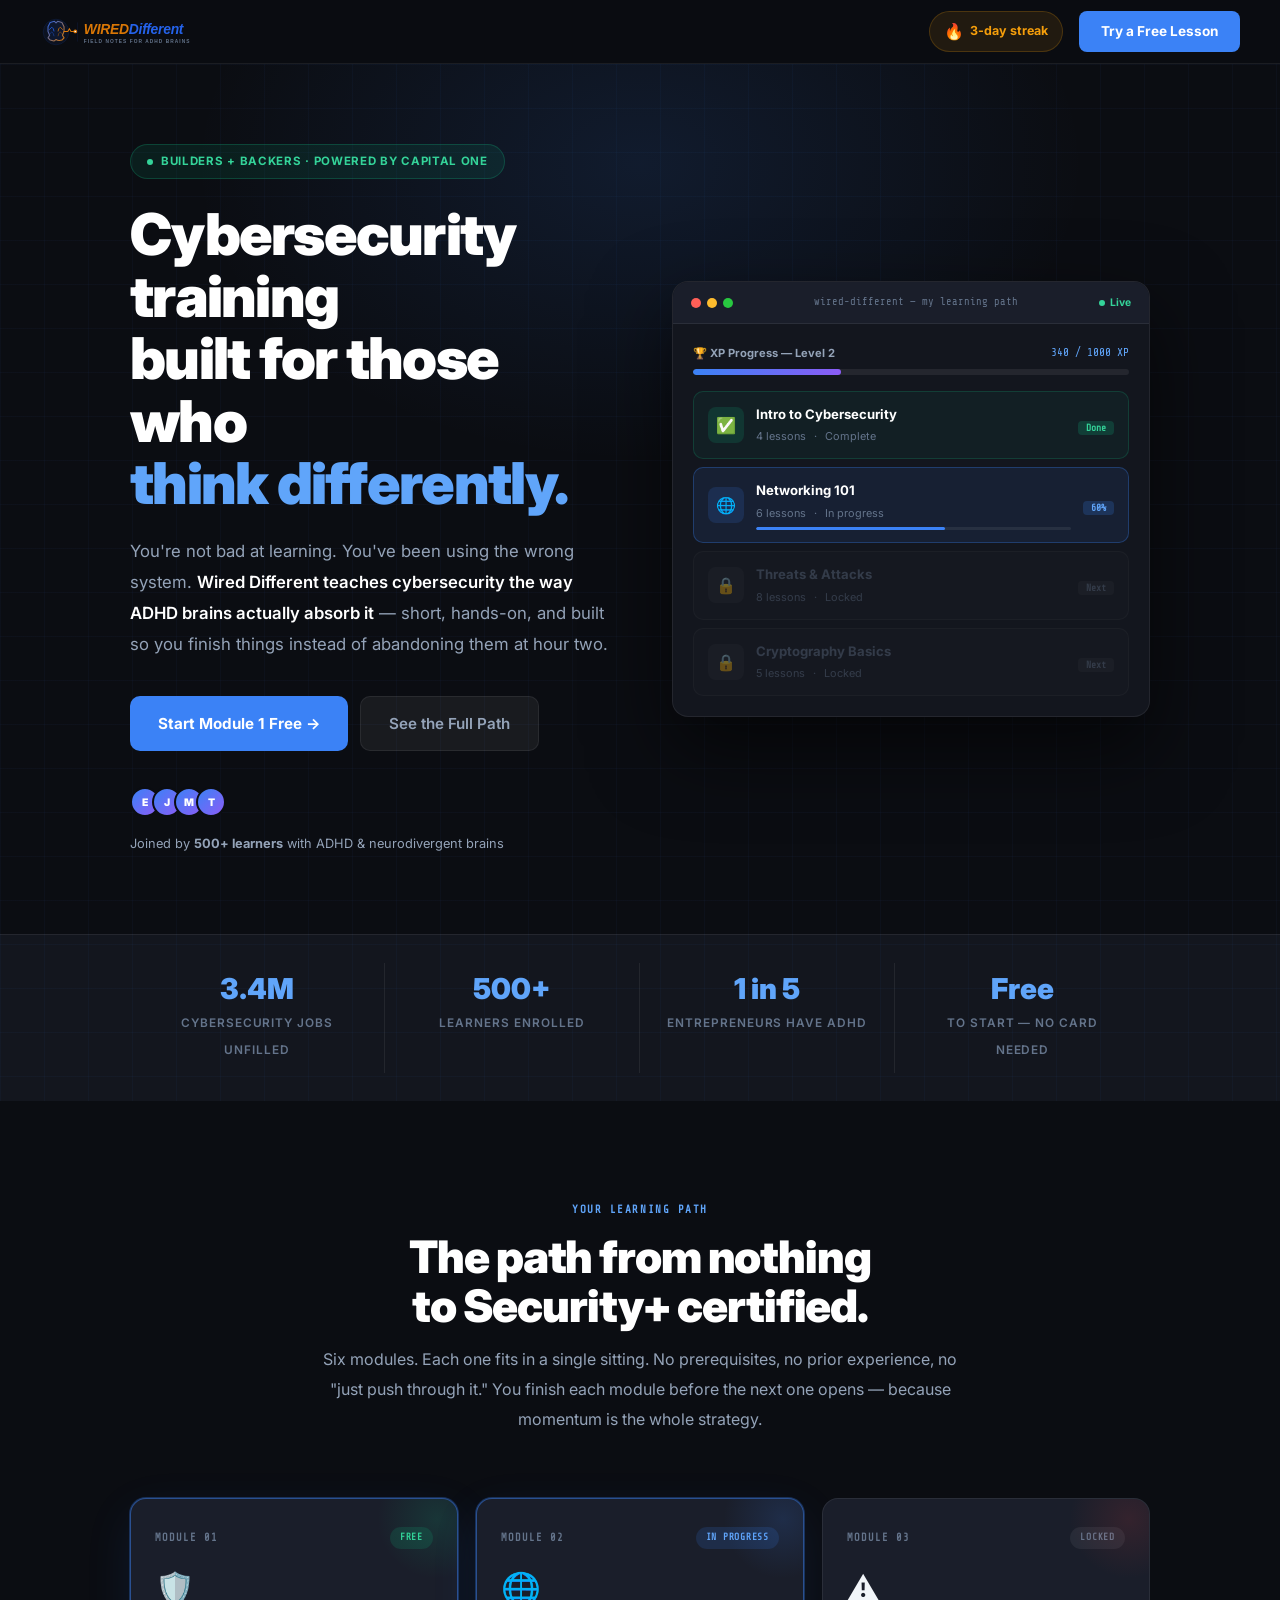
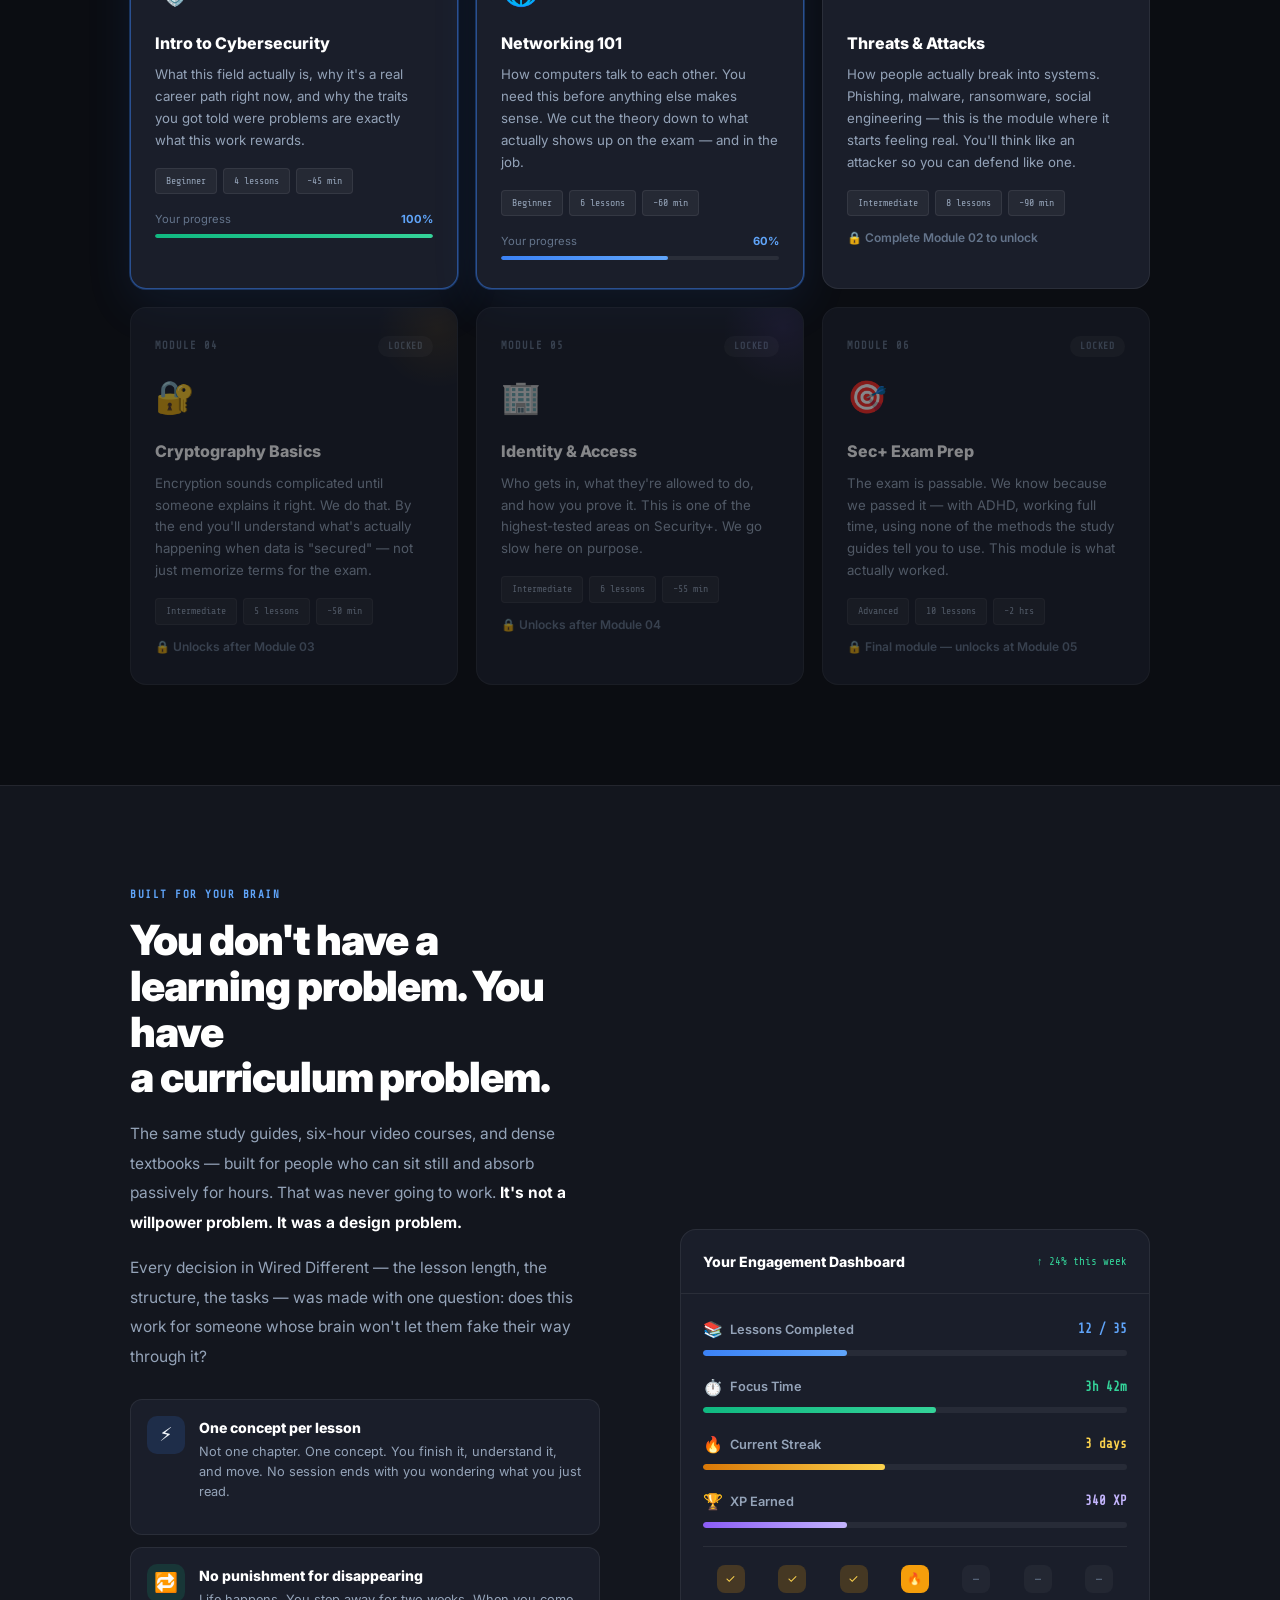
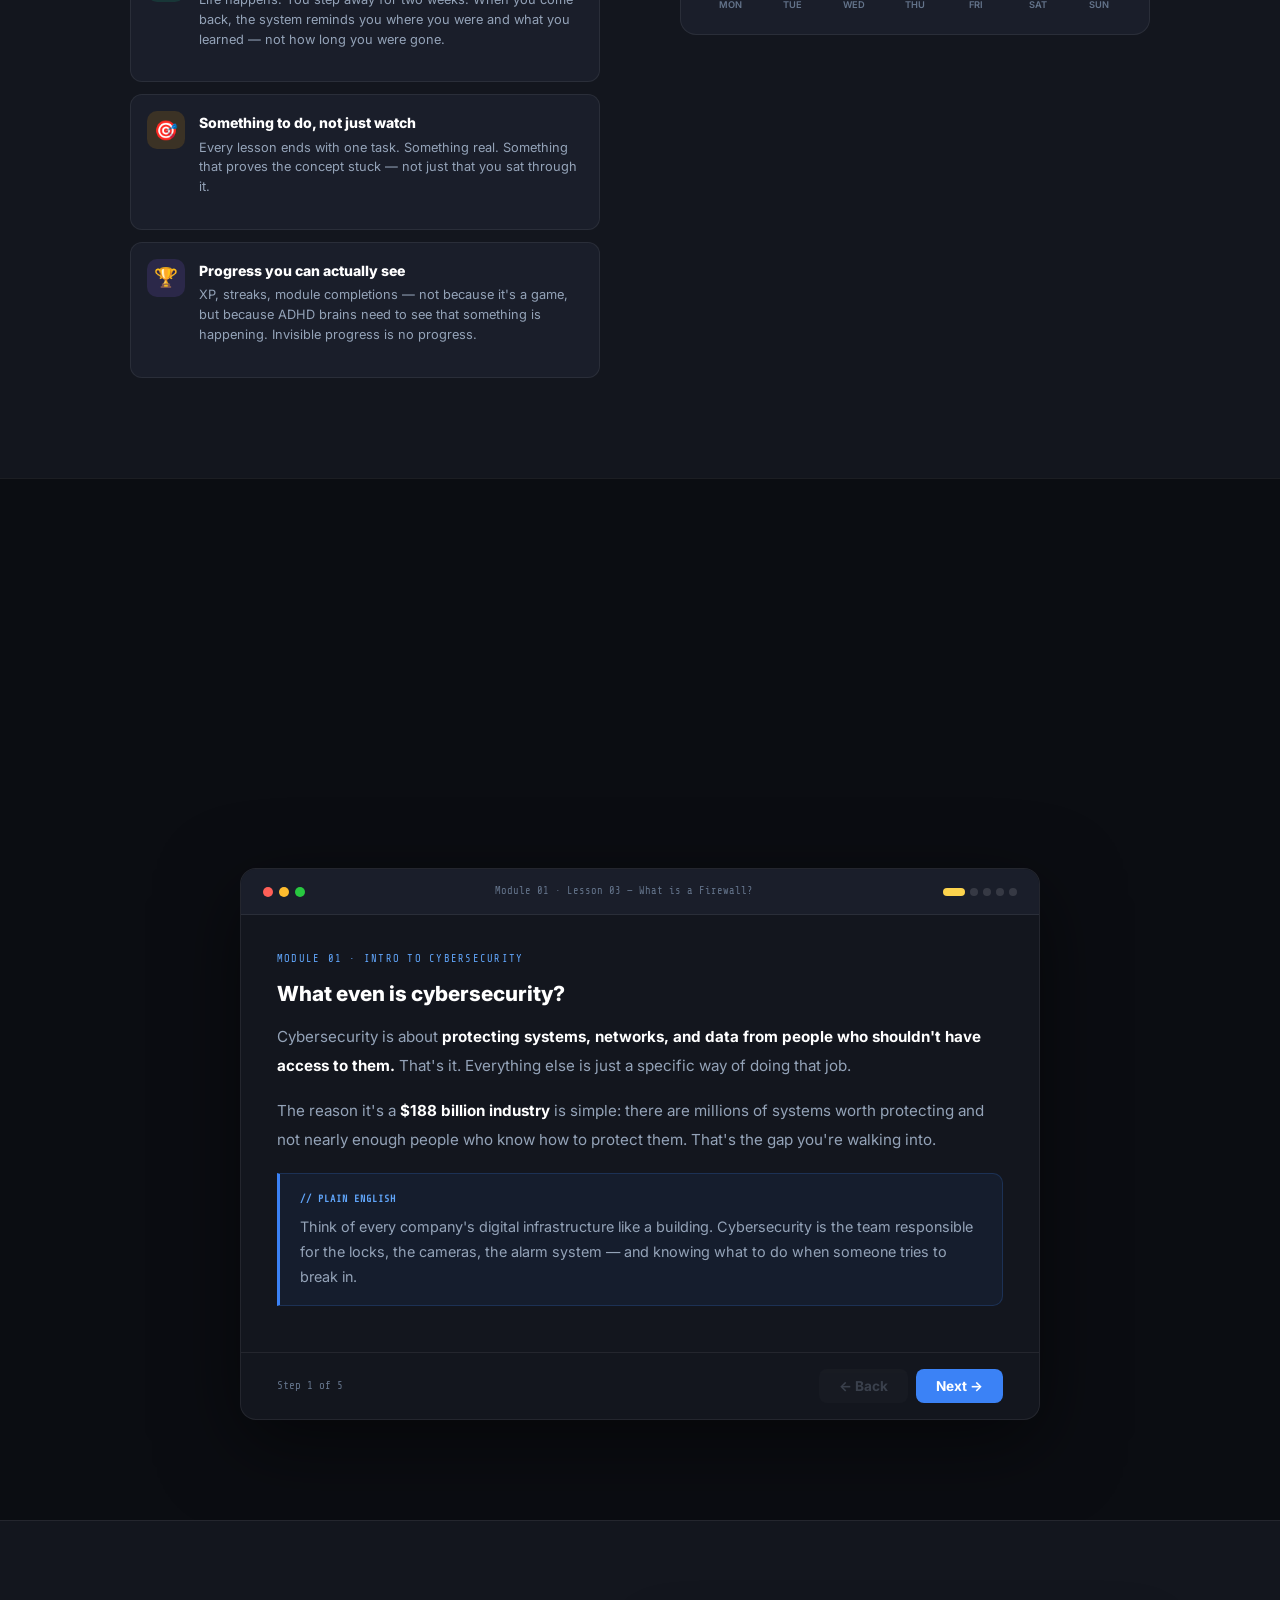
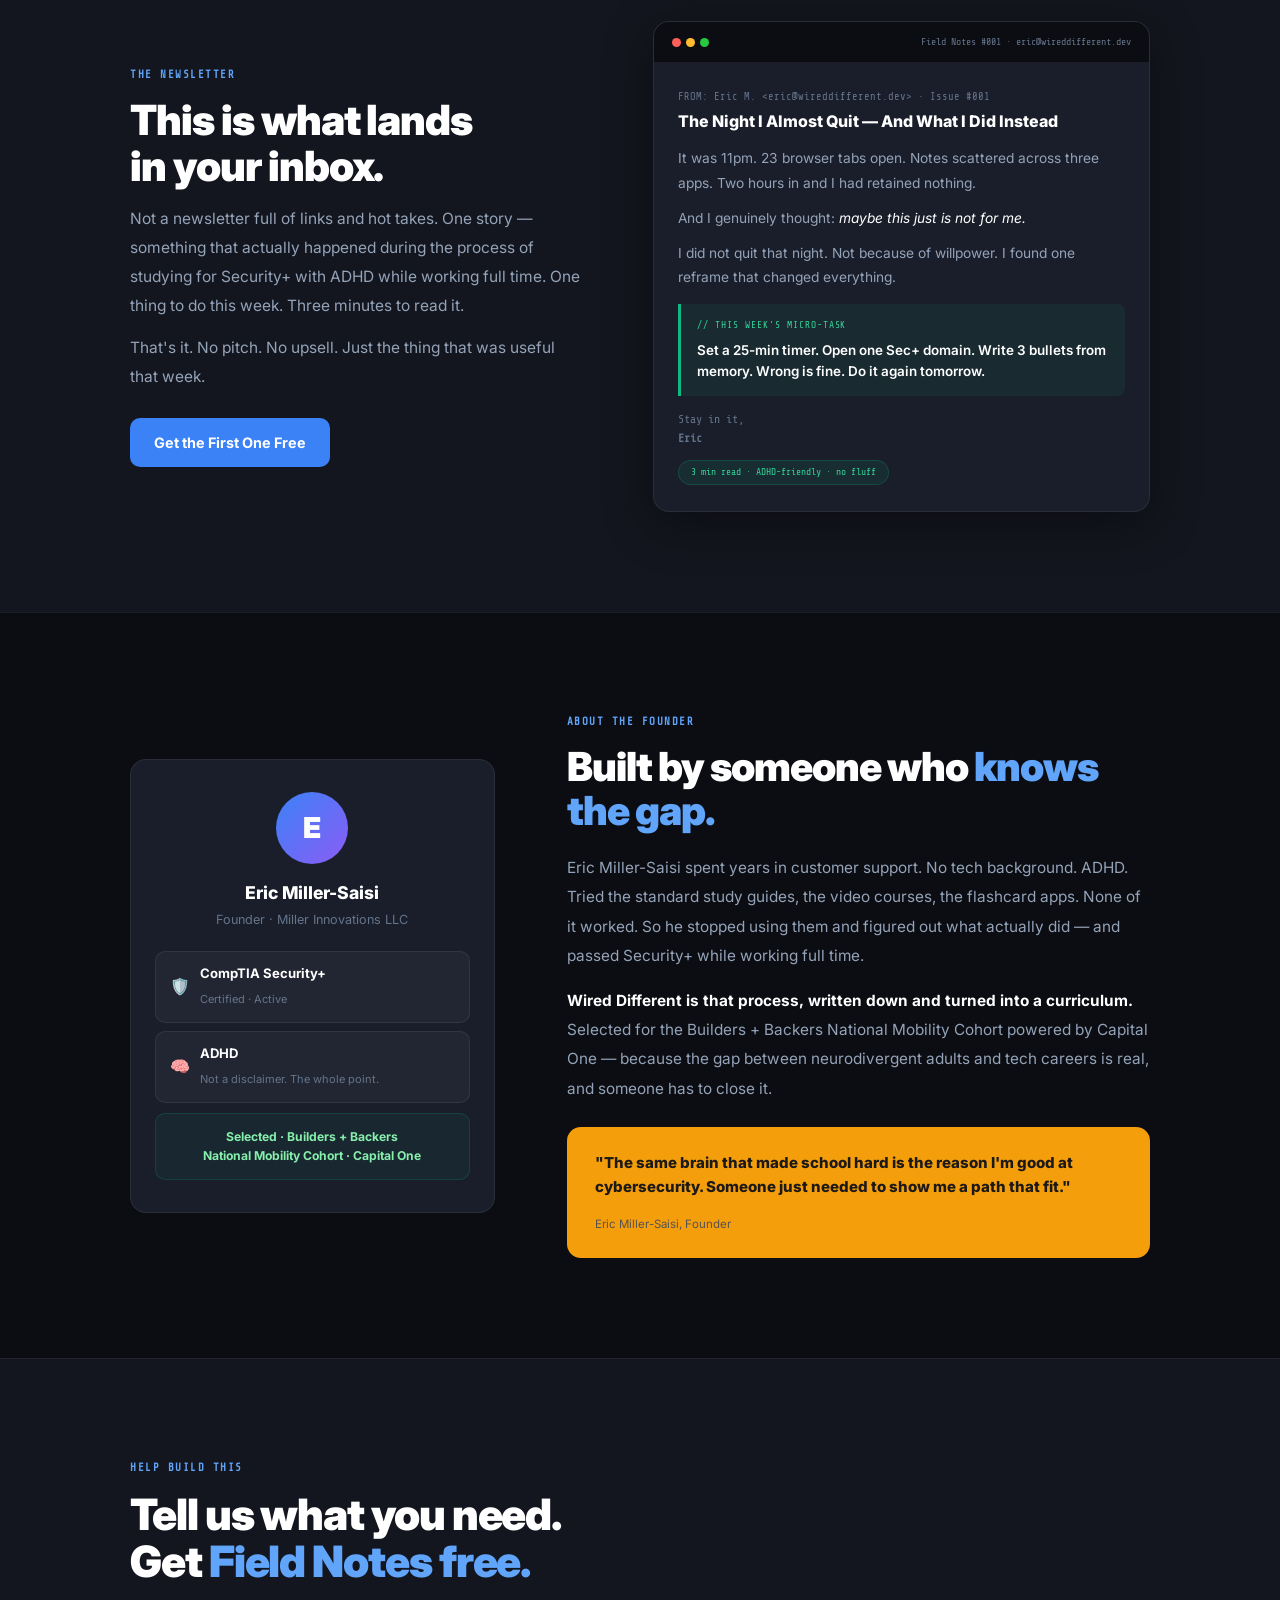
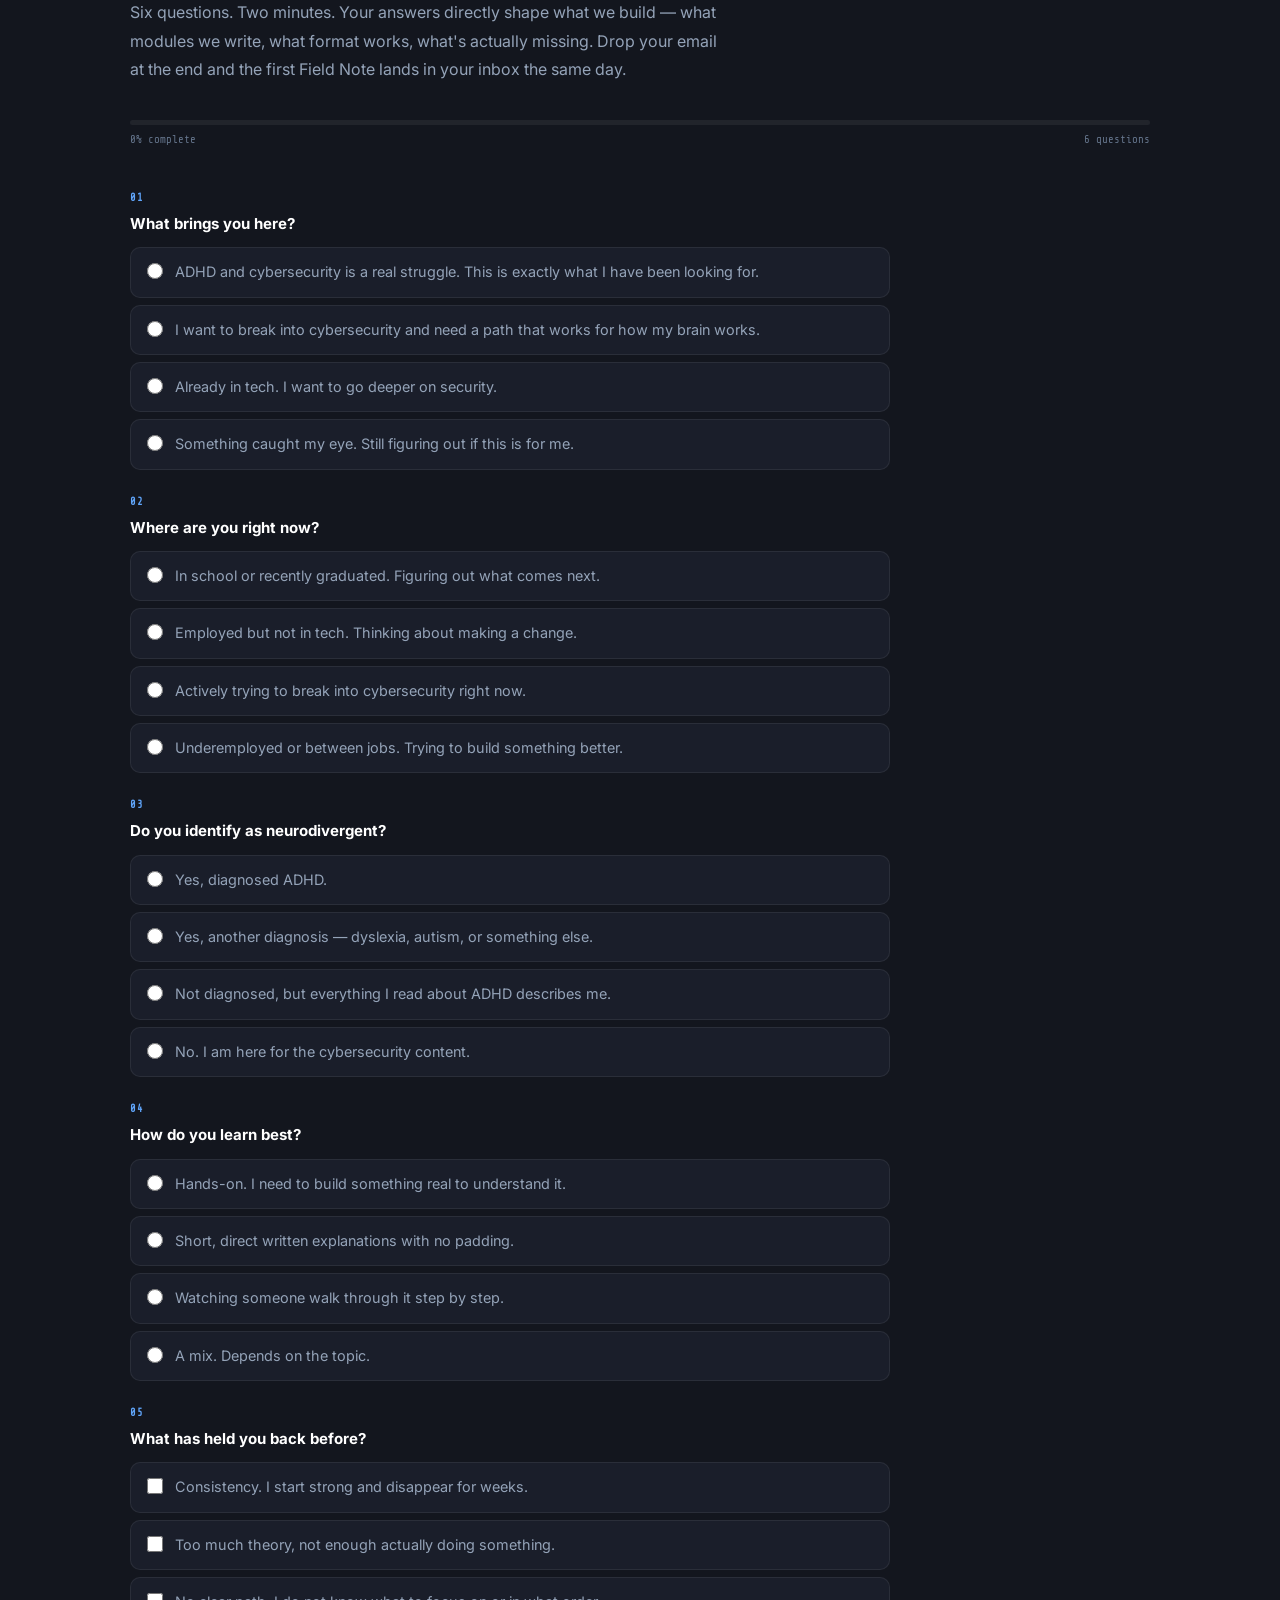
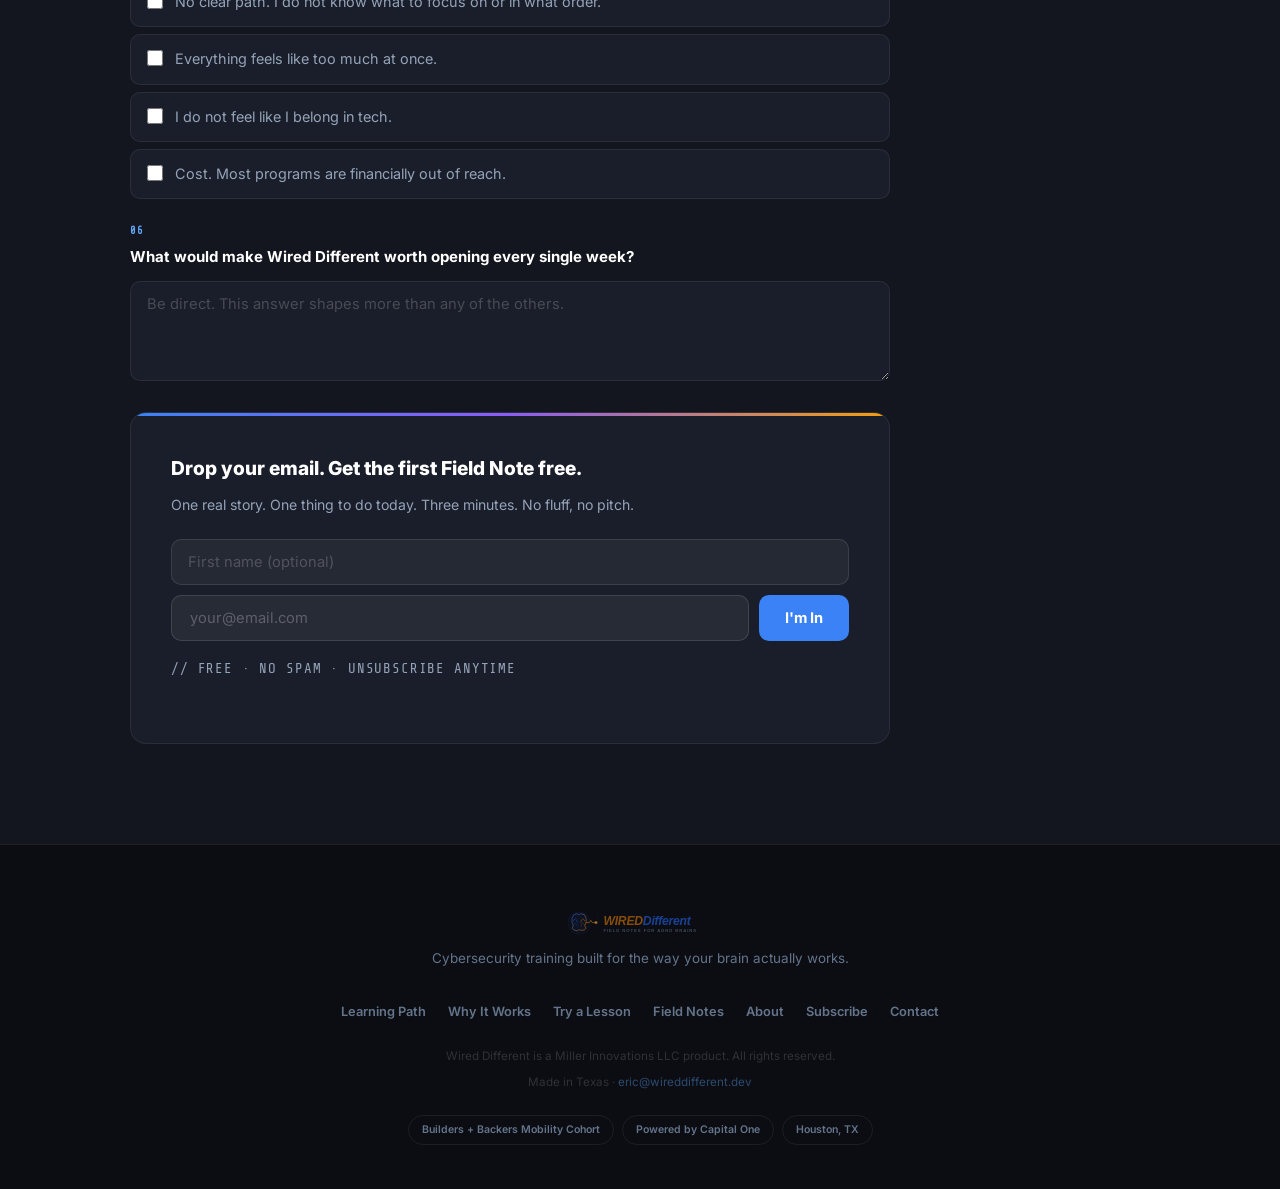
==== commit 6431fc2f: "Rewrite copy to be direct, human, and Eric's actual voice Removes AI-speak (dopamine-friendly, neuro" ====
--- a/index.html
+++ b/index.html
@@ -389,7 +389,7 @@
       <div class="hero-left">
         <div class="hero-badge reveal"><span class="dot"></span>Builders + Backers · Powered by Capital One</div>
         <h1 class="reveal">Cybersecurity training<br/>built for those who<br/><span class="hl">think differently.</span></h1>
-        <p class="hero-sub reveal d1"><strong>Wired Different helps neurodivergent adults break into cybersecurity</strong> through short lessons, real-world projects, and ADHD-friendly study systems — so you can build a career without burning out first.</p>
+        <p class="hero-sub reveal d1">You're not bad at learning. You've been using the wrong system. <strong>Wired Different teaches cybersecurity the way ADHD brains actually absorb it</strong> — short, hands-on, and built so you finish things instead of abandoning them at hour two.</p>
         <div class="hero-btns reveal d2">
           <a href="#trylesson" class="btn-primary">Start Module 1 Free →</a>
           <a href="#path" class="btn-ghost">See the Full Path</a>
@@ -476,8 +476,8 @@
   <div class="wrap">
     <div class="path-head">
       <span class="section-label reveal">Your Learning Path</span>
-      <h2 class="reveal">From zero to Security+.<br/>One module at a time.</h2>
-      <p class="reveal d1">No six-hour videos. No bloated study guides. Each module is scoped to a single sitting — designed so your brain can actually finish it and feel the win.</p>
+      <h2 class="reveal">The path from nothing<br/>to Security+ certified.</h2>
+      <p class="reveal d1">Six modules. Each one fits in a single sitting. No prerequisites, no prior experience, no "just push through it." You finish each module before the next one opens — because momentum is the whole strategy.</p>
     </div>
     <div class="path-grid">
       <div class="path-card active-card reveal">
@@ -485,7 +485,7 @@
         <div class="card-num">MODULE 01 <span class="card-status cs-free">Free</span></div>
         <span class="card-ico">🛡️</span>
         <h3>Intro to Cybersecurity</h3>
-        <p>What it is, why it matters, and why your ADHD brain is already wired for it. The foundation everything else builds on.</p>
+        <p>What this field actually is, why it's a real career path right now, and why the traits you got told were problems are exactly what this work rewards.</p>
         <div class="card-tags"><span class="ct">Beginner</span><span class="ct">4 lessons</span><span class="ct">~45 min</span></div>
         <div class="card-progress">
           <div class="cp-row"><span>Your progress</span><span>100%</span></div>
@@ -497,7 +497,7 @@
         <div class="card-num">MODULE 02 <span class="card-status cs-next">In Progress</span></div>
         <span class="card-ico">🌐</span>
         <h3>Networking 101</h3>
-        <p>How data moves. IP addresses, packets, ports, protocols — explained the way an ADHD brain actually absorbs it.</p>
+        <p>How computers talk to each other. You need this before anything else makes sense. We cut the theory down to what actually shows up on the exam — and in the job.</p>
         <div class="card-tags"><span class="ct">Beginner</span><span class="ct">6 lessons</span><span class="ct">~60 min</span></div>
         <div class="card-progress">
           <div class="cp-row"><span>Your progress</span><span>60%</span></div>
@@ -509,7 +509,7 @@
         <div class="card-num">MODULE 03 <span class="card-status cs-lock">Locked</span></div>
         <span class="card-ico">⚠️</span>
         <h3>Threats &amp; Attacks</h3>
-        <p>Malware, phishing, social engineering, ransomware — the full threat landscape and how defenders think about it.</p>
+        <p>How people actually break into systems. Phishing, malware, ransomware, social engineering — this is the module where it starts feeling real. You'll think like an attacker so you can defend like one.</p>
         <div class="card-tags"><span class="ct">Intermediate</span><span class="ct">8 lessons</span><span class="ct">~90 min</span></div>
         <div class="lock-msg">🔒 Complete Module 02 to unlock</div>
       </div>
@@ -518,7 +518,7 @@
         <div class="card-num">MODULE 04 <span class="card-status cs-lock">Locked</span></div>
         <span class="card-ico">🔐</span>
         <h3>Cryptography Basics</h3>
-        <p>Encryption, hashing, PKI, and certificates — broken down so the Security+ exam questions actually make sense.</p>
+        <p>Encryption sounds complicated until someone explains it right. We do that. By the end you'll understand what's actually happening when data is "secured" — not just memorize terms for the exam.</p>
         <div class="card-tags"><span class="ct">Intermediate</span><span class="ct">5 lessons</span><span class="ct">~50 min</span></div>
         <div class="lock-msg">🔒 Unlocks after Module 03</div>
       </div>
@@ -527,7 +527,7 @@
         <div class="card-num">MODULE 05 <span class="card-status cs-lock">Locked</span></div>
         <span class="card-ico">🏢</span>
         <h3>Identity &amp; Access</h3>
-        <p>Authentication, authorization, MFA, and IAM — controlling who gets in and what they can touch.</p>
+        <p>Who gets in, what they're allowed to do, and how you prove it. This is one of the highest-tested areas on Security+. We go slow here on purpose.</p>
         <div class="card-tags"><span class="ct">Intermediate</span><span class="ct">6 lessons</span><span class="ct">~55 min</span></div>
         <div class="lock-msg">🔒 Unlocks after Module 04</div>
       </div>
@@ -536,7 +536,7 @@
         <div class="card-num">MODULE 06 <span class="card-status cs-lock">Locked</span></div>
         <span class="card-ico">🎯</span>
         <h3>Sec+ Exam Prep</h3>
-        <p>Practice questions, timed drills, and memory techniques that work with ADHD — not against it.</p>
+        <p>The exam is passable. We know because we passed it — with ADHD, working full time, using none of the methods the study guides tell you to use. This module is what actually worked.</p>
         <div class="card-tags"><span class="ct">Advanced</span><span class="ct">10 lessons</span><span class="ct">~2 hrs</span></div>
         <div class="lock-msg">🔒 Final module — unlocks at Module 05</div>
       </div>
@@ -551,25 +551,25 @@
     <div class="why-layout">
       <div class="why-left">
         <span class="section-label reveal">Built for Your Brain</span>
-        <h2 class="reveal">ADHD isn't the obstacle.<br/>The wrong system is.</h2>
-        <p class="reveal d1">Traditional cybersecurity training was built for neurotypical learners — long lectures, dense textbooks, and six-hour video courses. <strong>That's not a content problem. It's a design problem.</strong></p>
-        <p class="reveal d2">Wired Different is built around how ADHD brains actually process and retain information. Short, scoped, hands-on — with built-in momentum.</p>
+        <h2 class="reveal">You don't have a<br/>learning problem. You have<br/>a curriculum problem.</h2>
+        <p class="reveal d1">The same study guides, six-hour video courses, and dense textbooks — built for people who can sit still and absorb passively for hours. That was never going to work. <strong>It's not a willpower problem. It was a design problem.</strong></p>
+        <p class="reveal d2">Every decision in Wired Different — the lesson length, the structure, the tasks — was made with one question: does this work for someone whose brain won't let them fake their way through it?</p>
         <div class="trait-list">
           <div class="trait reveal">
             <div class="trait-ico b">⚡</div>
-            <div><h4>Lessons under 15 minutes</h4><p>Scoped to a single concept. You finish every session — not just start it.</p></div>
+            <div><h4>One concept per lesson</h4><p>Not one chapter. One concept. You finish it, understand it, and move. No session ends with you wondering what you just read.</p></div>
           </div>
           <div class="trait reveal d1">
             <div class="trait-ico g">🔁</div>
-            <div><h4>Pickup where you left off</h4><p>No pressure. Your progress is saved. The system picks you back up, not punishes you for stepping away.</p></div>
+            <div><h4>No punishment for disappearing</h4><p>Life happens. You step away for two weeks. When you come back, the system reminds you where you were and what you learned — not how long you were gone.</p></div>
           </div>
           <div class="trait reveal d2">
             <div class="trait-ico y">🎯</div>
-            <div><h4>Micro-tasks, not marathons</h4><p>One real thing to do per lesson. Builds the habit of doing instead of just consuming content.</p></div>
+            <div><h4>Something to do, not just watch</h4><p>Every lesson ends with one task. Something real. Something that proves the concept stuck — not just that you sat through it.</p></div>
           </div>
           <div class="trait reveal d3">
             <div class="trait-ico p">🏆</div>
-            <div><h4>XP, streaks &amp; milestones</h4><p>Dopamine-friendly progress mechanics that reward showing up — not just finishing.</p></div>
+            <div><h4>Progress you can actually see</h4><p>XP, streaks, module completions — not because it's a game, but because ADHD brains need to see that something is happening. Invisible progress is no progress.</p></div>
           </div>
         </div>
       </div>
@@ -618,8 +618,8 @@
   <div class="wrap">
     <div class="tl-head reveal">
       <span class="section-label">Try It Free</span>
-      <h2>A real lesson. Right now.<br/>No signup required.</h2>
-      <p>This is exactly what Wired Different feels like — one concept, one analogy, one task. Three minutes and you walk away knowing something real.</p>
+      <h2>Don't take our word for it.<br/>Try a lesson right now.</h2>
+      <p>No account. No email. Just a real lesson — the same format, the same length, the same approach you'd get as a subscriber. See if it lands before you commit to anything.</p>
     </div>
     <div class="lesson-shell reveal d1">
       <div class="lesson-topbar">
@@ -707,8 +707,8 @@
       <div class="fn-copy">
         <span class="section-label reveal">The Newsletter</span>
         <h2 class="reveal">This is what lands<br/>in your inbox.</h2>
-        <p class="reveal d1">No motivational content. No fluff. One real story from someone who passed Security+ with ADHD while working full-time. One thing you can do today. Three minutes.</p>
-        <p class="reveal d2">That's a Field Note. One story. One micro-task. Nothing more.</p>
+        <p class="reveal d1">Not a newsletter full of links and hot takes. One story — something that actually happened during the process of studying for Security+ with ADHD while working full time. One thing to do this week. Three minutes to read it.</p>
+        <p class="reveal d2">That's it. No pitch. No upsell. Just the thing that was useful that week.</p>
         <a href="#survey" class="reveal d3">Get the First One Free</a>
       </div>
       <div class="fn-card reveal d2">
@@ -756,8 +756,8 @@
       <div class="about-copy">
         <span class="section-label reveal">About the Founder</span>
         <h2 class="reveal">Built by someone who <span class="hl">knows the gap.</span></h2>
-        <p class="reveal d1">Eric Miller-Saisi spent years in customer support before earning his CompTIA Security+ while working full-time — with ADHD, and without the study methods he was told to use. He threw them out and built his own.</p>
-        <p class="reveal d2"><strong>Wired Different is that method, built for everyone whose brain works the same way.</strong> Selected for the Builders + Backers National Mobility Cohort powered by Capital One, Wired Different is training a generation of neurodivergent adults for the careers the industry cannot fill.</p>
+        <p class="reveal d1">Eric Miller-Saisi spent years in customer support. No tech background. ADHD. Tried the standard study guides, the video courses, the flashcard apps. None of it worked. So he stopped using them and figured out what actually did — and passed Security+ while working full time.</p>
+        <p class="reveal d2"><strong>Wired Different is that process, written down and turned into a curriculum.</strong> Selected for the Builders + Backers National Mobility Cohort powered by Capital One — because the gap between neurodivergent adults and tech careers is real, and someone has to close it.</p>
         <div class="pullquote reveal d3">
           <p>"The same brain that made school hard is the reason I'm good at cybersecurity. Someone just needed to show me a path that fit."</p>
           <cite>Eric Miller-Saisi, Founder</cite>
@@ -772,8 +772,8 @@
 <section id="survey">
   <div class="wrap">
     <span class="section-label reveal">Help Build This</span>
-    <h2 class="reveal">Shape what gets built next.<br/>Get <span>Field Notes free.</span></h2>
-    <p class="sub reveal d1">Under 3 minutes. Every answer shapes what we build next. Drop your email at the end and the first Field Note lands in your inbox.</p>
+    <h2 class="reveal">Tell us what you need.<br/>Get <span>Field Notes free.</span></h2>
+    <p class="sub reveal d1">Six questions. Two minutes. Your answers directly shape what we build — what modules we write, what format works, what's actually missing. Drop your email at the end and the first Field Note lands in your inbox the same day.</p>
     <div class="survey-progress reveal">
       <div class="sp-track"><div class="sp-fill" id="sp-fill"></div></div>
       <div class="sp-label"><span id="sp-label-left">0% complete</span><span>6 questions</span></div>
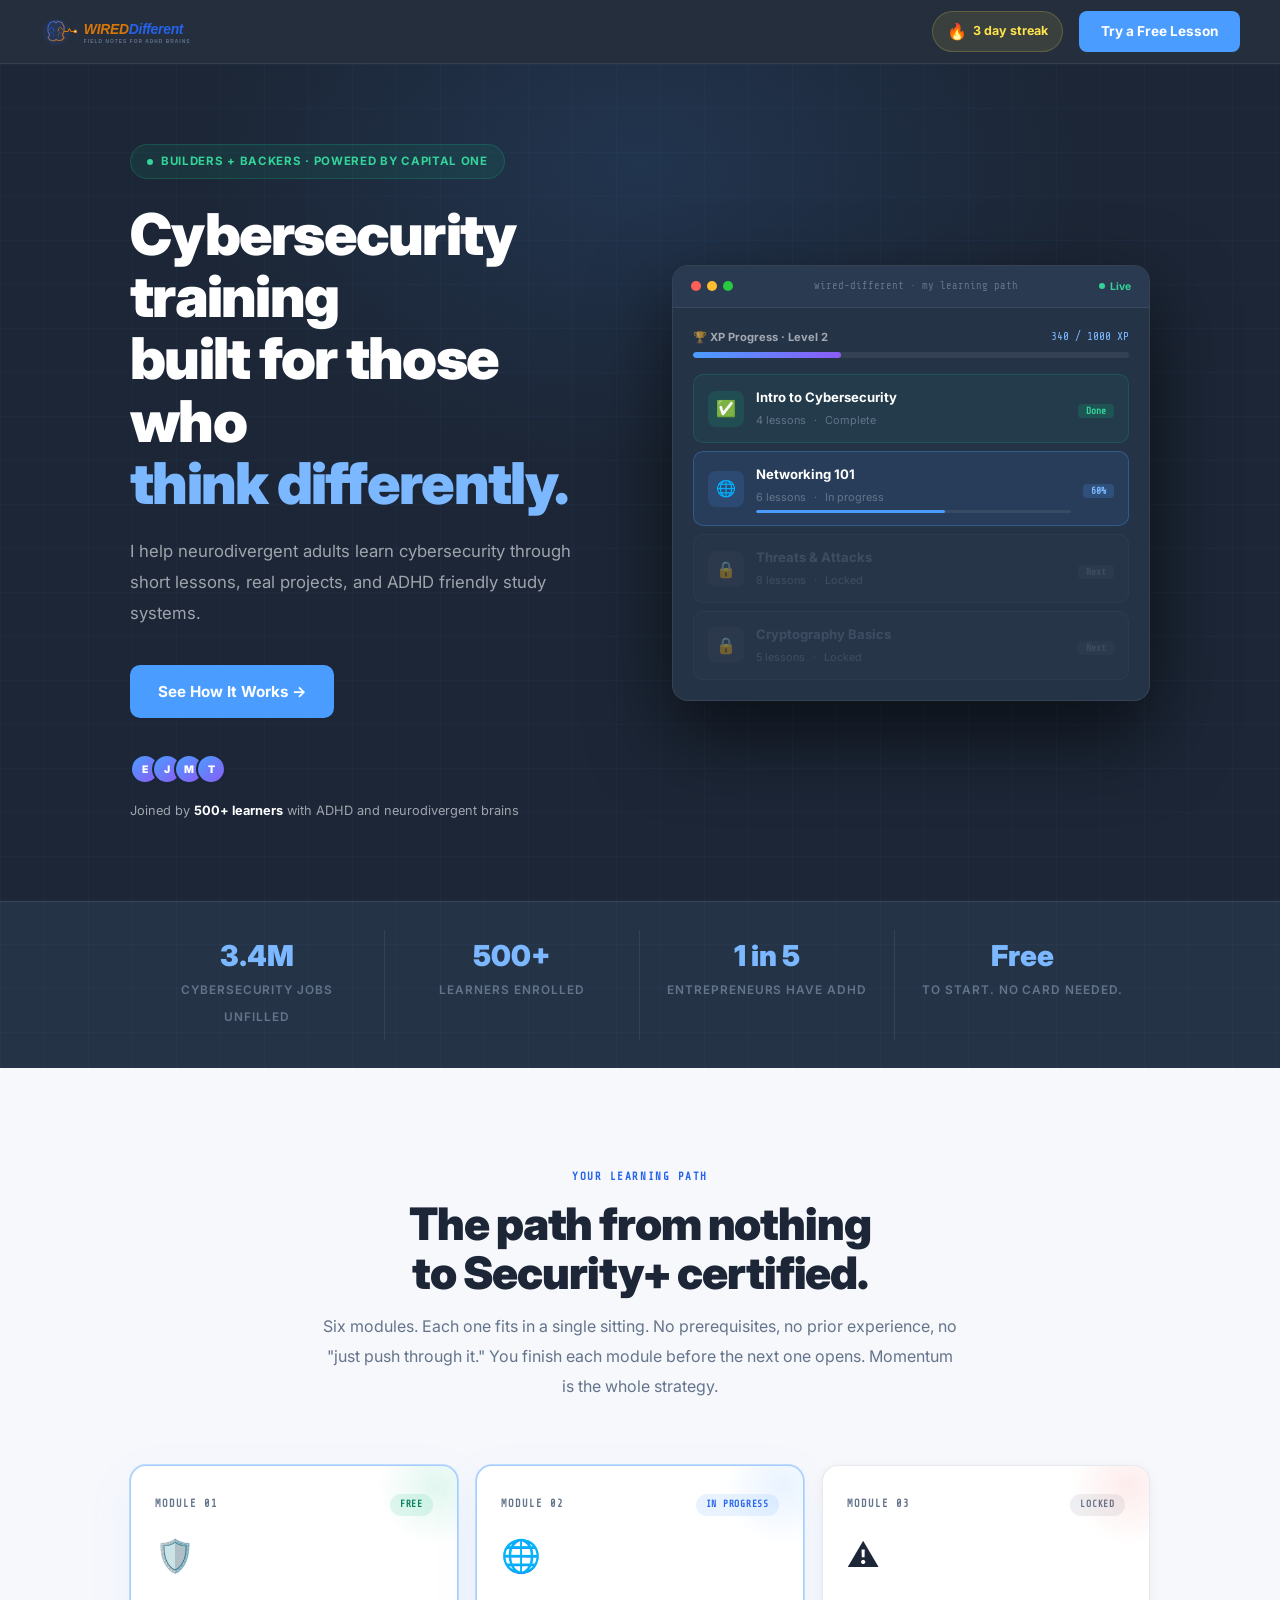
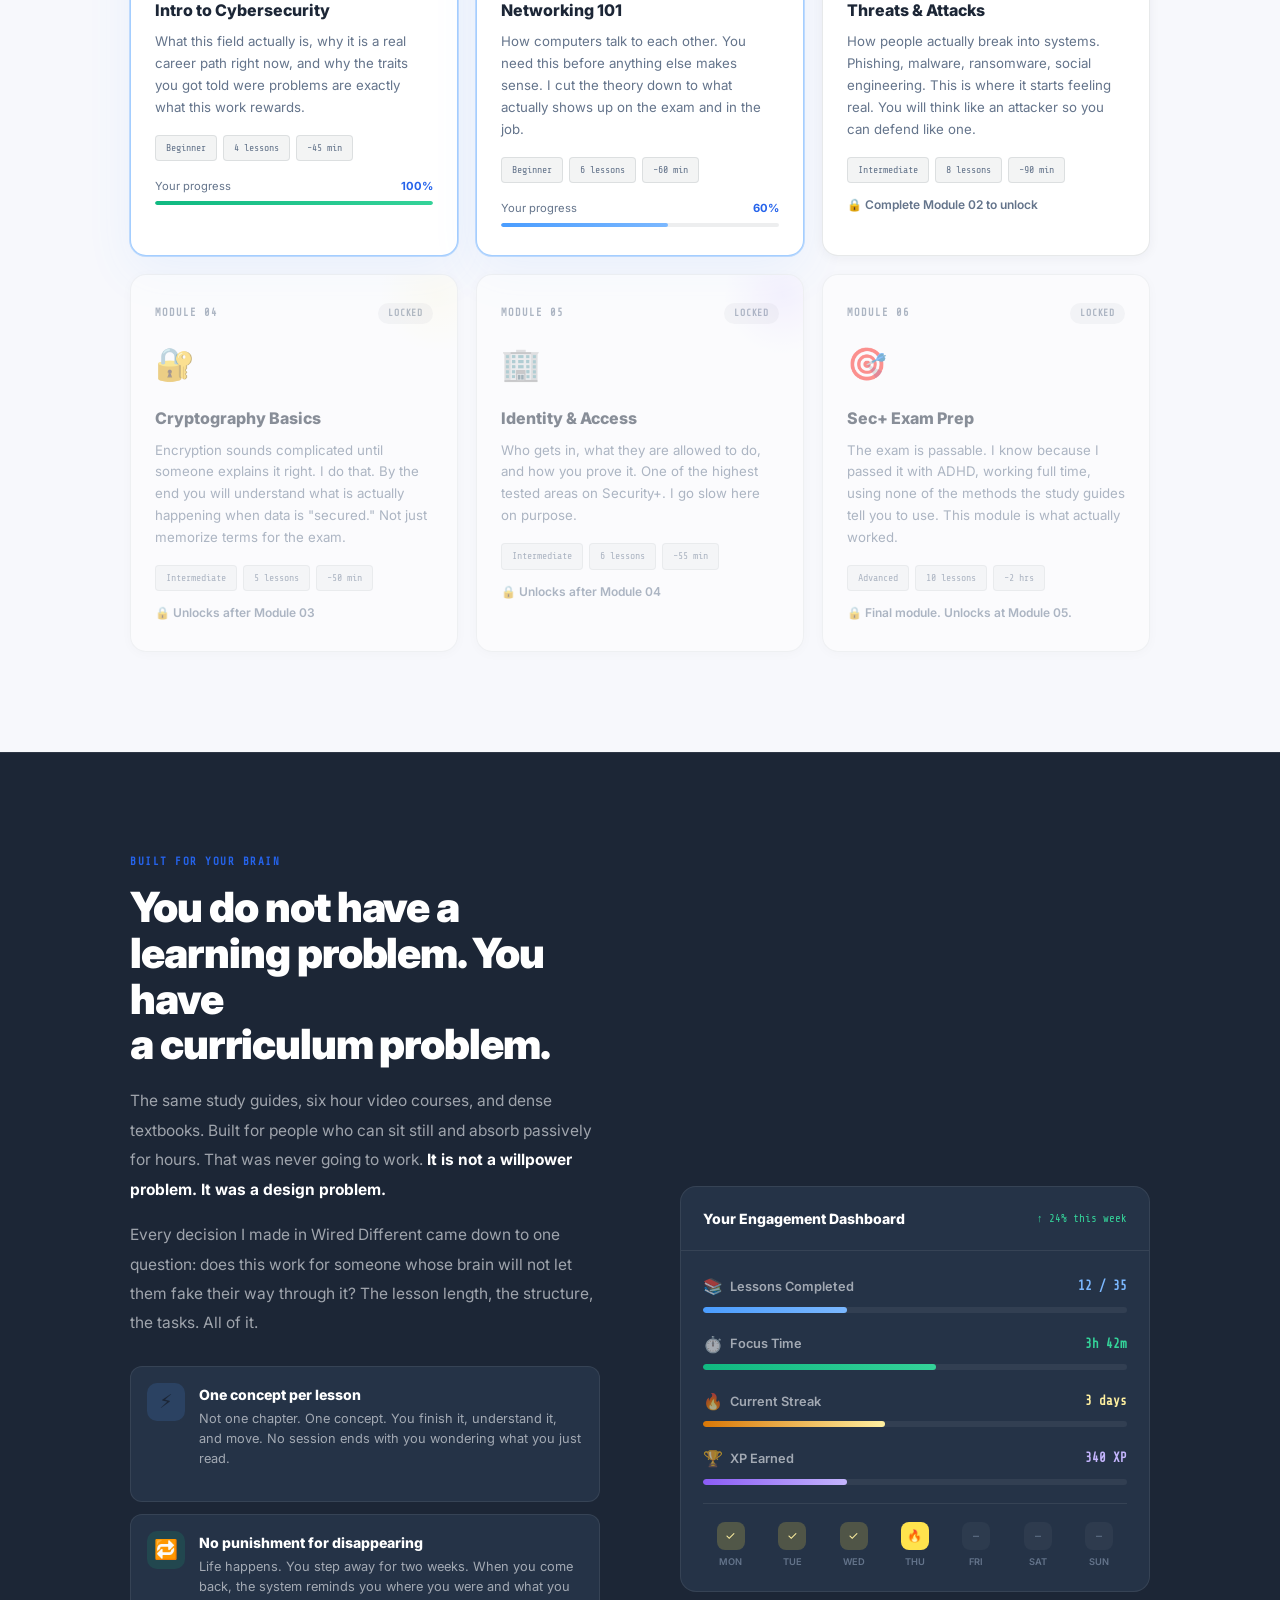
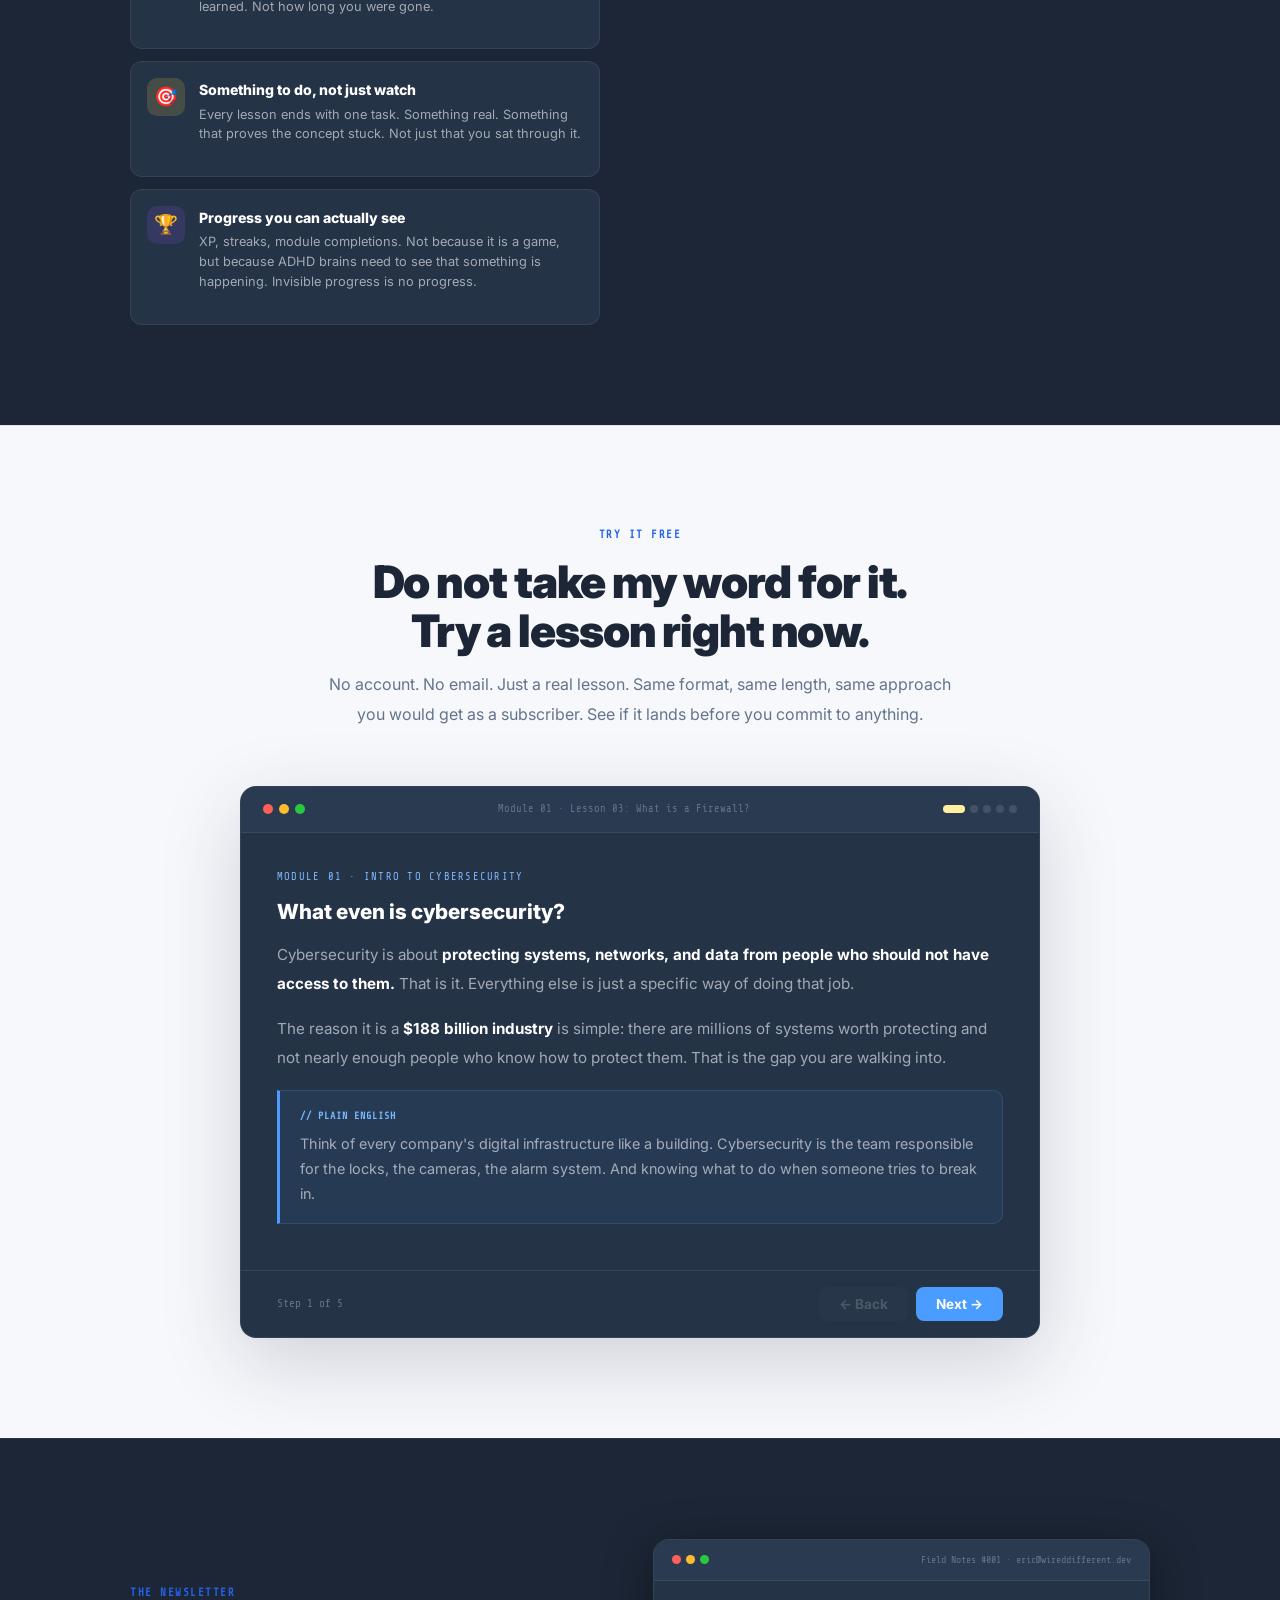
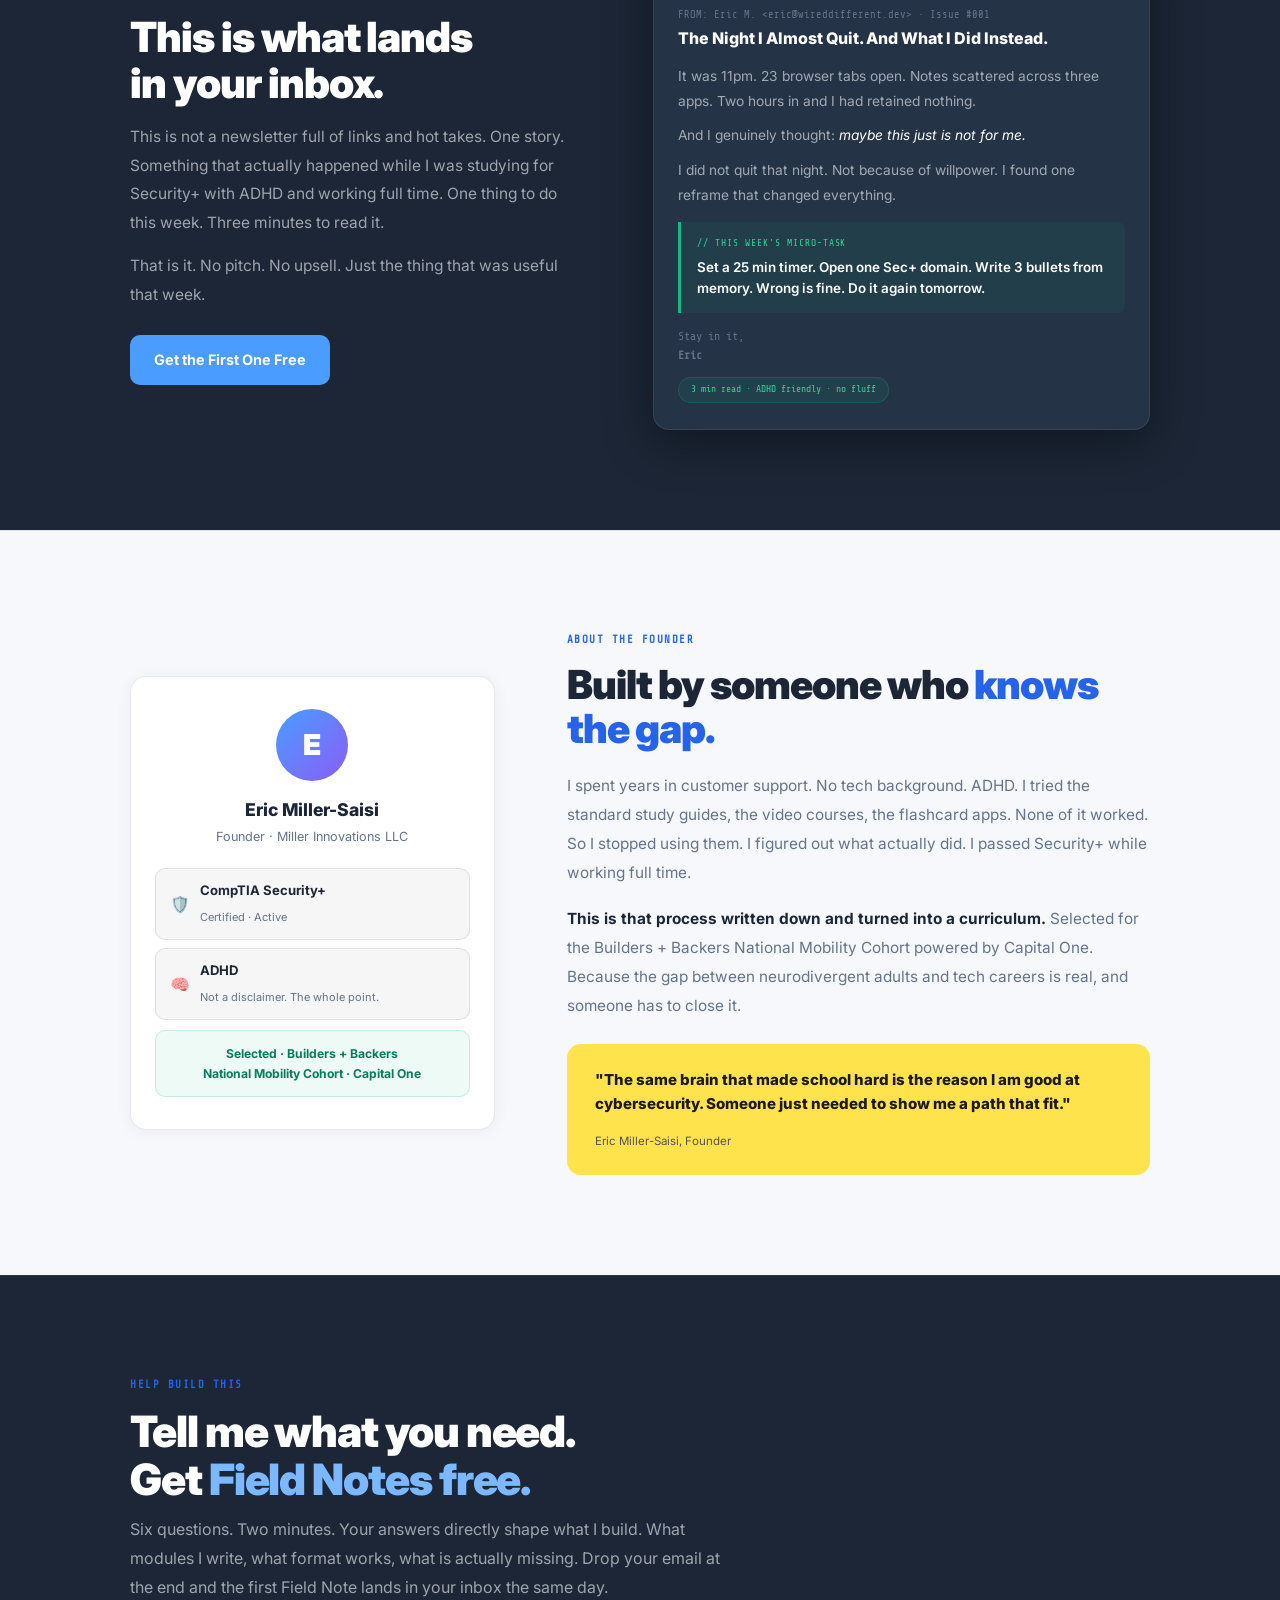
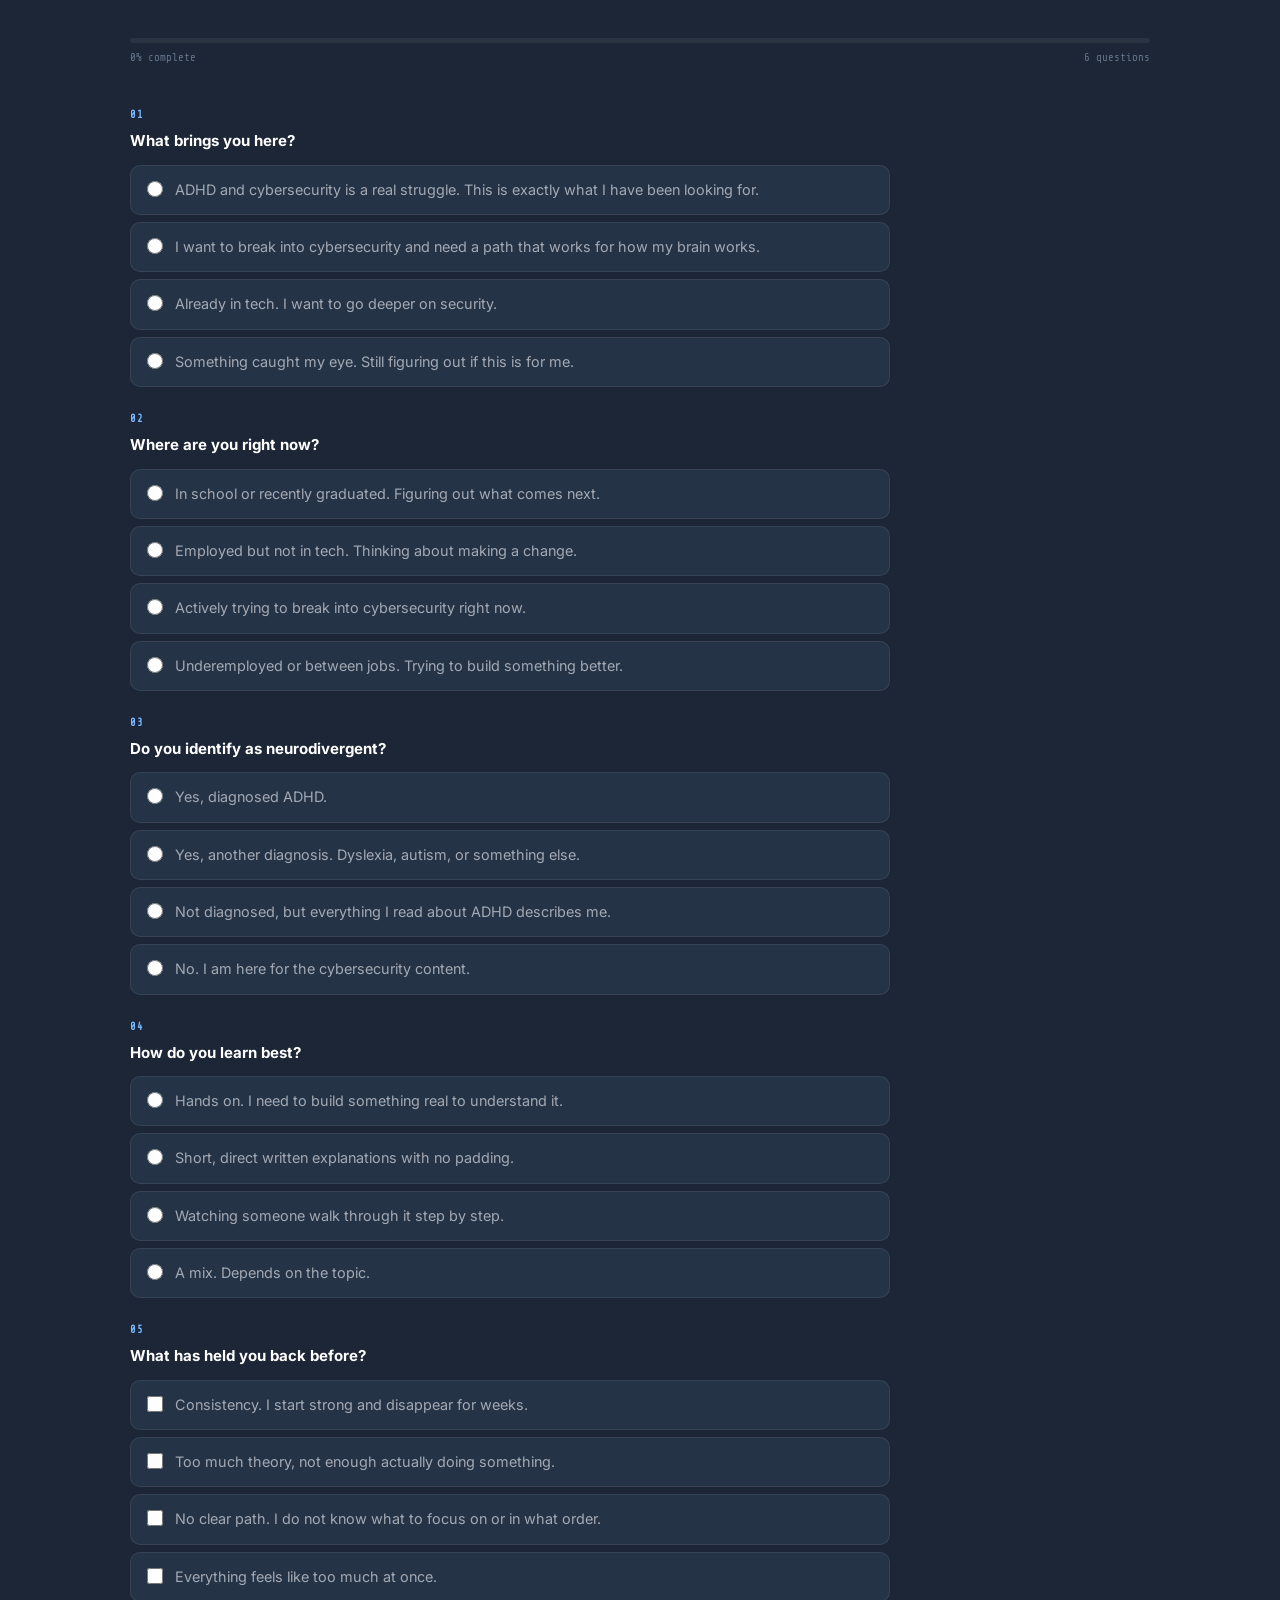
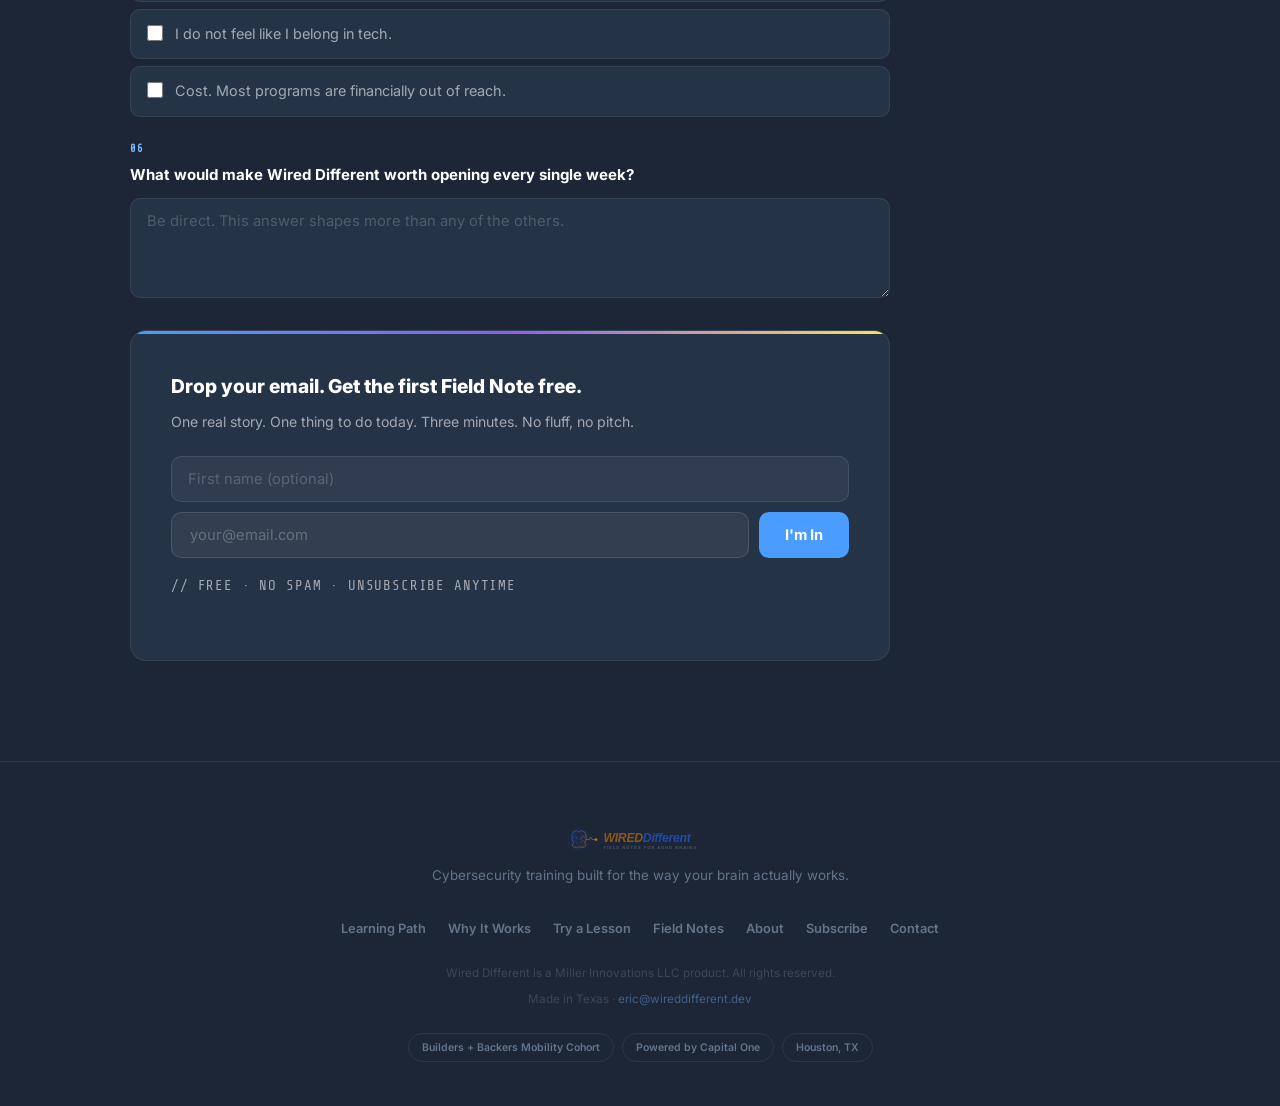
==== commit 6d8ee4b1: "Redesign colors, voice, and stakeholder clarity requirements - New color scheme: cream/navy alternat" ====
--- a/index.html
+++ b/index.html
@@ -3,86 +3,80 @@
 <head>
   <meta charset="UTF-8"/>
   <meta name="viewport" content="width=device-width, initial-scale=1.0"/>
-  <title>Wired Different — Cybersecurity Training for ADHD Brains</title>
-  <meta name="description" content="Wired Different helps neurodivergent adults learn cybersecurity through short lessons, real projects, and ADHD-friendly study systems."/>
+  <title>Wired Different | Cybersecurity Training for ADHD Brains</title>
+  <meta name="description" content="I help neurodivergent adults learn cybersecurity through short lessons, real projects, and ADHD friendly study systems."/>
   <style>
     @import url('https://fonts.googleapis.com/css2?family=Inter:wght@300;400;500;600;700;800;900&family=Share+Tech+Mono&display=swap');
     *,*::before,*::after{box-sizing:border-box;margin:0;padding:0}
     :root{
-      --bg:#0B0D12;
-      --surface:#13161E;
-      --card:#1A1E2A;
-      --border:rgba(255,255,255,.07);
-      --blue:#3B82F6;
-      --blue-lt:#60A5FA;
-      --blue-dk:#2563EB;
-      --yellow:#F59E0B;
-      --yellow-lt:#FCD34D;
+      --cream:#F7F8FC;
+      --navy:#1C2636;
+      --navy-lt:#253347;
+      --navy-card:#2A3A50;
+      --blue:#4A9DFF;
+      --blue-deep:#2563EB;
+      --blue-lt:#7BB8FF;
+      --yellow:#FFE34D;
+      --yellow-lt:#FFF0A0;
       --green:#10B981;
       --green-lt:#34D399;
       --purple:#8B5CF6;
       --red:#EF4444;
-      --text:#F1F5F9;
+      --border-light:rgba(28,38,54,.1);
+      --border-dark:rgba(255,255,255,.08);
       --dim:#64748B;
-      --dim2:#94A3B8;
+      --dim2:rgba(247,248,252,.6);
       --mono:'Share Tech Mono',monospace;
     }
     html{scroll-behavior:smooth}
-    body{font-family:'Inter',system-ui,sans-serif;background:var(--bg);color:var(--text);line-height:1.65;overflow-x:hidden}
+    body{font-family:'Inter',system-ui,sans-serif;background:var(--cream);color:var(--navy);line-height:1.65;overflow-x:hidden}
     .wrap{max-width:1100px;margin:0 auto;padding:0 40px}
     @media(max-width:600px){.wrap{padding:0 20px}}
 
-    /* Reveal */
     .reveal{opacity:0;transform:translateY(20px);transition:opacity .6s ease,transform .6s ease}
     .reveal.on{opacity:1;transform:none}
     .d1{transition-delay:.1s}.d2{transition-delay:.2s}.d3{transition-delay:.3s}.d4{transition-delay:.4s}
 
-    /* ── NAV ── */
-    nav{height:64px;padding:0 40px;display:flex;align-items:center;justify-content:space-between;position:sticky;top:0;z-index:200;background:rgba(11,13,18,.95);backdrop-filter:blur(20px);border-bottom:1px solid var(--border)}
+    /* NAV */
+    nav{height:64px;padding:0 40px;display:flex;align-items:center;justify-content:space-between;position:sticky;top:0;z-index:200;background:rgba(28,38,54,.96);backdrop-filter:blur(20px);border-bottom:1px solid var(--border-dark)}
     @media(max-width:600px){nav{padding:0 20px}}
     .nav-logo{display:flex;align-items:center;gap:10px;text-decoration:none}
     .nav-logo img{height:32px}
     .nav-logo-txt{font-size:.95rem;font-weight:800;color:#fff;display:none}
     .nav-logo-txt span{color:var(--blue-lt)}
     .nav-right{display:flex;align-items:center;gap:16px}
-    .nav-streak{display:flex;align-items:center;gap:6px;font-size:.78rem;font-weight:700;color:var(--yellow);background:rgba(245,158,11,.1);border:1px solid rgba(245,158,11,.2);padding:6px 14px;border-radius:50px}
+    .nav-streak{display:flex;align-items:center;gap:6px;font-size:.78rem;font-weight:700;color:var(--yellow);background:rgba(255,227,77,.1);border:1px solid rgba(255,227,77,.2);padding:6px 14px;border-radius:50px}
     .nav-streak span{font-size:1rem}
     @media(max-width:500px){.nav-streak{display:none}}
     .nav-cta{background:var(--blue);color:#fff;padding:9px 22px;border-radius:8px;font-weight:700;font-size:.85rem;text-decoration:none;transition:background .2s}
-    .nav-cta:hover{background:var(--blue-dk)}
-
-    /* ── HERO ── */
-    #hero{position:relative;overflow:hidden;padding:80px 0 0;background:var(--bg)}
-    .hero-glow{position:absolute;top:-200px;left:50%;transform:translateX(-50%);width:900px;height:600px;background:radial-gradient(ellipse,rgba(59,130,246,.12) 0%,transparent 70%);pointer-events:none}
-    .hero-grid-bg{position:absolute;inset:0;background-image:linear-gradient(rgba(59,130,246,.04) 1px,transparent 1px),linear-gradient(90deg,rgba(59,130,246,.04) 1px,transparent 1px);background-size:44px 44px;pointer-events:none}
-
-    .hero-inner{position:relative;z-index:1;display:grid;grid-template-columns:1fr 1fr;gap:64px;align-items:center;padding-bottom:0}
+    .nav-cta:hover{background:var(--blue-deep)}
+
+    /* HERO - dark */
+    #hero{position:relative;overflow:hidden;padding:80px 0 0;background:var(--navy)}
+    .hero-glow{position:absolute;top:-200px;left:50%;transform:translateX(-50%);width:900px;height:600px;background:radial-gradient(ellipse,rgba(74,157,255,.12) 0%,transparent 70%);pointer-events:none}
+    .hero-grid-bg{position:absolute;inset:0;background-image:linear-gradient(rgba(74,157,255,.04) 1px,transparent 1px),linear-gradient(90deg,rgba(74,157,255,.04) 1px,transparent 1px);background-size:44px 44px;pointer-events:none}
+    .hero-inner{position:relative;z-index:1;display:grid;grid-template-columns:1fr 1fr;gap:64px;align-items:center}
     @media(max-width:820px){.hero-inner{grid-template-columns:1fr;gap:48px}}
-
     .hero-badge{display:inline-flex;align-items:center;gap:8px;background:rgba(16,185,129,.1);border:1px solid rgba(16,185,129,.25);padding:7px 16px;border-radius:50px;font-size:.72rem;font-weight:700;color:var(--green-lt);letter-spacing:.06em;text-transform:uppercase;margin-bottom:24px}
     .hero-badge .dot{width:6px;height:6px;border-radius:50%;background:var(--green-lt);animation:pulse 2s infinite}
     @keyframes pulse{0%,100%{opacity:1;box-shadow:0 0 6px var(--green-lt)}50%{opacity:.3;box-shadow:none}}
-
     .hero-left h1{font-size:clamp(2.4rem,4.5vw,3.6rem);font-weight:900;line-height:1.08;letter-spacing:-.03em;color:#fff;margin-bottom:22px}
     .hero-left h1 .hl{color:var(--blue-lt)}
     .hero-sub{font-size:1.05rem;color:var(--dim2);line-height:1.85;margin-bottom:36px;max-width:480px}
     .hero-sub strong{color:#fff;font-weight:600}
-
     .hero-btns{display:flex;gap:12px;flex-wrap:wrap;margin-bottom:36px}
     .btn-primary{background:var(--blue);color:#fff;padding:14px 28px;border-radius:10px;font-weight:700;font-size:.95rem;text-decoration:none;transition:all .2s;border:none;cursor:pointer;display:inline-flex;align-items:center;gap:8px}
-    .btn-primary:hover{background:var(--blue-dk);transform:translateY(-2px);box-shadow:0 8px 28px rgba(59,130,246,.35)}
-    .btn-ghost{background:rgba(255,255,255,.06);color:var(--dim2);padding:14px 28px;border-radius:10px;font-weight:600;font-size:.95rem;text-decoration:none;border:1px solid var(--border);transition:all .2s;display:inline-flex;align-items:center;gap:8px}
-    .btn-ghost:hover{background:rgba(255,255,255,.1);color:#fff}
-
+    .btn-primary:hover{background:var(--blue-deep);transform:translateY(-2px);box-shadow:0 8px 28px rgba(74,157,255,.35)}
     .hero-proof{display:flex;align-items:center;gap:16px;flex-wrap:wrap}
     .proof-avatars{display:flex}
-    .proof-avatar{width:30px;height:30px;border-radius:50%;border:2px solid var(--bg);background:linear-gradient(135deg,var(--blue),var(--purple));margin-left:-8px;display:flex;align-items:center;justify-content:center;font-size:.65rem;font-weight:900;color:#fff}
+    .proof-avatar{width:30px;height:30px;border-radius:50%;border:2px solid var(--navy);background:linear-gradient(135deg,var(--blue),var(--purple));margin-left:-8px;display:flex;align-items:center;justify-content:center;font-size:.65rem;font-weight:900;color:#fff}
     .proof-avatar:first-child{margin-left:0}
-    .proof-text{font-size:.8rem;color:var(--dim2)}<br/>.proof-text strong{color:#fff}
-
-    /* Hero right: LMS dashboard preview */
-    .hero-dashboard{background:var(--surface);border:1px solid var(--border);border-radius:16px;overflow:hidden;box-shadow:0 32px 80px rgba(0,0,0,.6)}
-    .hd-topbar{background:var(--card);padding:12px 18px;border-bottom:1px solid var(--border);display:flex;align-items:center;justify-content:space-between}
+    .proof-text{font-size:.8rem;color:var(--dim2)}
+    .proof-text strong{color:#fff}
+
+    /* Dashboard widget */
+    .hero-dashboard{background:var(--navy-lt);border:1px solid var(--border-dark);border-radius:16px;overflow:hidden;box-shadow:0 32px 80px rgba(0,0,0,.6)}
+    .hd-topbar{background:var(--navy-card);padding:12px 18px;border-bottom:1px solid var(--border-dark);display:flex;align-items:center;justify-content:space-between}
     .hd-dots{display:flex;gap:6px}
     .hd-dots span{width:10px;height:10px;border-radius:50%}
     .hdd-r{background:#FF5F57}.hdd-y{background:#FEBC2E}.hdd-g{background:#28C840}
@@ -97,98 +91,91 @@
     .xp-fill{height:100%;width:34%;background:linear-gradient(90deg,var(--blue),var(--purple));border-radius:6px;animation:xpLoad 1.4s cubic-bezier(.26,1.4,.46,.98) both .8s}
     @keyframes xpLoad{from{width:0}to{width:34%}}
     .hd-modules{display:flex;flex-direction:column;gap:8px}
-    .hd-mod{display:flex;align-items:center;gap:12px;padding:12px 14px;border-radius:10px;background:rgba(255,255,255,.03);border:1px solid var(--border);transition:all .2s;cursor:pointer}
-    .hd-mod.active{background:rgba(59,130,246,.1);border-color:rgba(59,130,246,.3)}
+    .hd-mod{display:flex;align-items:center;gap:12px;padding:12px 14px;border-radius:10px;background:rgba(255,255,255,.03);border:1px solid var(--border-dark);cursor:pointer}
+    .hd-mod.active{background:rgba(74,157,255,.1);border-color:rgba(74,157,255,.3)}
     .hd-mod.done{background:rgba(16,185,129,.06);border-color:rgba(16,185,129,.2)}
     .hd-mod.locked{opacity:.4}
     .mod-ico{width:36px;height:36px;border-radius:8px;display:flex;align-items:center;justify-content:center;font-size:1rem;flex-shrink:0}
-    .mod-ico.blue{background:rgba(59,130,246,.15)}
+    .mod-ico.blue{background:rgba(74,157,255,.15)}
     .mod-ico.green{background:rgba(16,185,129,.15)}
     .mod-ico.gray{background:rgba(255,255,255,.05)}
-    .mod-ico.purple{background:rgba(139,92,246,.15)}
     .mod-info{flex:1;min-width:0}
     .mod-name{font-size:.82rem;font-weight:700;color:#fff;margin-bottom:3px}
     .hd-mod.locked .mod-name{color:var(--dim)}
     .mod-meta{font-size:.68rem;color:var(--dim);display:flex;gap:8px}
     .mod-tag{font-family:var(--mono);font-size:.6rem;font-weight:700;padding:2px 8px;border-radius:4px;white-space:nowrap}
-    .tag-active{background:rgba(59,130,246,.2);color:var(--blue-lt)}
+    .tag-active{background:rgba(74,157,255,.2);color:var(--blue-lt)}
     .tag-done{background:rgba(16,185,129,.2);color:var(--green-lt)}
     .tag-lock{background:rgba(255,255,255,.06);color:var(--dim)}
-    .mod-prog{width:48px;text-align:right;flex-shrink:0}
     .mod-prog-bar{height:3px;background:rgba(255,255,255,.07);border-radius:3px;overflow:hidden;margin-top:4px}
     .mod-prog-fill{height:100%;border-radius:3px;background:var(--blue)}
 
-    /* Hero bottom strip */
-    .hero-strip{background:var(--surface);border-top:1px solid var(--border);margin-top:80px;padding:28px 0}
-    .strip-inner{display:grid;grid-template-columns:repeat(4,1fr);gap:0;max-width:1100px;margin:0 auto;padding:0 40px}
+    /* Strip */
+    .hero-strip{background:var(--navy-lt);border-top:1px solid var(--border-dark);margin-top:80px;padding:28px 0}
+    .strip-inner{display:grid;grid-template-columns:repeat(4,1fr);max-width:1100px;margin:0 auto;padding:0 40px}
     @media(max-width:700px){.strip-inner{grid-template-columns:repeat(2,1fr)}}
-    @media(max-width:400px){.strip-inner{grid-template-columns:1fr}}
-    .strip-stat{padding:12px 24px;border-right:1px solid var(--border);text-align:center}
+    .strip-stat{padding:12px 24px;border-right:1px solid var(--border-dark);text-align:center}
     .strip-stat:last-child{border-right:none}
     .strip-n{font-size:1.8rem;font-weight:900;color:var(--blue-lt);display:block;line-height:1;margin-bottom:4px}
     .strip-l{font-size:.74rem;color:var(--dim);text-transform:uppercase;letter-spacing:.08em;font-weight:600}
 
-    /* ── LEARNING PATH ── */
-    #path{padding:100px 0;background:var(--bg)}
+    /* LEARNING PATH - light */
+    #path{padding:100px 0;background:var(--cream)}
     .path-head{text-align:center;max-width:640px;margin:0 auto 64px}
-    .section-label{font-family:var(--mono);font-size:.68rem;font-weight:700;letter-spacing:.14em;text-transform:uppercase;color:var(--blue-lt);margin-bottom:14px;display:block}
-    .path-head h2{font-size:clamp(1.9rem,4vw,2.8rem);font-weight:900;line-height:1.1;letter-spacing:-.025em;color:#fff;margin-bottom:14px}
-    .path-head p{font-size:1rem;color:var(--dim2);line-height:1.85}
-
+    .section-label{font-family:var(--mono);font-size:.68rem;font-weight:700;letter-spacing:.14em;text-transform:uppercase;color:var(--blue-deep);margin-bottom:14px;display:block}
+    .path-head h2{font-size:clamp(1.9rem,4vw,2.8rem);font-weight:900;line-height:1.1;letter-spacing:-.025em;color:var(--navy);margin-bottom:14px}
+    .path-head p{font-size:1rem;color:var(--dim);line-height:1.85}
     .path-grid{display:grid;grid-template-columns:repeat(3,1fr);gap:18px}
     @media(max-width:780px){.path-grid{grid-template-columns:1fr 1fr}}
     @media(max-width:500px){.path-grid{grid-template-columns:1fr}}
-
-    .path-card{background:var(--card);border:1px solid var(--border);border-radius:16px;padding:28px 24px;position:relative;overflow:hidden;transition:all .25s;cursor:pointer}
-    .path-card:hover{border-color:rgba(59,130,246,.4);transform:translateY(-4px);box-shadow:0 16px 48px rgba(0,0,0,.4)}
-    .path-card.active-card{border-color:rgba(59,130,246,.5);box-shadow:0 0 0 1px rgba(59,130,246,.3),0 16px 48px rgba(59,130,246,.1)}
+    .path-card{background:#fff;border:1px solid var(--border-light);border-radius:16px;padding:28px 24px;position:relative;overflow:hidden;transition:all .25s;cursor:pointer;box-shadow:0 2px 12px rgba(28,38,54,.05)}
+    .path-card:hover{border-color:rgba(74,157,255,.4);transform:translateY(-4px);box-shadow:0 16px 48px rgba(28,38,54,.1)}
+    .path-card.active-card{border-color:rgba(74,157,255,.5);box-shadow:0 0 0 1px rgba(74,157,255,.3),0 16px 48px rgba(74,157,255,.08)}
     .path-card.locked-card{opacity:.5;cursor:default}
-    .path-card.locked-card:hover{transform:none;box-shadow:none}
+    .path-card.locked-card:hover{transform:none;box-shadow:0 2px 12px rgba(28,38,54,.05)}
     .card-glow{position:absolute;top:-40px;right:-40px;width:120px;height:120px;border-radius:50%;pointer-events:none}
-    .glow-blue{background:radial-gradient(circle,rgba(59,130,246,.15),transparent 70%)}
-    .glow-green{background:radial-gradient(circle,rgba(16,185,129,.15),transparent 70%)}
-    .glow-purple{background:radial-gradient(circle,rgba(139,92,246,.15),transparent 70%)}
-    .glow-yellow{background:radial-gradient(circle,rgba(245,158,11,.12),transparent 70%)}
-    .glow-red{background:radial-gradient(circle,rgba(239,68,68,.12),transparent 70%)}
+    .glow-blue{background:radial-gradient(circle,rgba(74,157,255,.12),transparent 70%)}
+    .glow-green{background:radial-gradient(circle,rgba(16,185,129,.12),transparent 70%)}
+    .glow-purple{background:radial-gradient(circle,rgba(139,92,246,.12),transparent 70%)}
+    .glow-yellow{background:radial-gradient(circle,rgba(255,227,77,.1),transparent 70%)}
+    .glow-red{background:radial-gradient(circle,rgba(239,68,68,.1),transparent 70%)}
     .glow-gray{background:none}
     .card-num{font-family:var(--mono);font-size:.65rem;font-weight:700;color:var(--dim);letter-spacing:.1em;margin-bottom:14px;display:flex;align-items:center;justify-content:space-between}
     .card-status{padding:3px 10px;border-radius:50px;font-size:.6rem;font-weight:700;letter-spacing:.08em;text-transform:uppercase}
-    .cs-free{background:rgba(16,185,129,.15);color:var(--green-lt)}
-    .cs-next{background:rgba(59,130,246,.15);color:var(--blue-lt)}
-    .cs-lock{background:rgba(255,255,255,.06);color:var(--dim)}
+    .cs-free{background:rgba(16,185,129,.12);color:#0A7C5C}
+    .cs-next{background:rgba(74,157,255,.12);color:var(--blue-deep)}
+    .cs-lock{background:rgba(28,38,54,.07);color:var(--dim)}
     .card-ico{font-size:2rem;margin-bottom:14px;display:block}
-    .path-card h3{font-size:1rem;font-weight:800;color:#fff;margin-bottom:8px}
-    .path-card p{font-size:.83rem;color:var(--dim2);line-height:1.65;margin-bottom:16px}
+    .path-card h3{font-size:1rem;font-weight:800;color:var(--navy);margin-bottom:8px}
+    .path-card p{font-size:.83rem;color:var(--dim);line-height:1.65;margin-bottom:16px}
     .card-tags{display:flex;flex-wrap:wrap;gap:6px}
-    .ct{font-family:var(--mono);font-size:.62rem;padding:4px 10px;border-radius:4px;background:rgba(255,255,255,.05);color:var(--dim2);border:1px solid var(--border)}
+    .ct{font-family:var(--mono);font-size:.62rem;padding:4px 10px;border-radius:4px;background:rgba(28,38,54,.05);color:var(--dim);border:1px solid var(--border-light)}
     .card-progress{margin-top:16px}
     .cp-row{display:flex;justify-content:space-between;font-size:.7rem;color:var(--dim);margin-bottom:5px}
-    .cp-row span:last-child{color:var(--blue-lt);font-weight:700}
-    .cp-bar{height:4px;background:rgba(255,255,255,.07);border-radius:4px;overflow:hidden}
+    .cp-row span:last-child{color:var(--blue-deep);font-weight:700}
+    .cp-bar{height:4px;background:rgba(28,38,54,.08);border-radius:4px;overflow:hidden}
     .cp-fill{height:100%;border-radius:4px;background:linear-gradient(90deg,var(--blue),var(--blue-lt))}
     .lock-msg{display:flex;align-items:center;gap:6px;font-size:.75rem;color:var(--dim);margin-top:12px;font-weight:600}
 
-    /* ── WHY IT WORKS ── */
-    #why{padding:100px 0;background:var(--surface);border-top:1px solid var(--border)}
+    /* WHY IT WORKS - dark */
+    #why{padding:100px 0;background:var(--navy);border-top:1px solid var(--border-dark)}
     .why-layout{display:grid;grid-template-columns:1fr 1fr;gap:80px;align-items:center}
     @media(max-width:760px){.why-layout{grid-template-columns:1fr;gap:52px}}
     .why-left h2{font-size:clamp(1.9rem,3.5vw,2.6rem);font-weight:900;line-height:1.1;letter-spacing:-.025em;color:#fff;margin-bottom:18px}
     .why-left p{font-size:.97rem;color:var(--dim2);line-height:1.9;margin-bottom:16px}
     .why-left p strong{color:#fff;font-weight:700}
     .trait-list{display:flex;flex-direction:column;gap:12px;margin-top:28px}
-    .trait{display:flex;align-items:flex-start;gap:14px;padding:16px;background:var(--card);border:1px solid var(--border);border-radius:12px;transition:border-color .2s}
-    .trait:hover{border-color:rgba(59,130,246,.3)}
+    .trait{display:flex;align-items:flex-start;gap:14px;padding:16px;background:var(--navy-lt);border:1px solid var(--border-dark);border-radius:12px;transition:border-color .2s}
+    .trait:hover{border-color:rgba(74,157,255,.3)}
     .trait-ico{width:38px;height:38px;border-radius:10px;display:flex;align-items:center;justify-content:center;font-size:1.2rem;flex-shrink:0}
-    .trait-ico.b{background:rgba(59,130,246,.15)}
+    .trait-ico.b{background:rgba(74,157,255,.15)}
     .trait-ico.g{background:rgba(16,185,129,.15)}
-    .trait-ico.y{background:rgba(245,158,11,.15)}
+    .trait-ico.y{background:rgba(255,227,77,.15)}
     .trait-ico.p{background:rgba(139,92,246,.15)}
     .trait h4{font-size:.88rem;font-weight:800;color:#fff;margin-bottom:3px}
     .trait p{font-size:.8rem;color:var(--dim2);line-height:1.55}
-
-    /* Engagement meter */
-    .engage-widget{background:var(--card);border:1px solid var(--border);border-radius:16px;overflow:hidden}
-    .ew-head{padding:20px 22px;border-bottom:1px solid var(--border);display:flex;align-items:center;justify-content:space-between}
+    .engage-widget{background:var(--navy-lt);border:1px solid var(--border-dark);border-radius:16px;overflow:hidden}
+    .ew-head{padding:20px 22px;border-bottom:1px solid var(--border-dark);display:flex;align-items:center;justify-content:space-between}
     .ew-head h4{font-size:.88rem;font-weight:800;color:#fff}
     .ew-head span{font-family:var(--mono);font-size:.68rem;color:var(--green-lt)}
     .ew-body{padding:22px}
@@ -208,21 +195,21 @@
     .fill-green{background:linear-gradient(90deg,var(--green),var(--green-lt))}
     .fill-yellow{background:linear-gradient(90deg,#D97706,var(--yellow-lt))}
     .fill-purple{background:linear-gradient(90deg,var(--purple),#C4B5FD)}
-    .streak-row{display:flex;gap:6px;margin-top:18px;padding-top:18px;border-top:1px solid var(--border)}
+    .streak-row{display:flex;gap:6px;margin-top:18px;padding-top:18px;border-top:1px solid var(--border-dark)}
     .streak-day{flex:1;text-align:center}
     .streak-dot{width:28px;height:28px;border-radius:8px;margin:0 auto 4px;display:flex;align-items:center;justify-content:center;font-size:.75rem}
-    .sd-done{background:rgba(245,158,11,.2);color:var(--yellow-lt)}
+    .sd-done{background:rgba(255,227,77,.2);color:var(--yellow-lt)}
     .sd-today{background:var(--yellow);color:#000;font-weight:900}
     .sd-miss{background:rgba(255,255,255,.04);color:var(--dim)}
     .streak-day-lbl{font-size:.58rem;color:var(--dim);font-weight:600;text-transform:uppercase}
 
-    /* ── INTERACTIVE LESSON ── */
-    #trylesson{padding:100px 0;background:var(--bg);border-top:1px solid var(--border)}
+    /* INTERACTIVE LESSON - light bg, dark shell */
+    #trylesson{padding:100px 0;background:var(--cream);border-top:1px solid var(--border-light)}
     .tl-head{text-align:center;max-width:640px;margin:0 auto 56px}
-    .tl-head h2{font-size:clamp(1.9rem,4vw,2.8rem);font-weight:900;line-height:1.1;letter-spacing:-.025em;color:#fff;margin-bottom:14px}
-    .tl-head p{font-size:1rem;color:var(--dim2);line-height:1.85}
-    .lesson-shell{max-width:800px;margin:0 auto;background:var(--surface);border:1px solid var(--border);border-radius:16px;overflow:hidden;box-shadow:0 24px 80px rgba(0,0,0,.5)}
-    .lesson-topbar{background:var(--card);padding:14px 22px;border-bottom:1px solid var(--border);display:flex;align-items:center;justify-content:space-between}
+    .tl-head h2{font-size:clamp(1.9rem,4vw,2.8rem);font-weight:900;line-height:1.1;letter-spacing:-.025em;color:var(--navy);margin-bottom:14px}
+    .tl-head p{font-size:1rem;color:var(--dim);line-height:1.85}
+    .lesson-shell{max-width:800px;margin:0 auto;background:var(--navy-lt);border:1px solid var(--border-dark);border-radius:16px;overflow:hidden;box-shadow:0 24px 80px rgba(28,38,54,.18)}
+    .lesson-topbar{background:var(--navy-card);padding:14px 22px;border-bottom:1px solid var(--border-dark);display:flex;align-items:center;justify-content:space-between}
     .l-dots{display:flex;gap:6px}
     .l-dots span{width:10px;height:10px;border-radius:50%}
     .ld-r{background:#FF5F57}.ld-y{background:#FEBC2E}.ld-g{background:#28C840}
@@ -237,14 +224,14 @@
     .lesson-step.active{display:block}
     .step-kicker{font-family:var(--mono);font-size:.65rem;color:var(--blue-lt);letter-spacing:.12em;text-transform:uppercase;margin-bottom:12px;display:block}
     .lesson-step h3{font-size:1.3rem;font-weight:800;color:#fff;margin-bottom:16px;line-height:1.3}
-    .lesson-step .body{font-size:.95rem;color:var(--dim2);line-height:1.9;margin-bottom:16px;font-weight:400}
+    .lesson-step .body{font-size:.95rem;color:var(--dim2);line-height:1.9;margin-bottom:16px}
     .lesson-step .body strong{color:#fff;font-weight:700}
-    .analogy-box{background:rgba(59,130,246,.07);border:1px solid rgba(59,130,246,.2);border-left:3px solid var(--blue);border-radius:0 10px 10px 0;padding:16px 20px;margin:18px 0;font-size:.9rem;color:var(--dim2);line-height:1.75}
+    .analogy-box{background:rgba(74,157,255,.07);border:1px solid rgba(74,157,255,.2);border-left:3px solid var(--blue);border-radius:0 10px 10px 0;padding:16px 20px;margin:18px 0;font-size:.9rem;color:var(--dim2);line-height:1.75}
     .analogy-box strong{color:var(--blue-lt);display:block;font-family:var(--mono);font-size:.63rem;letter-spacing:.1em;margin-bottom:6px}
     .task-box{background:rgba(16,185,129,.07);border:1px solid rgba(16,185,129,.2);border-left:3px solid var(--green);border-radius:0 10px 10px 0;padding:16px 20px;margin:18px 0}
     .task-box .task-lbl{font-family:var(--mono);font-size:.62rem;color:var(--green-lt);letter-spacing:.1em;margin-bottom:7px;display:block}
-    .task-box p{font-size:.9rem;color:var(--text);font-weight:600;line-height:1.6}
-    .cert-tag{display:inline-flex;align-items:center;gap:7px;background:rgba(245,158,11,.1);border:1px solid rgba(245,158,11,.2);padding:7px 16px;border-radius:50px;font-size:.78rem;font-weight:700;color:var(--yellow-lt);margin-top:8px}
+    .task-box p{font-size:.9rem;color:#fff;font-weight:600;line-height:1.6}
+    .cert-tag{display:inline-flex;align-items:center;gap:7px;background:rgba(255,227,77,.1);border:1px solid rgba(255,227,77,.2);padding:7px 16px;border-radius:50px;font-size:.78rem;font-weight:700;color:var(--yellow-lt);margin-top:8px}
     .subscribe-step{text-align:center;padding:8px 0}
     .subscribe-step h3{font-size:1.3rem;font-weight:800;color:#fff;margin-bottom:12px}
     .subscribe-step .body{max-width:460px;margin:0 auto 28px}
@@ -253,8 +240,8 @@
     .inline-form input:focus{border-color:var(--blue)}
     .inline-form input::placeholder{color:rgba(255,255,255,.25)}
     .inline-form button{background:var(--blue);color:#fff;border:none;padding:13px 24px;border-radius:10px;font-weight:700;font-size:.9rem;cursor:pointer;transition:background .2s;white-space:nowrap}
-    .inline-form button:hover{background:var(--blue-dk)}
-    .lesson-footer{border-top:1px solid var(--border);padding:16px 36px;display:flex;align-items:center;justify-content:space-between;gap:12px}
+    .inline-form button:hover{background:var(--blue-deep)}
+    .lesson-footer{border-top:1px solid var(--border-dark);padding:16px 36px;display:flex;align-items:center;justify-content:space-between;gap:12px}
     @media(max-width:600px){.lesson-footer{padding:14px 20px}}
     .lesson-counter{font-family:var(--mono);font-size:.68rem;color:var(--dim)}
     .lesson-nav-btns{display:flex;gap:8px}
@@ -263,19 +250,19 @@
     .ln-prev:hover:not(:disabled){background:rgba(255,255,255,.1);color:#fff}
     .ln-prev:disabled{opacity:.3;cursor:not-allowed}
     .ln-next{background:var(--blue);color:#fff}
-    .ln-next:hover:not(:disabled){background:var(--blue-dk)}
+    .ln-next:hover:not(:disabled){background:var(--blue-deep)}
     .ln-next:disabled{opacity:.3;cursor:not-allowed}
 
-    /* ── FIELD NOTES PREVIEW ── */
-    #fieldnote{padding:100px 0;background:var(--surface);border-top:1px solid var(--border)}
+    /* FIELD NOTES - dark */
+    #fieldnote{padding:100px 0;background:var(--navy);border-top:1px solid var(--border-dark)}
     .fn-layout{display:grid;grid-template-columns:1fr 1.1fr;gap:72px;align-items:center}
     @media(max-width:720px){.fn-layout{grid-template-columns:1fr;gap:48px}}
     .fn-copy h2{font-size:clamp(1.9rem,3.5vw,2.6rem);font-weight:900;line-height:1.1;letter-spacing:-.025em;color:#fff;margin-bottom:16px}
     .fn-copy p{font-size:.97rem;color:var(--dim2);line-height:1.85;margin-bottom:14px}
     .fn-copy a{display:inline-flex;align-items:center;gap:8px;margin-top:12px;background:var(--blue);color:#fff;padding:13px 24px;border-radius:10px;font-weight:700;font-size:.9rem;text-decoration:none;transition:background .2s}
-    .fn-copy a:hover{background:var(--blue-dk)}
-    .fn-card{background:var(--card);border:1px solid var(--border);border-radius:16px;overflow:hidden;box-shadow:0 12px 48px rgba(0,0,0,.4)}
-    .fn-topbar{background:var(--bg);padding:12px 18px;border-bottom:1px solid var(--border);display:flex;align-items:center;gap:8px}
+    .fn-copy a:hover{background:var(--blue-deep)}
+    .fn-card{background:var(--navy-lt);border:1px solid var(--border-dark);border-radius:16px;overflow:hidden;box-shadow:0 12px 48px rgba(0,0,0,.4)}
+    .fn-topbar{background:var(--navy-card);padding:12px 18px;border-bottom:1px solid var(--border-dark);display:flex;align-items:center;gap:8px}
     .fn-dots{display:flex;gap:5px}
     .fn-dots span{width:9px;height:9px;border-radius:50%}
     .fd-r{background:#FF5F57}.fd-y{background:#FEBC2E}.fd-g{background:#28C840}
@@ -291,30 +278,30 @@
     .fn-sig{font-family:var(--mono);font-size:.72rem;color:var(--dim);margin-top:6px}
     .fn-badge{display:inline-flex;align-items:center;gap:5px;margin-top:12px;font-family:var(--mono);font-size:.6rem;color:var(--green-lt);background:rgba(16,185,129,.1);border:1px solid rgba(16,185,129,.2);padding:4px 12px;border-radius:50px}
 
-    /* ── ABOUT ── */
-    #about{padding:100px 0;background:var(--bg);border-top:1px solid var(--border)}
+    /* ABOUT - light */
+    #about{padding:100px 0;background:var(--cream);border-top:1px solid var(--border-light)}
     .about-grid{display:grid;grid-template-columns:1fr 1.6fr;gap:72px;align-items:center}
     @media(max-width:720px){.about-grid{grid-template-columns:1fr;gap:48px}}
-    .founder-box{background:var(--card);border:1px solid var(--border);border-radius:16px;overflow:hidden}
+    .founder-box{background:#fff;border:1px solid var(--border-light);border-radius:16px;overflow:hidden;box-shadow:0 2px 16px rgba(28,38,54,.06)}
     .founder-avatar{width:72px;height:72px;border-radius:50%;background:linear-gradient(135deg,var(--blue),var(--purple));display:flex;align-items:center;justify-content:center;font-size:1.8rem;font-weight:900;color:#fff;margin:0 auto 14px}
     .founder-info{padding:32px 24px;text-align:center}
-    .founder-info h3{font-size:1.1rem;font-weight:800;color:#fff;margin-bottom:3px}
+    .founder-info h3{font-size:1.1rem;font-weight:800;color:var(--navy);margin-bottom:3px}
     .founder-info .role{font-size:.79rem;color:var(--dim);margin-bottom:20px}
     .creds{display:flex;flex-direction:column;gap:8px}
-    .cred{display:flex;align-items:center;gap:10px;background:rgba(255,255,255,.04);border:1px solid var(--border);border-radius:10px;padding:11px 14px;text-align:left}
-    .cred strong{font-size:.82rem;color:#fff;display:block}
+    .cred{display:flex;align-items:center;gap:10px;background:rgba(28,38,54,.04);border:1px solid var(--border-light);border-radius:10px;padding:11px 14px;text-align:left}
+    .cred strong{font-size:.82rem;color:var(--navy);display:block}
     .cred small{font-size:.69rem;color:var(--dim)}
-    .bb-box{margin-top:10px;padding:13px 14px;background:rgba(16,185,129,.07);border:1px solid rgba(16,185,129,.18);border-radius:10px;font-size:.76rem;font-weight:700;color:#86efac;line-height:1.6;text-align:center}
-    .about-copy h2{font-size:clamp(1.8rem,3.5vw,2.5rem);font-weight:900;line-height:1.1;letter-spacing:-.025em;color:#fff;margin-bottom:20px}
-    .about-copy h2 .hl{color:var(--blue-lt)}
-    .about-copy p{font-size:.96rem;color:var(--dim2);line-height:1.9;margin-bottom:16px}
-    .about-copy p strong{color:#fff;font-weight:700}
+    .bb-box{margin-top:10px;padding:13px 14px;background:rgba(16,185,129,.07);border:1px solid rgba(16,185,129,.18);border-radius:10px;font-size:.76rem;font-weight:700;color:#0A7C5C;line-height:1.6;text-align:center}
+    .about-copy h2{font-size:clamp(1.8rem,3.5vw,2.5rem);font-weight:900;line-height:1.1;letter-spacing:-.025em;color:var(--navy);margin-bottom:20px}
+    .about-copy h2 .hl{color:var(--blue-deep)}
+    .about-copy p{font-size:.96rem;color:var(--dim);line-height:1.9;margin-bottom:16px}
+    .about-copy p strong{color:var(--navy);font-weight:700}
     .pullquote{background:var(--yellow);border-radius:14px;padding:24px 28px;margin-top:24px}
     .pullquote p{font-size:.94rem;font-weight:800;color:#1C1917;line-height:1.6}
     .pullquote cite{display:block;margin-top:8px;font-size:.72rem;color:#57534e;font-style:normal}
 
-    /* ── SURVEY ── */
-    #survey{padding:100px 0;background:var(--surface);border-top:1px solid var(--border)}
+    /* SURVEY - dark */
+    #survey{padding:100px 0;background:var(--navy);border-top:1px solid var(--border-dark)}
     #survey h2{font-size:clamp(1.9rem,4vw,2.7rem);font-weight:900;line-height:1.1;letter-spacing:-.025em;color:#fff;margin-bottom:12px}
     #survey h2 span{color:var(--blue-lt)}
     #survey .sub{font-size:1rem;color:var(--dim2);line-height:1.8;margin-bottom:36px;max-width:600px}
@@ -327,15 +314,15 @@
     legend{font-weight:700;font-size:.94rem;color:#fff;margin-bottom:12px;display:block;line-height:1.55}
     .qn{font-family:var(--mono);font-size:.65rem;color:var(--blue-lt);letter-spacing:.12em;display:block;margin-bottom:6px}
     .opts{display:grid;gap:7px}
-    .opt{display:flex;align-items:flex-start;gap:12px;padding:13px 16px;border-radius:10px;border:1.5px solid var(--border);background:var(--card);cursor:pointer;font-size:.9rem;color:var(--dim2);transition:all .2s;line-height:1.55;user-select:none}
-    .opt:hover{border-color:rgba(59,130,246,.4);color:#fff}
-    .opt:has(input:checked){border-color:var(--blue);background:rgba(59,130,246,.08);color:#fff}
+    .opt{display:flex;align-items:flex-start;gap:12px;padding:13px 16px;border-radius:10px;border:1.5px solid var(--border-dark);background:var(--navy-lt);cursor:pointer;font-size:.9rem;color:var(--dim2);transition:all .2s;line-height:1.55;user-select:none}
+    .opt:hover{border-color:rgba(74,157,255,.4);color:#fff}
+    .opt:has(input:checked){border-color:var(--blue);background:rgba(74,157,255,.08);color:#fff}
     .opt input{accent-color:var(--blue);width:16px;height:16px;flex-shrink:0;margin-top:2px}
-    .si{width:100%;padding:13px 16px;border-radius:10px;border:1.5px solid var(--border);background:var(--card);font-family:'Inter',sans-serif;font-size:.92rem;color:#fff;outline:none;transition:border-color .2s}
+    .si{width:100%;padding:13px 16px;border-radius:10px;border:1.5px solid var(--border-dark);background:var(--navy-lt);font-family:'Inter',sans-serif;font-size:.92rem;color:#fff;outline:none;transition:border-color .2s}
     .si:focus{border-color:var(--blue)}
     .si::placeholder{color:rgba(255,255,255,.2)}
     textarea.si{min-height:100px;resize:vertical}
-    .signup-box{background:var(--card);border:1px solid var(--border);border-radius:16px;padding:40px 40px;position:relative;overflow:hidden}
+    .signup-box{background:var(--navy-lt);border:1px solid var(--border-dark);border-radius:16px;padding:40px;position:relative;overflow:hidden}
     @media(max-width:600px){.signup-box{padding:28px 22px}}
     .signup-box::before{content:'';position:absolute;top:0;left:0;right:0;height:3px;background:linear-gradient(90deg,var(--blue),var(--purple),var(--yellow))}
     .signup-box h3{font-size:1.2rem;font-weight:800;color:#fff;margin-bottom:8px}
@@ -345,11 +332,11 @@
     .email-row input::placeholder{color:rgba(255,255,255,.25)}
     .email-row input:focus{border-color:var(--blue)}
     .email-row button{background:var(--blue);color:#fff;border:none;padding:13px 26px;border-radius:10px;font-family:'Inter',sans-serif;font-weight:700;font-size:.92rem;cursor:pointer;white-space:nowrap;transition:background .2s}
-    .email-row button:hover{background:var(--blue-dk)}
+    .email-row button:hover{background:var(--blue-deep)}
     .form-note{font-family:var(--mono);font-size:.62rem;color:rgba(255,255,255,.18);margin-top:12px;letter-spacing:.06em}
 
-    /* ── FOOTER ── */
-    footer{background:var(--bg);border-top:1px solid var(--border);padding:64px 40px 44px;text-align:center}
+    /* FOOTER - dark */
+    footer{background:var(--navy);border-top:1px solid var(--border-dark);padding:64px 40px 44px;text-align:center}
     @media(max-width:600px){footer{padding:48px 20px 36px}}
     footer img{height:28px;margin:0 auto 10px;display:block;opacity:.6}
     .foot-name{font-size:.95rem;font-weight:800;color:#fff;display:none;margin-bottom:10px}
@@ -359,10 +346,10 @@
     .foot-links a{font-size:.8rem;color:var(--dim);text-decoration:none;transition:color .2s;font-weight:600}
     .foot-links a:hover{color:var(--blue-lt)}
     .foot-copy{font-size:.73rem;color:rgba(255,255,255,.15);line-height:2.2}
-    .foot-copy a{color:rgba(96,165,250,.4);text-decoration:none}
+    .foot-copy a{color:rgba(122,184,255,.4);text-decoration:none}
     .foot-copy a:hover{color:var(--blue-lt)}
     .foot-pills{display:flex;justify-content:center;gap:8px;margin-top:20px;flex-wrap:wrap}
-    .fp{font-size:.66rem;font-weight:600;padding:5px 13px;border-radius:50px;border:1px solid var(--border);color:var(--dim)}
+    .fp{font-size:.66rem;font-weight:600;padding:5px 13px;border-radius:50px;border:1px solid var(--border-dark);color:var(--dim)}
   </style>
 </head>
 <body>
@@ -374,13 +361,13 @@
     <span class="nav-logo-txt" style="display:none;">Wired <span>Different</span></span>
   </a>
   <div class="nav-right">
-    <div class="nav-streak"><span>🔥</span> 3-day streak</div>
+    <div class="nav-streak"><span>🔥</span> 3 day streak</div>
     <a href="#trylesson" class="nav-cta">Try a Free Lesson</a>
   </div>
 </nav>
 
 
-<!-- ══ HERO ══ -->
+<!-- HERO -->
 <section id="hero">
   <div class="hero-glow"></div>
   <div class="hero-grid-bg"></div>
@@ -389,10 +376,9 @@
       <div class="hero-left">
         <div class="hero-badge reveal"><span class="dot"></span>Builders + Backers · Powered by Capital One</div>
         <h1 class="reveal">Cybersecurity training<br/>built for those who<br/><span class="hl">think differently.</span></h1>
-        <p class="hero-sub reveal d1">You're not bad at learning. You've been using the wrong system. <strong>Wired Different teaches cybersecurity the way ADHD brains actually absorb it</strong> — short, hands-on, and built so you finish things instead of abandoning them at hour two.</p>
+        <p class="hero-sub reveal d1">I help neurodivergent adults learn cybersecurity through short lessons, real projects, and ADHD friendly study systems.</p>
         <div class="hero-btns reveal d2">
-          <a href="#trylesson" class="btn-primary">Start Module 1 Free →</a>
-          <a href="#path" class="btn-ghost">See the Full Path</a>
+          <a href="#trylesson" class="btn-primary">See How It Works →</a>
         </div>
         <div class="hero-proof reveal d3">
           <div class="proof-avatars">
@@ -401,7 +387,7 @@
             <div class="proof-avatar">M</div>
             <div class="proof-avatar">T</div>
           </div>
-          <span class="proof-text">Joined by <strong>500+ learners</strong> with ADHD &amp; neurodivergent brains</span>
+          <span class="proof-text">Joined by <strong>500+ learners</strong> with ADHD and neurodivergent brains</span>
         </div>
       </div>
 
@@ -410,12 +396,12 @@
         <div class="hero-dashboard">
           <div class="hd-topbar">
             <div class="hd-dots"><span class="hdd-r"></span><span class="hdd-y"></span><span class="hdd-g"></span></div>
-            <span class="hd-title">wired-different — my learning path</span>
+            <span class="hd-title">wired-different · my learning path</span>
             <div class="hd-live"><span></span>Live</div>
           </div>
           <div class="hd-body">
             <div class="hd-xp-row">
-              <span class="hd-xp-label">🏆 XP Progress — Level 2</span>
+              <span class="hd-xp-label">🏆 XP Progress · Level 2</span>
               <span class="hd-xp-val">340 / 1000 XP</span>
             </div>
             <div class="xp-bar"><div class="xp-fill"></div></div>
@@ -465,19 +451,19 @@
       <div class="strip-stat reveal"><span class="strip-n">3.4M</span><span class="strip-l">Cybersecurity jobs unfilled</span></div>
       <div class="strip-stat reveal d1"><span class="strip-n">500+</span><span class="strip-l">Learners enrolled</span></div>
       <div class="strip-stat reveal d2"><span class="strip-n">1 in 5</span><span class="strip-l">Entrepreneurs have ADHD</span></div>
-      <div class="strip-stat reveal d3"><span class="strip-n">Free</span><span class="strip-l">To start — no card needed</span></div>
+      <div class="strip-stat reveal d3"><span class="strip-n">Free</span><span class="strip-l">To start. No card needed.</span></div>
     </div>
   </div>
 </section>
 
 
-<!-- ══ LEARNING PATH ══ -->
+<!-- LEARNING PATH -->
 <section id="path">
   <div class="wrap">
     <div class="path-head">
       <span class="section-label reveal">Your Learning Path</span>
       <h2 class="reveal">The path from nothing<br/>to Security+ certified.</h2>
-      <p class="reveal d1">Six modules. Each one fits in a single sitting. No prerequisites, no prior experience, no "just push through it." You finish each module before the next one opens — because momentum is the whole strategy.</p>
+      <p class="reveal d1">Six modules. Each one fits in a single sitting. No prerequisites, no prior experience, no "just push through it." You finish each module before the next one opens. Momentum is the whole strategy.</p>
     </div>
     <div class="path-grid">
       <div class="path-card active-card reveal">
@@ -485,7 +471,7 @@
         <div class="card-num">MODULE 01 <span class="card-status cs-free">Free</span></div>
         <span class="card-ico">🛡️</span>
         <h3>Intro to Cybersecurity</h3>
-        <p>What this field actually is, why it's a real career path right now, and why the traits you got told were problems are exactly what this work rewards.</p>
+        <p>What this field actually is, why it is a real career path right now, and why the traits you got told were problems are exactly what this work rewards.</p>
         <div class="card-tags"><span class="ct">Beginner</span><span class="ct">4 lessons</span><span class="ct">~45 min</span></div>
         <div class="card-progress">
           <div class="cp-row"><span>Your progress</span><span>100%</span></div>
@@ -497,7 +483,7 @@
         <div class="card-num">MODULE 02 <span class="card-status cs-next">In Progress</span></div>
         <span class="card-ico">🌐</span>
         <h3>Networking 101</h3>
-        <p>How computers talk to each other. You need this before anything else makes sense. We cut the theory down to what actually shows up on the exam — and in the job.</p>
+        <p>How computers talk to each other. You need this before anything else makes sense. I cut the theory down to what actually shows up on the exam and in the job.</p>
         <div class="card-tags"><span class="ct">Beginner</span><span class="ct">6 lessons</span><span class="ct">~60 min</span></div>
         <div class="card-progress">
           <div class="cp-row"><span>Your progress</span><span>60%</span></div>
@@ -509,7 +495,7 @@
         <div class="card-num">MODULE 03 <span class="card-status cs-lock">Locked</span></div>
         <span class="card-ico">⚠️</span>
         <h3>Threats &amp; Attacks</h3>
-        <p>How people actually break into systems. Phishing, malware, ransomware, social engineering — this is the module where it starts feeling real. You'll think like an attacker so you can defend like one.</p>
+        <p>How people actually break into systems. Phishing, malware, ransomware, social engineering. This is where it starts feeling real. You will think like an attacker so you can defend like one.</p>
         <div class="card-tags"><span class="ct">Intermediate</span><span class="ct">8 lessons</span><span class="ct">~90 min</span></div>
         <div class="lock-msg">🔒 Complete Module 02 to unlock</div>
       </div>
@@ -518,7 +504,7 @@
         <div class="card-num">MODULE 04 <span class="card-status cs-lock">Locked</span></div>
         <span class="card-ico">🔐</span>
         <h3>Cryptography Basics</h3>
-        <p>Encryption sounds complicated until someone explains it right. We do that. By the end you'll understand what's actually happening when data is "secured" — not just memorize terms for the exam.</p>
+        <p>Encryption sounds complicated until someone explains it right. I do that. By the end you will understand what is actually happening when data is "secured." Not just memorize terms for the exam.</p>
         <div class="card-tags"><span class="ct">Intermediate</span><span class="ct">5 lessons</span><span class="ct">~50 min</span></div>
         <div class="lock-msg">🔒 Unlocks after Module 03</div>
       </div>
@@ -527,7 +513,7 @@
         <div class="card-num">MODULE 05 <span class="card-status cs-lock">Locked</span></div>
         <span class="card-ico">🏢</span>
         <h3>Identity &amp; Access</h3>
-        <p>Who gets in, what they're allowed to do, and how you prove it. This is one of the highest-tested areas on Security+. We go slow here on purpose.</p>
+        <p>Who gets in, what they are allowed to do, and how you prove it. One of the highest tested areas on Security+. I go slow here on purpose.</p>
         <div class="card-tags"><span class="ct">Intermediate</span><span class="ct">6 lessons</span><span class="ct">~55 min</span></div>
         <div class="lock-msg">🔒 Unlocks after Module 04</div>
       </div>
@@ -536,24 +522,24 @@
         <div class="card-num">MODULE 06 <span class="card-status cs-lock">Locked</span></div>
         <span class="card-ico">🎯</span>
         <h3>Sec+ Exam Prep</h3>
-        <p>The exam is passable. We know because we passed it — with ADHD, working full time, using none of the methods the study guides tell you to use. This module is what actually worked.</p>
+        <p>The exam is passable. I know because I passed it with ADHD, working full time, using none of the methods the study guides tell you to use. This module is what actually worked.</p>
         <div class="card-tags"><span class="ct">Advanced</span><span class="ct">10 lessons</span><span class="ct">~2 hrs</span></div>
-        <div class="lock-msg">🔒 Final module — unlocks at Module 05</div>
+        <div class="lock-msg">🔒 Final module. Unlocks at Module 05.</div>
       </div>
     </div>
   </div>
 </section>
 
 
-<!-- ══ WHY IT WORKS ══ -->
+<!-- WHY IT WORKS -->
 <section id="why">
   <div class="wrap">
     <div class="why-layout">
       <div class="why-left">
         <span class="section-label reveal">Built for Your Brain</span>
-        <h2 class="reveal">You don't have a<br/>learning problem. You have<br/>a curriculum problem.</h2>
-        <p class="reveal d1">The same study guides, six-hour video courses, and dense textbooks — built for people who can sit still and absorb passively for hours. That was never going to work. <strong>It's not a willpower problem. It was a design problem.</strong></p>
-        <p class="reveal d2">Every decision in Wired Different — the lesson length, the structure, the tasks — was made with one question: does this work for someone whose brain won't let them fake their way through it?</p>
+        <h2 class="reveal">You do not have a<br/>learning problem. You have<br/>a curriculum problem.</h2>
+        <p class="reveal d1">The same study guides, six hour video courses, and dense textbooks. Built for people who can sit still and absorb passively for hours. That was never going to work. <strong>It is not a willpower problem. It was a design problem.</strong></p>
+        <p class="reveal d2">Every decision I made in Wired Different came down to one question: does this work for someone whose brain will not let them fake their way through it? The lesson length, the structure, the tasks. All of it.</p>
         <div class="trait-list">
           <div class="trait reveal">
             <div class="trait-ico b">⚡</div>
@@ -561,15 +547,15 @@
           </div>
           <div class="trait reveal d1">
             <div class="trait-ico g">🔁</div>
-            <div><h4>No punishment for disappearing</h4><p>Life happens. You step away for two weeks. When you come back, the system reminds you where you were and what you learned — not how long you were gone.</p></div>
+            <div><h4>No punishment for disappearing</h4><p>Life happens. You step away for two weeks. When you come back, the system reminds you where you were and what you learned. Not how long you were gone.</p></div>
           </div>
           <div class="trait reveal d2">
             <div class="trait-ico y">🎯</div>
-            <div><h4>Something to do, not just watch</h4><p>Every lesson ends with one task. Something real. Something that proves the concept stuck — not just that you sat through it.</p></div>
+            <div><h4>Something to do, not just watch</h4><p>Every lesson ends with one task. Something real. Something that proves the concept stuck. Not just that you sat through it.</p></div>
           </div>
           <div class="trait reveal d3">
             <div class="trait-ico p">🏆</div>
-            <div><h4>Progress you can actually see</h4><p>XP, streaks, module completions — not because it's a game, but because ADHD brains need to see that something is happening. Invisible progress is no progress.</p></div>
+            <div><h4>Progress you can actually see</h4><p>XP, streaks, module completions. Not because it is a game, but because ADHD brains need to see that something is happening. Invisible progress is no progress.</p></div>
           </div>
         </div>
       </div>
@@ -613,18 +599,18 @@
 </section>
 
 
-<!-- ══ INTERACTIVE LESSON ══ -->
+<!-- INTERACTIVE LESSON -->
 <section id="trylesson">
   <div class="wrap">
     <div class="tl-head reveal">
       <span class="section-label">Try It Free</span>
-      <h2>Don't take our word for it.<br/>Try a lesson right now.</h2>
-      <p>No account. No email. Just a real lesson — the same format, the same length, the same approach you'd get as a subscriber. See if it lands before you commit to anything.</p>
+      <h2>Do not take my word for it.<br/>Try a lesson right now.</h2>
+      <p>No account. No email. Just a real lesson. Same format, same length, same approach you would get as a subscriber. See if it lands before you commit to anything.</p>
     </div>
     <div class="lesson-shell reveal d1">
       <div class="lesson-topbar">
         <div class="l-dots"><span class="ld-r"></span><span class="ld-y"></span><span class="ld-g"></span></div>
-        <span class="l-title">Module 01 · Lesson 03 — What is a Firewall?</span>
+        <span class="l-title">Module 01 · Lesson 03: What is a Firewall?</span>
         <div class="l-progress-dots">
           <div class="lpd active" id="pd0"></div>
           <div class="lpd" id="pd1"></div>
@@ -637,49 +623,49 @@
         <div class="lesson-step active" id="ls0">
           <span class="step-kicker">Module 01 · Intro to Cybersecurity</span>
           <h3>What even is cybersecurity?</h3>
-          <p class="body">Cybersecurity is about <strong>protecting systems, networks, and data from people who shouldn't have access to them.</strong> That's it. Everything else is just a specific way of doing that job.</p>
-          <p class="body">The reason it's a <strong>$188 billion industry</strong> is simple: there are millions of systems worth protecting and not nearly enough people who know how to protect them. That's the gap you're walking into.</p>
+          <p class="body">Cybersecurity is about <strong>protecting systems, networks, and data from people who should not have access to them.</strong> That is it. Everything else is just a specific way of doing that job.</p>
+          <p class="body">The reason it is a <strong>$188 billion industry</strong> is simple: there are millions of systems worth protecting and not nearly enough people who know how to protect them. That is the gap you are walking into.</p>
           <div class="analogy-box">
             <strong>// PLAIN ENGLISH</strong>
-            Think of every company's digital infrastructure like a building. Cybersecurity is the team responsible for the locks, the cameras, the alarm system — and knowing what to do when someone tries to break in.
+            Think of every company's digital infrastructure like a building. Cybersecurity is the team responsible for the locks, the cameras, the alarm system. And knowing what to do when someone tries to break in.
           </div>
         </div>
         <div class="lesson-step" id="ls1">
           <span class="step-kicker">Module 01 · Why Your Brain Is an Advantage</span>
-          <h3>ADHD is a feature here — not a bug.</h3>
+          <h3>ADHD is a feature here. Not a bug.</h3>
           <p class="body">Cybersecurity rewards the exact traits that make traditional work environments frustrating for ADHD brains.</p>
           <div class="analogy-box">
             <strong>// TRAITS THAT DIRECTLY TRANSFER</strong>
-            Pattern recognition under pressure · Hyperfocus during incident response · Creative problem-solving when logic fails · High tolerance for ambiguity and constantly changing situations
-          </div>
-          <p class="body">The industry has a 3.4 million job shortage. <strong>It's not a talent shortage — it's a pipeline problem.</strong> The people who need this career most are the ones who were told they couldn't do it.</p>
+            Pattern recognition under pressure · Hyperfocus during incident response · Creative problem solving when logic fails · High tolerance for ambiguity and constantly changing situations
+          </div>
+          <p class="body">The industry has a 3.4 million job shortage. <strong>It is not a talent shortage. It is a pipeline problem.</strong> The people who need this career most are the ones who were told they could not do it.</p>
         </div>
         <div class="lesson-step" id="ls2">
           <span class="step-kicker">Module 01 · Core Concept</span>
-          <h3>What is a firewall — actually?</h3>
+          <h3>What is a firewall, actually?</h3>
           <p class="body">A firewall is a <strong>filter</strong> that sits between a network and everything trying to connect to it. It checks every incoming and outgoing connection against a ruleset and decides: let it through, or block it.</p>
           <div class="analogy-box">
             <strong>// THE ANALOGY THAT STICKS</strong>
-            A firewall is a bouncer at the door. It has a guest list — the rules. Every person trying to get in gets checked. On the list? You're in. Not on the list? You're not getting past that rope. Same idea, different context.
-          </div>
-          <p class="body">That's the whole concept. <strong>Once you have the mental model, the technical details fill in naturally.</strong></p>
+            A firewall is a bouncer at the door. It has a guest list. Every person trying to get in gets checked. On the list? You are in. Not on the list? You are not getting past that rope. Same idea, different context.
+          </div>
+          <p class="body">That is the whole concept. <strong>Once you have the mental model, the technical details fill in naturally.</strong></p>
         </div>
         <div class="lesson-step" id="ls3">
           <span class="step-kicker">Module 01 · Your Micro-Task</span>
           <h3>One thing. 25 minutes. Go.</h3>
-          <p class="body">ADHD-friendly studying means scoped to a finish line you can actually see. Here's yours:</p>
+          <p class="body">ADHD friendly studying means scoped to a finish line you can actually see. Here is yours:</p>
           <div class="task-box">
             <span class="task-lbl">// THIS LESSON'S MICRO-TASK</span>
-            <p>Open a blank note. Write down what a firewall is in your own words — aim for 3 sentences. Doesn't need to be perfect. Just prove to yourself the concept landed.</p>
+            <p>Open a blank note. Write down what a firewall is in your own words. Aim for 3 sentences. Does not need to be perfect. Just prove to yourself the concept landed.</p>
           </div>
           <p class="body">If you can explain it in plain English, you understand it better than most people who "studied" it for hours.</p>
-          <span class="cert-tag">🎯 CompTIA Security+ Domain 3.3 — Network Security</span>
+          <span class="cert-tag">🎯 CompTIA Security+ Domain 3.3 · Network Security</span>
         </div>
         <div class="lesson-step" id="ls4">
           <div class="subscribe-step">
             <span class="step-kicker">You just finished a lesson.</span>
             <h3>Want the next one in your inbox?</h3>
-            <p class="body">Every Field Note is built exactly like this. One concept. One analogy. One task. Three minutes — and you leave knowing something real.</p>
+            <p class="body">Every Field Note is built exactly like this. One concept. One analogy. One task. Three minutes. You leave knowing something real.</p>
             <form class="inline-form" action="https://wired-different-12b9d4.beehiiv.com/subscribe" method="post" target="_blank">
               <input type="email" name="email" placeholder="your@email.com" required autocomplete="email"/>
               <button type="submit">Send Me the Next One</button>
@@ -700,15 +686,15 @@
 </section>
 
 
-<!-- ══ FIELD NOTES PREVIEW ══ -->
+<!-- FIELD NOTES PREVIEW -->
 <section id="fieldnote">
   <div class="wrap">
     <div class="fn-layout">
       <div class="fn-copy">
         <span class="section-label reveal">The Newsletter</span>
         <h2 class="reveal">This is what lands<br/>in your inbox.</h2>
-        <p class="reveal d1">Not a newsletter full of links and hot takes. One story — something that actually happened during the process of studying for Security+ with ADHD while working full time. One thing to do this week. Three minutes to read it.</p>
-        <p class="reveal d2">That's it. No pitch. No upsell. Just the thing that was useful that week.</p>
+        <p class="reveal d1">This is not a newsletter full of links and hot takes. One story. Something that actually happened while I was studying for Security+ with ADHD and working full time. One thing to do this week. Three minutes to read it.</p>
+        <p class="reveal d2">That is it. No pitch. No upsell. Just the thing that was useful that week.</p>
         <a href="#survey" class="reveal d3">Get the First One Free</a>
       </div>
       <div class="fn-card reveal d2">
@@ -718,16 +704,16 @@
         </div>
         <div class="fn-body">
           <div class="fn-meta">FROM: Eric M. &lt;eric@wireddifferent.dev&gt; · Issue #001</div>
-          <div class="fn-title">The Night I Almost Quit — And What I Did Instead</div>
+          <div class="fn-title">The Night I Almost Quit. And What I Did Instead.</div>
           <p class="fn-line">It was 11pm. 23 browser tabs open. Notes scattered across three apps. Two hours in and I had retained nothing.</p>
           <p class="fn-line">And I genuinely thought: <em>maybe this just is not for me.</em></p>
           <p class="fn-line">I did not quit that night. Not because of willpower. I found one reframe that changed everything.</p>
           <div class="fn-task">
             <span class="fn-task-lbl">// THIS WEEK'S MICRO-TASK</span>
-            <p>Set a 25-min timer. Open one Sec+ domain. Write 3 bullets from memory. Wrong is fine. Do it again tomorrow.</p>
+            <p>Set a 25 min timer. Open one Sec+ domain. Write 3 bullets from memory. Wrong is fine. Do it again tomorrow.</p>
           </div>
           <div class="fn-sig">Stay in it,<br/><strong>Eric</strong></div>
-          <span class="fn-badge">3 min read · ADHD-friendly · no fluff</span>
+          <span class="fn-badge">3 min read · ADHD friendly · no fluff</span>
         </div>
       </div>
     </div>
@@ -735,7 +721,7 @@
 </section>
 
 
-<!-- ══ ABOUT ══ -->
+<!-- ABOUT -->
 <section id="about">
   <div class="wrap">
     <div class="about-grid">
@@ -756,10 +742,10 @@
       <div class="about-copy">
         <span class="section-label reveal">About the Founder</span>
         <h2 class="reveal">Built by someone who <span class="hl">knows the gap.</span></h2>
-        <p class="reveal d1">Eric Miller-Saisi spent years in customer support. No tech background. ADHD. Tried the standard study guides, the video courses, the flashcard apps. None of it worked. So he stopped using them and figured out what actually did — and passed Security+ while working full time.</p>
-        <p class="reveal d2"><strong>Wired Different is that process, written down and turned into a curriculum.</strong> Selected for the Builders + Backers National Mobility Cohort powered by Capital One — because the gap between neurodivergent adults and tech careers is real, and someone has to close it.</p>
+        <p class="reveal d1">I spent years in customer support. No tech background. ADHD. I tried the standard study guides, the video courses, the flashcard apps. None of it worked. So I stopped using them. I figured out what actually did. I passed Security+ while working full time.</p>
+        <p class="reveal d2"><strong>This is that process written down and turned into a curriculum.</strong> Selected for the Builders + Backers National Mobility Cohort powered by Capital One. Because the gap between neurodivergent adults and tech careers is real, and someone has to close it.</p>
         <div class="pullquote reveal d3">
-          <p>"The same brain that made school hard is the reason I'm good at cybersecurity. Someone just needed to show me a path that fit."</p>
+          <p>"The same brain that made school hard is the reason I am good at cybersecurity. Someone just needed to show me a path that fit."</p>
           <cite>Eric Miller-Saisi, Founder</cite>
         </div>
       </div>
@@ -768,12 +754,12 @@
 </section>
 
 
-<!-- ══ SURVEY + SIGNUP ══ -->
+<!-- SURVEY + SIGNUP -->
 <section id="survey">
   <div class="wrap">
     <span class="section-label reveal">Help Build This</span>
-    <h2 class="reveal">Tell us what you need.<br/>Get <span>Field Notes free.</span></h2>
-    <p class="sub reveal d1">Six questions. Two minutes. Your answers directly shape what we build — what modules we write, what format works, what's actually missing. Drop your email at the end and the first Field Note lands in your inbox the same day.</p>
+    <h2 class="reveal">Tell me what you need.<br/>Get <span>Field Notes free.</span></h2>
+    <p class="sub reveal d1">Six questions. Two minutes. Your answers directly shape what I build. What modules I write, what format works, what is actually missing. Drop your email at the end and the first Field Note lands in your inbox the same day.</p>
     <div class="survey-progress reveal">
       <div class="sp-track"><div class="sp-fill" id="sp-fill"></div></div>
       <div class="sp-label"><span id="sp-label-left">0% complete</span><span>6 questions</span></div>
@@ -801,7 +787,7 @@
         <legend><span class="qn">03</span>Do you identify as neurodivergent?</legend>
         <div class="opts">
           <label class="opt"><input type="radio" name="q3" value="adhd" required/><span>Yes, diagnosed ADHD.</span></label>
-          <label class="opt"><input type="radio" name="q3" value="other"/><span>Yes, another diagnosis — dyslexia, autism, or something else.</span></label>
+          <label class="opt"><input type="radio" name="q3" value="other"/><span>Yes, another diagnosis. Dyslexia, autism, or something else.</span></label>
           <label class="opt"><input type="radio" name="q3" value="self-id"/><span>Not diagnosed, but everything I read about ADHD describes me.</span></label>
           <label class="opt"><input type="radio" name="q3" value="no"/><span>No. I am here for the cybersecurity content.</span></label>
         </div>
@@ -809,7 +795,7 @@
       <fieldset class="reveal">
         <legend><span class="qn">04</span>How do you learn best?</legend>
         <div class="opts">
-          <label class="opt"><input type="radio" name="q4" value="hands-on" required/><span>Hands-on. I need to build something real to understand it.</span></label>
+          <label class="opt"><input type="radio" name="q4" value="hands-on" required/><span>Hands on. I need to build something real to understand it.</span></label>
           <label class="opt"><input type="radio" name="q4" value="read"/><span>Short, direct written explanations with no padding.</span></label>
           <label class="opt"><input type="radio" name="q4" value="watch"/><span>Watching someone walk through it step by step.</span></label>
           <label class="opt"><input type="radio" name="q4" value="mix"/><span>A mix. Depends on the topic.</span></label>
@@ -847,7 +833,7 @@
 </section>
 
 
-<!-- ══ FOOTER ══ -->
+<!-- FOOTER -->
 <footer>
   <img src="WiredDifferent_Logo.svg" alt="Wired Different" onerror="this.style.display='none';document.getElementById('ftxt').style.display='block'"/>
   <div class="foot-name" id="ftxt">Wired <span>Different</span></div>
@@ -874,7 +860,6 @@
 
 
 <script>
-// Scroll reveal
 (function(){
   const obs=new IntersectionObserver(entries=>{
     entries.forEach(e=>{if(e.isIntersecting){e.target.classList.add('on');obs.unobserve(e.target);}});
@@ -882,7 +867,6 @@
   document.querySelectorAll('.reveal').forEach(el=>obs.observe(el));
 })();
 
-// Interactive lesson
 var currentStep=0,totalSteps=5;
 function lessonNav(dir){
   var next=currentStep+dir;
@@ -905,7 +889,6 @@
   document.querySelector('.lesson-shell').scrollIntoView({behavior:'smooth',block:'nearest'});
 }
 
-// Survey progress
 (function(){
   var fields=document.querySelectorAll('#survey fieldset'),total=fields.length;
   function update(){
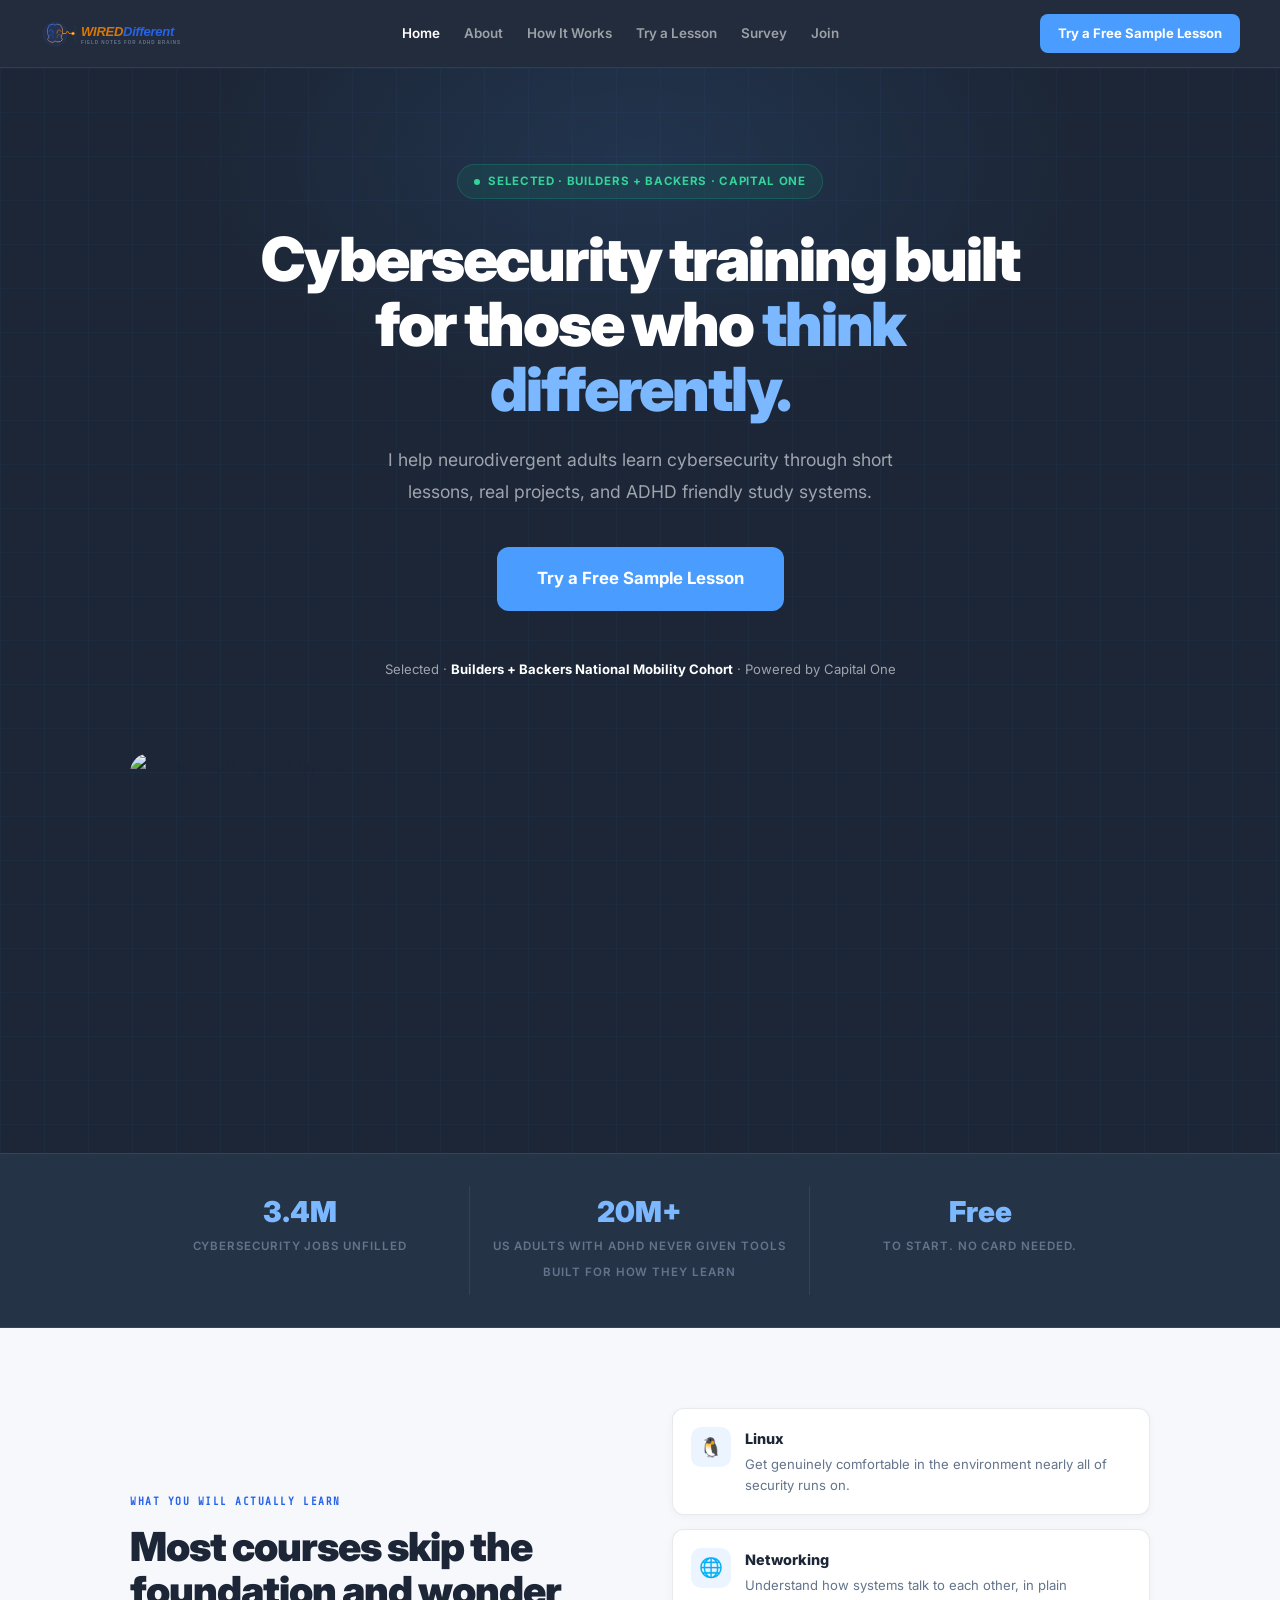
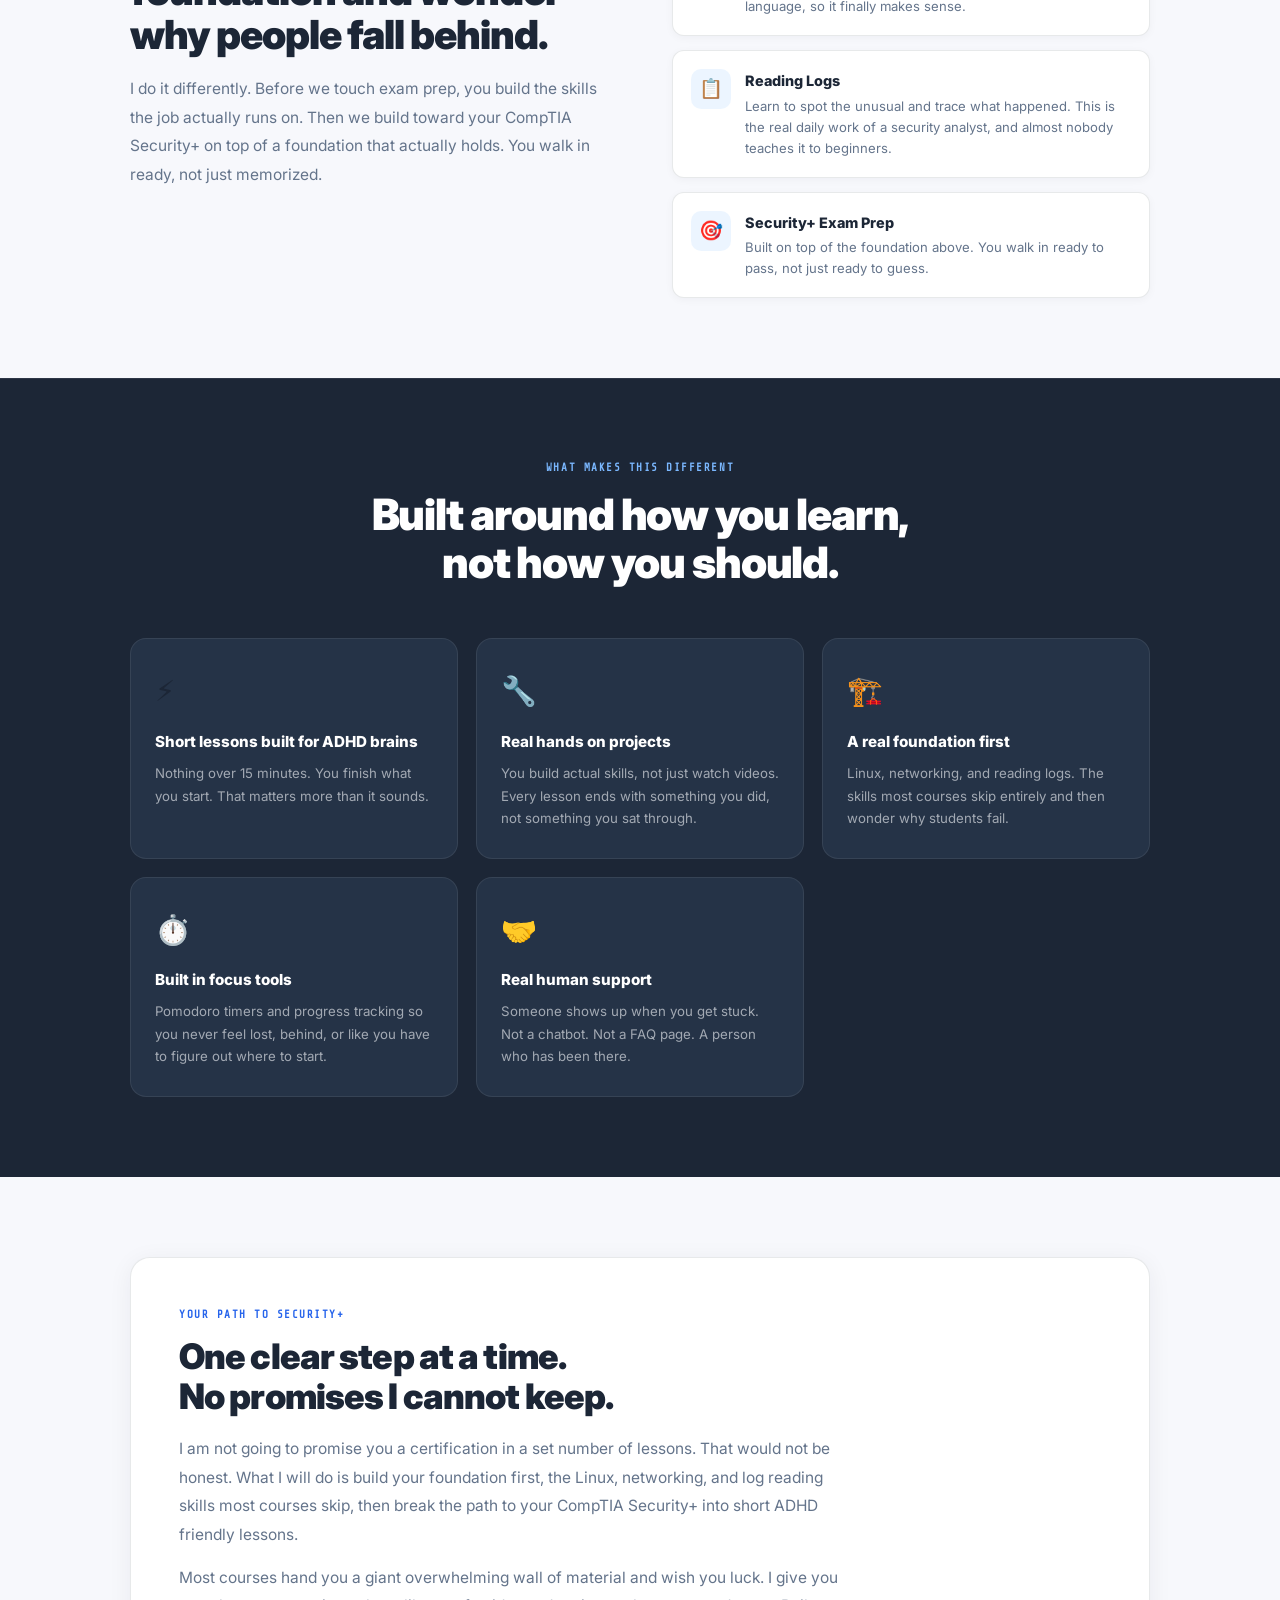
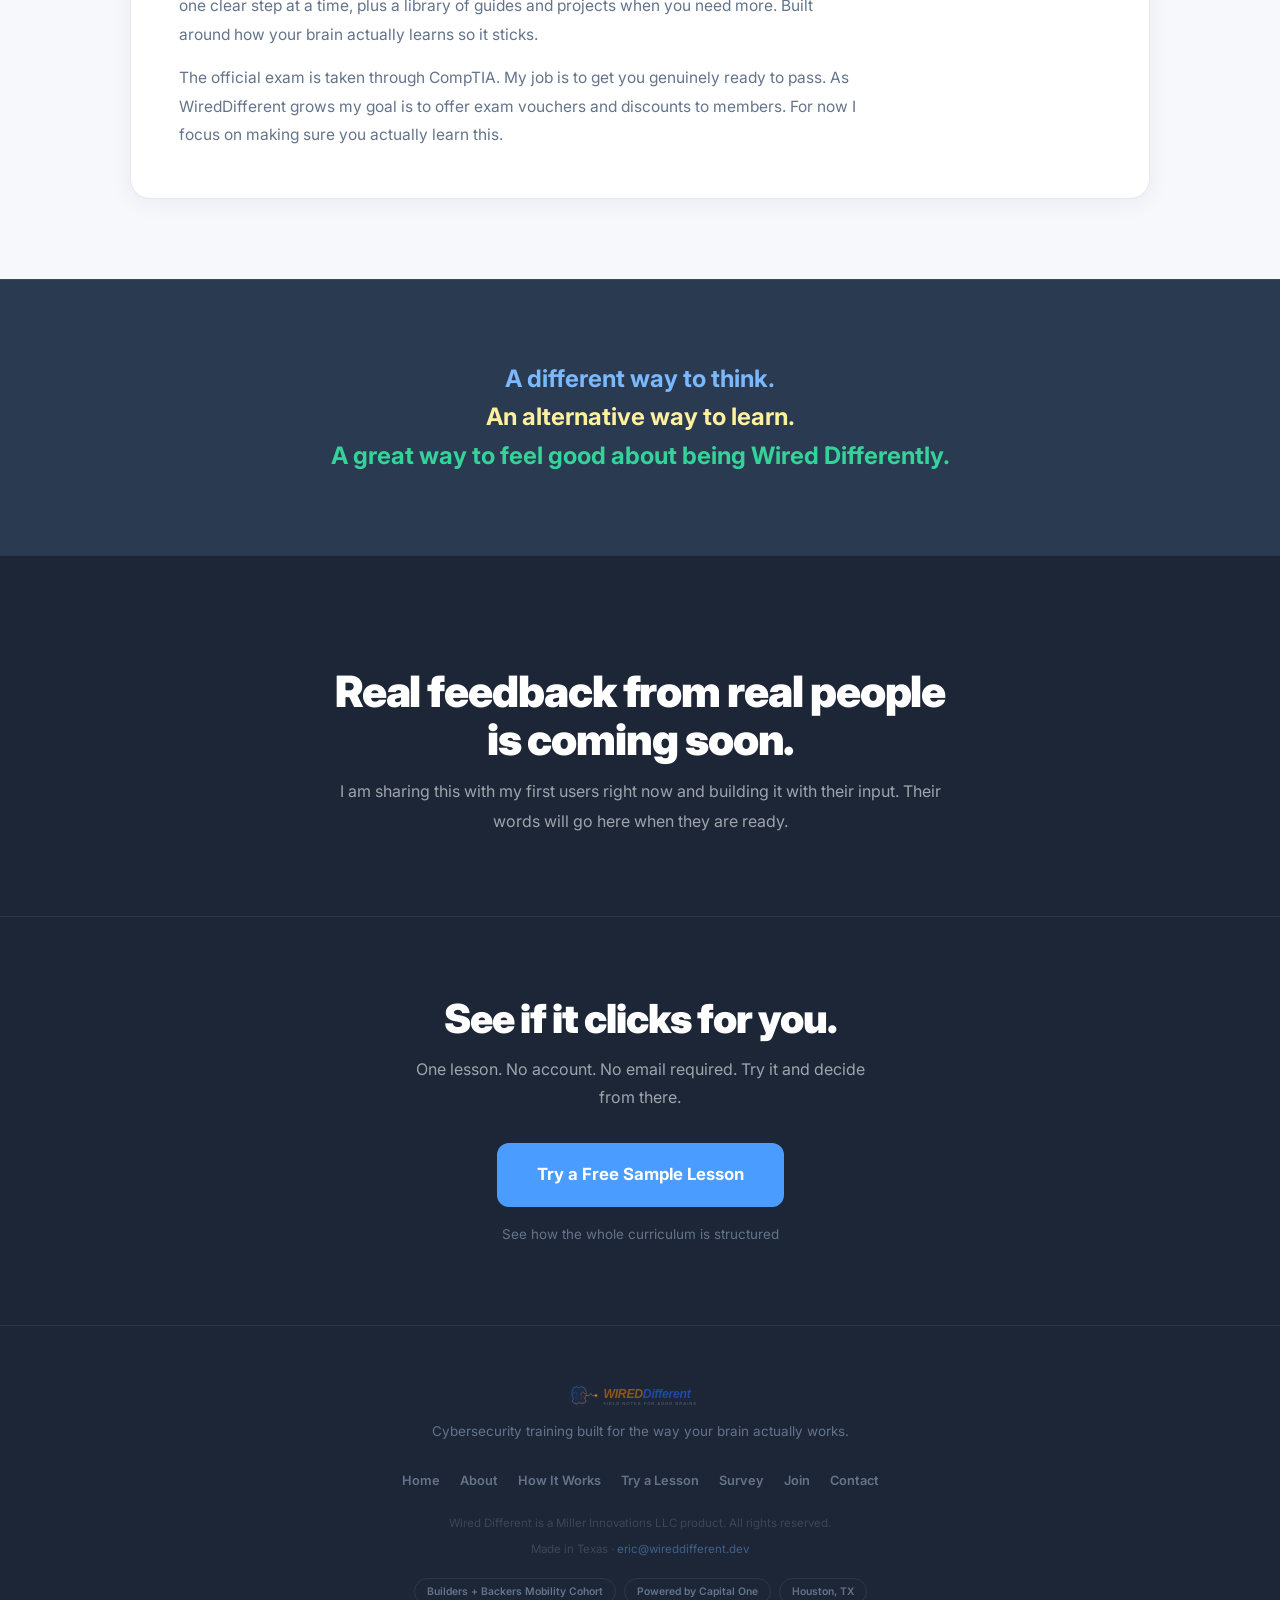
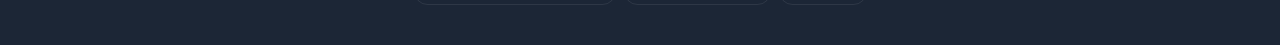
==== commit 70fa24d0: "Rebuild site as 6-page multipage with shared stylesheet - Break single-page index into Home, About, " ====
--- a/index.html
+++ b/index.html
@@ -5,851 +5,484 @@
   <meta name="viewport" content="width=device-width, initial-scale=1.0"/>
   <title>Wired Different | Cybersecurity Training for ADHD Brains</title>
   <meta name="description" content="I help neurodivergent adults learn cybersecurity through short lessons, real projects, and ADHD friendly study systems."/>
+  <link rel="stylesheet" href="style.css"/>
   <style>
-    @import url('https://fonts.googleapis.com/css2?family=Inter:wght@300;400;500;600;700;800;900&family=Share+Tech+Mono&display=swap');
-    *,*::before,*::after{box-sizing:border-box;margin:0;padding:0}
-    :root{
-      --cream:#F7F8FC;
-      --navy:#1C2636;
-      --navy-lt:#253347;
-      --navy-card:#2A3A50;
-      --blue:#4A9DFF;
-      --blue-deep:#2563EB;
-      --blue-lt:#7BB8FF;
-      --yellow:#FFE34D;
-      --yellow-lt:#FFF0A0;
-      --green:#10B981;
-      --green-lt:#34D399;
-      --purple:#8B5CF6;
-      --red:#EF4444;
-      --border-light:rgba(28,38,54,.1);
-      --border-dark:rgba(255,255,255,.08);
-      --dim:#64748B;
-      --dim2:rgba(247,248,252,.6);
-      --mono:'Share Tech Mono',monospace;
-    }
-    html{scroll-behavior:smooth}
-    body{font-family:'Inter',system-ui,sans-serif;background:var(--cream);color:var(--navy);line-height:1.65;overflow-x:hidden}
-    .wrap{max-width:1100px;margin:0 auto;padding:0 40px}
-    @media(max-width:600px){.wrap{padding:0 20px}}
-
-    .reveal{opacity:0;transform:translateY(20px);transition:opacity .6s ease,transform .6s ease}
-    .reveal.on{opacity:1;transform:none}
-    .d1{transition-delay:.1s}.d2{transition-delay:.2s}.d3{transition-delay:.3s}.d4{transition-delay:.4s}
-
-    /* NAV */
-    nav{height:64px;padding:0 40px;display:flex;align-items:center;justify-content:space-between;position:sticky;top:0;z-index:200;background:rgba(28,38,54,.96);backdrop-filter:blur(20px);border-bottom:1px solid var(--border-dark)}
-    @media(max-width:600px){nav{padding:0 20px}}
-    .nav-logo{display:flex;align-items:center;gap:10px;text-decoration:none}
-    .nav-logo img{height:32px}
-    .nav-logo-txt{font-size:.95rem;font-weight:800;color:#fff;display:none}
-    .nav-logo-txt span{color:var(--blue-lt)}
-    .nav-right{display:flex;align-items:center;gap:16px}
-    .nav-streak{display:flex;align-items:center;gap:6px;font-size:.78rem;font-weight:700;color:var(--yellow);background:rgba(255,227,77,.1);border:1px solid rgba(255,227,77,.2);padding:6px 14px;border-radius:50px}
-    .nav-streak span{font-size:1rem}
-    @media(max-width:500px){.nav-streak{display:none}}
-    .nav-cta{background:var(--blue);color:#fff;padding:9px 22px;border-radius:8px;font-weight:700;font-size:.85rem;text-decoration:none;transition:background .2s}
-    .nav-cta:hover{background:var(--blue-deep)}
-
-    /* HERO - dark */
-    #hero{position:relative;overflow:hidden;padding:80px 0 0;background:var(--navy)}
-    .hero-glow{position:absolute;top:-200px;left:50%;transform:translateX(-50%);width:900px;height:600px;background:radial-gradient(ellipse,rgba(74,157,255,.12) 0%,transparent 70%);pointer-events:none}
-    .hero-grid-bg{position:absolute;inset:0;background-image:linear-gradient(rgba(74,157,255,.04) 1px,transparent 1px),linear-gradient(90deg,rgba(74,157,255,.04) 1px,transparent 1px);background-size:44px 44px;pointer-events:none}
-    .hero-inner{position:relative;z-index:1;display:grid;grid-template-columns:1fr 1fr;gap:64px;align-items:center}
-    @media(max-width:820px){.hero-inner{grid-template-columns:1fr;gap:48px}}
-    .hero-badge{display:inline-flex;align-items:center;gap:8px;background:rgba(16,185,129,.1);border:1px solid rgba(16,185,129,.25);padding:7px 16px;border-radius:50px;font-size:.72rem;font-weight:700;color:var(--green-lt);letter-spacing:.06em;text-transform:uppercase;margin-bottom:24px}
-    .hero-badge .dot{width:6px;height:6px;border-radius:50%;background:var(--green-lt);animation:pulse 2s infinite}
-    @keyframes pulse{0%,100%{opacity:1;box-shadow:0 0 6px var(--green-lt)}50%{opacity:.3;box-shadow:none}}
-    .hero-left h1{font-size:clamp(2.4rem,4.5vw,3.6rem);font-weight:900;line-height:1.08;letter-spacing:-.03em;color:#fff;margin-bottom:22px}
-    .hero-left h1 .hl{color:var(--blue-lt)}
-    .hero-sub{font-size:1.05rem;color:var(--dim2);line-height:1.85;margin-bottom:36px;max-width:480px}
-    .hero-sub strong{color:#fff;font-weight:600}
-    .hero-btns{display:flex;gap:12px;flex-wrap:wrap;margin-bottom:36px}
-    .btn-primary{background:var(--blue);color:#fff;padding:14px 28px;border-radius:10px;font-weight:700;font-size:.95rem;text-decoration:none;transition:all .2s;border:none;cursor:pointer;display:inline-flex;align-items:center;gap:8px}
-    .btn-primary:hover{background:var(--blue-deep);transform:translateY(-2px);box-shadow:0 8px 28px rgba(74,157,255,.35)}
-    .hero-proof{display:flex;align-items:center;gap:16px;flex-wrap:wrap}
-    .proof-avatars{display:flex}
-    .proof-avatar{width:30px;height:30px;border-radius:50%;border:2px solid var(--navy);background:linear-gradient(135deg,var(--blue),var(--purple));margin-left:-8px;display:flex;align-items:center;justify-content:center;font-size:.65rem;font-weight:900;color:#fff}
-    .proof-avatar:first-child{margin-left:0}
-    .proof-text{font-size:.8rem;color:var(--dim2)}
-    .proof-text strong{color:#fff}
-
-    /* Dashboard widget */
-    .hero-dashboard{background:var(--navy-lt);border:1px solid var(--border-dark);border-radius:16px;overflow:hidden;box-shadow:0 32px 80px rgba(0,0,0,.6)}
-    .hd-topbar{background:var(--navy-card);padding:12px 18px;border-bottom:1px solid var(--border-dark);display:flex;align-items:center;justify-content:space-between}
-    .hd-dots{display:flex;gap:6px}
-    .hd-dots span{width:10px;height:10px;border-radius:50%}
-    .hdd-r{background:#FF5F57}.hdd-y{background:#FEBC2E}.hdd-g{background:#28C840}
-    .hd-title{font-family:var(--mono);font-size:.65rem;color:var(--dim)}
-    .hd-live{display:flex;align-items:center;gap:5px;font-size:.65rem;font-weight:700;color:var(--green-lt)}
-    .hd-live span{width:6px;height:6px;border-radius:50%;background:var(--green-lt);animation:pulse 2s infinite}
-    .hd-body{padding:20px}
-    .hd-xp-row{display:flex;align-items:center;justify-content:space-between;margin-bottom:6px}
-    .hd-xp-label{font-size:.7rem;font-weight:700;color:var(--dim2)}
-    .hd-xp-val{font-family:var(--mono);font-size:.7rem;color:var(--blue-lt)}
-    .xp-bar{height:6px;background:rgba(255,255,255,.07);border-radius:6px;overflow:hidden;margin-bottom:16px}
-    .xp-fill{height:100%;width:34%;background:linear-gradient(90deg,var(--blue),var(--purple));border-radius:6px;animation:xpLoad 1.4s cubic-bezier(.26,1.4,.46,.98) both .8s}
-    @keyframes xpLoad{from{width:0}to{width:34%}}
-    .hd-modules{display:flex;flex-direction:column;gap:8px}
-    .hd-mod{display:flex;align-items:center;gap:12px;padding:12px 14px;border-radius:10px;background:rgba(255,255,255,.03);border:1px solid var(--border-dark);cursor:pointer}
-    .hd-mod.active{background:rgba(74,157,255,.1);border-color:rgba(74,157,255,.3)}
-    .hd-mod.done{background:rgba(16,185,129,.06);border-color:rgba(16,185,129,.2)}
-    .hd-mod.locked{opacity:.4}
-    .mod-ico{width:36px;height:36px;border-radius:8px;display:flex;align-items:center;justify-content:center;font-size:1rem;flex-shrink:0}
-    .mod-ico.blue{background:rgba(74,157,255,.15)}
-    .mod-ico.green{background:rgba(16,185,129,.15)}
-    .mod-ico.gray{background:rgba(255,255,255,.05)}
-    .mod-info{flex:1;min-width:0}
-    .mod-name{font-size:.82rem;font-weight:700;color:#fff;margin-bottom:3px}
-    .hd-mod.locked .mod-name{color:var(--dim)}
-    .mod-meta{font-size:.68rem;color:var(--dim);display:flex;gap:8px}
-    .mod-tag{font-family:var(--mono);font-size:.6rem;font-weight:700;padding:2px 8px;border-radius:4px;white-space:nowrap}
-    .tag-active{background:rgba(74,157,255,.2);color:var(--blue-lt)}
-    .tag-done{background:rgba(16,185,129,.2);color:var(--green-lt)}
-    .tag-lock{background:rgba(255,255,255,.06);color:var(--dim)}
-    .mod-prog-bar{height:3px;background:rgba(255,255,255,.07);border-radius:3px;overflow:hidden;margin-top:4px}
-    .mod-prog-fill{height:100%;border-radius:3px;background:var(--blue)}
-
-    /* Strip */
-    .hero-strip{background:var(--navy-lt);border-top:1px solid var(--border-dark);margin-top:80px;padding:28px 0}
-    .strip-inner{display:grid;grid-template-columns:repeat(4,1fr);max-width:1100px;margin:0 auto;padding:0 40px}
-    @media(max-width:700px){.strip-inner{grid-template-columns:repeat(2,1fr)}}
-    .strip-stat{padding:12px 24px;border-right:1px solid var(--border-dark);text-align:center}
-    .strip-stat:last-child{border-right:none}
-    .strip-n{font-size:1.8rem;font-weight:900;color:var(--blue-lt);display:block;line-height:1;margin-bottom:4px}
-    .strip-l{font-size:.74rem;color:var(--dim);text-transform:uppercase;letter-spacing:.08em;font-weight:600}
-
-    /* LEARNING PATH - light */
-    #path{padding:100px 0;background:var(--cream)}
-    .path-head{text-align:center;max-width:640px;margin:0 auto 64px}
-    .section-label{font-family:var(--mono);font-size:.68rem;font-weight:700;letter-spacing:.14em;text-transform:uppercase;color:var(--blue-deep);margin-bottom:14px;display:block}
-    .path-head h2{font-size:clamp(1.9rem,4vw,2.8rem);font-weight:900;line-height:1.1;letter-spacing:-.025em;color:var(--navy);margin-bottom:14px}
-    .path-head p{font-size:1rem;color:var(--dim);line-height:1.85}
-    .path-grid{display:grid;grid-template-columns:repeat(3,1fr);gap:18px}
-    @media(max-width:780px){.path-grid{grid-template-columns:1fr 1fr}}
-    @media(max-width:500px){.path-grid{grid-template-columns:1fr}}
-    .path-card{background:#fff;border:1px solid var(--border-light);border-radius:16px;padding:28px 24px;position:relative;overflow:hidden;transition:all .25s;cursor:pointer;box-shadow:0 2px 12px rgba(28,38,54,.05)}
-    .path-card:hover{border-color:rgba(74,157,255,.4);transform:translateY(-4px);box-shadow:0 16px 48px rgba(28,38,54,.1)}
-    .path-card.active-card{border-color:rgba(74,157,255,.5);box-shadow:0 0 0 1px rgba(74,157,255,.3),0 16px 48px rgba(74,157,255,.08)}
-    .path-card.locked-card{opacity:.5;cursor:default}
-    .path-card.locked-card:hover{transform:none;box-shadow:0 2px 12px rgba(28,38,54,.05)}
-    .card-glow{position:absolute;top:-40px;right:-40px;width:120px;height:120px;border-radius:50%;pointer-events:none}
-    .glow-blue{background:radial-gradient(circle,rgba(74,157,255,.12),transparent 70%)}
-    .glow-green{background:radial-gradient(circle,rgba(16,185,129,.12),transparent 70%)}
-    .glow-purple{background:radial-gradient(circle,rgba(139,92,246,.12),transparent 70%)}
-    .glow-yellow{background:radial-gradient(circle,rgba(255,227,77,.1),transparent 70%)}
-    .glow-red{background:radial-gradient(circle,rgba(239,68,68,.1),transparent 70%)}
-    .glow-gray{background:none}
-    .card-num{font-family:var(--mono);font-size:.65rem;font-weight:700;color:var(--dim);letter-spacing:.1em;margin-bottom:14px;display:flex;align-items:center;justify-content:space-between}
-    .card-status{padding:3px 10px;border-radius:50px;font-size:.6rem;font-weight:700;letter-spacing:.08em;text-transform:uppercase}
-    .cs-free{background:rgba(16,185,129,.12);color:#0A7C5C}
-    .cs-next{background:rgba(74,157,255,.12);color:var(--blue-deep)}
-    .cs-lock{background:rgba(28,38,54,.07);color:var(--dim)}
-    .card-ico{font-size:2rem;margin-bottom:14px;display:block}
-    .path-card h3{font-size:1rem;font-weight:800;color:var(--navy);margin-bottom:8px}
-    .path-card p{font-size:.83rem;color:var(--dim);line-height:1.65;margin-bottom:16px}
-    .card-tags{display:flex;flex-wrap:wrap;gap:6px}
-    .ct{font-family:var(--mono);font-size:.62rem;padding:4px 10px;border-radius:4px;background:rgba(28,38,54,.05);color:var(--dim);border:1px solid var(--border-light)}
-    .card-progress{margin-top:16px}
-    .cp-row{display:flex;justify-content:space-between;font-size:.7rem;color:var(--dim);margin-bottom:5px}
-    .cp-row span:last-child{color:var(--blue-deep);font-weight:700}
-    .cp-bar{height:4px;background:rgba(28,38,54,.08);border-radius:4px;overflow:hidden}
-    .cp-fill{height:100%;border-radius:4px;background:linear-gradient(90deg,var(--blue),var(--blue-lt))}
-    .lock-msg{display:flex;align-items:center;gap:6px;font-size:.75rem;color:var(--dim);margin-top:12px;font-weight:600}
-
-    /* WHY IT WORKS - dark */
-    #why{padding:100px 0;background:var(--navy);border-top:1px solid var(--border-dark)}
-    .why-layout{display:grid;grid-template-columns:1fr 1fr;gap:80px;align-items:center}
-    @media(max-width:760px){.why-layout{grid-template-columns:1fr;gap:52px}}
-    .why-left h2{font-size:clamp(1.9rem,3.5vw,2.6rem);font-weight:900;line-height:1.1;letter-spacing:-.025em;color:#fff;margin-bottom:18px}
-    .why-left p{font-size:.97rem;color:var(--dim2);line-height:1.9;margin-bottom:16px}
-    .why-left p strong{color:#fff;font-weight:700}
-    .trait-list{display:flex;flex-direction:column;gap:12px;margin-top:28px}
-    .trait{display:flex;align-items:flex-start;gap:14px;padding:16px;background:var(--navy-lt);border:1px solid var(--border-dark);border-radius:12px;transition:border-color .2s}
-    .trait:hover{border-color:rgba(74,157,255,.3)}
-    .trait-ico{width:38px;height:38px;border-radius:10px;display:flex;align-items:center;justify-content:center;font-size:1.2rem;flex-shrink:0}
-    .trait-ico.b{background:rgba(74,157,255,.15)}
-    .trait-ico.g{background:rgba(16,185,129,.15)}
-    .trait-ico.y{background:rgba(255,227,77,.15)}
-    .trait-ico.p{background:rgba(139,92,246,.15)}
-    .trait h4{font-size:.88rem;font-weight:800;color:#fff;margin-bottom:3px}
-    .trait p{font-size:.8rem;color:var(--dim2);line-height:1.55}
-    .engage-widget{background:var(--navy-lt);border:1px solid var(--border-dark);border-radius:16px;overflow:hidden}
-    .ew-head{padding:20px 22px;border-bottom:1px solid var(--border-dark);display:flex;align-items:center;justify-content:space-between}
-    .ew-head h4{font-size:.88rem;font-weight:800;color:#fff}
-    .ew-head span{font-family:var(--mono);font-size:.68rem;color:var(--green-lt)}
-    .ew-body{padding:22px}
-    .ew-metric{margin-bottom:18px}
-    .ew-metric:last-child{margin-bottom:0}
-    .em-row{display:flex;justify-content:space-between;align-items:center;margin-bottom:7px}
-    .em-label{font-size:.8rem;font-weight:600;color:var(--dim2);display:flex;align-items:center;gap:7px}
-    .em-label span{font-size:1rem}
-    .em-val{font-family:var(--mono);font-size:.78rem;font-weight:700}
-    .em-val.blue{color:var(--blue-lt)}
-    .em-val.green{color:var(--green-lt)}
-    .em-val.yellow{color:var(--yellow-lt)}
-    .em-val.purple{color:#C4B5FD}
-    .em-bar{height:6px;background:rgba(255,255,255,.06);border-radius:6px;overflow:hidden}
-    .em-fill{height:100%;border-radius:6px}
-    .fill-blue{background:linear-gradient(90deg,var(--blue),var(--blue-lt))}
-    .fill-green{background:linear-gradient(90deg,var(--green),var(--green-lt))}
-    .fill-yellow{background:linear-gradient(90deg,#D97706,var(--yellow-lt))}
-    .fill-purple{background:linear-gradient(90deg,var(--purple),#C4B5FD)}
-    .streak-row{display:flex;gap:6px;margin-top:18px;padding-top:18px;border-top:1px solid var(--border-dark)}
-    .streak-day{flex:1;text-align:center}
-    .streak-dot{width:28px;height:28px;border-radius:8px;margin:0 auto 4px;display:flex;align-items:center;justify-content:center;font-size:.75rem}
-    .sd-done{background:rgba(255,227,77,.2);color:var(--yellow-lt)}
-    .sd-today{background:var(--yellow);color:#000;font-weight:900}
-    .sd-miss{background:rgba(255,255,255,.04);color:var(--dim)}
-    .streak-day-lbl{font-size:.58rem;color:var(--dim);font-weight:600;text-transform:uppercase}
-
-    /* INTERACTIVE LESSON - light bg, dark shell */
-    #trylesson{padding:100px 0;background:var(--cream);border-top:1px solid var(--border-light)}
-    .tl-head{text-align:center;max-width:640px;margin:0 auto 56px}
-    .tl-head h2{font-size:clamp(1.9rem,4vw,2.8rem);font-weight:900;line-height:1.1;letter-spacing:-.025em;color:var(--navy);margin-bottom:14px}
-    .tl-head p{font-size:1rem;color:var(--dim);line-height:1.85}
-    .lesson-shell{max-width:800px;margin:0 auto;background:var(--navy-lt);border:1px solid var(--border-dark);border-radius:16px;overflow:hidden;box-shadow:0 24px 80px rgba(28,38,54,.18)}
-    .lesson-topbar{background:var(--navy-card);padding:14px 22px;border-bottom:1px solid var(--border-dark);display:flex;align-items:center;justify-content:space-between}
-    .l-dots{display:flex;gap:6px}
-    .l-dots span{width:10px;height:10px;border-radius:50%}
-    .ld-r{background:#FF5F57}.ld-y{background:#FEBC2E}.ld-g{background:#28C840}
-    .l-title{font-family:var(--mono);font-size:.65rem;color:var(--dim)}
-    .l-progress-dots{display:flex;gap:5px;align-items:center}
-    .lpd{width:8px;height:8px;border-radius:50%;background:rgba(255,255,255,.12);transition:all .3s}
-    .lpd.done{background:var(--blue)}
-    .lpd.active{background:var(--yellow-lt);width:22px;border-radius:4px}
-    .lesson-steps{min-height:300px}
-    .lesson-step{display:none;padding:36px 36px 28px}
-    @media(max-width:600px){.lesson-step{padding:24px 20px 20px}}
-    .lesson-step.active{display:block}
-    .step-kicker{font-family:var(--mono);font-size:.65rem;color:var(--blue-lt);letter-spacing:.12em;text-transform:uppercase;margin-bottom:12px;display:block}
-    .lesson-step h3{font-size:1.3rem;font-weight:800;color:#fff;margin-bottom:16px;line-height:1.3}
-    .lesson-step .body{font-size:.95rem;color:var(--dim2);line-height:1.9;margin-bottom:16px}
-    .lesson-step .body strong{color:#fff;font-weight:700}
-    .analogy-box{background:rgba(74,157,255,.07);border:1px solid rgba(74,157,255,.2);border-left:3px solid var(--blue);border-radius:0 10px 10px 0;padding:16px 20px;margin:18px 0;font-size:.9rem;color:var(--dim2);line-height:1.75}
-    .analogy-box strong{color:var(--blue-lt);display:block;font-family:var(--mono);font-size:.63rem;letter-spacing:.1em;margin-bottom:6px}
-    .task-box{background:rgba(16,185,129,.07);border:1px solid rgba(16,185,129,.2);border-left:3px solid var(--green);border-radius:0 10px 10px 0;padding:16px 20px;margin:18px 0}
-    .task-box .task-lbl{font-family:var(--mono);font-size:.62rem;color:var(--green-lt);letter-spacing:.1em;margin-bottom:7px;display:block}
-    .task-box p{font-size:.9rem;color:#fff;font-weight:600;line-height:1.6}
-    .cert-tag{display:inline-flex;align-items:center;gap:7px;background:rgba(255,227,77,.1);border:1px solid rgba(255,227,77,.2);padding:7px 16px;border-radius:50px;font-size:.78rem;font-weight:700;color:var(--yellow-lt);margin-top:8px}
-    .subscribe-step{text-align:center;padding:8px 0}
-    .subscribe-step h3{font-size:1.3rem;font-weight:800;color:#fff;margin-bottom:12px}
-    .subscribe-step .body{max-width:460px;margin:0 auto 28px}
-    .inline-form{display:flex;gap:10px;flex-wrap:wrap;justify-content:center;max-width:460px;margin:0 auto}
-    .inline-form input{flex:1;min-width:200px;padding:13px 18px;border-radius:10px;border:1px solid rgba(255,255,255,.12);background:rgba(255,255,255,.06);color:#fff;font-family:'Inter',sans-serif;font-size:.9rem;outline:none}
-    .inline-form input:focus{border-color:var(--blue)}
-    .inline-form input::placeholder{color:rgba(255,255,255,.25)}
-    .inline-form button{background:var(--blue);color:#fff;border:none;padding:13px 24px;border-radius:10px;font-weight:700;font-size:.9rem;cursor:pointer;transition:background .2s;white-space:nowrap}
-    .inline-form button:hover{background:var(--blue-deep)}
-    .lesson-footer{border-top:1px solid var(--border-dark);padding:16px 36px;display:flex;align-items:center;justify-content:space-between;gap:12px}
-    @media(max-width:600px){.lesson-footer{padding:14px 20px}}
-    .lesson-counter{font-family:var(--mono);font-size:.68rem;color:var(--dim)}
-    .lesson-nav-btns{display:flex;gap:8px}
-    .ln-btn{padding:9px 20px;border-radius:8px;font-family:'Inter',sans-serif;font-weight:700;font-size:.85rem;cursor:pointer;border:none;transition:all .2s}
-    .ln-prev{background:rgba(255,255,255,.06);color:var(--dim2)}
-    .ln-prev:hover:not(:disabled){background:rgba(255,255,255,.1);color:#fff}
-    .ln-prev:disabled{opacity:.3;cursor:not-allowed}
-    .ln-next{background:var(--blue);color:#fff}
-    .ln-next:hover:not(:disabled){background:var(--blue-deep)}
-    .ln-next:disabled{opacity:.3;cursor:not-allowed}
-
-    /* FIELD NOTES - dark */
-    #fieldnote{padding:100px 0;background:var(--navy);border-top:1px solid var(--border-dark)}
-    .fn-layout{display:grid;grid-template-columns:1fr 1.1fr;gap:72px;align-items:center}
-    @media(max-width:720px){.fn-layout{grid-template-columns:1fr;gap:48px}}
-    .fn-copy h2{font-size:clamp(1.9rem,3.5vw,2.6rem);font-weight:900;line-height:1.1;letter-spacing:-.025em;color:#fff;margin-bottom:16px}
-    .fn-copy p{font-size:.97rem;color:var(--dim2);line-height:1.85;margin-bottom:14px}
-    .fn-copy a{display:inline-flex;align-items:center;gap:8px;margin-top:12px;background:var(--blue);color:#fff;padding:13px 24px;border-radius:10px;font-weight:700;font-size:.9rem;text-decoration:none;transition:background .2s}
-    .fn-copy a:hover{background:var(--blue-deep)}
-    .fn-card{background:var(--navy-lt);border:1px solid var(--border-dark);border-radius:16px;overflow:hidden;box-shadow:0 12px 48px rgba(0,0,0,.4)}
-    .fn-topbar{background:var(--navy-card);padding:12px 18px;border-bottom:1px solid var(--border-dark);display:flex;align-items:center;gap:8px}
-    .fn-dots{display:flex;gap:5px}
-    .fn-dots span{width:9px;height:9px;border-radius:50%}
-    .fd-r{background:#FF5F57}.fd-y{background:#FEBC2E}.fd-g{background:#28C840}
-    .fn-addr{font-family:var(--mono);font-size:.62rem;color:var(--dim);margin-left:auto}
-    .fn-body{padding:26px 24px}
-    .fn-meta{font-family:var(--mono);font-size:.65rem;color:var(--dim);margin-bottom:4px}
-    .fn-title{font-size:1rem;font-weight:800;color:#fff;margin-bottom:14px;line-height:1.35}
-    .fn-line{font-size:.86rem;color:var(--dim2);line-height:1.8;margin-bottom:10px}
-    .fn-line em{color:#fff;font-style:italic}
-    .fn-task{background:rgba(16,185,129,.08);border-left:3px solid var(--green);border-radius:0 8px 8px 0;padding:14px 16px;margin:14px 0}
-    .fn-task-lbl{font-family:var(--mono);font-size:.6rem;color:var(--green-lt);letter-spacing:.1em;margin-bottom:6px;display:block}
-    .fn-task p{font-size:.84rem;color:#fff;font-weight:600;line-height:1.55}
-    .fn-sig{font-family:var(--mono);font-size:.72rem;color:var(--dim);margin-top:6px}
-    .fn-badge{display:inline-flex;align-items:center;gap:5px;margin-top:12px;font-family:var(--mono);font-size:.6rem;color:var(--green-lt);background:rgba(16,185,129,.1);border:1px solid rgba(16,185,129,.2);padding:4px 12px;border-radius:50px}
-
-    /* ABOUT - light */
-    #about{padding:100px 0;background:var(--cream);border-top:1px solid var(--border-light)}
-    .about-grid{display:grid;grid-template-columns:1fr 1.6fr;gap:72px;align-items:center}
-    @media(max-width:720px){.about-grid{grid-template-columns:1fr;gap:48px}}
-    .founder-box{background:#fff;border:1px solid var(--border-light);border-radius:16px;overflow:hidden;box-shadow:0 2px 16px rgba(28,38,54,.06)}
-    .founder-avatar{width:72px;height:72px;border-radius:50%;background:linear-gradient(135deg,var(--blue),var(--purple));display:flex;align-items:center;justify-content:center;font-size:1.8rem;font-weight:900;color:#fff;margin:0 auto 14px}
-    .founder-info{padding:32px 24px;text-align:center}
-    .founder-info h3{font-size:1.1rem;font-weight:800;color:var(--navy);margin-bottom:3px}
-    .founder-info .role{font-size:.79rem;color:var(--dim);margin-bottom:20px}
-    .creds{display:flex;flex-direction:column;gap:8px}
-    .cred{display:flex;align-items:center;gap:10px;background:rgba(28,38,54,.04);border:1px solid var(--border-light);border-radius:10px;padding:11px 14px;text-align:left}
-    .cred strong{font-size:.82rem;color:var(--navy);display:block}
-    .cred small{font-size:.69rem;color:var(--dim)}
-    .bb-box{margin-top:10px;padding:13px 14px;background:rgba(16,185,129,.07);border:1px solid rgba(16,185,129,.18);border-radius:10px;font-size:.76rem;font-weight:700;color:#0A7C5C;line-height:1.6;text-align:center}
-    .about-copy h2{font-size:clamp(1.8rem,3.5vw,2.5rem);font-weight:900;line-height:1.1;letter-spacing:-.025em;color:var(--navy);margin-bottom:20px}
-    .about-copy h2 .hl{color:var(--blue-deep)}
-    .about-copy p{font-size:.96rem;color:var(--dim);line-height:1.9;margin-bottom:16px}
-    .about-copy p strong{color:var(--navy);font-weight:700}
-    .pullquote{background:var(--yellow);border-radius:14px;padding:24px 28px;margin-top:24px}
-    .pullquote p{font-size:.94rem;font-weight:800;color:#1C1917;line-height:1.6}
-    .pullquote cite{display:block;margin-top:8px;font-size:.72rem;color:#57534e;font-style:normal}
-
-    /* SURVEY - dark */
-    #survey{padding:100px 0;background:var(--navy);border-top:1px solid var(--border-dark)}
-    #survey h2{font-size:clamp(1.9rem,4vw,2.7rem);font-weight:900;line-height:1.1;letter-spacing:-.025em;color:#fff;margin-bottom:12px}
-    #survey h2 span{color:var(--blue-lt)}
-    #survey .sub{font-size:1rem;color:var(--dim2);line-height:1.8;margin-bottom:36px;max-width:600px}
-    .survey-progress{margin-bottom:40px}
-    .sp-track{height:5px;background:rgba(255,255,255,.06);border-radius:5px;overflow:hidden}
-    .sp-fill{height:100%;background:linear-gradient(90deg,var(--blue),var(--blue-lt));border-radius:5px;transition:width .4s ease;width:0}
-    .sp-label{display:flex;justify-content:space-between;font-family:var(--mono);font-size:.67rem;color:var(--dim);margin-top:7px}
-    .survey-form{display:grid;gap:24px;max-width:760px}
-    fieldset{border:none;padding:0}
-    legend{font-weight:700;font-size:.94rem;color:#fff;margin-bottom:12px;display:block;line-height:1.55}
-    .qn{font-family:var(--mono);font-size:.65rem;color:var(--blue-lt);letter-spacing:.12em;display:block;margin-bottom:6px}
-    .opts{display:grid;gap:7px}
-    .opt{display:flex;align-items:flex-start;gap:12px;padding:13px 16px;border-radius:10px;border:1.5px solid var(--border-dark);background:var(--navy-lt);cursor:pointer;font-size:.9rem;color:var(--dim2);transition:all .2s;line-height:1.55;user-select:none}
-    .opt:hover{border-color:rgba(74,157,255,.4);color:#fff}
-    .opt:has(input:checked){border-color:var(--blue);background:rgba(74,157,255,.08);color:#fff}
-    .opt input{accent-color:var(--blue);width:16px;height:16px;flex-shrink:0;margin-top:2px}
-    .si{width:100%;padding:13px 16px;border-radius:10px;border:1.5px solid var(--border-dark);background:var(--navy-lt);font-family:'Inter',sans-serif;font-size:.92rem;color:#fff;outline:none;transition:border-color .2s}
-    .si:focus{border-color:var(--blue)}
-    .si::placeholder{color:rgba(255,255,255,.2)}
-    textarea.si{min-height:100px;resize:vertical}
-    .signup-box{background:var(--navy-lt);border:1px solid var(--border-dark);border-radius:16px;padding:40px;position:relative;overflow:hidden}
-    @media(max-width:600px){.signup-box{padding:28px 22px}}
-    .signup-box::before{content:'';position:absolute;top:0;left:0;right:0;height:3px;background:linear-gradient(90deg,var(--blue),var(--purple),var(--yellow))}
-    .signup-box h3{font-size:1.2rem;font-weight:800;color:#fff;margin-bottom:8px}
-    .signup-box p{font-size:.88rem;color:var(--dim2);margin-bottom:22px;line-height:1.7}
-    .email-row{display:flex;gap:10px;flex-wrap:wrap}
-    .email-row input{flex:1;min-width:200px;padding:13px 18px;border-radius:10px;border:1px solid rgba(255,255,255,.12);background:rgba(255,255,255,.06);font-family:'Inter',sans-serif;font-size:.92rem;color:#fff;outline:none;transition:border-color .2s}
-    .email-row input::placeholder{color:rgba(255,255,255,.25)}
-    .email-row input:focus{border-color:var(--blue)}
-    .email-row button{background:var(--blue);color:#fff;border:none;padding:13px 26px;border-radius:10px;font-family:'Inter',sans-serif;font-weight:700;font-size:.92rem;cursor:pointer;white-space:nowrap;transition:background .2s}
-    .email-row button:hover{background:var(--blue-deep)}
-    .form-note{font-family:var(--mono);font-size:.62rem;color:rgba(255,255,255,.18);margin-top:12px;letter-spacing:.06em}
-
-    /* FOOTER - dark */
-    footer{background:var(--navy);border-top:1px solid var(--border-dark);padding:64px 40px 44px;text-align:center}
-    @media(max-width:600px){footer{padding:48px 20px 36px}}
-    footer img{height:28px;margin:0 auto 10px;display:block;opacity:.6}
-    .foot-name{font-size:.95rem;font-weight:800;color:#fff;display:none;margin-bottom:10px}
-    .foot-name span{color:var(--blue-lt)}
-    .foot-tagline{font-size:.84rem;color:var(--dim);margin-bottom:32px}
-    .foot-links{display:flex;justify-content:center;gap:22px;flex-wrap:wrap;margin-bottom:22px}
-    .foot-links a{font-size:.8rem;color:var(--dim);text-decoration:none;transition:color .2s;font-weight:600}
-    .foot-links a:hover{color:var(--blue-lt)}
-    .foot-copy{font-size:.73rem;color:rgba(255,255,255,.15);line-height:2.2}
-    .foot-copy a{color:rgba(122,184,255,.4);text-decoration:none}
-    .foot-copy a:hover{color:var(--blue-lt)}
-    .foot-pills{display:flex;justify-content:center;gap:8px;margin-top:20px;flex-wrap:wrap}
-    .fp{font-size:.66rem;font-weight:600;padding:5px 13px;border-radius:50px;border:1px solid var(--border-dark);color:var(--dim)}
+    /* ====== HERO ====== */
+    #hero {
+      background: var(--navy);
+      position: relative;
+      overflow: hidden;
+    }
+    .hero-glow {
+      position: absolute;
+      top: -160px;
+      left: 50%;
+      transform: translateX(-50%);
+      width: 900px;
+      height: 500px;
+      background: radial-gradient(ellipse, rgba(74,157,255,.12) 0%, transparent 70%);
+      pointer-events: none;
+    }
+    .hero-grid {
+      position: absolute;
+      inset: 0;
+      background-image: linear-gradient(rgba(74,157,255,.04) 1px, transparent 1px),
+                        linear-gradient(90deg, rgba(74,157,255,.04) 1px, transparent 1px);
+      background-size: 44px 44px;
+      pointer-events: none;
+    }
+    .hero-text {
+      position: relative;
+      z-index: 1;
+      text-align: center;
+      padding: 96px 0 72px;
+    }
+    .hero-badge {
+      display: inline-flex;
+      align-items: center;
+      gap: 8px;
+      background: rgba(16,185,129,.1);
+      border: 1px solid rgba(16,185,129,.25);
+      padding: 7px 16px;
+      border-radius: 50px;
+      font-size: .72rem;
+      font-weight: 700;
+      color: var(--green-lt);
+      letter-spacing: .06em;
+      text-transform: uppercase;
+      margin-bottom: 28px;
+    }
+    .hero-badge .dot {
+      width: 6px;
+      height: 6px;
+      border-radius: 50%;
+      background: var(--green-lt);
+      animation: pulse 2s infinite;
+    }
+    @keyframes pulse {
+      0%, 100% { opacity: 1; box-shadow: 0 0 6px var(--green-lt); }
+      50% { opacity: .3; box-shadow: none; }
+    }
+    .hero-text h1 {
+      font-size: clamp(2.6rem, 5.5vw, 3.8rem);
+      font-weight: 900;
+      line-height: 1.07;
+      letter-spacing: -.035em;
+      color: #fff;
+      margin-bottom: 22px;
+      max-width: 760px;
+      margin-left: auto;
+      margin-right: auto;
+    }
+    .hero-text h1 .hl { color: var(--blue-lt); }
+    .hero-sub {
+      font-size: 1.1rem;
+      color: var(--dim2);
+      line-height: 1.8;
+      margin-bottom: 40px;
+      max-width: 520px;
+      margin-left: auto;
+      margin-right: auto;
+    }
+    .hero-cta { margin-bottom: 48px; }
+    .hero-proof {
+      display: flex;
+      align-items: center;
+      justify-content: center;
+      gap: 12px;
+      flex-wrap: wrap;
+    }
+    .proof-avatars { display: flex; }
+    .proof-avatar {
+      width: 32px;
+      height: 32px;
+      border-radius: 50%;
+      border: 2px solid var(--navy);
+      background: linear-gradient(135deg, var(--blue), var(--purple));
+      margin-left: -8px;
+      display: flex;
+      align-items: center;
+      justify-content: center;
+      font-size: .62rem;
+      font-weight: 900;
+      color: #fff;
+    }
+    .proof-avatar:first-child { margin-left: 0; }
+    .proof-text { font-size: .82rem; color: var(--dim2); }
+    .proof-text strong { color: #fff; }
+
+    /* Hero image */
+    .hero-image {
+      position: relative;
+      z-index: 1;
+      max-width: 1100px;
+      margin: 0 auto;
+      padding: 0 40px;
+    }
+    @media (max-width: 600px) { .hero-image { padding: 0; } }
+    .hero-image img {
+      width: 100%;
+      height: 400px;
+      object-fit: cover;
+      border-radius: 20px 20px 0 0;
+      display: block;
+    }
+    @media (max-width: 600px) { .hero-image img { height: 220px; border-radius: 0; } }
+
+    /* ====== WHAT YOU LEARN ====== */
+    .learn-grid {
+      display: grid;
+      grid-template-columns: 1fr 1fr;
+      gap: 64px;
+      align-items: center;
+    }
+    @media (max-width: 720px) { .learn-grid { grid-template-columns: 1fr; gap: 40px; } }
+    .learn-copy h2 {
+      font-size: clamp(1.8rem, 3.5vw, 2.5rem);
+      font-weight: 900;
+      line-height: 1.1;
+      letter-spacing: -.025em;
+      color: var(--navy);
+      margin-bottom: 18px;
+    }
+    .learn-copy p {
+      font-size: .97rem;
+      color: var(--dim);
+      line-height: 1.85;
+      margin-bottom: 24px;
+    }
+    .skill-list { display: flex; flex-direction: column; gap: 14px; }
+    .skill-item {
+      display: flex;
+      align-items: flex-start;
+      gap: 14px;
+      padding: 18px;
+      background: #fff;
+      border: 1px solid var(--border-light);
+      border-radius: 12px;
+      box-shadow: 0 2px 8px rgba(28,38,54,.04);
+    }
+    .skill-ico {
+      width: 40px;
+      height: 40px;
+      border-radius: 10px;
+      display: flex;
+      align-items: center;
+      justify-content: center;
+      font-size: 1.2rem;
+      flex-shrink: 0;
+      background: rgba(74,157,255,.1);
+    }
+    .skill-item strong { font-size: .9rem; font-weight: 800; color: var(--navy); display: block; margin-bottom: 3px; }
+    .skill-item p { font-size: .82rem; color: var(--dim); line-height: 1.6; margin: 0; }
+
+    /* ====== BENEFITS ====== */
+    .benefits-grid {
+      display: grid;
+      grid-template-columns: repeat(3, 1fr);
+      gap: 18px;
+    }
+    @media (max-width: 780px) { .benefits-grid { grid-template-columns: 1fr 1fr; } }
+    @media (max-width: 480px) { .benefits-grid { grid-template-columns: 1fr; } }
+    .benefit-card {
+      background: var(--navy-lt);
+      border: 1px solid var(--border-dark);
+      border-radius: 16px;
+      padding: 28px 24px;
+      transition: border-color .25s;
+    }
+    .benefit-card:hover { border-color: rgba(74,157,255,.3); }
+    .benefit-ico { font-size: 1.8rem; margin-bottom: 14px; display: block; }
+    .benefit-card h3 { font-size: .95rem; font-weight: 800; color: #fff; margin-bottom: 8px; }
+    .benefit-card p { font-size: .83rem; color: var(--dim2); line-height: 1.7; }
+
+    /* ====== HONEST CERT SECTION ====== */
+    .cert-section {
+      background: #fff;
+      border: 1px solid var(--border-light);
+      border-radius: 20px;
+      padding: 48px;
+      box-shadow: 0 4px 24px rgba(28,38,54,.06);
+    }
+    @media (max-width: 600px) { .cert-section { padding: 32px 24px; } }
+    .cert-section .section-label { margin-bottom: 12px; }
+    .cert-section h2 {
+      font-size: clamp(1.6rem, 3vw, 2.2rem);
+      font-weight: 900;
+      line-height: 1.15;
+      letter-spacing: -.025em;
+      color: var(--navy);
+      margin-bottom: 18px;
+    }
+    .cert-section p {
+      font-size: .97rem;
+      color: var(--dim);
+      line-height: 1.85;
+      margin-bottom: 14px;
+      max-width: 680px;
+    }
+    .cert-section p:last-of-type { margin-bottom: 0; }
+
+    /* ====== TAGLINE HIGHLIGHT ====== */
+    .tagline-section {
+      padding: 80px 0;
+      background: var(--navy-card);
+      border-top: 1px solid var(--border-dark);
+      text-align: center;
+    }
+    .tagline-text {
+      font-size: clamp(1.15rem, 2.5vw, 1.5rem);
+      font-weight: 700;
+      color: #fff;
+      line-height: 1.6;
+      max-width: 720px;
+      margin: 0 auto;
+    }
+    .tagline-text .t1 { color: var(--blue-lt); }
+    .tagline-text .t2 { color: var(--yellow-lt); }
+    .tagline-text .t3 { color: var(--green-lt); }
+
+    /* ====== TESTIMONIALS ====== */
+    .testimonials-grid {
+      display: grid;
+      grid-template-columns: repeat(3, 1fr);
+      gap: 20px;
+    }
+    @media (max-width: 700px) { .testimonials-grid { grid-template-columns: 1fr; } }
+    .testimonial-card {
+      background: var(--navy-lt);
+      border: 1px solid var(--border-dark);
+      border-radius: 16px;
+      padding: 28px 24px;
+    }
+    .t-stars { color: var(--yellow); font-size: .9rem; margin-bottom: 14px; letter-spacing: 2px; }
+    .t-quote { font-size: .88rem; color: var(--dim2); line-height: 1.75; margin-bottom: 18px; font-style: italic; }
+    .t-author { display: flex; align-items: center; gap: 10px; }
+    .t-avatar {
+      width: 36px;
+      height: 36px;
+      border-radius: 50%;
+      background: linear-gradient(135deg, var(--blue), var(--purple));
+      display: flex;
+      align-items: center;
+      justify-content: center;
+      font-size: .75rem;
+      font-weight: 900;
+      color: #fff;
+      flex-shrink: 0;
+    }
+    .t-name { font-size: .82rem; font-weight: 700; color: #fff; }
+    .t-role { font-size: .72rem; color: var(--dim); }
   </style>
 </head>
 <body>
 
-<!-- NAV -->
 <nav>
-  <a class="nav-logo" href="#hero">
+  <a class="nav-logo" href="index.html">
     <img src="WiredDifferent_Logo.svg" alt="Wired Different" onerror="this.style.display='none';this.nextElementSibling.style.display='block'"/>
-    <span class="nav-logo-txt" style="display:none;">Wired <span>Different</span></span>
+    <span class="nav-logo-txt" style="display:none">Wired <span>Different</span></span>
   </a>
-  <div class="nav-right">
-    <div class="nav-streak"><span>🔥</span> 3 day streak</div>
-    <a href="#trylesson" class="nav-cta">Try a Free Lesson</a>
-  </div>
+  <button class="nav-toggle" id="nav-toggle" aria-label="Open menu">
+    <span></span><span></span><span></span>
+  </button>
+  <div class="nav-links" id="nav-links">
+    <a href="index.html" class="nav-link current">Home</a>
+    <a href="about.html" class="nav-link">About</a>
+    <a href="how-it-works.html" class="nav-link">How It Works</a>
+    <a href="lesson.html" class="nav-link">Try a Lesson</a>
+    <a href="survey.html" class="nav-link">Survey</a>
+    <a href="join.html" class="nav-link">Join</a>
+  </div>
+  <a href="lesson.html" class="nav-cta">Try a Free Sample Lesson</a>
 </nav>
 
 
 <!-- HERO -->
 <section id="hero">
   <div class="hero-glow"></div>
-  <div class="hero-grid-bg"></div>
-  <div class="wrap">
-    <div class="hero-inner">
-      <div class="hero-left">
-        <div class="hero-badge reveal"><span class="dot"></span>Builders + Backers · Powered by Capital One</div>
-        <h1 class="reveal">Cybersecurity training<br/>built for those who<br/><span class="hl">think differently.</span></h1>
-        <p class="hero-sub reveal d1">I help neurodivergent adults learn cybersecurity through short lessons, real projects, and ADHD friendly study systems.</p>
-        <div class="hero-btns reveal d2">
-          <a href="#trylesson" class="btn-primary">See How It Works →</a>
-        </div>
-        <div class="hero-proof reveal d3">
-          <div class="proof-avatars">
-            <div class="proof-avatar">E</div>
-            <div class="proof-avatar">J</div>
-            <div class="proof-avatar">M</div>
-            <div class="proof-avatar">T</div>
-          </div>
-          <span class="proof-text">Joined by <strong>500+ learners</strong> with ADHD and neurodivergent brains</span>
-        </div>
-      </div>
-
-      <!-- LMS Dashboard Preview -->
-      <div class="reveal d2">
-        <div class="hero-dashboard">
-          <div class="hd-topbar">
-            <div class="hd-dots"><span class="hdd-r"></span><span class="hdd-y"></span><span class="hdd-g"></span></div>
-            <span class="hd-title">wired-different · my learning path</span>
-            <div class="hd-live"><span></span>Live</div>
-          </div>
-          <div class="hd-body">
-            <div class="hd-xp-row">
-              <span class="hd-xp-label">🏆 XP Progress · Level 2</span>
-              <span class="hd-xp-val">340 / 1000 XP</span>
-            </div>
-            <div class="xp-bar"><div class="xp-fill"></div></div>
-            <div class="hd-modules">
-              <div class="hd-mod done">
-                <div class="mod-ico green">✅</div>
-                <div class="mod-info">
-                  <div class="mod-name">Intro to Cybersecurity</div>
-                  <div class="mod-meta"><span>4 lessons</span><span>·</span><span>Complete</span></div>
-                </div>
-                <div><span class="mod-tag tag-done">Done</span></div>
-              </div>
-              <div class="hd-mod active">
-                <div class="mod-ico blue">🌐</div>
-                <div class="mod-info">
-                  <div class="mod-name">Networking 101</div>
-                  <div class="mod-meta"><span>6 lessons</span><span>·</span><span>In progress</span></div>
-                  <div class="mod-prog-bar"><div class="mod-prog-fill" style="width:60%"></div></div>
-                </div>
-                <div><span class="mod-tag tag-active">60%</span></div>
-              </div>
-              <div class="hd-mod locked">
-                <div class="mod-ico gray">🔒</div>
-                <div class="mod-info">
-                  <div class="mod-name">Threats &amp; Attacks</div>
-                  <div class="mod-meta"><span>8 lessons</span><span>·</span><span>Locked</span></div>
-                </div>
-                <div><span class="mod-tag tag-lock">Next</span></div>
-              </div>
-              <div class="hd-mod locked">
-                <div class="mod-ico gray">🔒</div>
-                <div class="mod-info">
-                  <div class="mod-name">Cryptography Basics</div>
-                  <div class="mod-meta"><span>5 lessons</span><span>·</span><span>Locked</span></div>
-                </div>
-                <div><span class="mod-tag tag-lock">Next</span></div>
-              </div>
-            </div>
+  <div class="hero-grid"></div>
+  <div class="wrap">
+    <div class="hero-text">
+      <div class="hero-badge reveal"><span class="dot"></span>Selected · Builders + Backers · Capital One</div>
+      <h1 class="reveal">Cybersecurity training built for those who <span class="hl">think differently.</span></h1>
+      <p class="hero-sub reveal d1">I help neurodivergent adults learn cybersecurity through short lessons, real projects, and ADHD friendly study systems.</p>
+      <div class="hero-cta reveal d2">
+        <a href="lesson.html" class="btn-primary lg">Try a Free Sample Lesson</a>
+      </div>
+      <div class="hero-proof reveal d3">
+        <span class="proof-text">Selected · <strong>Builders + Backers National Mobility Cohort</strong> · Powered by Capital One</span>
+      </div>
+    </div>
+  </div>
+  <!-- Hero image: warm, authentic photo of someone studying or working at a laptop -->
+  <div class="hero-image">
+    <img
+      src="https://images.unsplash.com/photo-1522202176988-66273c2fd55f?w=1200&q=80"
+      alt="Person working at a laptop"
+      loading="eager"
+    />
+  </div>
+</section>
+
+
+<!-- STATS STRIP -->
+<div class="stats-strip">
+  <div class="stats-inner" style="grid-template-columns:repeat(3,1fr)">
+    <div class="stat-item reveal"><span class="stat-n">3.4M</span><span class="stat-l">Cybersecurity jobs unfilled</span></div>
+    <div class="stat-item reveal d1"><span class="stat-n">20M+</span><span class="stat-l">US adults with ADHD never given tools built for how they learn</span></div>
+    <div class="stat-item reveal d2" style="border-right:none"><span class="stat-n">Free</span><span class="stat-l">To start. No card needed.</span></div>
+  </div>
+</div>
+
+
+<!-- WHAT YOU WILL ACTUALLY LEARN -->
+<section class="section-light">
+  <div class="wrap">
+    <div class="learn-grid">
+      <div class="learn-copy">
+        <span class="section-label reveal">What You Will Actually Learn</span>
+        <h2 class="reveal">Most courses skip the foundation and wonder why people fall behind.</h2>
+        <p class="reveal d1">I do it differently. Before we touch exam prep, you build the skills the job actually runs on. Then we build toward your CompTIA Security+ on top of a foundation that actually holds. You walk in ready, not just memorized.</p>
+      </div>
+      <div class="skill-list">
+        <div class="skill-item reveal">
+          <div class="skill-ico">🐧</div>
+          <div>
+            <strong>Linux</strong>
+            <p>Get genuinely comfortable in the environment nearly all of security runs on.</p>
           </div>
         </div>
-      </div>
-    </div>
-  </div>
-
-  <div class="hero-strip">
-    <div class="strip-inner">
-      <div class="strip-stat reveal"><span class="strip-n">3.4M</span><span class="strip-l">Cybersecurity jobs unfilled</span></div>
-      <div class="strip-stat reveal d1"><span class="strip-n">500+</span><span class="strip-l">Learners enrolled</span></div>
-      <div class="strip-stat reveal d2"><span class="strip-n">1 in 5</span><span class="strip-l">Entrepreneurs have ADHD</span></div>
-      <div class="strip-stat reveal d3"><span class="strip-n">Free</span><span class="strip-l">To start. No card needed.</span></div>
-    </div>
-  </div>
-</section>
-
-
-<!-- LEARNING PATH -->
-<section id="path">
-  <div class="wrap">
-    <div class="path-head">
-      <span class="section-label reveal">Your Learning Path</span>
-      <h2 class="reveal">The path from nothing<br/>to Security+ certified.</h2>
-      <p class="reveal d1">Six modules. Each one fits in a single sitting. No prerequisites, no prior experience, no "just push through it." You finish each module before the next one opens. Momentum is the whole strategy.</p>
-    </div>
-    <div class="path-grid">
-      <div class="path-card active-card reveal">
-        <div class="card-glow glow-green"></div>
-        <div class="card-num">MODULE 01 <span class="card-status cs-free">Free</span></div>
-        <span class="card-ico">🛡️</span>
-        <h3>Intro to Cybersecurity</h3>
-        <p>What this field actually is, why it is a real career path right now, and why the traits you got told were problems are exactly what this work rewards.</p>
-        <div class="card-tags"><span class="ct">Beginner</span><span class="ct">4 lessons</span><span class="ct">~45 min</span></div>
-        <div class="card-progress">
-          <div class="cp-row"><span>Your progress</span><span>100%</span></div>
-          <div class="cp-bar"><div class="cp-fill" style="width:100%;background:linear-gradient(90deg,var(--green),var(--green-lt))"></div></div>
-        </div>
-      </div>
-      <div class="path-card active-card reveal d1">
-        <div class="card-glow glow-blue"></div>
-        <div class="card-num">MODULE 02 <span class="card-status cs-next">In Progress</span></div>
-        <span class="card-ico">🌐</span>
-        <h3>Networking 101</h3>
-        <p>How computers talk to each other. You need this before anything else makes sense. I cut the theory down to what actually shows up on the exam and in the job.</p>
-        <div class="card-tags"><span class="ct">Beginner</span><span class="ct">6 lessons</span><span class="ct">~60 min</span></div>
-        <div class="card-progress">
-          <div class="cp-row"><span>Your progress</span><span>60%</span></div>
-          <div class="cp-bar"><div class="cp-fill" style="width:60%"></div></div>
-        </div>
-      </div>
-      <div class="path-card reveal d2">
-        <div class="card-glow glow-red"></div>
-        <div class="card-num">MODULE 03 <span class="card-status cs-lock">Locked</span></div>
-        <span class="card-ico">⚠️</span>
-        <h3>Threats &amp; Attacks</h3>
-        <p>How people actually break into systems. Phishing, malware, ransomware, social engineering. This is where it starts feeling real. You will think like an attacker so you can defend like one.</p>
-        <div class="card-tags"><span class="ct">Intermediate</span><span class="ct">8 lessons</span><span class="ct">~90 min</span></div>
-        <div class="lock-msg">🔒 Complete Module 02 to unlock</div>
-      </div>
-      <div class="path-card locked-card reveal">
-        <div class="card-glow glow-yellow"></div>
-        <div class="card-num">MODULE 04 <span class="card-status cs-lock">Locked</span></div>
-        <span class="card-ico">🔐</span>
-        <h3>Cryptography Basics</h3>
-        <p>Encryption sounds complicated until someone explains it right. I do that. By the end you will understand what is actually happening when data is "secured." Not just memorize terms for the exam.</p>
-        <div class="card-tags"><span class="ct">Intermediate</span><span class="ct">5 lessons</span><span class="ct">~50 min</span></div>
-        <div class="lock-msg">🔒 Unlocks after Module 03</div>
-      </div>
-      <div class="path-card locked-card reveal d1">
-        <div class="card-glow glow-purple"></div>
-        <div class="card-num">MODULE 05 <span class="card-status cs-lock">Locked</span></div>
-        <span class="card-ico">🏢</span>
-        <h3>Identity &amp; Access</h3>
-        <p>Who gets in, what they are allowed to do, and how you prove it. One of the highest tested areas on Security+. I go slow here on purpose.</p>
-        <div class="card-tags"><span class="ct">Intermediate</span><span class="ct">6 lessons</span><span class="ct">~55 min</span></div>
-        <div class="lock-msg">🔒 Unlocks after Module 04</div>
-      </div>
-      <div class="path-card locked-card reveal d2">
-        <div class="card-glow glow-gray"></div>
-        <div class="card-num">MODULE 06 <span class="card-status cs-lock">Locked</span></div>
-        <span class="card-ico">🎯</span>
-        <h3>Sec+ Exam Prep</h3>
-        <p>The exam is passable. I know because I passed it with ADHD, working full time, using none of the methods the study guides tell you to use. This module is what actually worked.</p>
-        <div class="card-tags"><span class="ct">Advanced</span><span class="ct">10 lessons</span><span class="ct">~2 hrs</span></div>
-        <div class="lock-msg">🔒 Final module. Unlocks at Module 05.</div>
-      </div>
-    </div>
-  </div>
-</section>
-
-
-<!-- WHY IT WORKS -->
-<section id="why">
-  <div class="wrap">
-    <div class="why-layout">
-      <div class="why-left">
-        <span class="section-label reveal">Built for Your Brain</span>
-        <h2 class="reveal">You do not have a<br/>learning problem. You have<br/>a curriculum problem.</h2>
-        <p class="reveal d1">The same study guides, six hour video courses, and dense textbooks. Built for people who can sit still and absorb passively for hours. That was never going to work. <strong>It is not a willpower problem. It was a design problem.</strong></p>
-        <p class="reveal d2">Every decision I made in Wired Different came down to one question: does this work for someone whose brain will not let them fake their way through it? The lesson length, the structure, the tasks. All of it.</p>
-        <div class="trait-list">
-          <div class="trait reveal">
-            <div class="trait-ico b">⚡</div>
-            <div><h4>One concept per lesson</h4><p>Not one chapter. One concept. You finish it, understand it, and move. No session ends with you wondering what you just read.</p></div>
-          </div>
-          <div class="trait reveal d1">
-            <div class="trait-ico g">🔁</div>
-            <div><h4>No punishment for disappearing</h4><p>Life happens. You step away for two weeks. When you come back, the system reminds you where you were and what you learned. Not how long you were gone.</p></div>
-          </div>
-          <div class="trait reveal d2">
-            <div class="trait-ico y">🎯</div>
-            <div><h4>Something to do, not just watch</h4><p>Every lesson ends with one task. Something real. Something that proves the concept stuck. Not just that you sat through it.</p></div>
-          </div>
-          <div class="trait reveal d3">
-            <div class="trait-ico p">🏆</div>
-            <div><h4>Progress you can actually see</h4><p>XP, streaks, module completions. Not because it is a game, but because ADHD brains need to see that something is happening. Invisible progress is no progress.</p></div>
+        <div class="skill-item reveal d1">
+          <div class="skill-ico">🌐</div>
+          <div>
+            <strong>Networking</strong>
+            <p>Understand how systems talk to each other, in plain language, so it finally makes sense.</p>
           </div>
         </div>
-      </div>
-
-      <!-- Engagement widget -->
-      <div class="engage-widget reveal d2">
-        <div class="ew-head">
-          <h4>Your Engagement Dashboard</h4>
-          <span>↑ 24% this week</span>
-        </div>
-        <div class="ew-body">
-          <div class="ew-metric">
-            <div class="em-row"><span class="em-label"><span>📚</span> Lessons Completed</span><span class="em-val blue">12 / 35</span></div>
-            <div class="em-bar"><div class="em-fill fill-blue" style="width:34%"></div></div>
-          </div>
-          <div class="ew-metric">
-            <div class="em-row"><span class="em-label"><span>⏱️</span> Focus Time</span><span class="em-val green">3h 42m</span></div>
-            <div class="em-bar"><div class="em-fill fill-green" style="width:55%"></div></div>
-          </div>
-          <div class="ew-metric">
-            <div class="em-row"><span class="em-label"><span>🔥</span> Current Streak</span><span class="em-val yellow">3 days</span></div>
-            <div class="em-bar"><div class="em-fill fill-yellow" style="width:43%"></div></div>
-          </div>
-          <div class="ew-metric">
-            <div class="em-row"><span class="em-label"><span>🏆</span> XP Earned</span><span class="em-val purple">340 XP</span></div>
-            <div class="em-bar"><div class="em-fill fill-purple" style="width:34%"></div></div>
-          </div>
-          <div class="streak-row">
-            <div class="streak-day"><div class="streak-dot sd-done">✓</div><div class="streak-day-lbl">Mon</div></div>
-            <div class="streak-day"><div class="streak-dot sd-done">✓</div><div class="streak-day-lbl">Tue</div></div>
-            <div class="streak-day"><div class="streak-dot sd-done">✓</div><div class="streak-day-lbl">Wed</div></div>
-            <div class="streak-day"><div class="streak-dot sd-today">🔥</div><div class="streak-day-lbl">Thu</div></div>
-            <div class="streak-day"><div class="streak-dot sd-miss">–</div><div class="streak-day-lbl">Fri</div></div>
-            <div class="streak-day"><div class="streak-dot sd-miss">–</div><div class="streak-day-lbl">Sat</div></div>
-            <div class="streak-day"><div class="streak-dot sd-miss">–</div><div class="streak-day-lbl">Sun</div></div>
+        <div class="skill-item reveal d2">
+          <div class="skill-ico">📋</div>
+          <div>
+            <strong>Reading Logs</strong>
+            <p>Learn to spot the unusual and trace what happened. This is the real daily work of a security analyst, and almost nobody teaches it to beginners.</p>
           </div>
         </div>
-      </div>
-    </div>
-  </div>
-</section>
-
-
-<!-- INTERACTIVE LESSON -->
-<section id="trylesson">
-  <div class="wrap">
-    <div class="tl-head reveal">
-      <span class="section-label">Try It Free</span>
-      <h2>Do not take my word for it.<br/>Try a lesson right now.</h2>
-      <p>No account. No email. Just a real lesson. Same format, same length, same approach you would get as a subscriber. See if it lands before you commit to anything.</p>
-    </div>
-    <div class="lesson-shell reveal d1">
-      <div class="lesson-topbar">
-        <div class="l-dots"><span class="ld-r"></span><span class="ld-y"></span><span class="ld-g"></span></div>
-        <span class="l-title">Module 01 · Lesson 03: What is a Firewall?</span>
-        <div class="l-progress-dots">
-          <div class="lpd active" id="pd0"></div>
-          <div class="lpd" id="pd1"></div>
-          <div class="lpd" id="pd2"></div>
-          <div class="lpd" id="pd3"></div>
-          <div class="lpd" id="pd4"></div>
-        </div>
-      </div>
-      <div class="lesson-steps">
-        <div class="lesson-step active" id="ls0">
-          <span class="step-kicker">Module 01 · Intro to Cybersecurity</span>
-          <h3>What even is cybersecurity?</h3>
-          <p class="body">Cybersecurity is about <strong>protecting systems, networks, and data from people who should not have access to them.</strong> That is it. Everything else is just a specific way of doing that job.</p>
-          <p class="body">The reason it is a <strong>$188 billion industry</strong> is simple: there are millions of systems worth protecting and not nearly enough people who know how to protect them. That is the gap you are walking into.</p>
-          <div class="analogy-box">
-            <strong>// PLAIN ENGLISH</strong>
-            Think of every company's digital infrastructure like a building. Cybersecurity is the team responsible for the locks, the cameras, the alarm system. And knowing what to do when someone tries to break in.
+        <div class="skill-item reveal d3">
+          <div class="skill-ico">🎯</div>
+          <div>
+            <strong>Security+ Exam Prep</strong>
+            <p>Built on top of the foundation above. You walk in ready to pass, not just ready to guess.</p>
           </div>
         </div>
-        <div class="lesson-step" id="ls1">
-          <span class="step-kicker">Module 01 · Why Your Brain Is an Advantage</span>
-          <h3>ADHD is a feature here. Not a bug.</h3>
-          <p class="body">Cybersecurity rewards the exact traits that make traditional work environments frustrating for ADHD brains.</p>
-          <div class="analogy-box">
-            <strong>// TRAITS THAT DIRECTLY TRANSFER</strong>
-            Pattern recognition under pressure · Hyperfocus during incident response · Creative problem solving when logic fails · High tolerance for ambiguity and constantly changing situations
-          </div>
-          <p class="body">The industry has a 3.4 million job shortage. <strong>It is not a talent shortage. It is a pipeline problem.</strong> The people who need this career most are the ones who were told they could not do it.</p>
-        </div>
-        <div class="lesson-step" id="ls2">
-          <span class="step-kicker">Module 01 · Core Concept</span>
-          <h3>What is a firewall, actually?</h3>
-          <p class="body">A firewall is a <strong>filter</strong> that sits between a network and everything trying to connect to it. It checks every incoming and outgoing connection against a ruleset and decides: let it through, or block it.</p>
-          <div class="analogy-box">
-            <strong>// THE ANALOGY THAT STICKS</strong>
-            A firewall is a bouncer at the door. It has a guest list. Every person trying to get in gets checked. On the list? You are in. Not on the list? You are not getting past that rope. Same idea, different context.
-          </div>
-          <p class="body">That is the whole concept. <strong>Once you have the mental model, the technical details fill in naturally.</strong></p>
-        </div>
-        <div class="lesson-step" id="ls3">
-          <span class="step-kicker">Module 01 · Your Micro-Task</span>
-          <h3>One thing. 25 minutes. Go.</h3>
-          <p class="body">ADHD friendly studying means scoped to a finish line you can actually see. Here is yours:</p>
-          <div class="task-box">
-            <span class="task-lbl">// THIS LESSON'S MICRO-TASK</span>
-            <p>Open a blank note. Write down what a firewall is in your own words. Aim for 3 sentences. Does not need to be perfect. Just prove to yourself the concept landed.</p>
-          </div>
-          <p class="body">If you can explain it in plain English, you understand it better than most people who "studied" it for hours.</p>
-          <span class="cert-tag">🎯 CompTIA Security+ Domain 3.3 · Network Security</span>
-        </div>
-        <div class="lesson-step" id="ls4">
-          <div class="subscribe-step">
-            <span class="step-kicker">You just finished a lesson.</span>
-            <h3>Want the next one in your inbox?</h3>
-            <p class="body">Every Field Note is built exactly like this. One concept. One analogy. One task. Three minutes. You leave knowing something real.</p>
-            <form class="inline-form" action="https://wired-different-12b9d4.beehiiv.com/subscribe" method="post" target="_blank">
-              <input type="email" name="email" placeholder="your@email.com" required autocomplete="email"/>
-              <button type="submit">Send Me the Next One</button>
-            </form>
-            <p style="font-family:var(--mono);font-size:.62rem;color:rgba(255,255,255,.18);margin-top:12px">// FREE · NO SPAM · UNSUBSCRIBE ANYTIME</p>
-          </div>
-        </div>
-      </div>
-      <div class="lesson-footer">
-        <span class="lesson-counter" id="lesson-counter">Step 1 of 5</span>
-        <div class="lesson-nav-btns">
-          <button class="ln-btn ln-prev" id="ln-prev" onclick="lessonNav(-1)" disabled>← Back</button>
-          <button class="ln-btn ln-next" id="ln-next" onclick="lessonNav(1)">Next →</button>
-        </div>
       </div>
     </div>
   </div>
 </section>
 
 
-<!-- FIELD NOTES PREVIEW -->
-<section id="fieldnote">
-  <div class="wrap">
-    <div class="fn-layout">
-      <div class="fn-copy">
-        <span class="section-label reveal">The Newsletter</span>
-        <h2 class="reveal">This is what lands<br/>in your inbox.</h2>
-        <p class="reveal d1">This is not a newsletter full of links and hot takes. One story. Something that actually happened while I was studying for Security+ with ADHD and working full time. One thing to do this week. Three minutes to read it.</p>
-        <p class="reveal d2">That is it. No pitch. No upsell. Just the thing that was useful that week.</p>
-        <a href="#survey" class="reveal d3">Get the First One Free</a>
-      </div>
-      <div class="fn-card reveal d2">
-        <div class="fn-topbar">
-          <div class="fn-dots"><span class="fd-r"></span><span class="fd-y"></span><span class="fd-g"></span></div>
-          <span class="fn-addr">Field Notes #001 · eric@wireddifferent.dev</span>
-        </div>
-        <div class="fn-body">
-          <div class="fn-meta">FROM: Eric M. &lt;eric@wireddifferent.dev&gt; · Issue #001</div>
-          <div class="fn-title">The Night I Almost Quit. And What I Did Instead.</div>
-          <p class="fn-line">It was 11pm. 23 browser tabs open. Notes scattered across three apps. Two hours in and I had retained nothing.</p>
-          <p class="fn-line">And I genuinely thought: <em>maybe this just is not for me.</em></p>
-          <p class="fn-line">I did not quit that night. Not because of willpower. I found one reframe that changed everything.</p>
-          <div class="fn-task">
-            <span class="fn-task-lbl">// THIS WEEK'S MICRO-TASK</span>
-            <p>Set a 25 min timer. Open one Sec+ domain. Write 3 bullets from memory. Wrong is fine. Do it again tomorrow.</p>
-          </div>
-          <div class="fn-sig">Stay in it,<br/><strong>Eric</strong></div>
-          <span class="fn-badge">3 min read · ADHD friendly · no fluff</span>
-        </div>
-      </div>
+<!-- BENEFITS -->
+<section class="section-dark">
+  <div class="wrap">
+    <div class="section-head light">
+      <span class="section-label light reveal">What Makes This Different</span>
+      <h2 class="reveal">Built around how you learn,<br/>not how you should.</h2>
     </div>
+    <div class="benefits-grid">
+      <div class="benefit-card reveal">
+        <span class="benefit-ico">⚡</span>
+        <h3>Short lessons built for ADHD brains</h3>
+        <p>Nothing over 15 minutes. You finish what you start. That matters more than it sounds.</p>
+      </div>
+      <div class="benefit-card reveal d1">
+        <span class="benefit-ico">🔧</span>
+        <h3>Real hands on projects</h3>
+        <p>You build actual skills, not just watch videos. Every lesson ends with something you did, not something you sat through.</p>
+      </div>
+      <div class="benefit-card reveal d2">
+        <span class="benefit-ico">🏗️</span>
+        <h3>A real foundation first</h3>
+        <p>Linux, networking, and reading logs. The skills most courses skip entirely and then wonder why students fail.</p>
+      </div>
+      <div class="benefit-card reveal d3">
+        <span class="benefit-ico">⏱️</span>
+        <h3>Built in focus tools</h3>
+        <p>Pomodoro timers and progress tracking so you never feel lost, behind, or like you have to figure out where to start.</p>
+      </div>
+      <div class="benefit-card reveal d4">
+        <span class="benefit-ico">🤝</span>
+        <h3>Real human support</h3>
+        <p>Someone shows up when you get stuck. Not a chatbot. Not a FAQ page. A person who has been there.</p>
+      </div>
+    </div>
   </div>
 </section>
 
 
-<!-- ABOUT -->
-<section id="about">
-  <div class="wrap">
-    <div class="about-grid">
-      <div class="reveal">
-        <div class="founder-box">
-          <div class="founder-info">
-            <div class="founder-avatar">E</div>
-            <h3>Eric Miller-Saisi</h3>
-            <div class="role">Founder · Miller Innovations LLC</div>
-            <div class="creds">
-              <div class="cred"><span>🛡️</span><div><strong>CompTIA Security+</strong><small>Certified · Active</small></div></div>
-              <div class="cred"><span>🧠</span><div><strong>ADHD</strong><small>Not a disclaimer. The whole point.</small></div></div>
-            </div>
-            <div class="bb-box">Selected · Builders + Backers<br/>National Mobility Cohort · Capital One</div>
-          </div>
-        </div>
-      </div>
-      <div class="about-copy">
-        <span class="section-label reveal">About the Founder</span>
-        <h2 class="reveal">Built by someone who <span class="hl">knows the gap.</span></h2>
-        <p class="reveal d1">I spent years in customer support. No tech background. ADHD. I tried the standard study guides, the video courses, the flashcard apps. None of it worked. So I stopped using them. I figured out what actually did. I passed Security+ while working full time.</p>
-        <p class="reveal d2"><strong>This is that process written down and turned into a curriculum.</strong> Selected for the Builders + Backers National Mobility Cohort powered by Capital One. Because the gap between neurodivergent adults and tech careers is real, and someone has to close it.</p>
-        <div class="pullquote reveal d3">
-          <p>"The same brain that made school hard is the reason I am good at cybersecurity. Someone just needed to show me a path that fit."</p>
-          <cite>Eric Miller-Saisi, Founder</cite>
-        </div>
-      </div>
+<!-- HONEST CERT SECTION -->
+<section class="section-light">
+  <div class="wrap">
+    <div class="cert-section reveal">
+      <span class="section-label">Your Path to Security+</span>
+      <h2>One clear step at a time.<br/>No promises I cannot keep.</h2>
+      <p>I am not going to promise you a certification in a set number of lessons. That would not be honest. What I will do is build your foundation first, the Linux, networking, and log reading skills most courses skip, then break the path to your CompTIA Security+ into short ADHD friendly lessons.</p>
+      <p>Most courses hand you a giant overwhelming wall of material and wish you luck. I give you one clear step at a time, plus a library of guides and projects when you need more. Built around how your brain actually learns so it sticks.</p>
+      <p>The official exam is taken through CompTIA. My job is to get you genuinely ready to pass. As WiredDifferent grows my goal is to offer exam vouchers and discounts to members. For now I focus on making sure you actually learn this.</p>
     </div>
   </div>
 </section>
 
 
-<!-- SURVEY + SIGNUP -->
-<section id="survey">
-  <div class="wrap">
-    <span class="section-label reveal">Help Build This</span>
-    <h2 class="reveal">Tell me what you need.<br/>Get <span>Field Notes free.</span></h2>
-    <p class="sub reveal d1">Six questions. Two minutes. Your answers directly shape what I build. What modules I write, what format works, what is actually missing. Drop your email at the end and the first Field Note lands in your inbox the same day.</p>
-    <div class="survey-progress reveal">
-      <div class="sp-track"><div class="sp-fill" id="sp-fill"></div></div>
-      <div class="sp-label"><span id="sp-label-left">0% complete</span><span>6 questions</span></div>
+<!-- TAGLINE HIGHLIGHT -->
+<section class="tagline-section">
+  <div class="wrap">
+    <p class="tagline-text reveal">
+      <span class="t1">A different way to think.</span><br/>
+      <span class="t2">An alternative way to learn.</span><br/>
+      <span class="t3">A great way to feel good about being Wired Differently.</span>
+    </p>
+  </div>
+</section>
+
+
+<!-- TESTIMONIALS: Add real quotes here once you have them from actual users -->
+<section class="section-dark">
+  <div class="wrap">
+    <div class="section-head light" style="margin-bottom:0">
+      <span class="section-label light reveal">What People Are Saying</span>
+      <h2 class="reveal">Real feedback from real people<br/>is coming soon.</h2>
+      <p class="reveal d1">I am sharing this with my first users right now and building it with their input. Their words will go here when they are ready.</p>
     </div>
-    <form class="survey-form" action="https://wired-different-12b9d4.beehiiv.com/subscribe" method="post" target="_blank">
-      <fieldset class="reveal">
-        <legend><span class="qn">01</span>What brings you here?</legend>
-        <div class="opts">
-          <label class="opt"><input type="radio" name="q1" value="adhd-cyber" required/><span>ADHD and cybersecurity is a real struggle. This is exactly what I have been looking for.</span></label>
-          <label class="opt"><input type="radio" name="q1" value="break-in"/><span>I want to break into cybersecurity and need a path that works for how my brain works.</span></label>
-          <label class="opt"><input type="radio" name="q1" value="level-up"/><span>Already in tech. I want to go deeper on security.</span></label>
-          <label class="opt"><input type="radio" name="q1" value="curious"/><span>Something caught my eye. Still figuring out if this is for me.</span></label>
-        </div>
-      </fieldset>
-      <fieldset class="reveal">
-        <legend><span class="qn">02</span>Where are you right now?</legend>
-        <div class="opts">
-          <label class="opt"><input type="radio" name="q2" value="student" required/><span>In school or recently graduated. Figuring out what comes next.</span></label>
-          <label class="opt"><input type="radio" name="q2" value="pivot"/><span>Employed but not in tech. Thinking about making a change.</span></label>
-          <label class="opt"><input type="radio" name="q2" value="active"/><span>Actively trying to break into cybersecurity right now.</span></label>
-          <label class="opt"><input type="radio" name="q2" value="underemployed"/><span>Underemployed or between jobs. Trying to build something better.</span></label>
-        </div>
-      </fieldset>
-      <fieldset class="reveal">
-        <legend><span class="qn">03</span>Do you identify as neurodivergent?</legend>
-        <div class="opts">
-          <label class="opt"><input type="radio" name="q3" value="adhd" required/><span>Yes, diagnosed ADHD.</span></label>
-          <label class="opt"><input type="radio" name="q3" value="other"/><span>Yes, another diagnosis. Dyslexia, autism, or something else.</span></label>
-          <label class="opt"><input type="radio" name="q3" value="self-id"/><span>Not diagnosed, but everything I read about ADHD describes me.</span></label>
-          <label class="opt"><input type="radio" name="q3" value="no"/><span>No. I am here for the cybersecurity content.</span></label>
-        </div>
-      </fieldset>
-      <fieldset class="reveal">
-        <legend><span class="qn">04</span>How do you learn best?</legend>
-        <div class="opts">
-          <label class="opt"><input type="radio" name="q4" value="hands-on" required/><span>Hands on. I need to build something real to understand it.</span></label>
-          <label class="opt"><input type="radio" name="q4" value="read"/><span>Short, direct written explanations with no padding.</span></label>
-          <label class="opt"><input type="radio" name="q4" value="watch"/><span>Watching someone walk through it step by step.</span></label>
-          <label class="opt"><input type="radio" name="q4" value="mix"/><span>A mix. Depends on the topic.</span></label>
-        </div>
-      </fieldset>
-      <fieldset class="reveal">
-        <legend><span class="qn">05</span>What has held you back before?</legend>
-        <div class="opts">
-          <label class="opt"><input type="checkbox" name="q5" value="consistency"/><span>Consistency. I start strong and disappear for weeks.</span></label>
-          <label class="opt"><input type="checkbox" name="q5" value="theory"/><span>Too much theory, not enough actually doing something.</span></label>
-          <label class="opt"><input type="checkbox" name="q5" value="direction"/><span>No clear path. I do not know what to focus on or in what order.</span></label>
-          <label class="opt"><input type="checkbox" name="q5" value="overwhelm"/><span>Everything feels like too much at once.</span></label>
-          <label class="opt"><input type="checkbox" name="q5" value="imposter"/><span>I do not feel like I belong in tech.</span></label>
-          <label class="opt"><input type="checkbox" name="q5" value="cost"/><span>Cost. Most programs are financially out of reach.</span></label>
-        </div>
-      </fieldset>
-      <fieldset class="reveal">
-        <legend><span class="qn">06</span>What would make Wired Different worth opening every single week?</legend>
-        <textarea class="si" name="q6" placeholder="Be direct. This answer shapes more than any of the others."></textarea>
-      </fieldset>
-      <div class="signup-box reveal">
-        <h3>Drop your email. Get the first Field Note free.</h3>
-        <p>One real story. One thing to do today. Three minutes. No fluff, no pitch.</p>
-        <div style="display:grid;gap:10px;margin-bottom:16px">
-          <input class="si" style="border-color:rgba(255,255,255,.1);background:rgba(255,255,255,.05);color:#fff" type="text" name="name" placeholder="First name (optional)"/>
-          <div class="email-row">
-            <input type="email" name="email" placeholder="your@email.com" required autocomplete="email"/>
-            <button type="submit">I'm In</button>
-          </div>
-        </div>
-        <p class="form-note">// FREE · NO SPAM · UNSUBSCRIBE ANYTIME</p>
-      </div>
-    </form>
   </div>
 </section>
+
+
+<!-- CTA BAR -->
+<div class="cta-bar">
+  <div class="wrap">
+    <h2 class="reveal">See if it clicks for you.</h2>
+    <p class="reveal d1">One lesson. No account. No email required. Try it and decide from there.</p>
+    <a href="lesson.html" class="btn-primary lg reveal d2">Try a Free Sample Lesson</a>
+    <a href="how-it-works.html" class="sub-link reveal d3">See how the whole curriculum is structured</a>
+  </div>
+</div>
 
 
 <!-- FOOTER -->
 <footer>
   <img src="WiredDifferent_Logo.svg" alt="Wired Different" onerror="this.style.display='none';document.getElementById('ftxt').style.display='block'"/>
-  <div class="foot-name" id="ftxt">Wired <span>Different</span></div>
+  <div class="foot-name" id="ftxt" style="display:none">Wired <span>Different</span></div>
   <p class="foot-tagline">Cybersecurity training built for the way your brain actually works.</p>
   <div class="foot-links">
-    <a href="#path">Learning Path</a>
-    <a href="#why">Why It Works</a>
-    <a href="#trylesson">Try a Lesson</a>
-    <a href="#fieldnote">Field Notes</a>
-    <a href="#about">About</a>
-    <a href="#survey">Subscribe</a>
+    <a href="index.html">Home</a>
+    <a href="about.html">About</a>
+    <a href="how-it-works.html">How It Works</a>
+    <a href="lesson.html">Try a Lesson</a>
+    <a href="survey.html">Survey</a>
+    <a href="join.html">Join</a>
     <a href="mailto:eric@wireddifferent.dev">Contact</a>
   </div>
   <p class="foot-copy">
     Wired Different is a Miller Innovations LLC product. All rights reserved.<br/>
-    Made in Texas · <a href="mailto:eric@wireddifferent.dev">eric@wireddifferent.dev</a>
+    Made in Texas &middot; <a href="mailto:eric@wireddifferent.dev">eric@wireddifferent.dev</a>
   </p>
   <div class="foot-pills">
     <span class="fp">Builders + Backers Mobility Cohort</span>
@@ -861,53 +494,13 @@
 
 <script>
 (function(){
-  const obs=new IntersectionObserver(entries=>{
-    entries.forEach(e=>{if(e.isIntersecting){e.target.classList.add('on');obs.unobserve(e.target);}});
+  document.getElementById('nav-toggle').addEventListener('click',function(){
+    document.getElementById('nav-links').classList.toggle('open');
+  });
+  const obs = new IntersectionObserver(entries=>{
+    entries.forEach(e=>{ if(e.isIntersecting){ e.target.classList.add('on'); obs.unobserve(e.target); } });
   },{threshold:0.07});
   document.querySelectorAll('.reveal').forEach(el=>obs.observe(el));
-})();
-
-var currentStep=0,totalSteps=5;
-function lessonNav(dir){
-  var next=currentStep+dir;
-  if(next<0||next>=totalSteps)return;
-  document.getElementById('ls'+currentStep).classList.remove('active');
-  currentStep=next;
-  document.getElementById('ls'+currentStep).classList.add('active');
-  for(var i=0;i<totalSteps;i++){
-    var d=document.getElementById('pd'+i);
-    if(!d)continue;
-    d.className='lpd';
-    if(i<currentStep)d.classList.add('done');
-    if(i===currentStep)d.classList.add('active');
-  }
-  document.getElementById('ln-prev').disabled=currentStep===0;
-  var nb=document.getElementById('ln-next');
-  nb.disabled=currentStep===totalSteps-1;
-  nb.textContent=currentStep===totalSteps-2?'Finish →':'Next →';
-  document.getElementById('lesson-counter').textContent='Step '+(currentStep+1)+' of '+totalSteps;
-  document.querySelector('.lesson-shell').scrollIntoView({behavior:'smooth',block:'nearest'});
-}
-
-(function(){
-  var fields=document.querySelectorAll('#survey fieldset'),total=fields.length;
-  function update(){
-    var answered=0;
-    fields.forEach(function(fs){
-      var checked=fs.querySelector('input:checked');
-      var text=fs.querySelector('textarea');
-      if(checked||(text&&text.value.trim().length>0))answered++;
-    });
-    var pct=Math.round((answered/total)*100);
-    var fill=document.getElementById('sp-fill');
-    var lbl=document.getElementById('sp-label-left');
-    if(fill)fill.style.width=pct+'%';
-    if(lbl)lbl.textContent=pct+'% complete';
-  }
-  document.querySelectorAll('#survey input,#survey textarea').forEach(function(el){
-    el.addEventListener('change',update);
-    el.addEventListener('input',update);
-  });
 })();
 </script>
 </body>
--- a/style.css
+++ b/style.css
@@ -0,0 +1,375 @@
+@import url('https://fonts.googleapis.com/css2?family=Inter:wght@300;400;500;600;700;800;900&family=Share+Tech+Mono&display=swap');
+
+*, *::before, *::after { box-sizing: border-box; margin: 0; padding: 0; }
+
+:root {
+  --cream: #F7F8FC;
+  --navy: #1C2636;
+  --navy-lt: #253347;
+  --navy-card: #2A3A50;
+  --blue: #4A9DFF;
+  --blue-deep: #2563EB;
+  --blue-lt: #7BB8FF;
+  --yellow: #FFE34D;
+  --yellow-lt: #FFF0A0;
+  --green: #10B981;
+  --green-lt: #34D399;
+  --purple: #8B5CF6;
+  --red: #EF4444;
+  --border-light: rgba(28,38,54,.1);
+  --border-dark: rgba(255,255,255,.08);
+  --dim: #64748B;
+  --dim2: rgba(247,248,252,.6);
+  --mono: 'Share Tech Mono', monospace;
+  --nav-h: 68px;
+}
+
+html { scroll-behavior: smooth; }
+body {
+  font-family: 'Inter', system-ui, sans-serif;
+  background: var(--cream);
+  color: var(--navy);
+  line-height: 1.65;
+  overflow-x: hidden;
+}
+
+/* LAYOUT */
+.wrap { max-width: 1100px; margin: 0 auto; padding: 0 40px; }
+@media (max-width: 600px) { .wrap { padding: 0 20px; } }
+
+/* REVEAL */
+.reveal { opacity: 0; transform: translateY(20px); transition: opacity .6s ease, transform .6s ease; }
+.reveal.on { opacity: 1; transform: none; }
+.d1 { transition-delay: .1s; }
+.d2 { transition-delay: .2s; }
+.d3 { transition-delay: .3s; }
+.d4 { transition-delay: .4s; }
+
+/* ===================== NAV ===================== */
+nav {
+  height: var(--nav-h);
+  padding: 0 40px;
+  display: flex;
+  align-items: center;
+  justify-content: space-between;
+  gap: 20px;
+  position: sticky;
+  top: 0;
+  z-index: 200;
+  background: rgba(28,38,54,.97);
+  backdrop-filter: blur(20px);
+  border-bottom: 1px solid var(--border-dark);
+}
+@media (max-width: 600px) { nav { padding: 0 20px; } }
+
+.nav-logo {
+  display: flex;
+  align-items: center;
+  gap: 10px;
+  text-decoration: none;
+  flex-shrink: 0;
+}
+.nav-logo img { height: 30px; }
+.nav-logo-txt { font-size: .92rem; font-weight: 800; color: #fff; }
+.nav-logo-txt span { color: var(--blue-lt); }
+
+.nav-links {
+  display: flex;
+  align-items: center;
+  gap: 2px;
+  flex: 1;
+  justify-content: center;
+}
+
+.nav-link {
+  font-size: .84rem;
+  font-weight: 600;
+  color: rgba(255,255,255,.55);
+  text-decoration: none;
+  padding: 6px 11px;
+  border-radius: 6px;
+  transition: color .2s, background .2s;
+  white-space: nowrap;
+}
+.nav-link:hover { color: #fff; background: rgba(255,255,255,.06); }
+.nav-link.current { color: #fff; }
+
+.nav-cta {
+  background: var(--blue);
+  color: #fff;
+  padding: 9px 18px;
+  border-radius: 8px;
+  font-weight: 700;
+  font-size: .82rem;
+  text-decoration: none;
+  transition: background .2s;
+  flex-shrink: 0;
+  white-space: nowrap;
+}
+.nav-cta:hover { background: var(--blue-deep); }
+
+.nav-toggle {
+  display: none;
+  flex-direction: column;
+  justify-content: center;
+  gap: 5px;
+  background: none;
+  border: none;
+  cursor: pointer;
+  padding: 6px;
+  flex-shrink: 0;
+}
+.nav-toggle span {
+  display: block;
+  width: 22px;
+  height: 2px;
+  background: rgba(255,255,255,.7);
+  border-radius: 2px;
+  transition: all .3s;
+}
+
+@media (max-width: 860px) {
+  .nav-toggle { display: flex; }
+  .nav-links {
+    display: none;
+    position: absolute;
+    top: var(--nav-h);
+    left: 0;
+    right: 0;
+    background: var(--navy);
+    border-bottom: 1px solid var(--border-dark);
+    padding: 12px 20px 20px;
+    flex-direction: column;
+    align-items: flex-start;
+    gap: 2px;
+    box-shadow: 0 16px 40px rgba(0,0,0,.4);
+  }
+  .nav-links.open { display: flex; }
+  .nav-link { font-size: .95rem; width: 100%; padding: 11px 14px; }
+}
+
+/* ===================== BUTTONS ===================== */
+.btn-primary {
+  display: inline-flex;
+  align-items: center;
+  gap: 8px;
+  background: var(--blue);
+  color: #fff;
+  padding: 15px 32px;
+  border-radius: 10px;
+  font-weight: 700;
+  font-size: 1rem;
+  text-decoration: none;
+  transition: all .2s;
+  border: none;
+  cursor: pointer;
+  font-family: 'Inter', sans-serif;
+}
+.btn-primary:hover {
+  background: var(--blue-deep);
+  transform: translateY(-2px);
+  box-shadow: 0 8px 28px rgba(74,157,255,.35);
+}
+.btn-primary.lg { padding: 18px 40px; font-size: 1.05rem; border-radius: 12px; }
+
+.btn-ghost {
+  display: inline-flex;
+  align-items: center;
+  gap: 8px;
+  background: transparent;
+  color: var(--blue-lt);
+  padding: 13px 26px;
+  border-radius: 10px;
+  font-weight: 700;
+  font-size: .9rem;
+  text-decoration: none;
+  border: 1.5px solid rgba(74,157,255,.3);
+  transition: all .2s;
+  cursor: pointer;
+  font-family: 'Inter', sans-serif;
+}
+.btn-ghost:hover {
+  border-color: var(--blue-lt);
+  color: #fff;
+  background: rgba(74,157,255,.08);
+}
+
+/* ===================== SECTION LABELS ===================== */
+.section-label {
+  display: block;
+  font-family: var(--mono);
+  font-size: .68rem;
+  font-weight: 700;
+  letter-spacing: .14em;
+  text-transform: uppercase;
+  color: var(--blue-deep);
+  margin-bottom: 14px;
+}
+.section-label.light { color: var(--blue-lt); }
+
+/* ===================== PAGE HERO ===================== */
+.page-hero {
+  padding: 80px 0 72px;
+  background: var(--navy);
+  position: relative;
+  overflow: hidden;
+}
+.page-hero::before {
+  content: '';
+  position: absolute;
+  top: -120px;
+  left: 50%;
+  transform: translateX(-50%);
+  width: 700px;
+  height: 400px;
+  background: radial-gradient(ellipse, rgba(74,157,255,.1) 0%, transparent 70%);
+  pointer-events: none;
+}
+.page-hero-inner { position: relative; z-index: 1; max-width: 680px; }
+.page-hero h1 {
+  font-size: clamp(2.2rem, 4.5vw, 3.4rem);
+  font-weight: 900;
+  line-height: 1.08;
+  letter-spacing: -.03em;
+  color: #fff;
+  margin-bottom: 20px;
+}
+.page-hero h1 .hl { color: var(--blue-lt); }
+.page-hero .sub {
+  font-size: 1.05rem;
+  color: var(--dim2);
+  line-height: 1.85;
+  max-width: 560px;
+  margin-bottom: 32px;
+}
+
+/* ===================== SECTIONS ===================== */
+.section-light { padding: 80px 0; background: var(--cream); }
+.section-dark { padding: 80px 0; background: var(--navy); border-top: 1px solid var(--border-dark); }
+
+.section-head { text-align: center; max-width: 640px; margin: 0 auto 52px; }
+.section-head h2 {
+  font-size: clamp(1.9rem, 4vw, 2.7rem);
+  font-weight: 900;
+  line-height: 1.1;
+  letter-spacing: -.025em;
+  color: var(--navy);
+  margin-bottom: 14px;
+}
+.section-head.light h2 { color: #fff; }
+.section-head p { font-size: 1rem; color: var(--dim); line-height: 1.85; }
+.section-head.light p { color: var(--dim2); }
+
+/* ===================== PHOTO PLACEHOLDERS ===================== */
+.photo-wrap {
+  background: linear-gradient(145deg, #EDD8BC 0%, #C9A268 100%);
+  border-radius: 16px;
+  overflow: hidden;
+  display: flex;
+  align-items: center;
+  justify-content: center;
+  flex-direction: column;
+  gap: 10px;
+}
+.photo-wrap .ph-icon { font-size: 2.2rem; opacity: .35; }
+.photo-wrap .ph-label {
+  font-family: var(--mono);
+  font-size: .64rem;
+  color: rgba(80,50,20,.45);
+  letter-spacing: .1em;
+  text-transform: uppercase;
+}
+
+/* ===================== STATS STRIP ===================== */
+.stats-strip {
+  background: var(--navy-lt);
+  border-top: 1px solid var(--border-dark);
+  border-bottom: 1px solid var(--border-dark);
+  padding: 32px 0;
+}
+.stats-inner {
+  display: grid;
+  grid-template-columns: repeat(4, 1fr);
+  max-width: 1100px;
+  margin: 0 auto;
+  padding: 0 40px;
+}
+@media (max-width: 700px) { .stats-inner { grid-template-columns: repeat(2, 1fr); } }
+@media (max-width: 400px) { .stats-inner { padding: 0 20px; } }
+.stat-item {
+  text-align: center;
+  padding: 12px 16px;
+  border-right: 1px solid var(--border-dark);
+}
+.stat-item:last-child { border-right: none; }
+@media (max-width: 700px) { .stat-item:nth-child(2) { border-right: none; } }
+.stat-n {
+  display: block;
+  font-size: 1.8rem;
+  font-weight: 900;
+  color: var(--blue-lt);
+  line-height: 1;
+  margin-bottom: 4px;
+}
+.stat-l {
+  font-size: .72rem;
+  color: var(--dim);
+  text-transform: uppercase;
+  letter-spacing: .08em;
+  font-weight: 600;
+}
+
+/* ===================== CTA BAR ===================== */
+.cta-bar {
+  background: var(--navy);
+  padding: 80px 0;
+  text-align: center;
+  border-top: 1px solid var(--border-dark);
+}
+.cta-bar h2 {
+  font-size: clamp(1.8rem, 3.5vw, 2.5rem);
+  font-weight: 900;
+  line-height: 1.1;
+  letter-spacing: -.025em;
+  color: #fff;
+  margin-bottom: 14px;
+}
+.cta-bar p {
+  font-size: 1rem;
+  color: var(--dim2);
+  max-width: 460px;
+  margin: 0 auto 32px;
+  line-height: 1.75;
+}
+.cta-bar .sub-link {
+  display: block;
+  margin-top: 16px;
+  font-size: .84rem;
+  color: var(--dim);
+  text-decoration: none;
+}
+.cta-bar .sub-link:hover { color: var(--blue-lt); }
+
+/* ===================== FOOTER ===================== */
+footer {
+  background: var(--navy);
+  border-top: 1px solid var(--border-dark);
+  padding: 56px 40px 40px;
+  text-align: center;
+}
+@media (max-width: 600px) { footer { padding: 44px 20px 32px; } }
+footer img { height: 28px; margin: 0 auto 10px; display: block; opacity: .6; }
+.foot-name { font-size: .95rem; font-weight: 800; color: #fff; margin-bottom: 10px; }
+.foot-name span { color: var(--blue-lt); }
+.foot-tagline { font-size: .84rem; color: var(--dim); margin-bottom: 28px; }
+.foot-links { display: flex; justify-content: center; gap: 20px; flex-wrap: wrap; margin-bottom: 20px; }
+.foot-links a { font-size: .8rem; color: var(--dim); text-decoration: none; transition: color .2s; font-weight: 600; }
+.foot-links a:hover { color: var(--blue-lt); }
+.foot-copy { font-size: .72rem; color: rgba(255,255,255,.15); line-height: 2.2; }
+.foot-copy a { color: rgba(122,184,255,.4); text-decoration: none; }
+.foot-copy a:hover { color: var(--blue-lt); }
+.foot-pills { display: flex; justify-content: center; gap: 8px; margin-top: 16px; flex-wrap: wrap; }
+.fp { font-size: .65rem; font-weight: 600; padding: 4px 12px; border-radius: 50px; border: 1px solid var(--border-dark); color: var(--dim); }
+
+/* ===================== SHARED NAV SCRIPT HOOK ===================== */
+/* nav-toggle JS is inlined in each page */
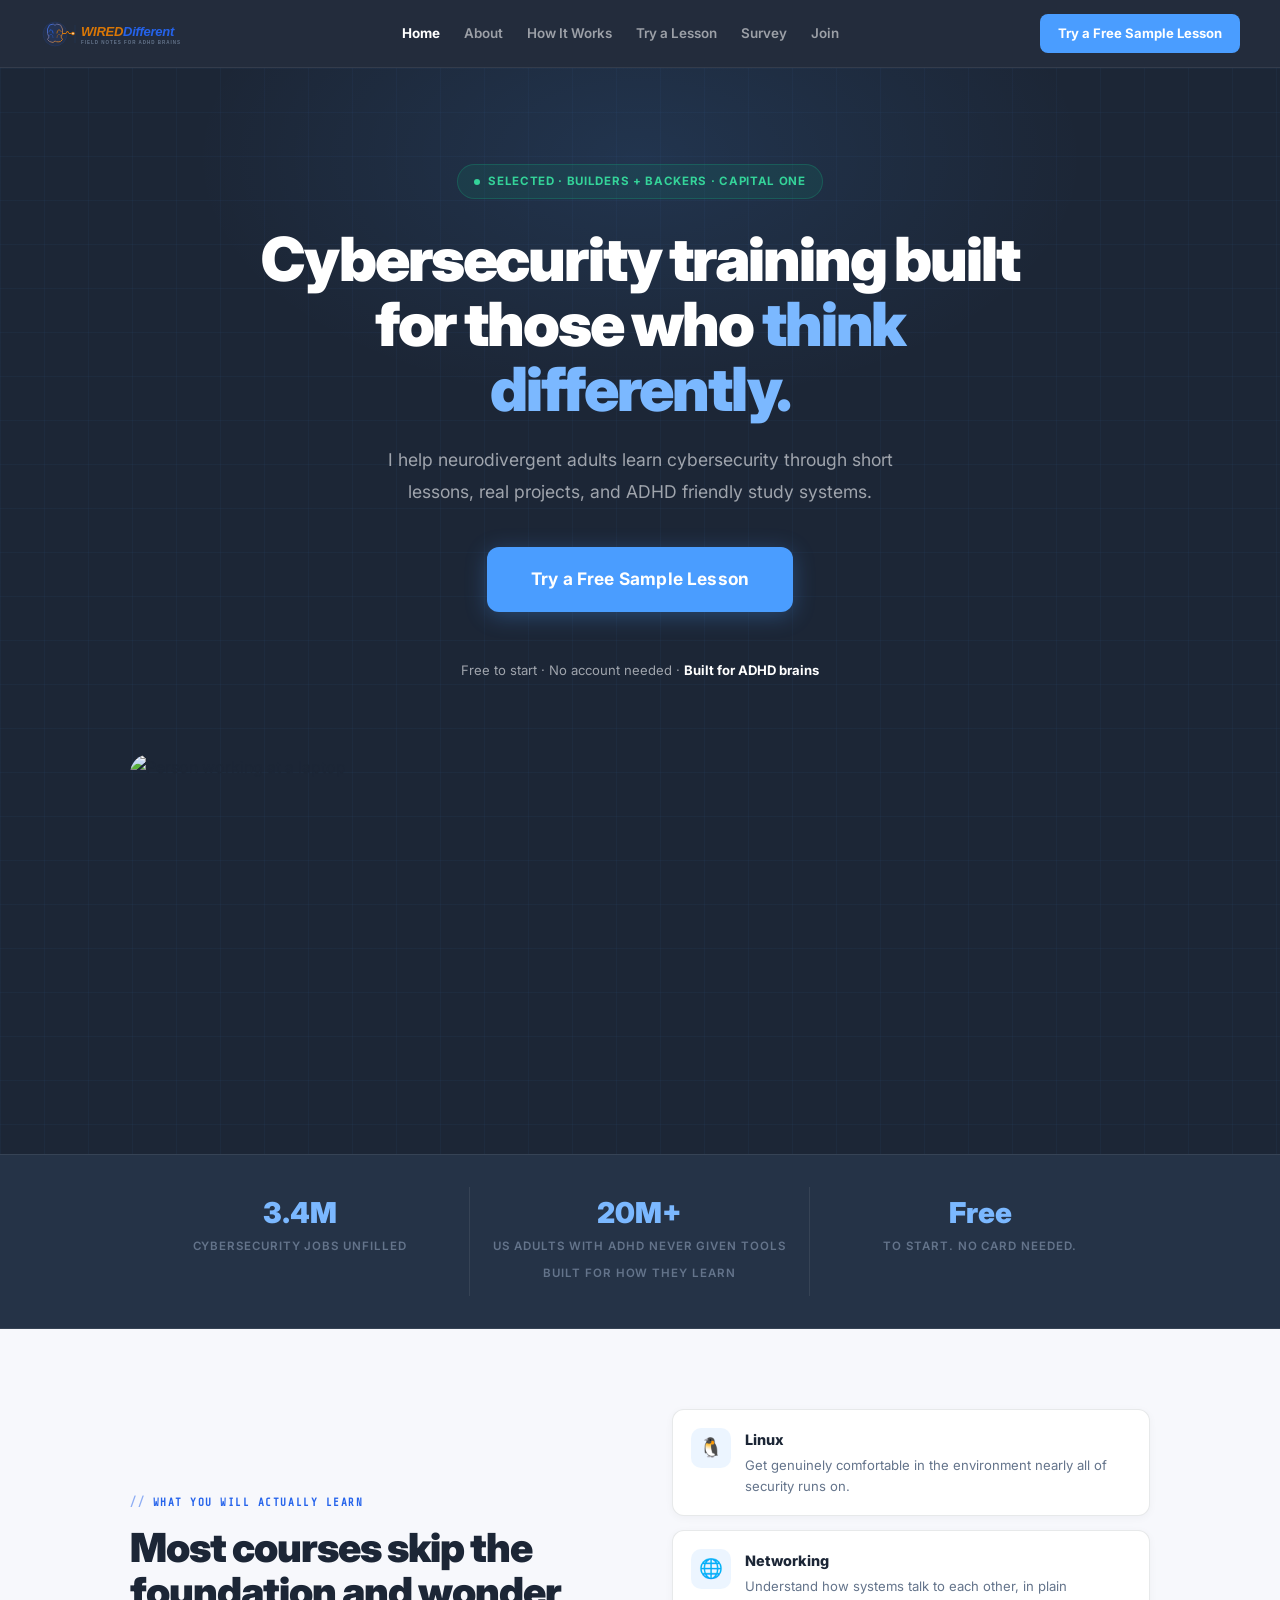
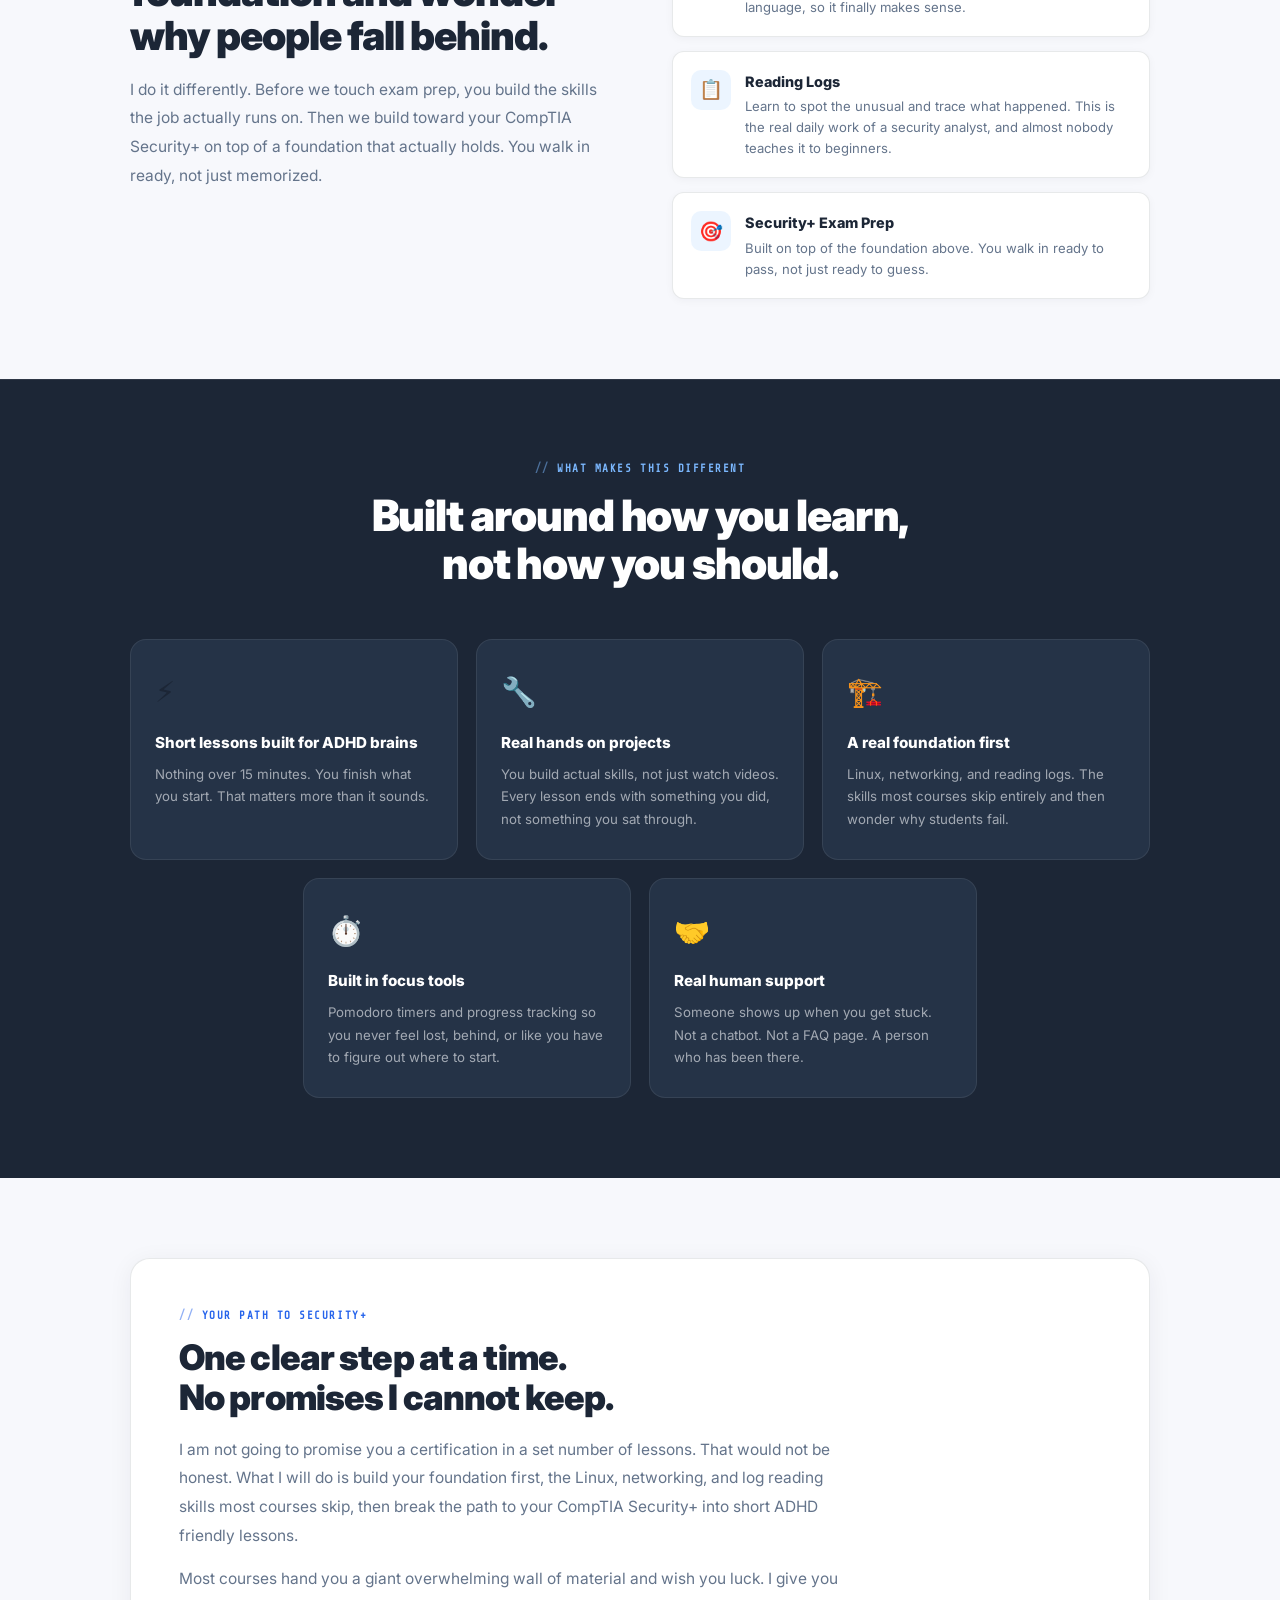
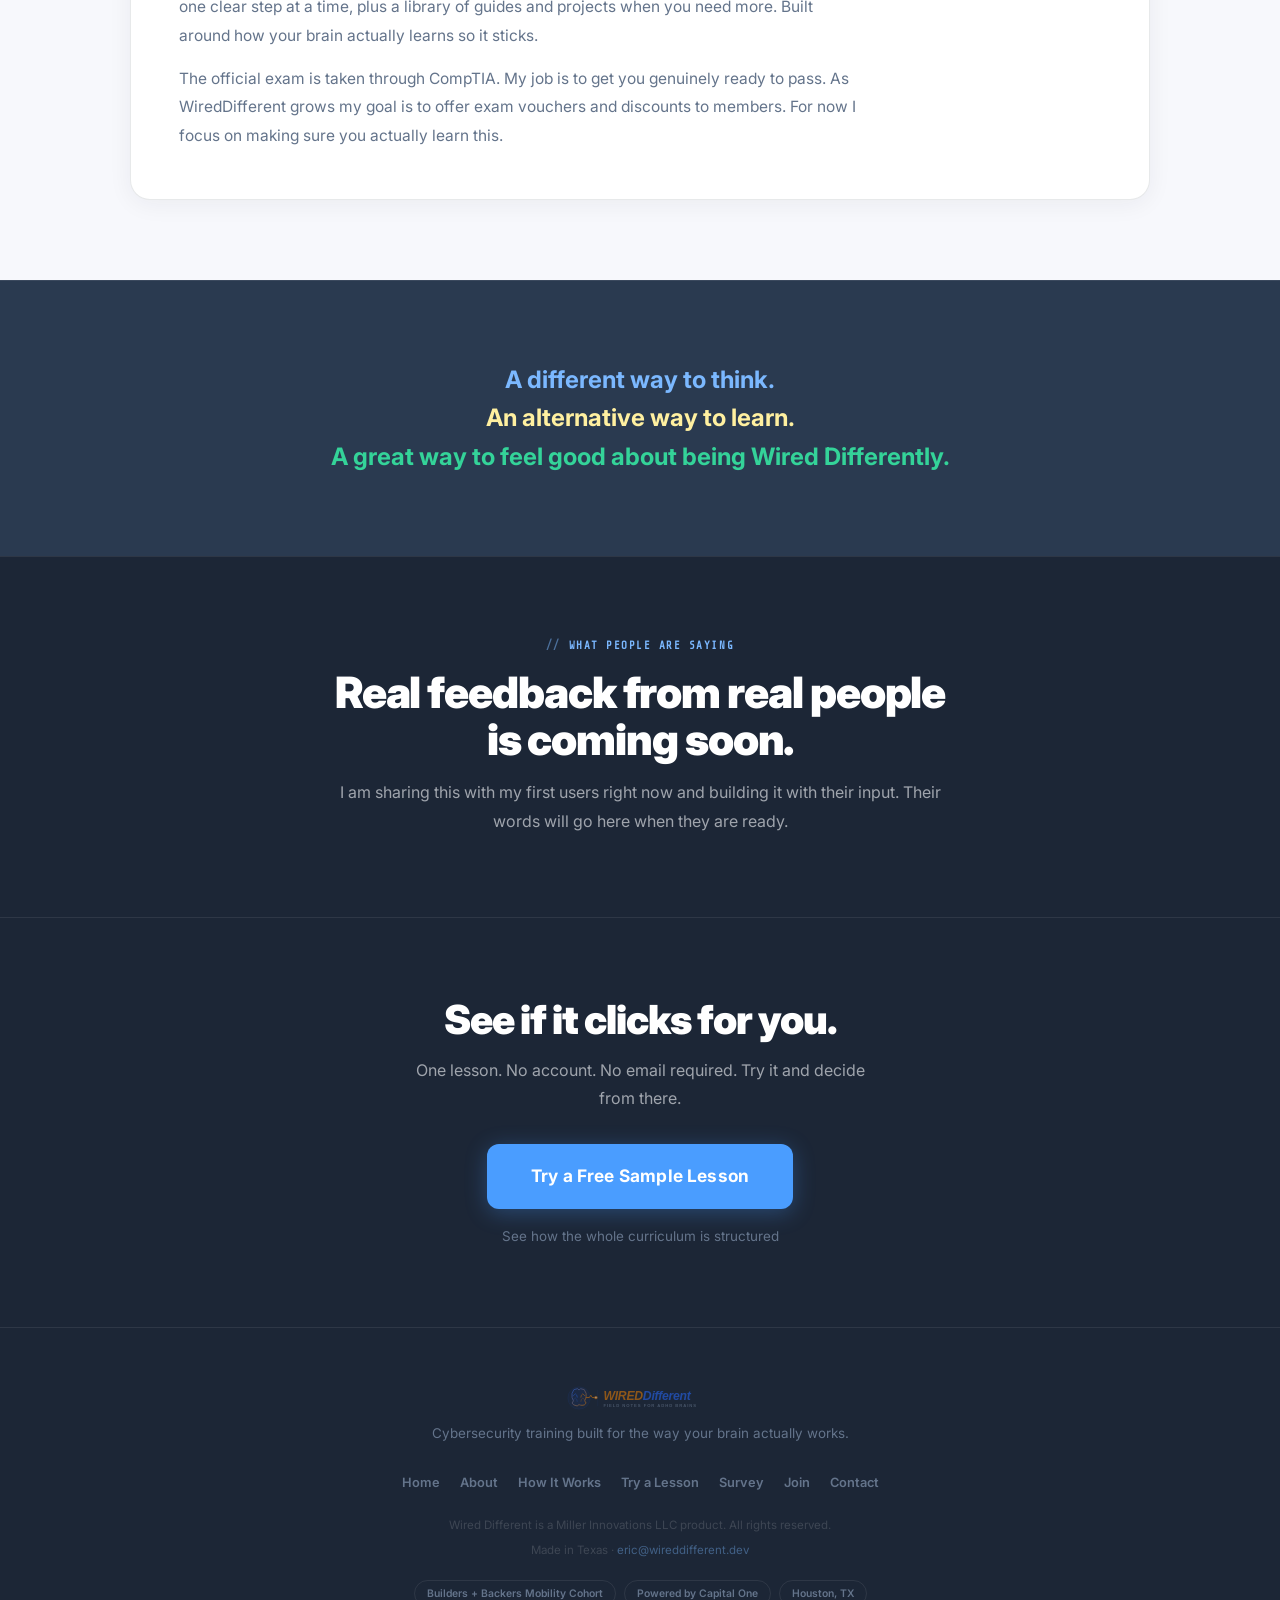
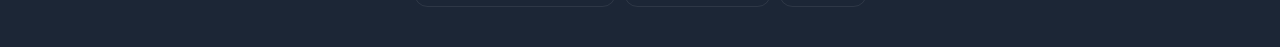
==== commit 902c04a9: "Polish UI to top-tier: typography, animations, button glow, benefits grid - Add font-smoothing, text" ====
--- a/index.html
+++ b/index.html
@@ -179,19 +179,31 @@
     /* ====== BENEFITS ====== */
     .benefits-grid {
       display: grid;
-      grid-template-columns: repeat(3, 1fr);
+      grid-template-columns: repeat(6, 1fr);
       gap: 18px;
     }
-    @media (max-width: 780px) { .benefits-grid { grid-template-columns: 1fr 1fr; } }
+    .benefit-card { grid-column: span 2; }
+    .benefit-card:nth-child(4) { grid-column: 2 / span 2; }
+    .benefit-card:nth-child(5) { grid-column: 4 / span 2; }
+    @media (max-width: 780px) {
+      .benefits-grid { grid-template-columns: repeat(2, 1fr); }
+      .benefit-card,
+      .benefit-card:nth-child(4),
+      .benefit-card:nth-child(5) { grid-column: span 1; }
+    }
     @media (max-width: 480px) { .benefits-grid { grid-template-columns: 1fr; } }
     .benefit-card {
       background: var(--navy-lt);
       border: 1px solid var(--border-dark);
       border-radius: 16px;
       padding: 28px 24px;
-      transition: border-color .25s;
-    }
-    .benefit-card:hover { border-color: rgba(74,157,255,.3); }
+      transition: border-color .25s, transform .25s cubic-bezier(0.22,1,0.36,1), box-shadow .25s;
+    }
+    .benefit-card:hover {
+      border-color: rgba(74,157,255,.3);
+      transform: translateY(-4px);
+      box-shadow: 0 16px 48px rgba(0,0,0,.35);
+    }
     .benefit-ico { font-size: 1.8rem; margin-bottom: 14px; display: block; }
     .benefit-card h3 { font-size: .95rem; font-weight: 800; color: #fff; margin-bottom: 8px; }
     .benefit-card p { font-size: .83rem; color: var(--dim2); line-height: 1.7; }
@@ -310,7 +322,7 @@
         <a href="lesson.html" class="btn-primary lg">Try a Free Sample Lesson</a>
       </div>
       <div class="hero-proof reveal d3">
-        <span class="proof-text">Selected · <strong>Builders + Backers National Mobility Cohort</strong> · Powered by Capital One</span>
+        <span class="proof-text">Free to start · No account needed · <strong>Built for ADHD brains</strong></span>
       </div>
     </div>
   </div>
--- a/style.css
+++ b/style.css
@@ -1,6 +1,7 @@
 @import url('https://fonts.googleapis.com/css2?family=Inter:wght@300;400;500;600;700;800;900&family=Share+Tech+Mono&display=swap');
 
 *, *::before, *::after { box-sizing: border-box; margin: 0; padding: 0; }
+::selection { background: rgba(74,157,255,.22); color: var(--navy); }
 
 :root {
   --cream: #F7F8FC;
@@ -25,12 +26,19 @@
 }
 
 html { scroll-behavior: smooth; }
+::-webkit-scrollbar { width: 5px; }
+::-webkit-scrollbar-track { background: var(--navy); }
+::-webkit-scrollbar-thumb { background: var(--navy-card); border-radius: 3px; }
+::-webkit-scrollbar-thumb:hover { background: var(--blue-deep); }
 body {
   font-family: 'Inter', system-ui, sans-serif;
   background: var(--cream);
   color: var(--navy);
   line-height: 1.65;
   overflow-x: hidden;
+  -webkit-font-smoothing: antialiased;
+  -moz-osx-font-smoothing: grayscale;
+  text-rendering: optimizeLegibility;
 }
 
 /* LAYOUT */
@@ -38,7 +46,7 @@
 @media (max-width: 600px) { .wrap { padding: 0 20px; } }
 
 /* REVEAL */
-.reveal { opacity: 0; transform: translateY(20px); transition: opacity .6s ease, transform .6s ease; }
+.reveal { opacity: 0; transform: translateY(24px); transition: opacity .7s cubic-bezier(0.22,1,0.36,1), transform .7s cubic-bezier(0.22,1,0.36,1); }
 .reveal.on { opacity: 1; transform: none; }
 .d1 { transition-delay: .1s; }
 .d2 { transition-delay: .2s; }
@@ -92,7 +100,7 @@
   white-space: nowrap;
 }
 .nav-link:hover { color: #fff; background: rgba(255,255,255,.06); }
-.nav-link.current { color: #fff; }
+.nav-link.current { color: #fff; font-weight: 700; }
 
 .nav-cta {
   background: var(--blue);
@@ -159,18 +167,21 @@
   border-radius: 10px;
   font-weight: 700;
   font-size: 1rem;
-  text-decoration: none;
-  transition: all .2s;
+  letter-spacing: .01em;
+  text-decoration: none;
+  transition: all .22s cubic-bezier(0.22,1,0.36,1);
   border: none;
   cursor: pointer;
   font-family: 'Inter', sans-serif;
+  box-shadow: 0 2px 14px rgba(74,157,255,.25);
 }
 .btn-primary:hover {
   background: var(--blue-deep);
-  transform: translateY(-2px);
-  box-shadow: 0 8px 28px rgba(74,157,255,.35);
-}
-.btn-primary.lg { padding: 18px 40px; font-size: 1.05rem; border-radius: 12px; }
+  transform: translateY(-3px);
+  box-shadow: 0 12px 36px rgba(74,157,255,.45);
+}
+.btn-primary:active { transform: translateY(-1px); }
+.btn-primary.lg { padding: 18px 44px; font-size: 1.08rem; border-radius: 12px; box-shadow: 0 4px 22px rgba(74,157,255,.3); }
 
 .btn-ghost {
   display: inline-flex;
@@ -205,6 +216,7 @@
   color: var(--blue-deep);
   margin-bottom: 14px;
 }
+.section-label::before { content: '// '; opacity: .5; }
 .section-label.light { color: var(--blue-lt); }
 
 /* ===================== PAGE HERO ===================== */
